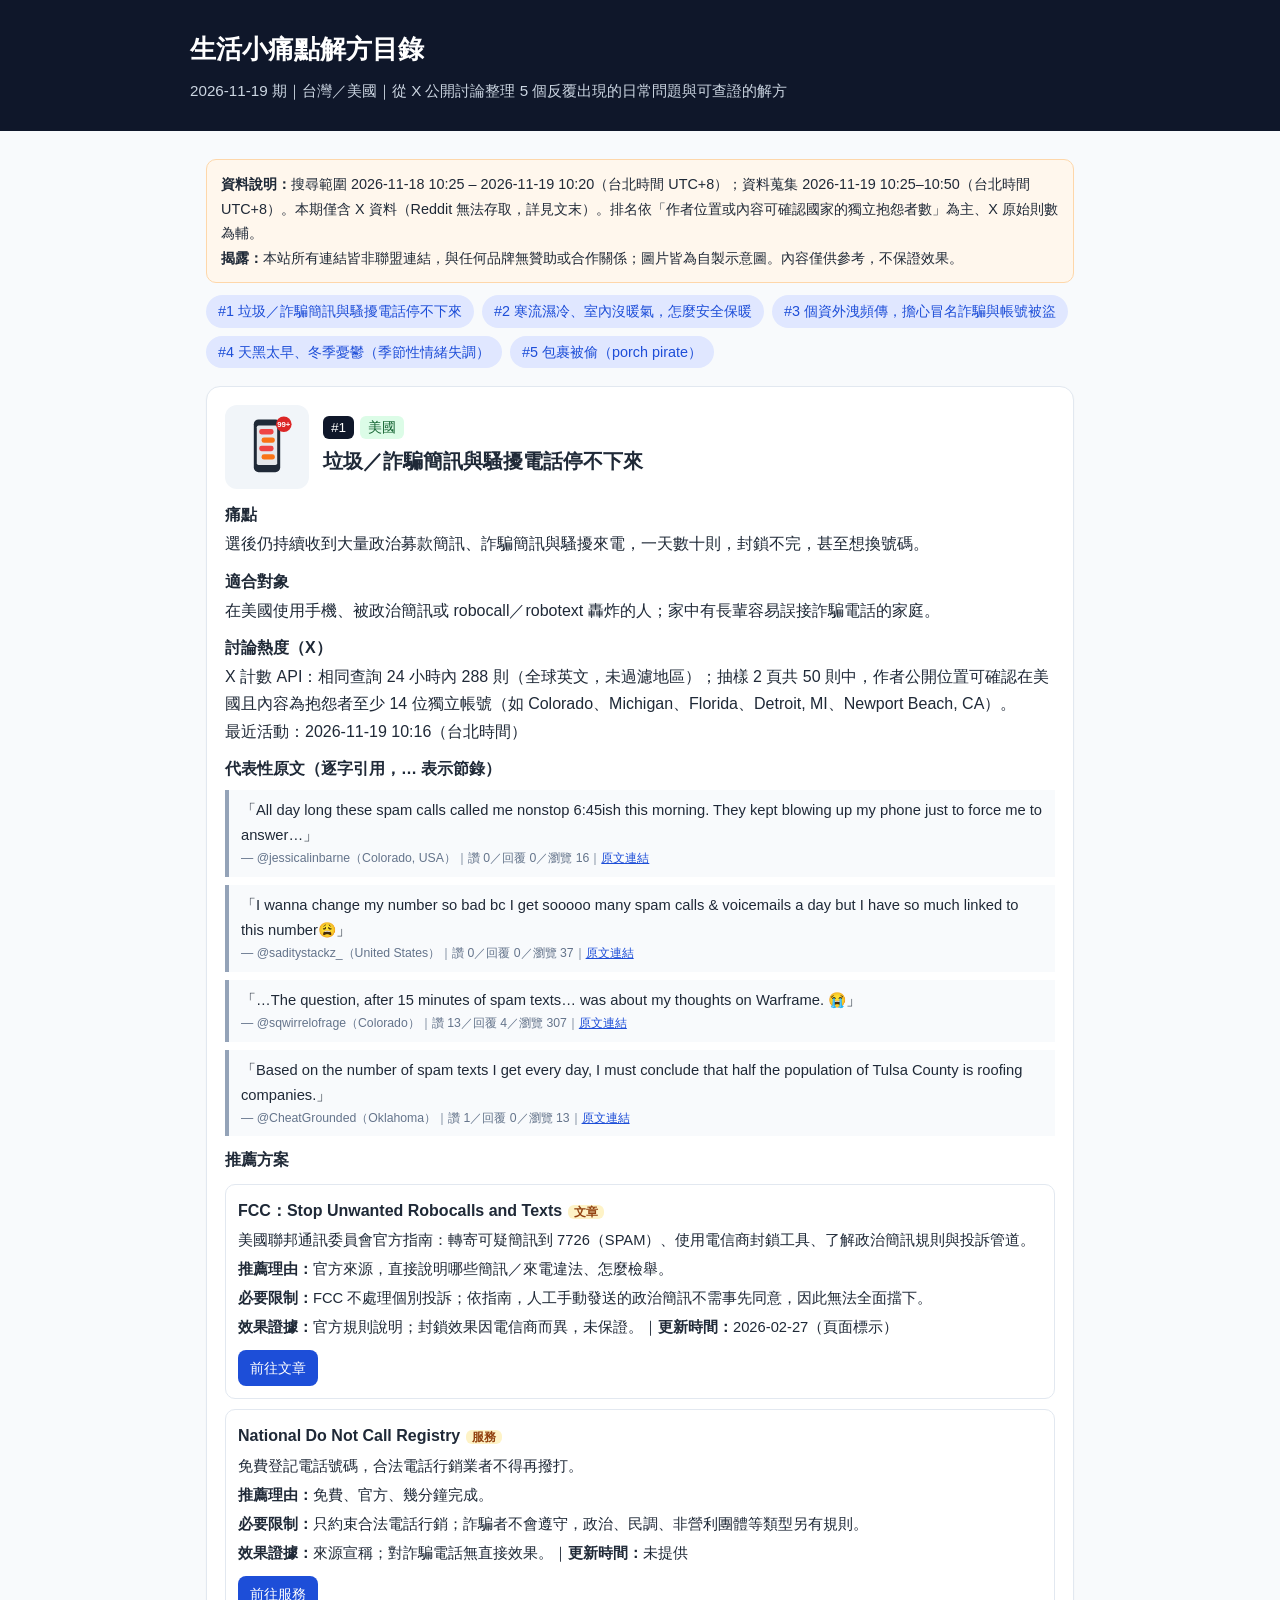
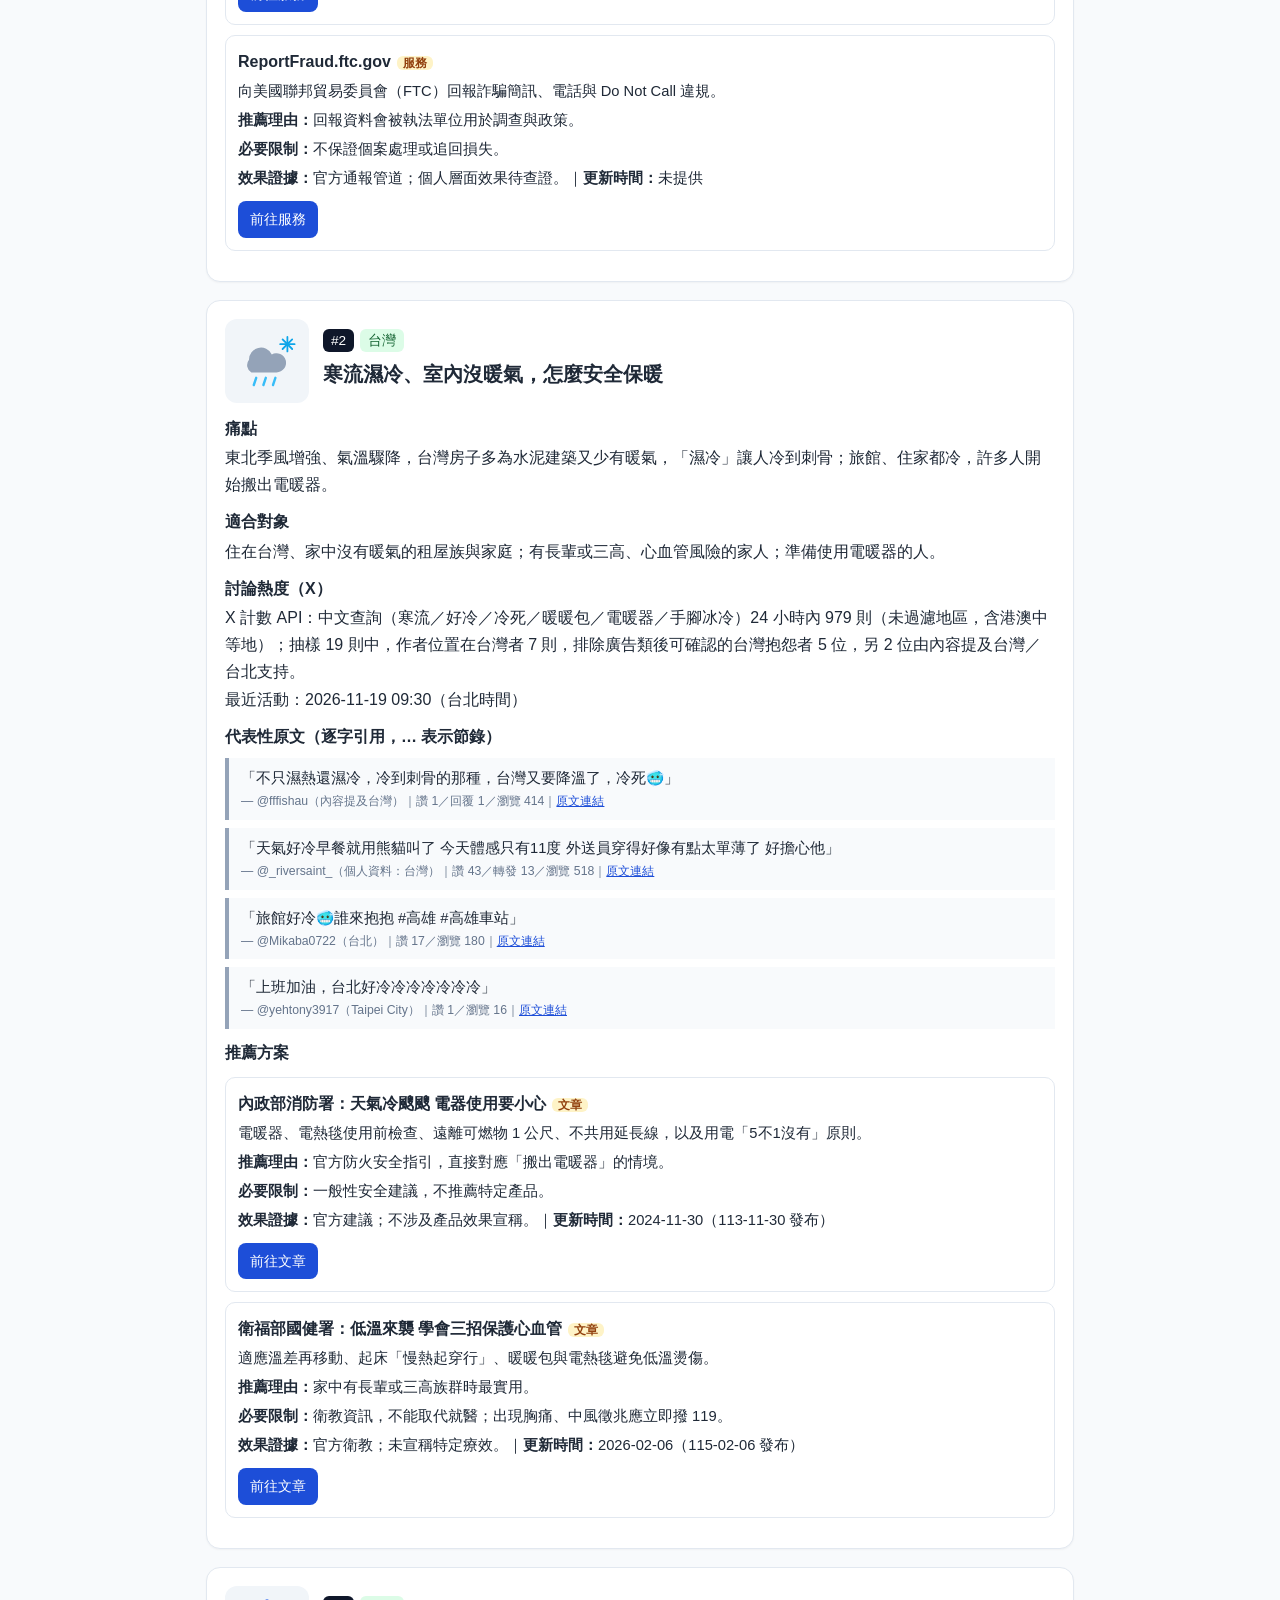
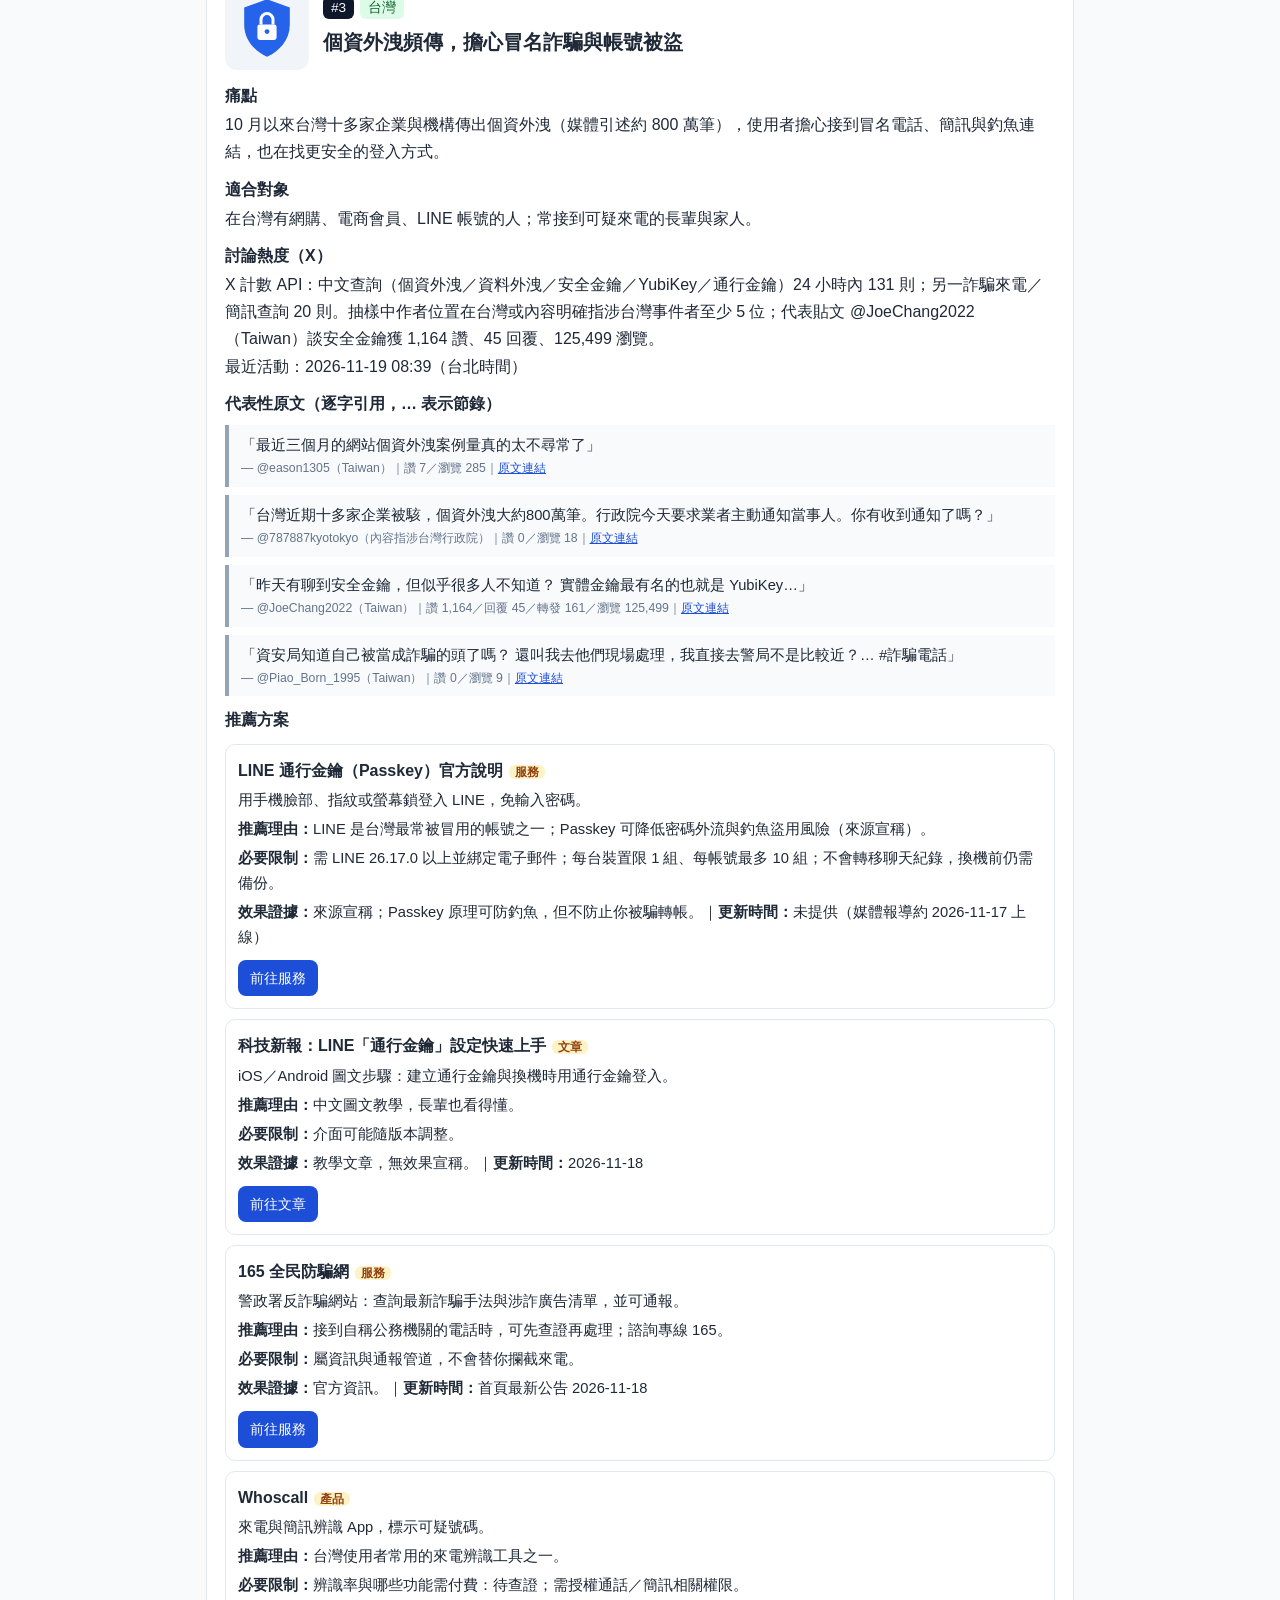
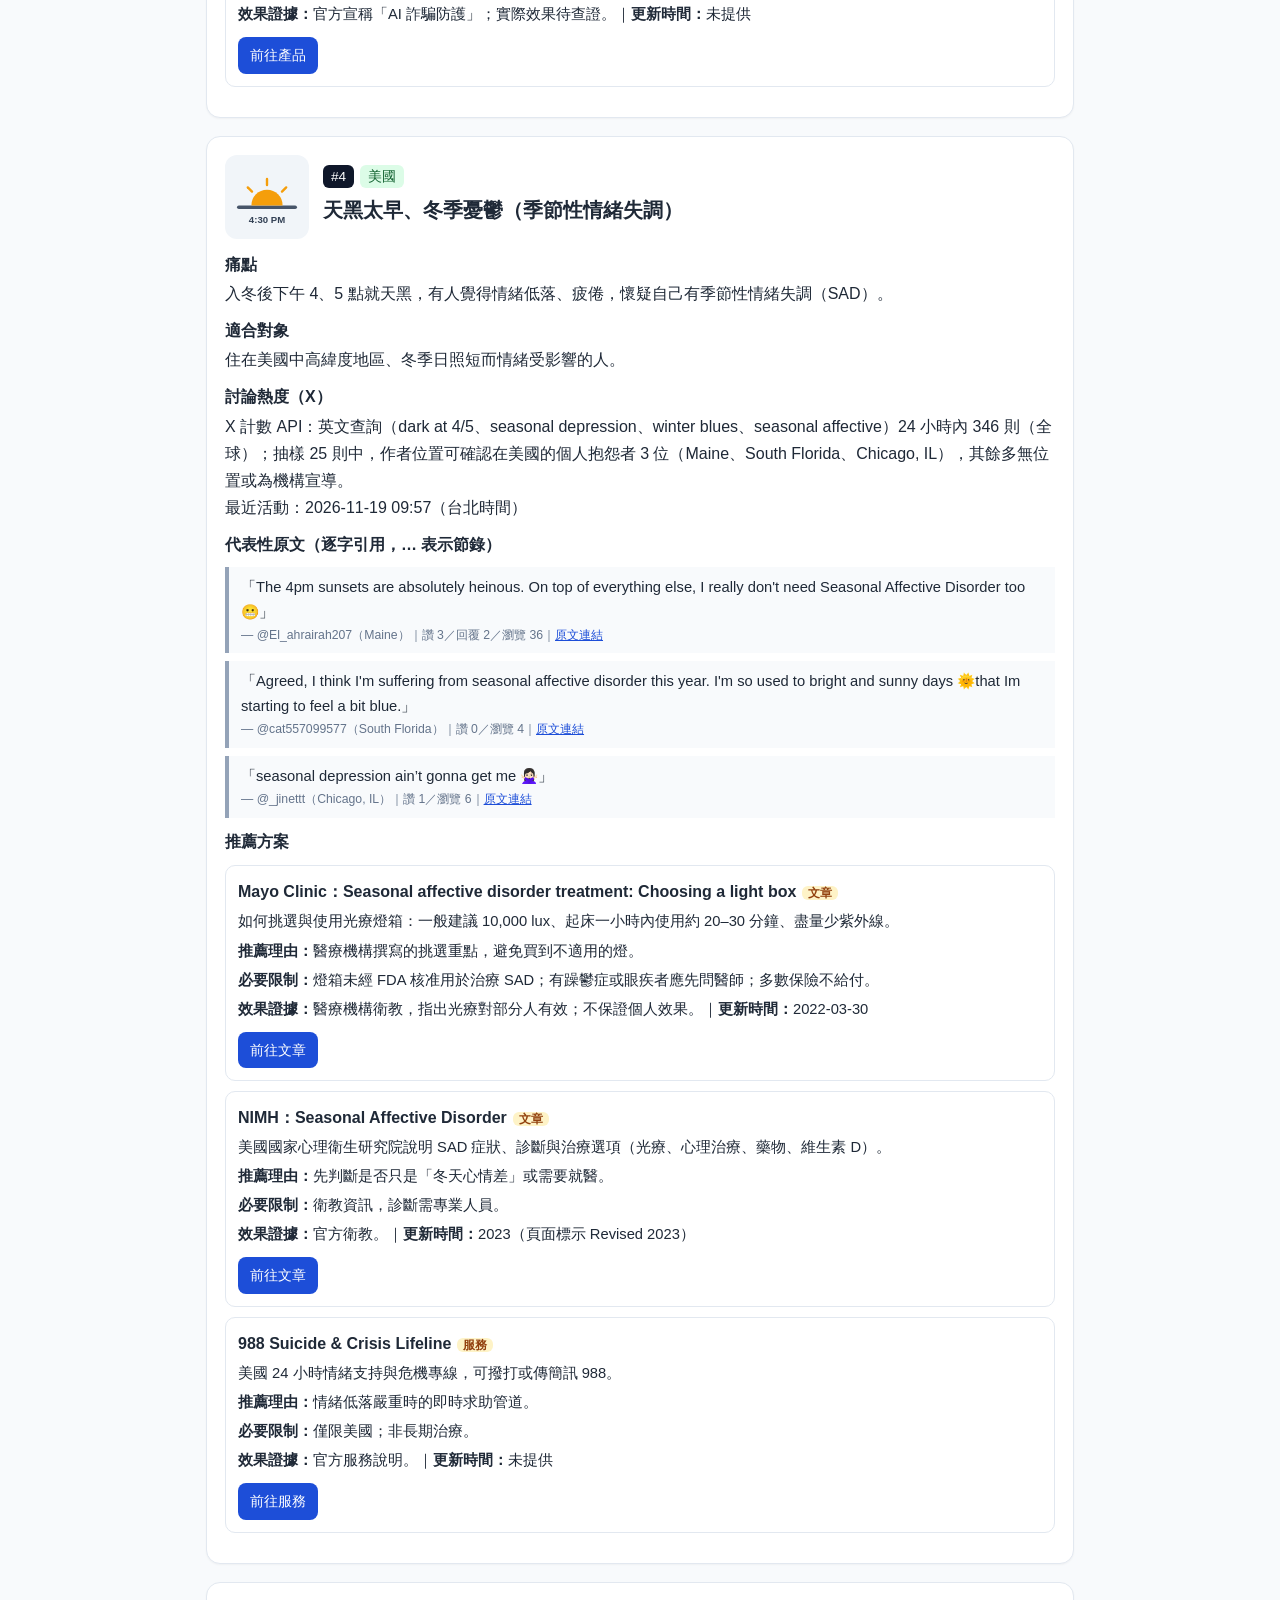
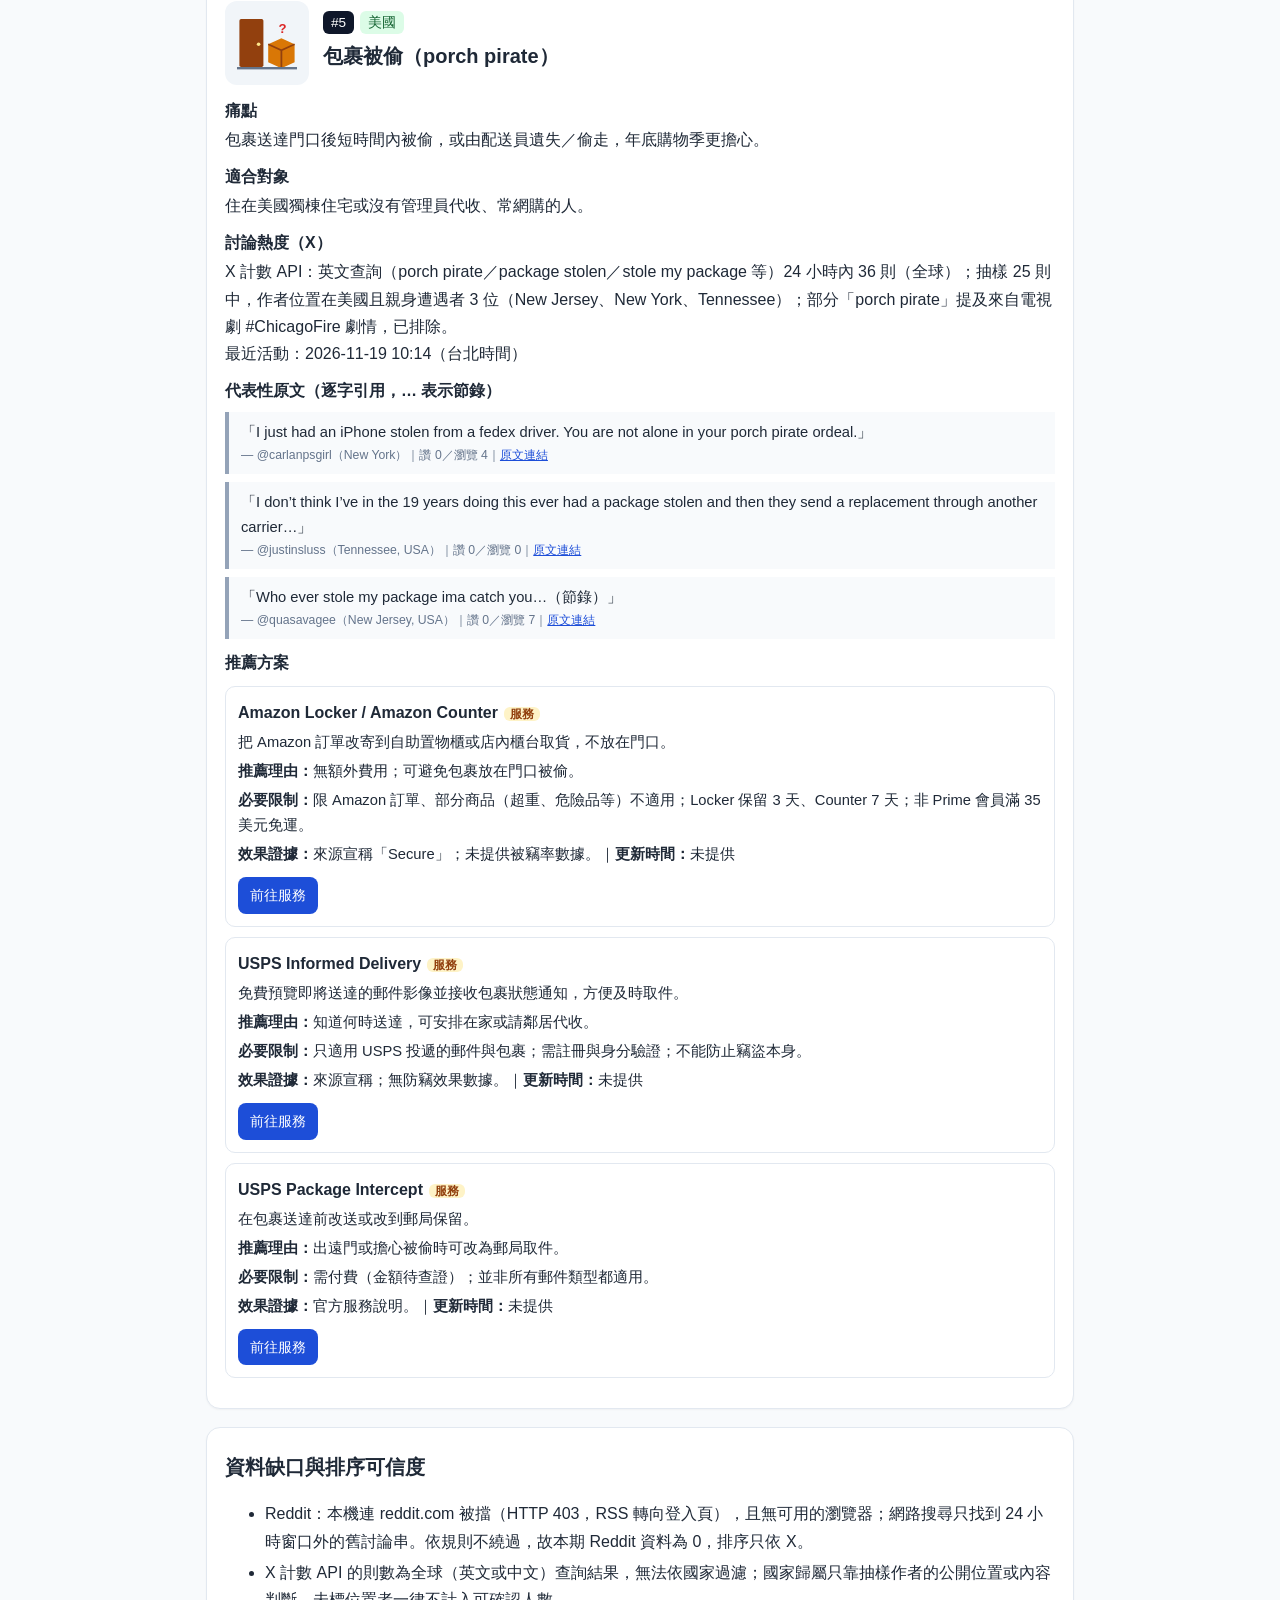
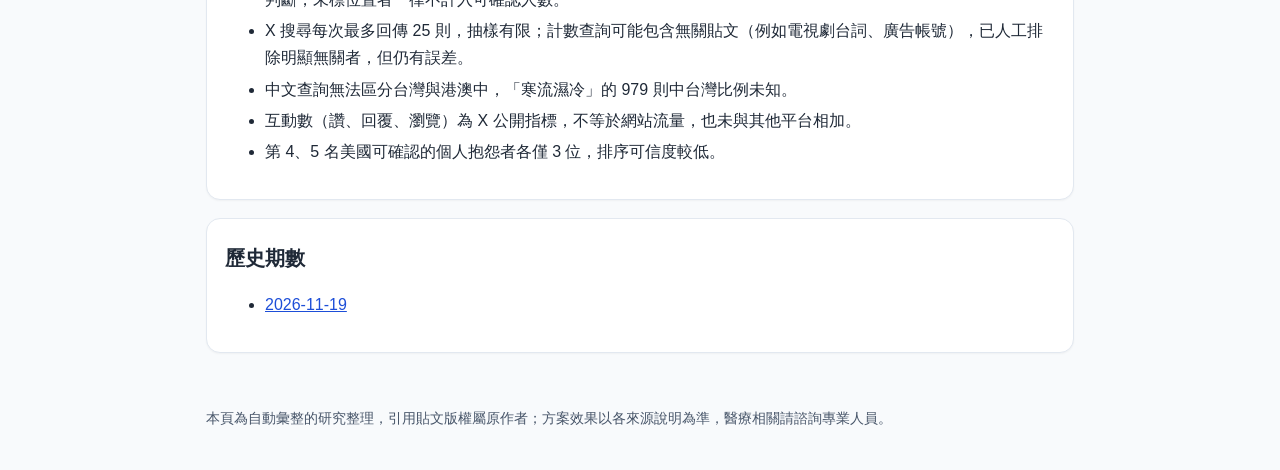
==== index.html @ 542825aa "Issue 2026-11-19" ====
<!doctype html><html lang="zh-Hant-TW"><head><meta charset="utf-8"><meta name="viewport" content="width=device-width,initial-scale=1"><title>生活小痛點解方目錄｜2026-11-19</title><meta name="description" content="從 X 討論整理台灣、美國使用者反覆抱怨的生活問題與可查證的解決方案。"><link rel="stylesheet" href="assets/style.css"></head><body>
<header><div class="w"><h1>生活小痛點解方目錄</h1><p>2026-11-19 期｜台灣／美國｜從 X 公開討論整理 5 個反覆出現的日常問題與可查證的解方</p></div></header><main>
<div class="note"><b>資料說明：</b>搜尋範圍 2026-11-18 10:25 – 2026-11-19 10:20（台北時間 UTC+8）；資料蒐集 2026-11-19 10:25–10:50（台北時間 UTC+8）。本期僅含 X 資料（Reddit 無法存取，詳見文末）。排名依「作者位置或內容可確認國家的獨立抱怨者數」為主、X 原始則數為輔。<br><b>揭露：</b>本站所有連結皆非聯盟連結，與任何品牌無贊助或合作關係；圖片皆為自製示意圖。內容僅供參考，不保證效果。</div>
<nav class="toc"><a href="#spam">#1 垃圾／詐騙簡訊與騷擾電話停不下來</a><a href="#cold">#2 寒流濕冷、室內沒暖氣，怎麼安全保暖</a><a href="#privacy">#3 個資外洩頻傳，擔心冒名詐騙與帳號被盜</a><a href="#sad">#4 天黑太早、冬季憂鬱（季節性情緒失調）</a><a href="#package">#5 包裹被偷（porch pirate）</a></nav>
<section class="card" id="spam"><div class="head"><svg viewBox="0 0 120 120" role="img" aria-label="手機收到大量簡訊示意圖"><rect x="38" y="14" width="44" height="88" rx="8" fill="#1f2937"/><rect x="43" y="24" width="34" height="66" rx="3" fill="#e5e7eb"/><rect x="47" y="30" width="24" height="9" rx="4" fill="#ef4444"/><rect x="51" y="44" width="22" height="9" rx="4" fill="#f97316"/><rect x="47" y="58" width="24" height="9" rx="4" fill="#ef4444"/><rect x="51" y="72" width="22" height="9" rx="4" fill="#f97316"/><circle cx="88" cy="22" r="13" fill="#dc2626"/><text x="88" y="27" font-size="13" text-anchor="middle" fill="#fff" font-family="sans-serif" font-weight="700">99+</text></svg><div><span class="rank">#1</span><span class="tag">美國</span><h2>垃圾／詐騙簡訊與騷擾電話停不下來</h2></div></div><dl>
<dt>痛點</dt><dd>選後仍持續收到大量政治募款簡訊、詐騙簡訊與騷擾來電，一天數十則，封鎖不完，甚至想換號碼。</dd><dt>適合對象</dt><dd>在美國使用手機、被政治簡訊或 robocall／robotext 轟炸的人；家中有長輩容易誤接詐騙電話的家庭。</dd><dt>討論熱度（X）</dt><dd>X 計數 API：相同查詢 24 小時內 288 則（全球英文，未過濾地區）；抽樣 2 頁共 50 則中，作者公開位置可確認在美國且內容為抱怨者至少 14 位獨立帳號（如 Colorado、Michigan、Florida、Detroit, MI、Newport Beach, CA）。<br>最近活動：2026-11-19 10:16（台北時間）</dd><dt>代表性原文（逐字引用，… 表示節錄）</dt><dd>
<blockquote>「All day long these spam calls called me nonstop 6:45ish this morning. They kept blowing up my phone just to force me to answer…」<small>— @jessicalinbarne（Colorado, USA）｜讚 0／回覆 0／瀏覽 16｜<a href="https://x.com/jessicalinbarne/status/2123214141590749269" target="_blank" rel="noopener">原文連結</a></small></blockquote>
<blockquote>「I wanna change my number so bad bc I get sooooo many spam calls &amp; voicemails a day but I have so much linked to this number😩」<small>— @saditystackz_（United States）｜讚 0／回覆 0／瀏覽 37｜<a href="https://x.com/saditystackz_/status/2123210190380253307" target="_blank" rel="noopener">原文連結</a></small></blockquote>
<blockquote>「…The question, after 15 minutes of spam texts… was about my thoughts on Warframe. 😭」<small>— @sqwirrelofrage（Colorado）｜讚 13／回覆 4／瀏覽 307｜<a href="https://x.com/sqwirrelofrage/status/2123141064047632665" target="_blank" rel="noopener">原文連結</a></small></blockquote>
<blockquote>「Based on the number of spam texts I get every day, I must conclude that half the population of Tulsa County is roofing companies.」<small>— @CheatGrounded（Oklahoma）｜讚 1／回覆 0／瀏覽 13｜<a href="https://x.com/CheatGrounded/status/2123092868168335576" target="_blank" rel="noopener">原文連結</a></small></blockquote>
</dd><dt>推薦方案</dt><dd>
<div class="sol"><h4>FCC：Stop Unwanted Robocalls and Texts<span class="cat">文章</span></h4><p>美國聯邦通訊委員會官方指南：轉寄可疑簡訊到 7726（SPAM）、使用電信商封鎖工具、了解政治簡訊規則與投訴管道。</p><p><b>推薦理由：</b>官方來源，直接說明哪些簡訊／來電違法、怎麼檢舉。</p><p><b>必要限制：</b>FCC 不處理個別投訴；依指南，人工手動發送的政治簡訊不需事先同意，因此無法全面擋下。</p><p><b>效果證據：</b>官方規則說明；封鎖效果因電信商而異，未保證。｜<b>更新時間：</b>2026-02-27（頁面標示）</p><a class="btn" href="https://www.fcc.gov/consumers/guides/stop-unwanted-robocalls-and-texts" target="_blank" rel="noopener">前往文章</a></div>
<div class="sol"><h4>National Do Not Call Registry<span class="cat">服務</span></h4><p>免費登記電話號碼，合法電話行銷業者不得再撥打。</p><p><b>推薦理由：</b>免費、官方、幾分鐘完成。</p><p><b>必要限制：</b>只約束合法電話行銷；詐騙者不會遵守，政治、民調、非營利團體等類型另有規則。</p><p><b>效果證據：</b>來源宣稱；對詐騙電話無直接效果。｜<b>更新時間：</b>未提供</p><a class="btn" href="https://www.donotcall.gov/" target="_blank" rel="noopener">前往服務</a></div>
<div class="sol"><h4>ReportFraud.ftc.gov<span class="cat">服務</span></h4><p>向美國聯邦貿易委員會（FTC）回報詐騙簡訊、電話與 Do Not Call 違規。</p><p><b>推薦理由：</b>回報資料會被執法單位用於調查與政策。</p><p><b>必要限制：</b>不保證個案處理或追回損失。</p><p><b>效果證據：</b>官方通報管道；個人層面效果待查證。｜<b>更新時間：</b>未提供</p><a class="btn" href="https://reportfraud.ftc.gov/" target="_blank" rel="noopener">前往服務</a></div>
</dd></dl></section>
<section class="card" id="cold"><div class="head"><svg viewBox="0 0 120 120" role="img" aria-label="濕冷天氣示意圖"><path d="M30 58a20 20 0 0 1 38-9 16 16 0 1 1 8 30H34a14 14 0 0 1-4-21z" fill="#94a3b8"/><g stroke="#38bdf8" stroke-width="4" stroke-linecap="round"><line x1="42" y1="88" x2="38" y2="100"/><line x1="58" y1="88" x2="54" y2="100"/><line x1="74" y1="88" x2="70" y2="100"/></g><g stroke="#0ea5e9" stroke-width="3" stroke-linecap="round"><line x1="94" y1="20" x2="94" y2="44"/><line x1="82" y1="32" x2="106" y2="32"/><line x1="86" y1="24" x2="102" y2="40"/><line x1="102" y1="24" x2="86" y2="40"/></g></svg><div><span class="rank">#2</span><span class="tag">台灣</span><h2>寒流濕冷、室內沒暖氣，怎麼安全保暖</h2></div></div><dl>
<dt>痛點</dt><dd>東北季風增強、氣溫驟降，台灣房子多為水泥建築又少有暖氣，「濕冷」讓人冷到刺骨；旅館、住家都冷，許多人開始搬出電暖器。</dd><dt>適合對象</dt><dd>住在台灣、家中沒有暖氣的租屋族與家庭；有長輩或三高、心血管風險的家人；準備使用電暖器的人。</dd><dt>討論熱度（X）</dt><dd>X 計數 API：中文查詢（寒流／好冷／冷死／暖暖包／電暖器／手腳冰冷）24 小時內 979 則（未過濾地區，含港澳中等地）；抽樣 19 則中，作者位置在台灣者 7 則，排除廣告類後可確認的台灣抱怨者 5 位，另 2 位由內容提及台灣／台北支持。<br>最近活動：2026-11-19 09:30（台北時間）</dd><dt>代表性原文（逐字引用，… 表示節錄）</dt><dd>
<blockquote>「不只濕熱還濕冷，冷到刺骨的那種，台灣又要降溫了，冷死🥶」<small>— @fffishau（內容提及台灣）｜讚 1／回覆 1／瀏覽 414｜<a href="https://x.com/fffishau/status/2122987041529160060" target="_blank" rel="noopener">原文連結</a></small></blockquote>
<blockquote>「天氣好冷早餐就用熊貓叫了 今天體感只有11度 外送員穿得好像有點太單薄了 好擔心他」<small>— @_riversaint_（個人資料：台灣）｜讚 43／轉發 13／瀏覽 518｜<a href="https://x.com/_riversaint_/status/2123227304361177098" target="_blank" rel="noopener">原文連結</a></small></blockquote>
<blockquote>「旅館好冷🥶誰來抱抱 #高雄 #高雄車站」<small>— @Mikaba0722（台北）｜讚 17／瀏覽 180｜<a href="https://x.com/Mikaba0722/status/2123029471771148718" target="_blank" rel="noopener">原文連結</a></small></blockquote>
<blockquote>「上班加油，台北好冷冷冷冷冷冷冷」<small>— @yehtony3917（Taipei City）｜讚 1／瀏覽 16｜<a href="https://x.com/yehtony3917/status/2123225672529346776" target="_blank" rel="noopener">原文連結</a></small></blockquote>
</dd><dt>推薦方案</dt><dd>
<div class="sol"><h4>內政部消防署：天氣冷颼颼 電器使用要小心<span class="cat">文章</span></h4><p>電暖器、電熱毯使用前檢查、遠離可燃物 1 公尺、不共用延長線，以及用電「5不1沒有」原則。</p><p><b>推薦理由：</b>官方防火安全指引，直接對應「搬出電暖器」的情境。</p><p><b>必要限制：</b>一般性安全建議，不推薦特定產品。</p><p><b>效果證據：</b>官方建議；不涉及產品效果宣稱。｜<b>更新時間：</b>2024-11-30（113-11-30 發布）</p><a class="btn" href="https://www.moi.gov.tw/News_Content.aspx?n=2&s=323523" target="_blank" rel="noopener">前往文章</a></div>
<div class="sol"><h4>衛福部國健署：低溫來襲 學會三招保護心血管<span class="cat">文章</span></h4><p>適應溫差再移動、起床「慢熱起穿行」、暖暖包與電熱毯避免低溫燙傷。</p><p><b>推薦理由：</b>家中有長輩或三高族群時最實用。</p><p><b>必要限制：</b>衛教資訊，不能取代就醫；出現胸痛、中風徵兆應立即撥 119。</p><p><b>效果證據：</b>官方衛教；未宣稱特定療效。｜<b>更新時間：</b>2026-02-06（115-02-06 發布）</p><a class="btn" href="https://www.mohw.gov.tw/cp-7396-85368-1.html" target="_blank" rel="noopener">前往文章</a></div>
</dd></dl></section>
<section class="card" id="privacy"><div class="head"><svg viewBox="0 0 120 120" role="img" aria-label="帳號安全示意圖"><path d="M60 12l38 14v28c0 26-17 44-38 54C39 98 22 80 22 54V26z" fill="#2563eb"/><rect x="44" y="54" width="32" height="26" rx="4" fill="#fff"/><path d="M50 54v-8a10 10 0 0 1 20 0v8" fill="none" stroke="#fff" stroke-width="5"/><circle cx="60" cy="66" r="4" fill="#2563eb"/></svg><div><span class="rank">#3</span><span class="tag">台灣</span><h2>個資外洩頻傳，擔心冒名詐騙與帳號被盜</h2></div></div><dl>
<dt>痛點</dt><dd>10 月以來台灣十多家企業與機構傳出個資外洩（媒體引述約 800 萬筆），使用者擔心接到冒名電話、簡訊與釣魚連結，也在找更安全的登入方式。</dd><dt>適合對象</dt><dd>在台灣有網購、電商會員、LINE 帳號的人；常接到可疑來電的長輩與家人。</dd><dt>討論熱度（X）</dt><dd>X 計數 API：中文查詢（個資外洩／資料外洩／安全金鑰／YubiKey／通行金鑰）24 小時內 131 則；另一詐騙來電／簡訊查詢 20 則。抽樣中作者位置在台灣或內容明確指涉台灣事件者至少 5 位；代表貼文 @JoeChang2022（Taiwan）談安全金鑰獲 1,164 讚、45 回覆、125,499 瀏覽。<br>最近活動：2026-11-19 08:39（台北時間）</dd><dt>代表性原文（逐字引用，… 表示節錄）</dt><dd>
<blockquote>「最近三個月的網站個資外洩案例量真的太不尋常了」<small>— @eason1305（Taiwan）｜讚 7／瀏覽 285｜<a href="https://x.com/eason1305/status/2123008826328985823" target="_blank" rel="noopener">原文連結</a></small></blockquote>
<blockquote>「台灣近期十多家企業被駭，個資外洩大約800萬筆。行政院今天要求業者主動通知當事人。你有收到通知了嗎？」<small>— @787887kyotokyo（內容指涉台灣行政院）｜讚 0／瀏覽 18｜<a href="https://x.com/787887kyotokyo/status/2123123494473064543" target="_blank" rel="noopener">原文連結</a></small></blockquote>
<blockquote>「昨天有聊到安全金鑰，但似乎很多人不知道？ 實體金鑰最有名的也就是 YubiKey…」<small>— @JoeChang2022（Taiwan）｜讚 1,164／回覆 45／轉發 161／瀏覽 125,499｜<a href="https://x.com/JoeChang2022/status/2122949650072129883" target="_blank" rel="noopener">原文連結</a></small></blockquote>
<blockquote>「資安局知道自己被當成詐騙的頭了嗎？ 還叫我去他們現場處理，我直接去警局不是比較近？… #詐騙電話」<small>— @Piao_Born_1995（Taiwan）｜讚 0／瀏覽 9｜<a href="https://x.com/Piao_Born_1995/status/2122882151716909269" target="_blank" rel="noopener">原文連結</a></small></blockquote>
</dd><dt>推薦方案</dt><dd>
<div class="sol"><h4>LINE 通行金鑰（Passkey）官方說明<span class="cat">服務</span></h4><p>用手機臉部、指紋或螢幕鎖登入 LINE，免輸入密碼。</p><p><b>推薦理由：</b>LINE 是台灣最常被冒用的帳號之一；Passkey 可降低密碼外流與釣魚盜用風險（來源宣稱）。</p><p><b>必要限制：</b>需 LINE 26.17.0 以上並綁定電子郵件；每台裝置限 1 組、每帳號最多 10 組；不會轉移聊天紀錄，換機前仍需備份。</p><p><b>效果證據：</b>來源宣稱；Passkey 原理可防釣魚，但不防止你被騙轉帳。｜<b>更新時間：</b>未提供（媒體報導約 2026-11-17 上線）</p><a class="btn" href="https://help.line.me/line/smartphone/sp?contentId=200002149&lang=zh-Hant" target="_blank" rel="noopener">前往服務</a></div>
<div class="sol"><h4>科技新報：LINE「通行金鑰」設定快速上手<span class="cat">文章</span></h4><p>iOS／Android 圖文步驟：建立通行金鑰與換機時用通行金鑰登入。</p><p><b>推薦理由：</b>中文圖文教學，長輩也看得懂。</p><p><b>必要限制：</b>介面可能隨版本調整。</p><p><b>效果證據：</b>教學文章，無效果宣稱。｜<b>更新時間：</b>2026-11-18</p><a class="btn" href="https://infosecu.technews.tw/2026/11/18/how-to-register-a-passkey-in-the-line-app/" target="_blank" rel="noopener">前往文章</a></div>
<div class="sol"><h4>165 全民防騙網<span class="cat">服務</span></h4><p>警政署反詐騙網站：查詢最新詐騙手法與涉詐廣告清單，並可通報。</p><p><b>推薦理由：</b>接到自稱公務機關的電話時，可先查證再處理；諮詢專線 165。</p><p><b>必要限制：</b>屬資訊與通報管道，不會替你攔截來電。</p><p><b>效果證據：</b>官方資訊。｜<b>更新時間：</b>首頁最新公告 2026-11-18</p><a class="btn" href="https://165.npa.gov.tw/" target="_blank" rel="noopener">前往服務</a></div>
<div class="sol"><h4>Whoscall<span class="cat">產品</span></h4><p>來電與簡訊辨識 App，標示可疑號碼。</p><p><b>推薦理由：</b>台灣使用者常用的來電辨識工具之一。</p><p><b>必要限制：</b>辨識率與哪些功能需付費：待查證；需授權通話／簡訊相關權限。</p><p><b>效果證據：</b>官方宣稱「AI 詐騙防護」；實際效果待查證。｜<b>更新時間：</b>未提供</p><a class="btn" href="https://whoscall.com/zh-hant" target="_blank" rel="noopener">前往產品</a></div>
</dd></dl></section>
<section class="card" id="sad"><div class="head"><svg viewBox="0 0 120 120" role="img" aria-label="冬季提早日落示意圖"><rect x="10" y="74" width="100" height="6" rx="3" fill="#475569"/><path d="M34 74a26 26 0 0 1 52 0z" fill="#f59e0b"/><g stroke="#f59e0b" stroke-width="4" stroke-linecap="round"><line x1="60" y1="30" x2="60" y2="40"/><line x1="28" y1="44" x2="35" y2="51"/><line x1="92" y1="44" x2="85" y2="51"/></g><text x="60" y="104" font-size="16" text-anchor="middle" fill="#334155" font-family="sans-serif" font-weight="700">4:30 PM</text></svg><div><span class="rank">#4</span><span class="tag">美國</span><h2>天黑太早、冬季憂鬱（季節性情緒失調）</h2></div></div><dl>
<dt>痛點</dt><dd>入冬後下午 4、5 點就天黑，有人覺得情緒低落、疲倦，懷疑自己有季節性情緒失調（SAD）。</dd><dt>適合對象</dt><dd>住在美國中高緯度地區、冬季日照短而情緒受影響的人。</dd><dt>討論熱度（X）</dt><dd>X 計數 API：英文查詢（dark at 4/5、seasonal depression、winter blues、seasonal affective）24 小時內 346 則（全球）；抽樣 25 則中，作者位置可確認在美國的個人抱怨者 3 位（Maine、South Florida、Chicago, IL），其餘多無位置或為機構宣導。<br>最近活動：2026-11-19 09:57（台北時間）</dd><dt>代表性原文（逐字引用，… 表示節錄）</dt><dd>
<blockquote>「The 4pm sunsets are absolutely heinous. On top of everything else, I really don&#x27;t need Seasonal Affective Disorder too 😬」<small>— @El_ahrairah207（Maine）｜讚 3／回覆 2／瀏覽 36｜<a href="https://x.com/El_ahrairah207/status/2123092920446173206" target="_blank" rel="noopener">原文連結</a></small></blockquote>
<blockquote>「Agreed, I think I&#x27;m suffering from seasonal affective disorder this year. I&#x27;m so used to bright and sunny days 🌞that Im starting to feel a bit blue.」<small>— @cat557099577（South Florida）｜讚 0／瀏覽 4｜<a href="https://x.com/cat557099577/status/2123182772403462326" target="_blank" rel="noopener">原文連結</a></small></blockquote>
<blockquote>「seasonal depression ain’t gonna get me 🙅🏻‍♀️」<small>— @_jinettt（Chicago, IL）｜讚 1／瀏覽 6｜<a href="https://x.com/_jinettt/status/2123234280365035751" target="_blank" rel="noopener">原文連結</a></small></blockquote>
</dd><dt>推薦方案</dt><dd>
<div class="sol"><h4>Mayo Clinic：Seasonal affective disorder treatment: Choosing a light box<span class="cat">文章</span></h4><p>如何挑選與使用光療燈箱：一般建議 10,000 lux、起床一小時內使用約 20–30 分鐘、盡量少紫外線。</p><p><b>推薦理由：</b>醫療機構撰寫的挑選重點，避免買到不適用的燈。</p><p><b>必要限制：</b>燈箱未經 FDA 核准用於治療 SAD；有躁鬱症或眼疾者應先問醫師；多數保險不給付。</p><p><b>效果證據：</b>醫療機構衛教，指出光療對部分人有效；不保證個人效果。｜<b>更新時間：</b>2022-03-30</p><a class="btn" href="https://www.mayoclinic.org/diseases-conditions/seasonal-affective-disorder/in-depth/seasonal-affective-disorder-treatment/art-20048298" target="_blank" rel="noopener">前往文章</a></div>
<div class="sol"><h4>NIMH：Seasonal Affective Disorder<span class="cat">文章</span></h4><p>美國國家心理衛生研究院說明 SAD 症狀、診斷與治療選項（光療、心理治療、藥物、維生素 D）。</p><p><b>推薦理由：</b>先判斷是否只是「冬天心情差」或需要就醫。</p><p><b>必要限制：</b>衛教資訊，診斷需專業人員。</p><p><b>效果證據：</b>官方衛教。｜<b>更新時間：</b>2023（頁面標示 Revised 2023）</p><a class="btn" href="https://www.nimh.nih.gov/health/publications/seasonal-affective-disorder" target="_blank" rel="noopener">前往文章</a></div>
<div class="sol"><h4>988 Suicide &amp; Crisis Lifeline<span class="cat">服務</span></h4><p>美國 24 小時情緒支持與危機專線，可撥打或傳簡訊 988。</p><p><b>推薦理由：</b>情緒低落嚴重時的即時求助管道。</p><p><b>必要限制：</b>僅限美國；非長期治療。</p><p><b>效果證據：</b>官方服務說明。｜<b>更新時間：</b>未提供</p><a class="btn" href="https://988lifeline.org/" target="_blank" rel="noopener">前往服務</a></div>
</dd></dl></section>
<section class="card" id="package"><div class="head"><svg viewBox="0 0 120 120" role="img" aria-label="門口包裹示意圖"><rect x="14" y="20" width="40" height="80" rx="3" fill="#92400e"/><circle cx="46" cy="62" r="3" fill="#fde68a"/><path d="M62 62l22-10 22 10v30l-22 10-22-10z" fill="#d97706"/><path d="M62 62l22 10 22-10M84 72v30" fill="none" stroke="#92400e" stroke-width="3"/><text x="86" y="44" font-size="22" text-anchor="middle" fill="#dc2626" font-family="sans-serif" font-weight="700">?</text><rect x="10" y="100" width="100" height="4" fill="#64748b"/></svg><div><span class="rank">#5</span><span class="tag">美國</span><h2>包裹被偷（porch pirate）</h2></div></div><dl>
<dt>痛點</dt><dd>包裹送達門口後短時間內被偷，或由配送員遺失／偷走，年底購物季更擔心。</dd><dt>適合對象</dt><dd>住在美國獨棟住宅或沒有管理員代收、常網購的人。</dd><dt>討論熱度（X）</dt><dd>X 計數 API：英文查詢（porch pirate／package stolen／stole my package 等）24 小時內 36 則（全球）；抽樣 25 則中，作者位置在美國且親身遭遇者 3 位（New Jersey、New York、Tennessee）；部分「porch pirate」提及來自電視劇 #ChicagoFire 劇情，已排除。<br>最近活動：2026-11-19 10:14（台北時間）</dd><dt>代表性原文（逐字引用，… 表示節錄）</dt><dd>
<blockquote>「I just had an iPhone stolen from a fedex driver. You are not alone in your porch pirate ordeal.」<small>— @carlanpsgirl（New York）｜讚 0／瀏覽 4｜<a href="https://x.com/carlanpsgirl/status/2123236913557405898" target="_blank" rel="noopener">原文連結</a></small></blockquote>
<blockquote>「I don’t think I’ve in the 19 years doing this ever had a package stolen and then they send a replacement through another carrier…」<small>— @justinsluss（Tennessee, USA）｜讚 0／瀏覽 0｜<a href="https://x.com/justinsluss/status/2123238490125033931" target="_blank" rel="noopener">原文連結</a></small></blockquote>
<blockquote>「Who ever stole my package ima catch you…（節錄）」<small>— @quasavagee（New Jersey, USA）｜讚 0／瀏覽 7｜<a href="https://x.com/quasavagee/status/2123199547321246158" target="_blank" rel="noopener">原文連結</a></small></blockquote>
</dd><dt>推薦方案</dt><dd>
<div class="sol"><h4>Amazon Locker / Amazon Counter<span class="cat">服務</span></h4><p>把 Amazon 訂單改寄到自助置物櫃或店內櫃台取貨，不放在門口。</p><p><b>推薦理由：</b>無額外費用；可避免包裹放在門口被偷。</p><p><b>必要限制：</b>限 Amazon 訂單、部分商品（超重、危險品等）不適用；Locker 保留 3 天、Counter 7 天；非 Prime 會員滿 35 美元免運。</p><p><b>效果證據：</b>來源宣稱「Secure」；未提供被竊率數據。｜<b>更新時間：</b>未提供</p><a class="btn" href="https://www.amazon.com/b?node=6442600011" target="_blank" rel="noopener">前往服務</a></div>
<div class="sol"><h4>USPS Informed Delivery<span class="cat">服務</span></h4><p>免費預覽即將送達的郵件影像並接收包裹狀態通知，方便及時取件。</p><p><b>推薦理由：</b>知道何時送達，可安排在家或請鄰居代收。</p><p><b>必要限制：</b>只適用 USPS 投遞的郵件與包裹；需註冊與身分驗證；不能防止竊盜本身。</p><p><b>效果證據：</b>來源宣稱；無防竊效果數據。｜<b>更新時間：</b>未提供</p><a class="btn" href="https://www.usps.com/manage/informed-delivery.htm" target="_blank" rel="noopener">前往服務</a></div>
<div class="sol"><h4>USPS Package Intercept<span class="cat">服務</span></h4><p>在包裹送達前改送或改到郵局保留。</p><p><b>推薦理由：</b>出遠門或擔心被偷時可改為郵局取件。</p><p><b>必要限制：</b>需付費（金額待查證）；並非所有郵件類型都適用。</p><p><b>效果證據：</b>官方服務說明。｜<b>更新時間：</b>未提供</p><a class="btn" href="https://www.usps.com/manage/package-intercept.htm" target="_blank" rel="noopener">前往服務</a></div>
</dd></dl></section>
<section class="card"><h2>資料缺口與排序可信度</h2><ul class="gaps"><li>Reddit：本機連 reddit.com 被擋（HTTP 403，RSS 轉向登入頁），且無可用的瀏覽器；網路搜尋只找到 24 小時窗口外的舊討論串。依規則不繞過，故本期 Reddit 資料為 0，排序只依 X。</li><li>X 計數 API 的則數為全球（英文或中文）查詢結果，無法依國家過濾；國家歸屬只靠抽樣作者的公開位置或內容判斷，未標位置者一律不計入可確認人數。</li><li>X 搜尋每次最多回傳 25 則，抽樣有限；計數查詢可能包含無關貼文（例如電視劇台詞、廣告帳號），已人工排除明顯無關者，但仍有誤差。</li><li>中文查詢無法區分台灣與港澳中，「寒流濕冷」的 979 則中台灣比例未知。</li><li>互動數（讚、回覆、瀏覽）為 X 公開指標，不等於網站流量，也未與其他平台相加。</li><li>第 4、5 名美國可確認的個人抱怨者各僅 3 位，排序可信度較低。</li></ul></section>
<section class="card"><h2>歷史期數</h2><ul><li><a href="issues/2026-11-19.html">2026-11-19</a></li></ul></section>
</main><footer>本頁為自動彙整的研究整理，引用貼文版權屬原作者；方案效果以各來源說明為準，醫療相關請諮詢專業人員。</footer></body></html>
---- assets/style.css ----
*{box-sizing:border-box}body{margin:0;font-family:-apple-system,"Noto Sans TC","PingFang TC","Microsoft JhengHei",sans-serif;color:#1f2937;background:#f8fafc;line-height:1.7}
a{color:#1d4ed8;word-break:break-word}header{background:#0f172a;color:#fff;padding:28px 16px}header .w,main,footer{max-width:900px;margin:0 auto}
header h1{margin:0 0 6px;font-size:1.6rem}header p{margin:0;color:#cbd5e1;font-size:.95rem}main{padding:16px}
.note{background:#fff7ed;border:1px solid #fed7aa;border-radius:10px;padding:12px 14px;font-size:.9rem;margin:12px 0}
.toc{display:flex;flex-wrap:wrap;gap:8px;margin:12px 0}.toc a{background:#e0e7ff;border-radius:999px;padding:4px 12px;text-decoration:none;font-size:.9rem}
.card{background:#fff;border:1px solid #e2e8f0;border-radius:14px;padding:18px;margin:18px 0;box-shadow:0 1px 2px rgba(0,0,0,.04)}
.head{display:flex;gap:14px;align-items:center}.head svg{width:84px;height:84px;flex:none;background:#f1f5f9;border-radius:12px;padding:6px}
.rank{display:inline-block;background:#0f172a;color:#fff;border-radius:6px;padding:0 8px;font-size:.85rem;margin-right:6px}.tag{display:inline-block;background:#dcfce7;color:#166534;border-radius:6px;padding:0 8px;font-size:.85rem}
.card h2{margin:4px 0;font-size:1.25rem}dl{margin:12px 0}dt{font-weight:700;margin-top:10px}dd{margin:2px 0 0}
blockquote{margin:8px 0;padding:8px 12px;border-left:4px solid #94a3b8;background:#f8fafc;font-size:.92rem}blockquote small{display:block;color:#64748b}
.sol{border:1px solid #e2e8f0;border-radius:10px;padding:12px;margin:10px 0}.sol h4{margin:0 0 4px;font-size:1rem}.cat{font-size:.78rem;background:#fef3c7;color:#92400e;border-radius:6px;padding:0 6px;margin-left:6px}
.sol p{margin:4px 0;font-size:.92rem}.btn{display:inline-block;margin-top:6px;background:#1d4ed8;color:#fff;text-decoration:none;border-radius:8px;padding:6px 12px;font-size:.9rem}
footer{padding:20px 16px 40px;font-size:.85rem;color:#475569}ul.gaps li{margin:4px 0}
@media(max-width:560px){header h1{font-size:1.3rem}.head svg{width:64px;height:64px}.card{padding:14px}}
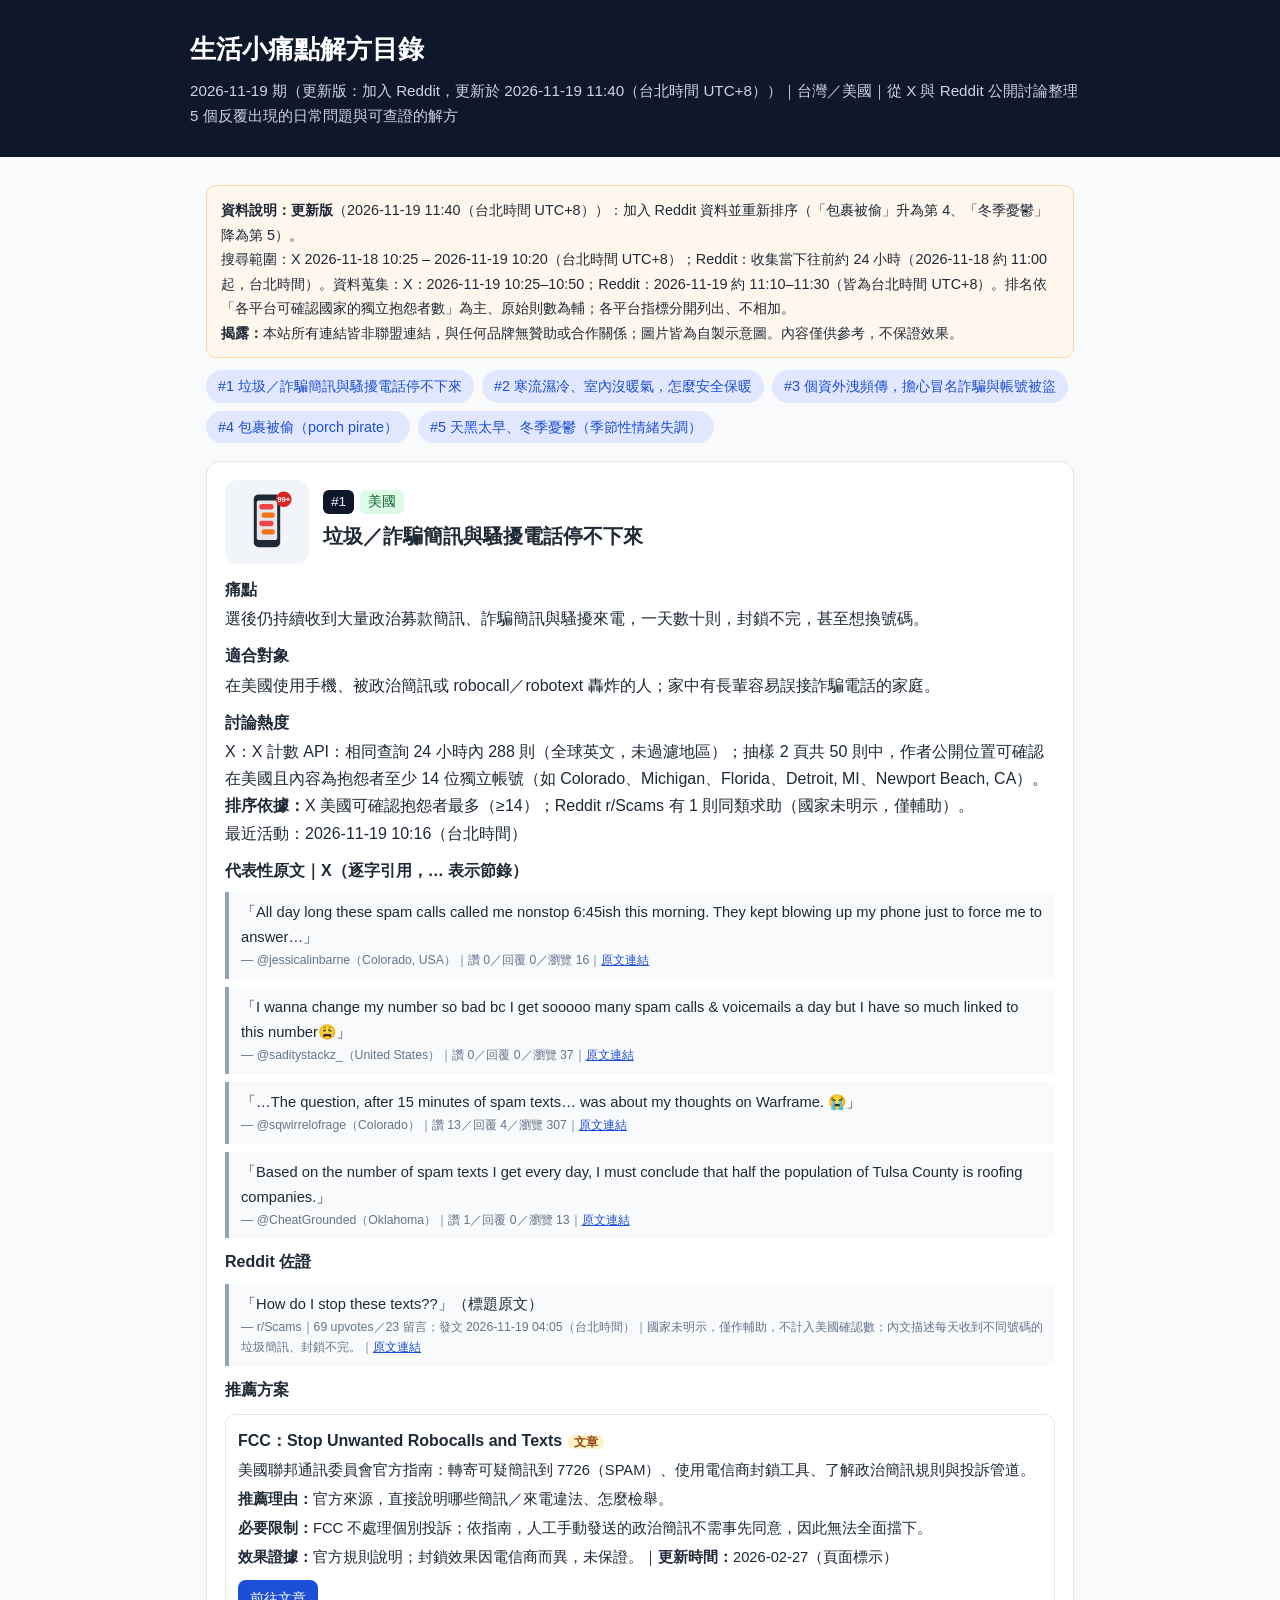
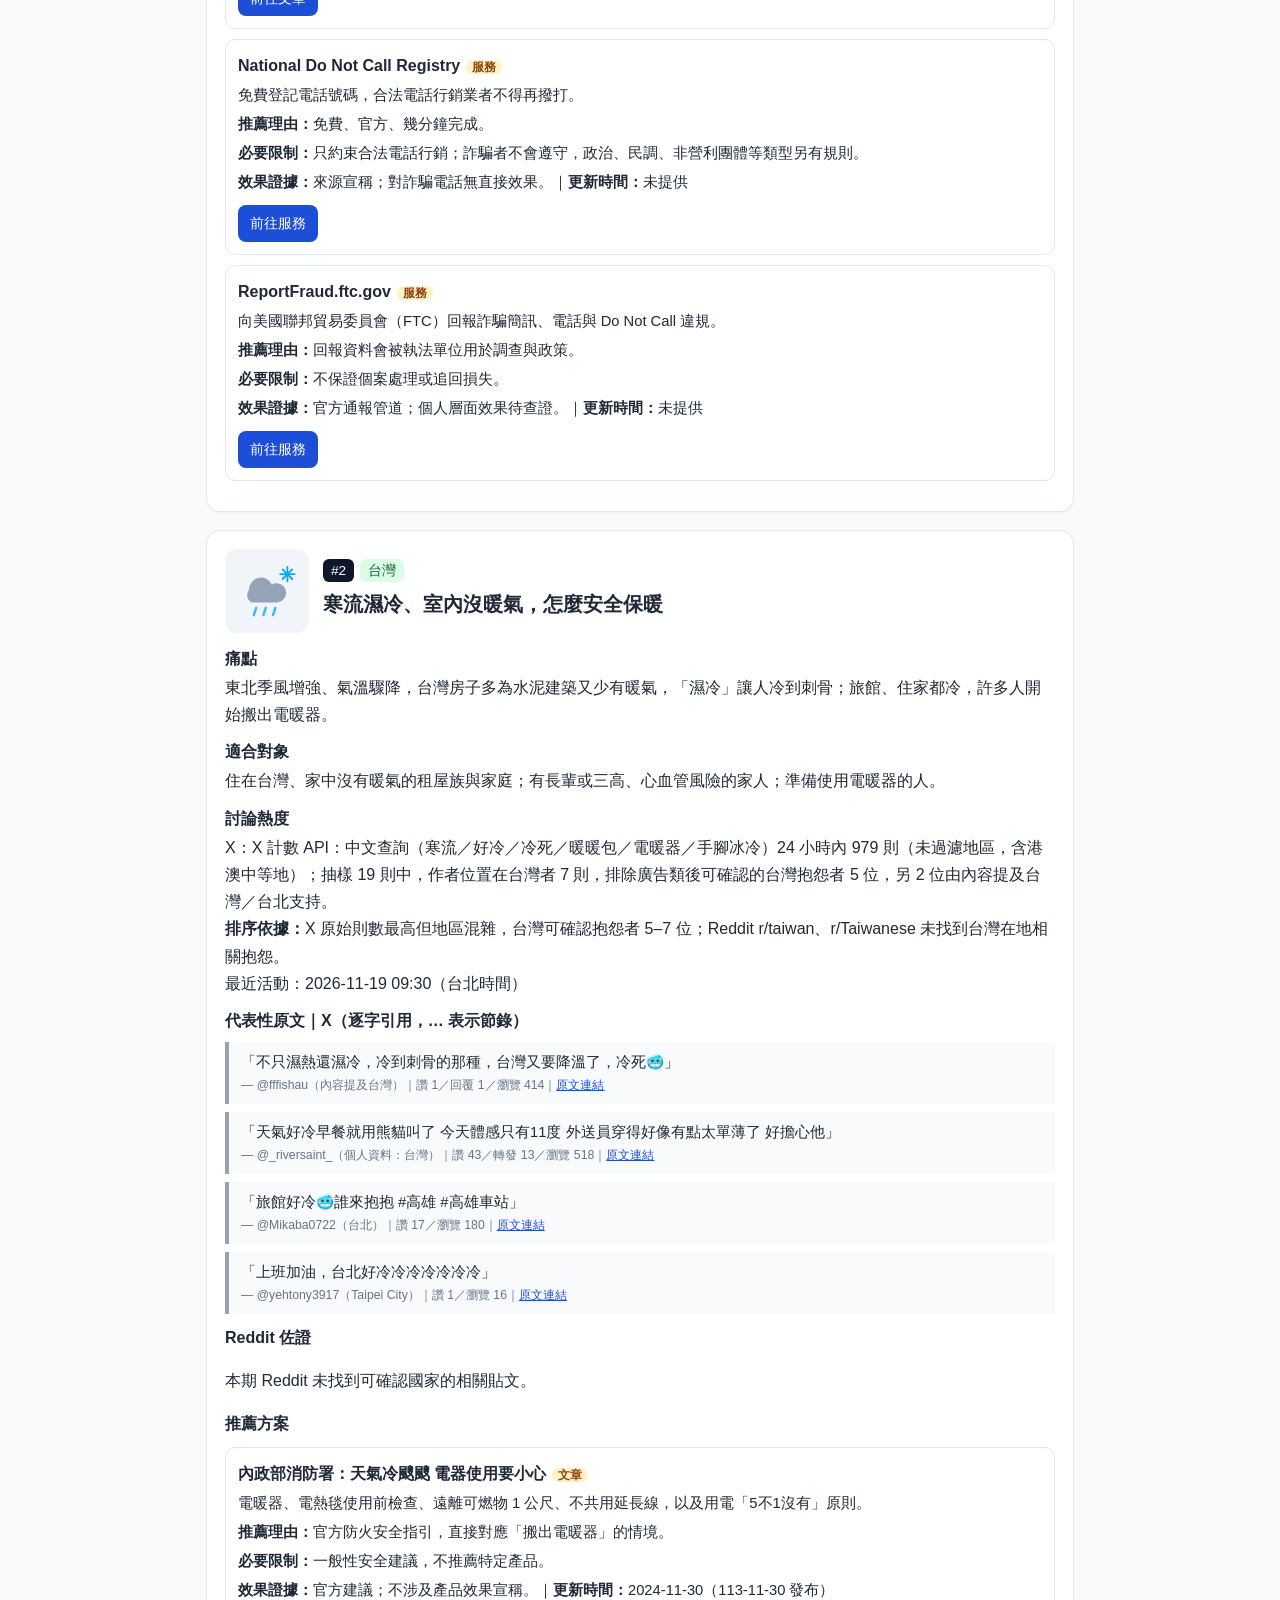
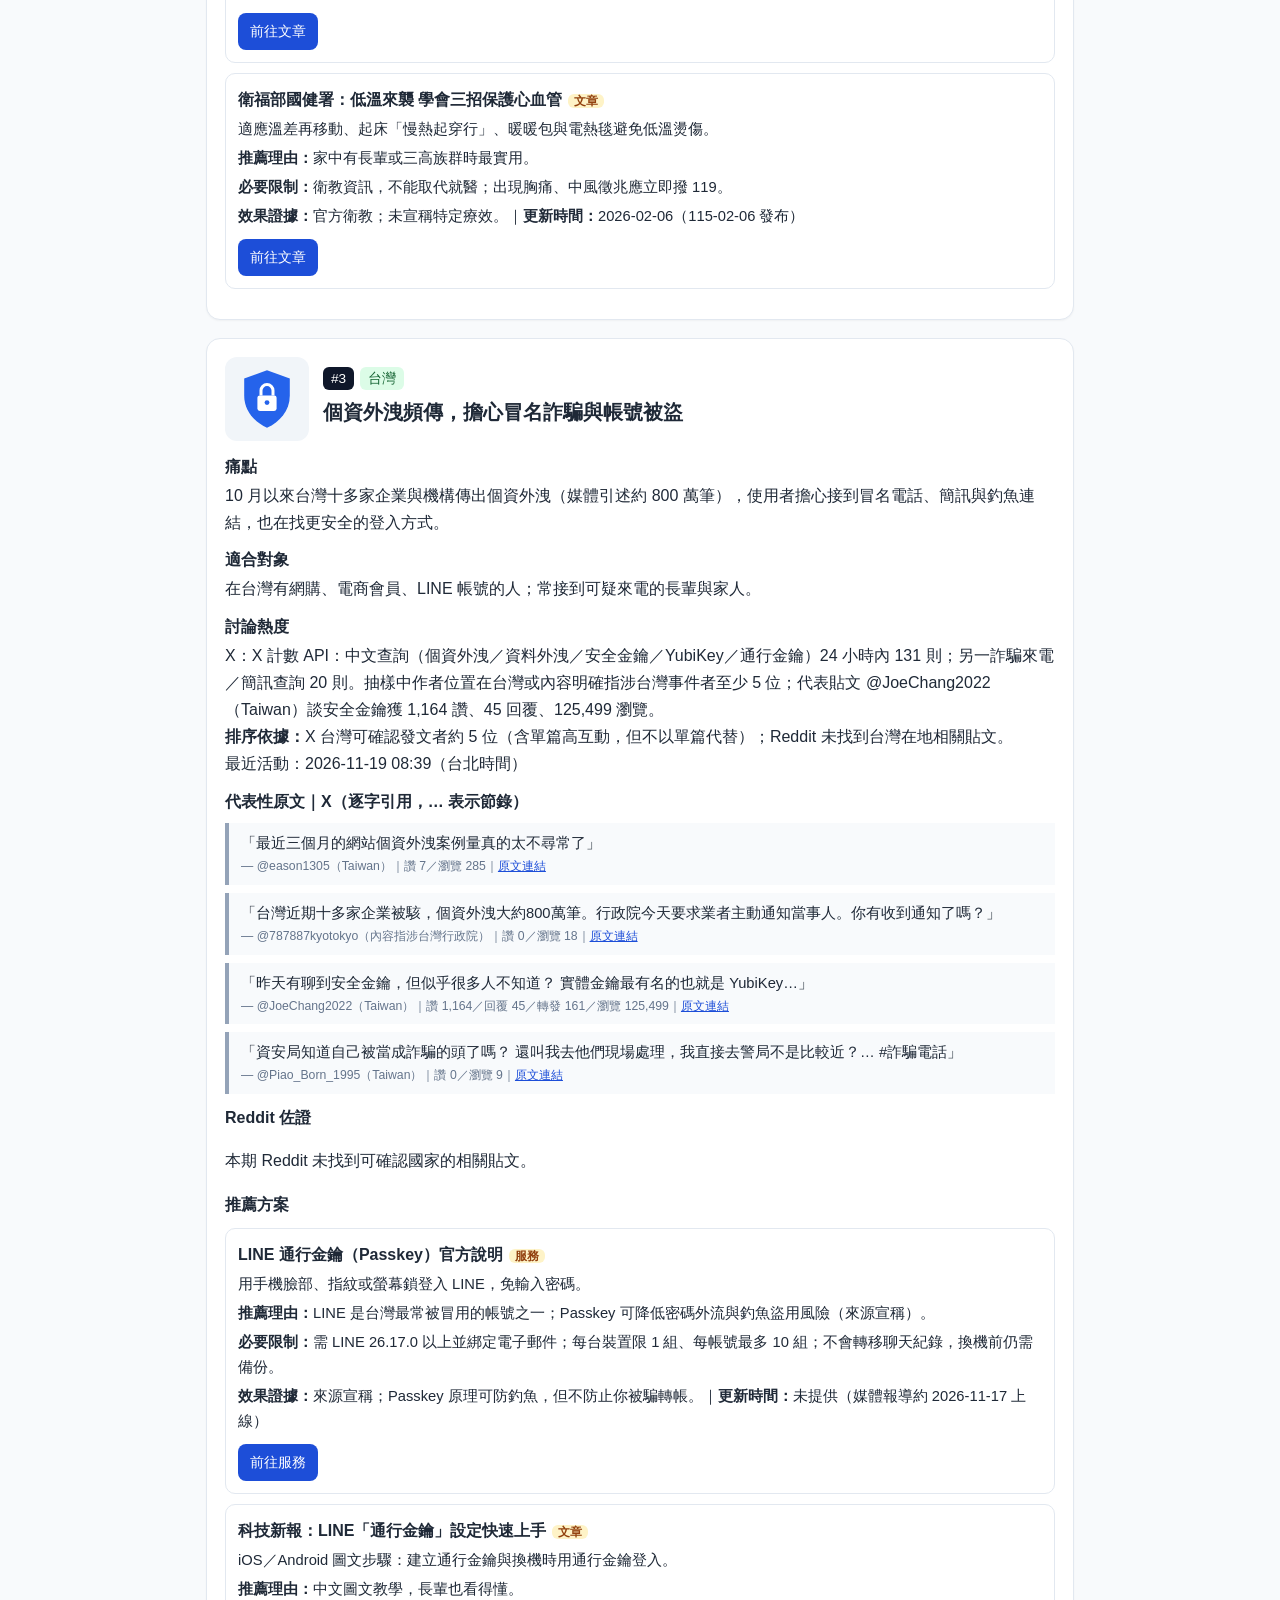
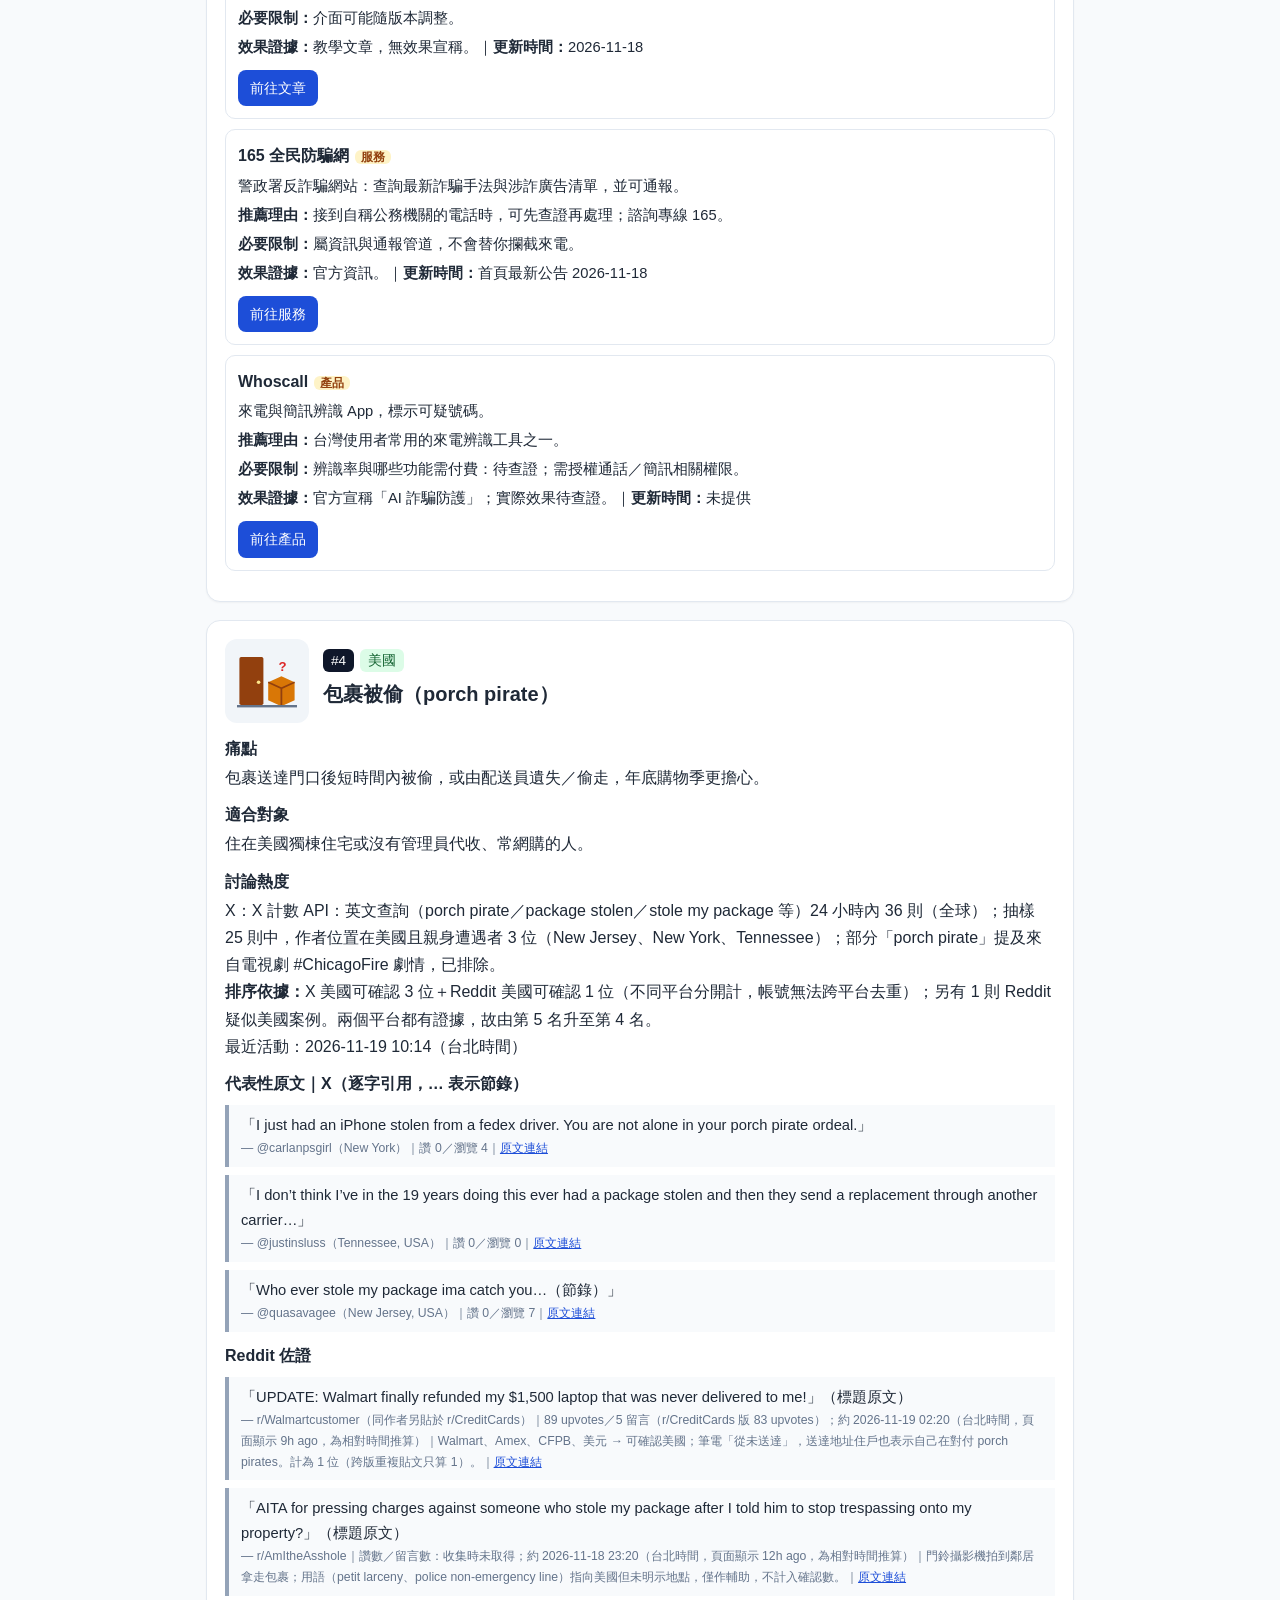
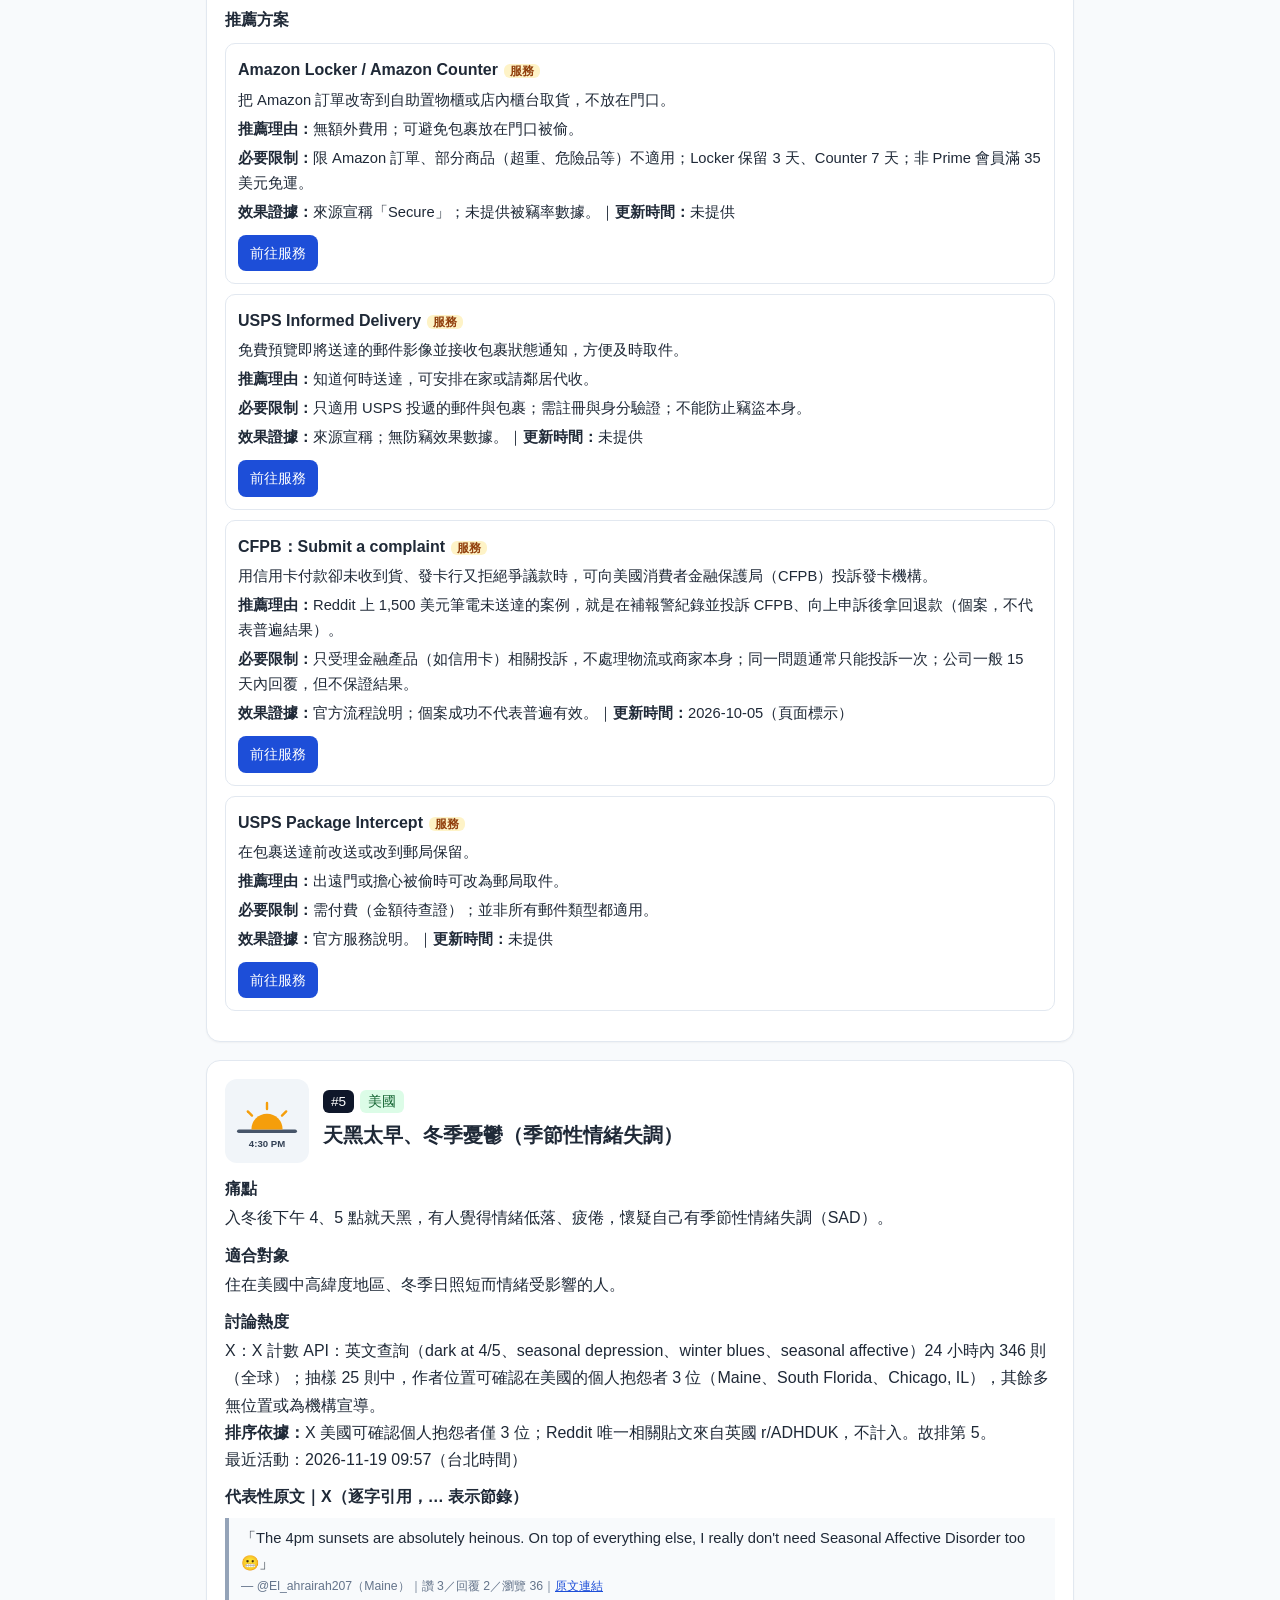
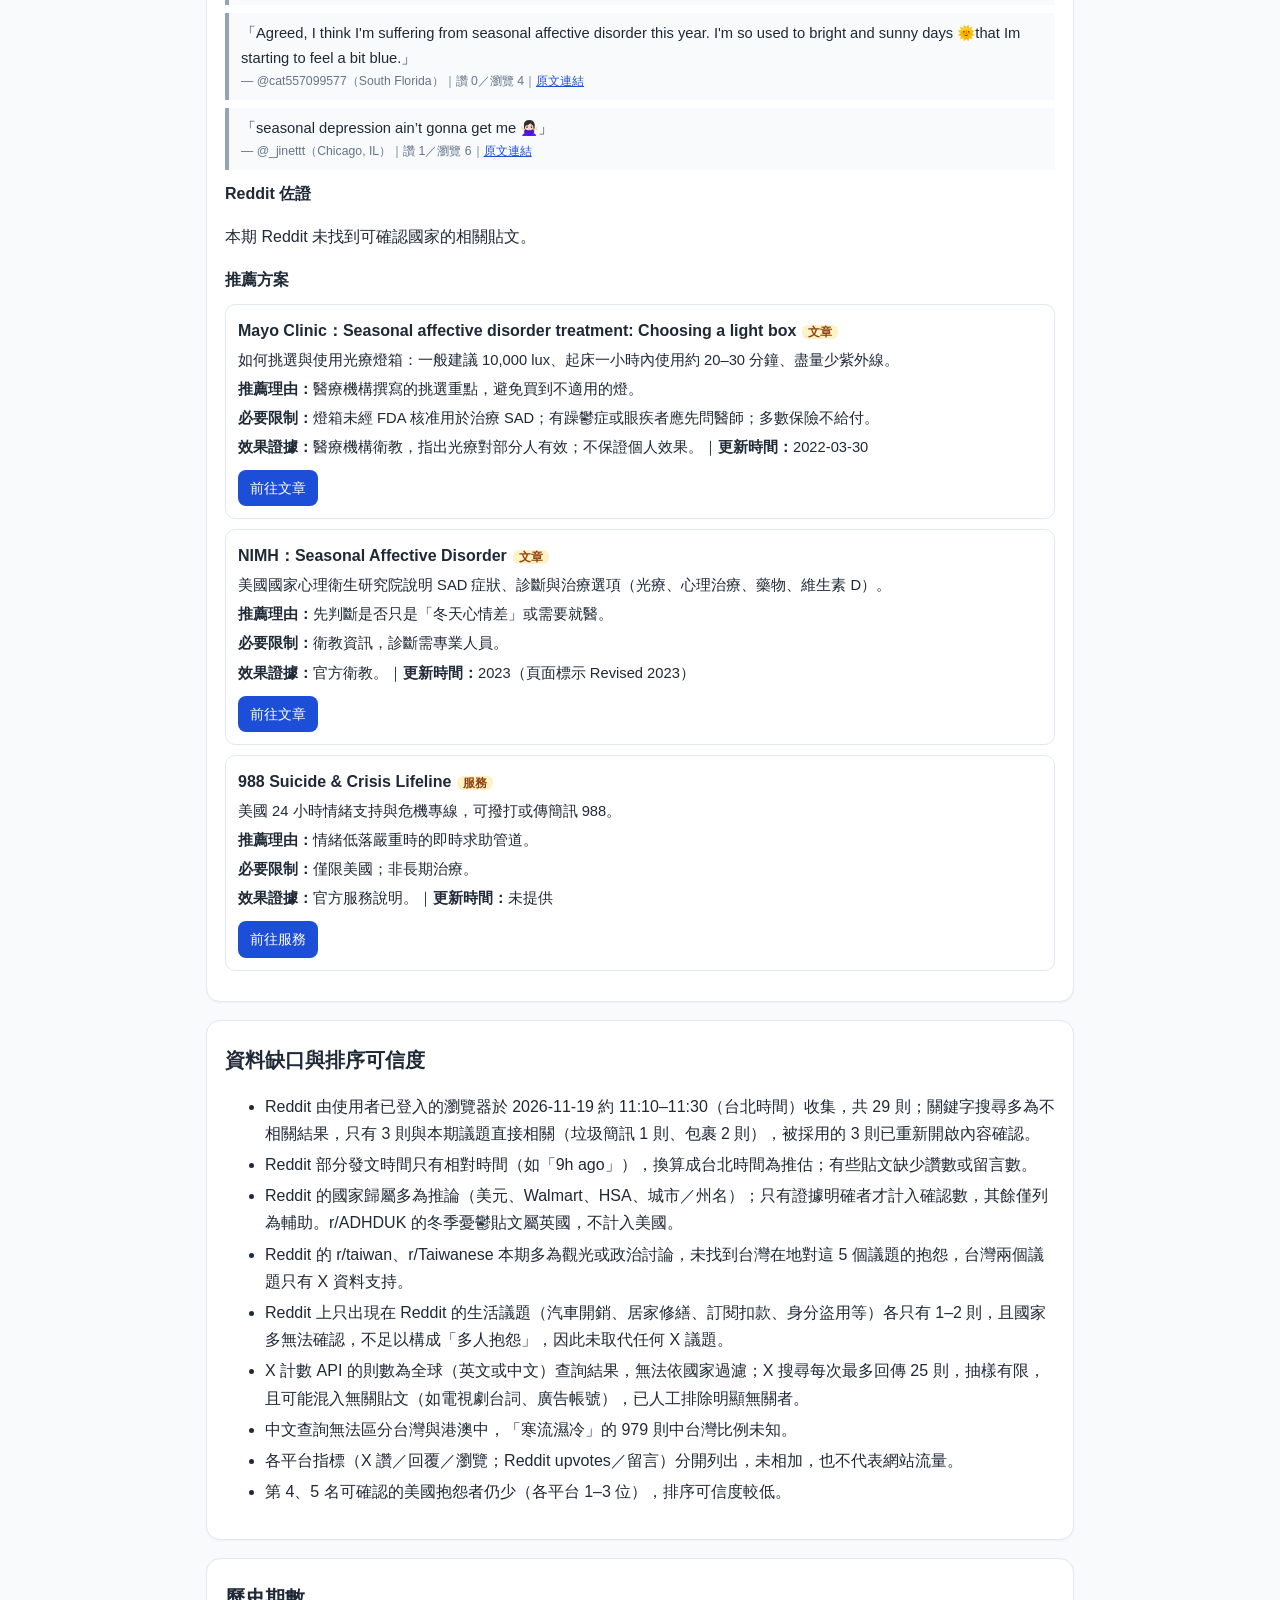
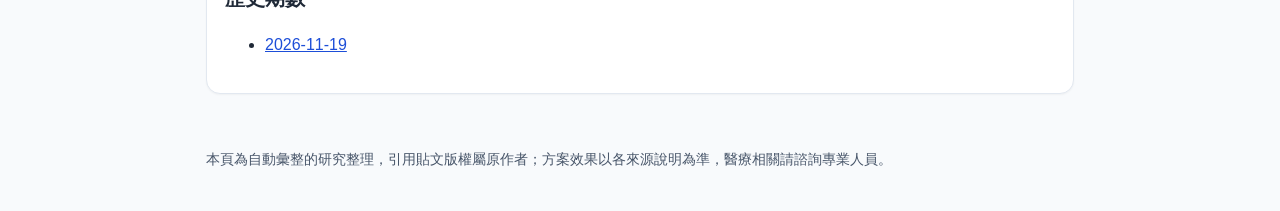
==== commit bc277034: "Issue 2026-11-19 update: add Reddit evidence" ====
--- a/index.html
+++ b/index.html
@@ -1,60 +1,72 @@
 <!doctype html><html lang="zh-Hant-TW"><head><meta charset="utf-8"><meta name="viewport" content="width=device-width,initial-scale=1"><title>生活小痛點解方目錄｜2026-11-19</title><meta name="description" content="從 X 討論整理台灣、美國使用者反覆抱怨的生活問題與可查證的解決方案。"><link rel="stylesheet" href="assets/style.css"></head><body>
-<header><div class="w"><h1>生活小痛點解方目錄</h1><p>2026-11-19 期｜台灣／美國｜從 X 公開討論整理 5 個反覆出現的日常問題與可查證的解方</p></div></header><main>
-<div class="note"><b>資料說明：</b>搜尋範圍 2026-11-18 10:25 – 2026-11-19 10:20（台北時間 UTC+8）；資料蒐集 2026-11-19 10:25–10:50（台北時間 UTC+8）。本期僅含 X 資料（Reddit 無法存取，詳見文末）。排名依「作者位置或內容可確認國家的獨立抱怨者數」為主、X 原始則數為輔。<br><b>揭露：</b>本站所有連結皆非聯盟連結，與任何品牌無贊助或合作關係；圖片皆為自製示意圖。內容僅供參考，不保證效果。</div>
-<nav class="toc"><a href="#spam">#1 垃圾／詐騙簡訊與騷擾電話停不下來</a><a href="#cold">#2 寒流濕冷、室內沒暖氣，怎麼安全保暖</a><a href="#privacy">#3 個資外洩頻傳，擔心冒名詐騙與帳號被盜</a><a href="#sad">#4 天黑太早、冬季憂鬱（季節性情緒失調）</a><a href="#package">#5 包裹被偷（porch pirate）</a></nav>
+<header><div class="w"><h1>生活小痛點解方目錄</h1><p>2026-11-19 期（更新版：加入 Reddit，更新於 2026-11-19 11:40（台北時間 UTC+8））｜台灣／美國｜從 X 與 Reddit 公開討論整理 5 個反覆出現的日常問題與可查證的解方</p></div></header><main>
+<div class="note"><b>資料說明：</b><b>更新版</b>（2026-11-19 11:40（台北時間 UTC+8））：加入 Reddit 資料並重新排序（「包裹被偷」升為第 4、「冬季憂鬱」降為第 5）。<br>搜尋範圍：X 2026-11-18 10:25 – 2026-11-19 10:20（台北時間 UTC+8）；Reddit：收集當下往前約 24 小時（2026-11-18 約 11:00 起，台北時間）。資料蒐集：X：2026-11-19 10:25–10:50；Reddit：2026-11-19 約 11:10–11:30（皆為台北時間 UTC+8）。排名依「各平台可確認國家的獨立抱怨者數」為主、原始則數為輔；各平台指標分開列出、不相加。<br><b>揭露：</b>本站所有連結皆非聯盟連結，與任何品牌無贊助或合作關係；圖片皆為自製示意圖。內容僅供參考，不保證效果。</div>
+<nav class="toc"><a href="#spam">#1 垃圾／詐騙簡訊與騷擾電話停不下來</a><a href="#cold">#2 寒流濕冷、室內沒暖氣，怎麼安全保暖</a><a href="#privacy">#3 個資外洩頻傳，擔心冒名詐騙與帳號被盜</a><a href="#package">#4 包裹被偷（porch pirate）</a><a href="#sad">#5 天黑太早、冬季憂鬱（季節性情緒失調）</a></nav>
 <section class="card" id="spam"><div class="head"><svg viewBox="0 0 120 120" role="img" aria-label="手機收到大量簡訊示意圖"><rect x="38" y="14" width="44" height="88" rx="8" fill="#1f2937"/><rect x="43" y="24" width="34" height="66" rx="3" fill="#e5e7eb"/><rect x="47" y="30" width="24" height="9" rx="4" fill="#ef4444"/><rect x="51" y="44" width="22" height="9" rx="4" fill="#f97316"/><rect x="47" y="58" width="24" height="9" rx="4" fill="#ef4444"/><rect x="51" y="72" width="22" height="9" rx="4" fill="#f97316"/><circle cx="88" cy="22" r="13" fill="#dc2626"/><text x="88" y="27" font-size="13" text-anchor="middle" fill="#fff" font-family="sans-serif" font-weight="700">99+</text></svg><div><span class="rank">#1</span><span class="tag">美國</span><h2>垃圾／詐騙簡訊與騷擾電話停不下來</h2></div></div><dl>
-<dt>痛點</dt><dd>選後仍持續收到大量政治募款簡訊、詐騙簡訊與騷擾來電，一天數十則，封鎖不完，甚至想換號碼。</dd><dt>適合對象</dt><dd>在美國使用手機、被政治簡訊或 robocall／robotext 轟炸的人；家中有長輩容易誤接詐騙電話的家庭。</dd><dt>討論熱度（X）</dt><dd>X 計數 API：相同查詢 24 小時內 288 則（全球英文，未過濾地區）；抽樣 2 頁共 50 則中，作者公開位置可確認在美國且內容為抱怨者至少 14 位獨立帳號（如 Colorado、Michigan、Florida、Detroit, MI、Newport Beach, CA）。<br>最近活動：2026-11-19 10:16（台北時間）</dd><dt>代表性原文（逐字引用，… 表示節錄）</dt><dd>
+<dt>痛點</dt><dd>選後仍持續收到大量政治募款簡訊、詐騙簡訊與騷擾來電，一天數十則，封鎖不完，甚至想換號碼。</dd><dt>適合對象</dt><dd>在美國使用手機、被政治簡訊或 robocall／robotext 轟炸的人；家中有長輩容易誤接詐騙電話的家庭。</dd><dt>討論熱度</dt><dd>X：X 計數 API：相同查詢 24 小時內 288 則（全球英文，未過濾地區）；抽樣 2 頁共 50 則中，作者公開位置可確認在美國且內容為抱怨者至少 14 位獨立帳號（如 Colorado、Michigan、Florida、Detroit, MI、Newport Beach, CA）。<br><b>排序依據：</b>X 美國可確認抱怨者最多（≥14）；Reddit r/Scams 有 1 則同類求助（國家未明示，僅輔助）。<br>最近活動：2026-11-19 10:16（台北時間）</dd><dt>代表性原文｜X（逐字引用，… 表示節錄）</dt><dd>
 <blockquote>「All day long these spam calls called me nonstop 6:45ish this morning. They kept blowing up my phone just to force me to answer…」<small>— @jessicalinbarne（Colorado, USA）｜讚 0／回覆 0／瀏覽 16｜<a href="https://x.com/jessicalinbarne/status/2123214141590749269" target="_blank" rel="noopener">原文連結</a></small></blockquote>
 <blockquote>「I wanna change my number so bad bc I get sooooo many spam calls &amp; voicemails a day but I have so much linked to this number😩」<small>— @saditystackz_（United States）｜讚 0／回覆 0／瀏覽 37｜<a href="https://x.com/saditystackz_/status/2123210190380253307" target="_blank" rel="noopener">原文連結</a></small></blockquote>
 <blockquote>「…The question, after 15 minutes of spam texts… was about my thoughts on Warframe. 😭」<small>— @sqwirrelofrage（Colorado）｜讚 13／回覆 4／瀏覽 307｜<a href="https://x.com/sqwirrelofrage/status/2123141064047632665" target="_blank" rel="noopener">原文連結</a></small></blockquote>
 <blockquote>「Based on the number of spam texts I get every day, I must conclude that half the population of Tulsa County is roofing companies.」<small>— @CheatGrounded（Oklahoma）｜讚 1／回覆 0／瀏覽 13｜<a href="https://x.com/CheatGrounded/status/2123092868168335576" target="_blank" rel="noopener">原文連結</a></small></blockquote>
+</dd><dt>Reddit 佐證</dt><dd>
+<blockquote>「How do I stop these texts??」（標題原文）<small>— r/Scams｜69 upvotes／23 留言；發文 2026-11-19 04:05（台北時間）｜國家未明示，僅作輔助，不計入美國確認數；內文描述每天收到不同號碼的垃圾簡訊、封鎖不完。｜<a href="https://www.reddit.com/r/Scams/comments/1xzpbbs/how_do_i_stop_these_texts/" target="_blank" rel="noopener">原文連結</a></small></blockquote>
 </dd><dt>推薦方案</dt><dd>
 <div class="sol"><h4>FCC：Stop Unwanted Robocalls and Texts<span class="cat">文章</span></h4><p>美國聯邦通訊委員會官方指南：轉寄可疑簡訊到 7726（SPAM）、使用電信商封鎖工具、了解政治簡訊規則與投訴管道。</p><p><b>推薦理由：</b>官方來源，直接說明哪些簡訊／來電違法、怎麼檢舉。</p><p><b>必要限制：</b>FCC 不處理個別投訴；依指南，人工手動發送的政治簡訊不需事先同意，因此無法全面擋下。</p><p><b>效果證據：</b>官方規則說明；封鎖效果因電信商而異，未保證。｜<b>更新時間：</b>2026-02-27（頁面標示）</p><a class="btn" href="https://www.fcc.gov/consumers/guides/stop-unwanted-robocalls-and-texts" target="_blank" rel="noopener">前往文章</a></div>
 <div class="sol"><h4>National Do Not Call Registry<span class="cat">服務</span></h4><p>免費登記電話號碼，合法電話行銷業者不得再撥打。</p><p><b>推薦理由：</b>免費、官方、幾分鐘完成。</p><p><b>必要限制：</b>只約束合法電話行銷；詐騙者不會遵守，政治、民調、非營利團體等類型另有規則。</p><p><b>效果證據：</b>來源宣稱；對詐騙電話無直接效果。｜<b>更新時間：</b>未提供</p><a class="btn" href="https://www.donotcall.gov/" target="_blank" rel="noopener">前往服務</a></div>
 <div class="sol"><h4>ReportFraud.ftc.gov<span class="cat">服務</span></h4><p>向美國聯邦貿易委員會（FTC）回報詐騙簡訊、電話與 Do Not Call 違規。</p><p><b>推薦理由：</b>回報資料會被執法單位用於調查與政策。</p><p><b>必要限制：</b>不保證個案處理或追回損失。</p><p><b>效果證據：</b>官方通報管道；個人層面效果待查證。｜<b>更新時間：</b>未提供</p><a class="btn" href="https://reportfraud.ftc.gov/" target="_blank" rel="noopener">前往服務</a></div>
 </dd></dl></section>
 <section class="card" id="cold"><div class="head"><svg viewBox="0 0 120 120" role="img" aria-label="濕冷天氣示意圖"><path d="M30 58a20 20 0 0 1 38-9 16 16 0 1 1 8 30H34a14 14 0 0 1-4-21z" fill="#94a3b8"/><g stroke="#38bdf8" stroke-width="4" stroke-linecap="round"><line x1="42" y1="88" x2="38" y2="100"/><line x1="58" y1="88" x2="54" y2="100"/><line x1="74" y1="88" x2="70" y2="100"/></g><g stroke="#0ea5e9" stroke-width="3" stroke-linecap="round"><line x1="94" y1="20" x2="94" y2="44"/><line x1="82" y1="32" x2="106" y2="32"/><line x1="86" y1="24" x2="102" y2="40"/><line x1="102" y1="24" x2="86" y2="40"/></g></svg><div><span class="rank">#2</span><span class="tag">台灣</span><h2>寒流濕冷、室內沒暖氣，怎麼安全保暖</h2></div></div><dl>
-<dt>痛點</dt><dd>東北季風增強、氣溫驟降，台灣房子多為水泥建築又少有暖氣，「濕冷」讓人冷到刺骨；旅館、住家都冷，許多人開始搬出電暖器。</dd><dt>適合對象</dt><dd>住在台灣、家中沒有暖氣的租屋族與家庭；有長輩或三高、心血管風險的家人；準備使用電暖器的人。</dd><dt>討論熱度（X）</dt><dd>X 計數 API：中文查詢（寒流／好冷／冷死／暖暖包／電暖器／手腳冰冷）24 小時內 979 則（未過濾地區，含港澳中等地）；抽樣 19 則中，作者位置在台灣者 7 則，排除廣告類後可確認的台灣抱怨者 5 位，另 2 位由內容提及台灣／台北支持。<br>最近活動：2026-11-19 09:30（台北時間）</dd><dt>代表性原文（逐字引用，… 表示節錄）</dt><dd>
+<dt>痛點</dt><dd>東北季風增強、氣溫驟降，台灣房子多為水泥建築又少有暖氣，「濕冷」讓人冷到刺骨；旅館、住家都冷，許多人開始搬出電暖器。</dd><dt>適合對象</dt><dd>住在台灣、家中沒有暖氣的租屋族與家庭；有長輩或三高、心血管風險的家人；準備使用電暖器的人。</dd><dt>討論熱度</dt><dd>X：X 計數 API：中文查詢（寒流／好冷／冷死／暖暖包／電暖器／手腳冰冷）24 小時內 979 則（未過濾地區，含港澳中等地）；抽樣 19 則中，作者位置在台灣者 7 則，排除廣告類後可確認的台灣抱怨者 5 位，另 2 位由內容提及台灣／台北支持。<br><b>排序依據：</b>X 原始則數最高但地區混雜，台灣可確認抱怨者 5–7 位；Reddit r/taiwan、r/Taiwanese 未找到台灣在地相關抱怨。<br>最近活動：2026-11-19 09:30（台北時間）</dd><dt>代表性原文｜X（逐字引用，… 表示節錄）</dt><dd>
 <blockquote>「不只濕熱還濕冷，冷到刺骨的那種，台灣又要降溫了，冷死🥶」<small>— @fffishau（內容提及台灣）｜讚 1／回覆 1／瀏覽 414｜<a href="https://x.com/fffishau/status/2122987041529160060" target="_blank" rel="noopener">原文連結</a></small></blockquote>
 <blockquote>「天氣好冷早餐就用熊貓叫了 今天體感只有11度 外送員穿得好像有點太單薄了 好擔心他」<small>— @_riversaint_（個人資料：台灣）｜讚 43／轉發 13／瀏覽 518｜<a href="https://x.com/_riversaint_/status/2123227304361177098" target="_blank" rel="noopener">原文連結</a></small></blockquote>
 <blockquote>「旅館好冷🥶誰來抱抱 #高雄 #高雄車站」<small>— @Mikaba0722（台北）｜讚 17／瀏覽 180｜<a href="https://x.com/Mikaba0722/status/2123029471771148718" target="_blank" rel="noopener">原文連結</a></small></blockquote>
 <blockquote>「上班加油，台北好冷冷冷冷冷冷冷」<small>— @yehtony3917（Taipei City）｜讚 1／瀏覽 16｜<a href="https://x.com/yehtony3917/status/2123225672529346776" target="_blank" rel="noopener">原文連結</a></small></blockquote>
+</dd><dt>Reddit 佐證</dt><dd>
+<p>本期 Reddit 未找到可確認國家的相關貼文。</p>
 </dd><dt>推薦方案</dt><dd>
 <div class="sol"><h4>內政部消防署：天氣冷颼颼 電器使用要小心<span class="cat">文章</span></h4><p>電暖器、電熱毯使用前檢查、遠離可燃物 1 公尺、不共用延長線，以及用電「5不1沒有」原則。</p><p><b>推薦理由：</b>官方防火安全指引，直接對應「搬出電暖器」的情境。</p><p><b>必要限制：</b>一般性安全建議，不推薦特定產品。</p><p><b>效果證據：</b>官方建議；不涉及產品效果宣稱。｜<b>更新時間：</b>2024-11-30（113-11-30 發布）</p><a class="btn" href="https://www.moi.gov.tw/News_Content.aspx?n=2&s=323523" target="_blank" rel="noopener">前往文章</a></div>
 <div class="sol"><h4>衛福部國健署：低溫來襲 學會三招保護心血管<span class="cat">文章</span></h4><p>適應溫差再移動、起床「慢熱起穿行」、暖暖包與電熱毯避免低溫燙傷。</p><p><b>推薦理由：</b>家中有長輩或三高族群時最實用。</p><p><b>必要限制：</b>衛教資訊，不能取代就醫；出現胸痛、中風徵兆應立即撥 119。</p><p><b>效果證據：</b>官方衛教；未宣稱特定療效。｜<b>更新時間：</b>2026-02-06（115-02-06 發布）</p><a class="btn" href="https://www.mohw.gov.tw/cp-7396-85368-1.html" target="_blank" rel="noopener">前往文章</a></div>
 </dd></dl></section>
 <section class="card" id="privacy"><div class="head"><svg viewBox="0 0 120 120" role="img" aria-label="帳號安全示意圖"><path d="M60 12l38 14v28c0 26-17 44-38 54C39 98 22 80 22 54V26z" fill="#2563eb"/><rect x="44" y="54" width="32" height="26" rx="4" fill="#fff"/><path d="M50 54v-8a10 10 0 0 1 20 0v8" fill="none" stroke="#fff" stroke-width="5"/><circle cx="60" cy="66" r="4" fill="#2563eb"/></svg><div><span class="rank">#3</span><span class="tag">台灣</span><h2>個資外洩頻傳，擔心冒名詐騙與帳號被盜</h2></div></div><dl>
-<dt>痛點</dt><dd>10 月以來台灣十多家企業與機構傳出個資外洩（媒體引述約 800 萬筆），使用者擔心接到冒名電話、簡訊與釣魚連結，也在找更安全的登入方式。</dd><dt>適合對象</dt><dd>在台灣有網購、電商會員、LINE 帳號的人；常接到可疑來電的長輩與家人。</dd><dt>討論熱度（X）</dt><dd>X 計數 API：中文查詢（個資外洩／資料外洩／安全金鑰／YubiKey／通行金鑰）24 小時內 131 則；另一詐騙來電／簡訊查詢 20 則。抽樣中作者位置在台灣或內容明確指涉台灣事件者至少 5 位；代表貼文 @JoeChang2022（Taiwan）談安全金鑰獲 1,164 讚、45 回覆、125,499 瀏覽。<br>最近活動：2026-11-19 08:39（台北時間）</dd><dt>代表性原文（逐字引用，… 表示節錄）</dt><dd>
+<dt>痛點</dt><dd>10 月以來台灣十多家企業與機構傳出個資外洩（媒體引述約 800 萬筆），使用者擔心接到冒名電話、簡訊與釣魚連結，也在找更安全的登入方式。</dd><dt>適合對象</dt><dd>在台灣有網購、電商會員、LINE 帳號的人；常接到可疑來電的長輩與家人。</dd><dt>討論熱度</dt><dd>X：X 計數 API：中文查詢（個資外洩／資料外洩／安全金鑰／YubiKey／通行金鑰）24 小時內 131 則；另一詐騙來電／簡訊查詢 20 則。抽樣中作者位置在台灣或內容明確指涉台灣事件者至少 5 位；代表貼文 @JoeChang2022（Taiwan）談安全金鑰獲 1,164 讚、45 回覆、125,499 瀏覽。<br><b>排序依據：</b>X 台灣可確認發文者約 5 位（含單篇高互動，但不以單篇代替）；Reddit 未找到台灣在地相關貼文。<br>最近活動：2026-11-19 08:39（台北時間）</dd><dt>代表性原文｜X（逐字引用，… 表示節錄）</dt><dd>
 <blockquote>「最近三個月的網站個資外洩案例量真的太不尋常了」<small>— @eason1305（Taiwan）｜讚 7／瀏覽 285｜<a href="https://x.com/eason1305/status/2123008826328985823" target="_blank" rel="noopener">原文連結</a></small></blockquote>
 <blockquote>「台灣近期十多家企業被駭，個資外洩大約800萬筆。行政院今天要求業者主動通知當事人。你有收到通知了嗎？」<small>— @787887kyotokyo（內容指涉台灣行政院）｜讚 0／瀏覽 18｜<a href="https://x.com/787887kyotokyo/status/2123123494473064543" target="_blank" rel="noopener">原文連結</a></small></blockquote>
 <blockquote>「昨天有聊到安全金鑰，但似乎很多人不知道？ 實體金鑰最有名的也就是 YubiKey…」<small>— @JoeChang2022（Taiwan）｜讚 1,164／回覆 45／轉發 161／瀏覽 125,499｜<a href="https://x.com/JoeChang2022/status/2122949650072129883" target="_blank" rel="noopener">原文連結</a></small></blockquote>
 <blockquote>「資安局知道自己被當成詐騙的頭了嗎？ 還叫我去他們現場處理，我直接去警局不是比較近？… #詐騙電話」<small>— @Piao_Born_1995（Taiwan）｜讚 0／瀏覽 9｜<a href="https://x.com/Piao_Born_1995/status/2122882151716909269" target="_blank" rel="noopener">原文連結</a></small></blockquote>
+</dd><dt>Reddit 佐證</dt><dd>
+<p>本期 Reddit 未找到可確認國家的相關貼文。</p>
 </dd><dt>推薦方案</dt><dd>
 <div class="sol"><h4>LINE 通行金鑰（Passkey）官方說明<span class="cat">服務</span></h4><p>用手機臉部、指紋或螢幕鎖登入 LINE，免輸入密碼。</p><p><b>推薦理由：</b>LINE 是台灣最常被冒用的帳號之一；Passkey 可降低密碼外流與釣魚盜用風險（來源宣稱）。</p><p><b>必要限制：</b>需 LINE 26.17.0 以上並綁定電子郵件；每台裝置限 1 組、每帳號最多 10 組；不會轉移聊天紀錄，換機前仍需備份。</p><p><b>效果證據：</b>來源宣稱；Passkey 原理可防釣魚，但不防止你被騙轉帳。｜<b>更新時間：</b>未提供（媒體報導約 2026-11-17 上線）</p><a class="btn" href="https://help.line.me/line/smartphone/sp?contentId=200002149&lang=zh-Hant" target="_blank" rel="noopener">前往服務</a></div>
 <div class="sol"><h4>科技新報：LINE「通行金鑰」設定快速上手<span class="cat">文章</span></h4><p>iOS／Android 圖文步驟：建立通行金鑰與換機時用通行金鑰登入。</p><p><b>推薦理由：</b>中文圖文教學，長輩也看得懂。</p><p><b>必要限制：</b>介面可能隨版本調整。</p><p><b>效果證據：</b>教學文章，無效果宣稱。｜<b>更新時間：</b>2026-11-18</p><a class="btn" href="https://infosecu.technews.tw/2026/11/18/how-to-register-a-passkey-in-the-line-app/" target="_blank" rel="noopener">前往文章</a></div>
 <div class="sol"><h4>165 全民防騙網<span class="cat">服務</span></h4><p>警政署反詐騙網站：查詢最新詐騙手法與涉詐廣告清單，並可通報。</p><p><b>推薦理由：</b>接到自稱公務機關的電話時，可先查證再處理；諮詢專線 165。</p><p><b>必要限制：</b>屬資訊與通報管道，不會替你攔截來電。</p><p><b>效果證據：</b>官方資訊。｜<b>更新時間：</b>首頁最新公告 2026-11-18</p><a class="btn" href="https://165.npa.gov.tw/" target="_blank" rel="noopener">前往服務</a></div>
 <div class="sol"><h4>Whoscall<span class="cat">產品</span></h4><p>來電與簡訊辨識 App，標示可疑號碼。</p><p><b>推薦理由：</b>台灣使用者常用的來電辨識工具之一。</p><p><b>必要限制：</b>辨識率與哪些功能需付費：待查證；需授權通話／簡訊相關權限。</p><p><b>效果證據：</b>官方宣稱「AI 詐騙防護」；實際效果待查證。｜<b>更新時間：</b>未提供</p><a class="btn" href="https://whoscall.com/zh-hant" target="_blank" rel="noopener">前往產品</a></div>
 </dd></dl></section>
-<section class="card" id="sad"><div class="head"><svg viewBox="0 0 120 120" role="img" aria-label="冬季提早日落示意圖"><rect x="10" y="74" width="100" height="6" rx="3" fill="#475569"/><path d="M34 74a26 26 0 0 1 52 0z" fill="#f59e0b"/><g stroke="#f59e0b" stroke-width="4" stroke-linecap="round"><line x1="60" y1="30" x2="60" y2="40"/><line x1="28" y1="44" x2="35" y2="51"/><line x1="92" y1="44" x2="85" y2="51"/></g><text x="60" y="104" font-size="16" text-anchor="middle" fill="#334155" font-family="sans-serif" font-weight="700">4:30 PM</text></svg><div><span class="rank">#4</span><span class="tag">美國</span><h2>天黑太早、冬季憂鬱（季節性情緒失調）</h2></div></div><dl>
-<dt>痛點</dt><dd>入冬後下午 4、5 點就天黑，有人覺得情緒低落、疲倦，懷疑自己有季節性情緒失調（SAD）。</dd><dt>適合對象</dt><dd>住在美國中高緯度地區、冬季日照短而情緒受影響的人。</dd><dt>討論熱度（X）</dt><dd>X 計數 API：英文查詢（dark at 4/5、seasonal depression、winter blues、seasonal affective）24 小時內 346 則（全球）；抽樣 25 則中，作者位置可確認在美國的個人抱怨者 3 位（Maine、South Florida、Chicago, IL），其餘多無位置或為機構宣導。<br>最近活動：2026-11-19 09:57（台北時間）</dd><dt>代表性原文（逐字引用，… 表示節錄）</dt><dd>
+<section class="card" id="package"><div class="head"><svg viewBox="0 0 120 120" role="img" aria-label="門口包裹示意圖"><rect x="14" y="20" width="40" height="80" rx="3" fill="#92400e"/><circle cx="46" cy="62" r="3" fill="#fde68a"/><path d="M62 62l22-10 22 10v30l-22 10-22-10z" fill="#d97706"/><path d="M62 62l22 10 22-10M84 72v30" fill="none" stroke="#92400e" stroke-width="3"/><text x="86" y="44" font-size="22" text-anchor="middle" fill="#dc2626" font-family="sans-serif" font-weight="700">?</text><rect x="10" y="100" width="100" height="4" fill="#64748b"/></svg><div><span class="rank">#4</span><span class="tag">美國</span><h2>包裹被偷（porch pirate）</h2></div></div><dl>
+<dt>痛點</dt><dd>包裹送達門口後短時間內被偷，或由配送員遺失／偷走，年底購物季更擔心。</dd><dt>適合對象</dt><dd>住在美國獨棟住宅或沒有管理員代收、常網購的人。</dd><dt>討論熱度</dt><dd>X：X 計數 API：英文查詢（porch pirate／package stolen／stole my package 等）24 小時內 36 則（全球）；抽樣 25 則中，作者位置在美國且親身遭遇者 3 位（New Jersey、New York、Tennessee）；部分「porch pirate」提及來自電視劇 #ChicagoFire 劇情，已排除。<br><b>排序依據：</b>X 美國可確認 3 位＋Reddit 美國可確認 1 位（不同平台分開計，帳號無法跨平台去重）；另有 1 則 Reddit 疑似美國案例。兩個平台都有證據，故由第 5 名升至第 4 名。<br>最近活動：2026-11-19 10:14（台北時間）</dd><dt>代表性原文｜X（逐字引用，… 表示節錄）</dt><dd>
+<blockquote>「I just had an iPhone stolen from a fedex driver. You are not alone in your porch pirate ordeal.」<small>— @carlanpsgirl（New York）｜讚 0／瀏覽 4｜<a href="https://x.com/carlanpsgirl/status/2123236913557405898" target="_blank" rel="noopener">原文連結</a></small></blockquote>
+<blockquote>「I don’t think I’ve in the 19 years doing this ever had a package stolen and then they send a replacement through another carrier…」<small>— @justinsluss（Tennessee, USA）｜讚 0／瀏覽 0｜<a href="https://x.com/justinsluss/status/2123238490125033931" target="_blank" rel="noopener">原文連結</a></small></blockquote>
+<blockquote>「Who ever stole my package ima catch you…（節錄）」<small>— @quasavagee（New Jersey, USA）｜讚 0／瀏覽 7｜<a href="https://x.com/quasavagee/status/2123199547321246158" target="_blank" rel="noopener">原文連結</a></small></blockquote>
+</dd><dt>Reddit 佐證</dt><dd>
+<blockquote>「UPDATE: Walmart finally refunded my $1,500 laptop that was never delivered to me!」（標題原文）<small>— r/Walmartcustomer（同作者另貼於 r/CreditCards）｜89 upvotes／5 留言（r/CreditCards 版 83 upvotes）；約 2026-11-19 02:20（台北時間，頁面顯示 9h ago，為相對時間推算）｜Walmart、Amex、CFPB、美元 → 可確認美國；筆電「從未送達」，送達地址住戶也表示自己在對付 porch pirates。計為 1 位（跨版重複貼文只算 1）。｜<a href="https://www.reddit.com/r/Walmartcustomer/comments/1xzlvs6/update_walmart_finally_refunded_my_1500_laptop/" target="_blank" rel="noopener">原文連結</a></small></blockquote>
+<blockquote>「AITA for pressing charges against someone who stole my package after I told him to stop trespassing onto my property?」（標題原文）<small>— r/AmItheAsshole｜讚數／留言數：收集時未取得；約 2026-11-18 23:20（台北時間，頁面顯示 12h ago，為相對時間推算）｜門鈴攝影機拍到鄰居拿走包裹；用語（petit larceny、police non-emergency line）指向美國但未明示地點，僅作輔助，不計入確認數。｜<a href="https://www.reddit.com/r/AmItheAsshole/comments/1xzhrj9/aita_for_pressing_charges_against_someone_who/" target="_blank" rel="noopener">原文連結</a></small></blockquote>
+</dd><dt>推薦方案</dt><dd>
+<div class="sol"><h4>Amazon Locker / Amazon Counter<span class="cat">服務</span></h4><p>把 Amazon 訂單改寄到自助置物櫃或店內櫃台取貨，不放在門口。</p><p><b>推薦理由：</b>無額外費用；可避免包裹放在門口被偷。</p><p><b>必要限制：</b>限 Amazon 訂單、部分商品（超重、危險品等）不適用；Locker 保留 3 天、Counter 7 天；非 Prime 會員滿 35 美元免運。</p><p><b>效果證據：</b>來源宣稱「Secure」；未提供被竊率數據。｜<b>更新時間：</b>未提供</p><a class="btn" href="https://www.amazon.com/b?node=6442600011" target="_blank" rel="noopener">前往服務</a></div>
+<div class="sol"><h4>USPS Informed Delivery<span class="cat">服務</span></h4><p>免費預覽即將送達的郵件影像並接收包裹狀態通知，方便及時取件。</p><p><b>推薦理由：</b>知道何時送達，可安排在家或請鄰居代收。</p><p><b>必要限制：</b>只適用 USPS 投遞的郵件與包裹；需註冊與身分驗證；不能防止竊盜本身。</p><p><b>效果證據：</b>來源宣稱；無防竊效果數據。｜<b>更新時間：</b>未提供</p><a class="btn" href="https://www.usps.com/manage/informed-delivery.htm" target="_blank" rel="noopener">前往服務</a></div>
+<div class="sol"><h4>CFPB：Submit a complaint<span class="cat">服務</span></h4><p>用信用卡付款卻未收到貨、發卡行又拒絕爭議款時，可向美國消費者金融保護局（CFPB）投訴發卡機構。</p><p><b>推薦理由：</b>Reddit 上 1,500 美元筆電未送達的案例，就是在補報警紀錄並投訴 CFPB、向上申訴後拿回退款（個案，不代表普遍結果）。</p><p><b>必要限制：</b>只受理金融產品（如信用卡）相關投訴，不處理物流或商家本身；同一問題通常只能投訴一次；公司一般 15 天內回覆，但不保證結果。</p><p><b>效果證據：</b>官方流程說明；個案成功不代表普遍有效。｜<b>更新時間：</b>2026-10-05（頁面標示）</p><a class="btn" href="https://www.consumerfinance.gov/complaint/" target="_blank" rel="noopener">前往服務</a></div>
+<div class="sol"><h4>USPS Package Intercept<span class="cat">服務</span></h4><p>在包裹送達前改送或改到郵局保留。</p><p><b>推薦理由：</b>出遠門或擔心被偷時可改為郵局取件。</p><p><b>必要限制：</b>需付費（金額待查證）；並非所有郵件類型都適用。</p><p><b>效果證據：</b>官方服務說明。｜<b>更新時間：</b>未提供</p><a class="btn" href="https://www.usps.com/manage/package-intercept.htm" target="_blank" rel="noopener">前往服務</a></div>
+</dd></dl></section>
+<section class="card" id="sad"><div class="head"><svg viewBox="0 0 120 120" role="img" aria-label="冬季提早日落示意圖"><rect x="10" y="74" width="100" height="6" rx="3" fill="#475569"/><path d="M34 74a26 26 0 0 1 52 0z" fill="#f59e0b"/><g stroke="#f59e0b" stroke-width="4" stroke-linecap="round"><line x1="60" y1="30" x2="60" y2="40"/><line x1="28" y1="44" x2="35" y2="51"/><line x1="92" y1="44" x2="85" y2="51"/></g><text x="60" y="104" font-size="16" text-anchor="middle" fill="#334155" font-family="sans-serif" font-weight="700">4:30 PM</text></svg><div><span class="rank">#5</span><span class="tag">美國</span><h2>天黑太早、冬季憂鬱（季節性情緒失調）</h2></div></div><dl>
+<dt>痛點</dt><dd>入冬後下午 4、5 點就天黑，有人覺得情緒低落、疲倦，懷疑自己有季節性情緒失調（SAD）。</dd><dt>適合對象</dt><dd>住在美國中高緯度地區、冬季日照短而情緒受影響的人。</dd><dt>討論熱度</dt><dd>X：X 計數 API：英文查詢（dark at 4/5、seasonal depression、winter blues、seasonal affective）24 小時內 346 則（全球）；抽樣 25 則中，作者位置可確認在美國的個人抱怨者 3 位（Maine、South Florida、Chicago, IL），其餘多無位置或為機構宣導。<br><b>排序依據：</b>X 美國可確認個人抱怨者僅 3 位；Reddit 唯一相關貼文來自英國 r/ADHDUK，不計入。故排第 5。<br>最近活動：2026-11-19 09:57（台北時間）</dd><dt>代表性原文｜X（逐字引用，… 表示節錄）</dt><dd>
 <blockquote>「The 4pm sunsets are absolutely heinous. On top of everything else, I really don&#x27;t need Seasonal Affective Disorder too 😬」<small>— @El_ahrairah207（Maine）｜讚 3／回覆 2／瀏覽 36｜<a href="https://x.com/El_ahrairah207/status/2123092920446173206" target="_blank" rel="noopener">原文連結</a></small></blockquote>
 <blockquote>「Agreed, I think I&#x27;m suffering from seasonal affective disorder this year. I&#x27;m so used to bright and sunny days 🌞that Im starting to feel a bit blue.」<small>— @cat557099577（South Florida）｜讚 0／瀏覽 4｜<a href="https://x.com/cat557099577/status/2123182772403462326" target="_blank" rel="noopener">原文連結</a></small></blockquote>
 <blockquote>「seasonal depression ain’t gonna get me 🙅🏻‍♀️」<small>— @_jinettt（Chicago, IL）｜讚 1／瀏覽 6｜<a href="https://x.com/_jinettt/status/2123234280365035751" target="_blank" rel="noopener">原文連結</a></small></blockquote>
+</dd><dt>Reddit 佐證</dt><dd>
+<p>本期 Reddit 未找到可確認國家的相關貼文。</p>
 </dd><dt>推薦方案</dt><dd>
 <div class="sol"><h4>Mayo Clinic：Seasonal affective disorder treatment: Choosing a light box<span class="cat">文章</span></h4><p>如何挑選與使用光療燈箱：一般建議 10,000 lux、起床一小時內使用約 20–30 分鐘、盡量少紫外線。</p><p><b>推薦理由：</b>醫療機構撰寫的挑選重點，避免買到不適用的燈。</p><p><b>必要限制：</b>燈箱未經 FDA 核准用於治療 SAD；有躁鬱症或眼疾者應先問醫師；多數保險不給付。</p><p><b>效果證據：</b>醫療機構衛教，指出光療對部分人有效；不保證個人效果。｜<b>更新時間：</b>2022-03-30</p><a class="btn" href="https://www.mayoclinic.org/diseases-conditions/seasonal-affective-disorder/in-depth/seasonal-affective-disorder-treatment/art-20048298" target="_blank" rel="noopener">前往文章</a></div>
 <div class="sol"><h4>NIMH：Seasonal Affective Disorder<span class="cat">文章</span></h4><p>美國國家心理衛生研究院說明 SAD 症狀、診斷與治療選項（光療、心理治療、藥物、維生素 D）。</p><p><b>推薦理由：</b>先判斷是否只是「冬天心情差」或需要就醫。</p><p><b>必要限制：</b>衛教資訊，診斷需專業人員。</p><p><b>效果證據：</b>官方衛教。｜<b>更新時間：</b>2023（頁面標示 Revised 2023）</p><a class="btn" href="https://www.nimh.nih.gov/health/publications/seasonal-affective-disorder" target="_blank" rel="noopener">前往文章</a></div>
 <div class="sol"><h4>988 Suicide &amp; Crisis Lifeline<span class="cat">服務</span></h4><p>美國 24 小時情緒支持與危機專線，可撥打或傳簡訊 988。</p><p><b>推薦理由：</b>情緒低落嚴重時的即時求助管道。</p><p><b>必要限制：</b>僅限美國；非長期治療。</p><p><b>效果證據：</b>官方服務說明。｜<b>更新時間：</b>未提供</p><a class="btn" href="https://988lifeline.org/" target="_blank" rel="noopener">前往服務</a></div>
 </dd></dl></section>
-<section class="card" id="package"><div class="head"><svg viewBox="0 0 120 120" role="img" aria-label="門口包裹示意圖"><rect x="14" y="20" width="40" height="80" rx="3" fill="#92400e"/><circle cx="46" cy="62" r="3" fill="#fde68a"/><path d="M62 62l22-10 22 10v30l-22 10-22-10z" fill="#d97706"/><path d="M62 62l22 10 22-10M84 72v30" fill="none" stroke="#92400e" stroke-width="3"/><text x="86" y="44" font-size="22" text-anchor="middle" fill="#dc2626" font-family="sans-serif" font-weight="700">?</text><rect x="10" y="100" width="100" height="4" fill="#64748b"/></svg><div><span class="rank">#5</span><span class="tag">美國</span><h2>包裹被偷（porch pirate）</h2></div></div><dl>
-<dt>痛點</dt><dd>包裹送達門口後短時間內被偷，或由配送員遺失／偷走，年底購物季更擔心。</dd><dt>適合對象</dt><dd>住在美國獨棟住宅或沒有管理員代收、常網購的人。</dd><dt>討論熱度（X）</dt><dd>X 計數 API：英文查詢（porch pirate／package stolen／stole my package 等）24 小時內 36 則（全球）；抽樣 25 則中，作者位置在美國且親身遭遇者 3 位（New Jersey、New York、Tennessee）；部分「porch pirate」提及來自電視劇 #ChicagoFire 劇情，已排除。<br>最近活動：2026-11-19 10:14（台北時間）</dd><dt>代表性原文（逐字引用，… 表示節錄）</dt><dd>
-<blockquote>「I just had an iPhone stolen from a fedex driver. You are not alone in your porch pirate ordeal.」<small>— @carlanpsgirl（New York）｜讚 0／瀏覽 4｜<a href="https://x.com/carlanpsgirl/status/2123236913557405898" target="_blank" rel="noopener">原文連結</a></small></blockquote>
-<blockquote>「I don’t think I’ve in the 19 years doing this ever had a package stolen and then they send a replacement through another carrier…」<small>— @justinsluss（Tennessee, USA）｜讚 0／瀏覽 0｜<a href="https://x.com/justinsluss/status/2123238490125033931" target="_blank" rel="noopener">原文連結</a></small></blockquote>
-<blockquote>「Who ever stole my package ima catch you…（節錄）」<small>— @quasavagee（New Jersey, USA）｜讚 0／瀏覽 7｜<a href="https://x.com/quasavagee/status/2123199547321246158" target="_blank" rel="noopener">原文連結</a></small></blockquote>
-</dd><dt>推薦方案</dt><dd>
-<div class="sol"><h4>Amazon Locker / Amazon Counter<span class="cat">服務</span></h4><p>把 Amazon 訂單改寄到自助置物櫃或店內櫃台取貨，不放在門口。</p><p><b>推薦理由：</b>無額外費用；可避免包裹放在門口被偷。</p><p><b>必要限制：</b>限 Amazon 訂單、部分商品（超重、危險品等）不適用；Locker 保留 3 天、Counter 7 天；非 Prime 會員滿 35 美元免運。</p><p><b>效果證據：</b>來源宣稱「Secure」；未提供被竊率數據。｜<b>更新時間：</b>未提供</p><a class="btn" href="https://www.amazon.com/b?node=6442600011" target="_blank" rel="noopener">前往服務</a></div>
-<div class="sol"><h4>USPS Informed Delivery<span class="cat">服務</span></h4><p>免費預覽即將送達的郵件影像並接收包裹狀態通知，方便及時取件。</p><p><b>推薦理由：</b>知道何時送達，可安排在家或請鄰居代收。</p><p><b>必要限制：</b>只適用 USPS 投遞的郵件與包裹；需註冊與身分驗證；不能防止竊盜本身。</p><p><b>效果證據：</b>來源宣稱；無防竊效果數據。｜<b>更新時間：</b>未提供</p><a class="btn" href="https://www.usps.com/manage/informed-delivery.htm" target="_blank" rel="noopener">前往服務</a></div>
-<div class="sol"><h4>USPS Package Intercept<span class="cat">服務</span></h4><p>在包裹送達前改送或改到郵局保留。</p><p><b>推薦理由：</b>出遠門或擔心被偷時可改為郵局取件。</p><p><b>必要限制：</b>需付費（金額待查證）；並非所有郵件類型都適用。</p><p><b>效果證據：</b>官方服務說明。｜<b>更新時間：</b>未提供</p><a class="btn" href="https://www.usps.com/manage/package-intercept.htm" target="_blank" rel="noopener">前往服務</a></div>
-</dd></dl></section>
-<section class="card"><h2>資料缺口與排序可信度</h2><ul class="gaps"><li>Reddit：本機連 reddit.com 被擋（HTTP 403，RSS 轉向登入頁），且無可用的瀏覽器；網路搜尋只找到 24 小時窗口外的舊討論串。依規則不繞過，故本期 Reddit 資料為 0，排序只依 X。</li><li>X 計數 API 的則數為全球（英文或中文）查詢結果，無法依國家過濾；國家歸屬只靠抽樣作者的公開位置或內容判斷，未標位置者一律不計入可確認人數。</li><li>X 搜尋每次最多回傳 25 則，抽樣有限；計數查詢可能包含無關貼文（例如電視劇台詞、廣告帳號），已人工排除明顯無關者，但仍有誤差。</li><li>中文查詢無法區分台灣與港澳中，「寒流濕冷」的 979 則中台灣比例未知。</li><li>互動數（讚、回覆、瀏覽）為 X 公開指標，不等於網站流量，也未與其他平台相加。</li><li>第 4、5 名美國可確認的個人抱怨者各僅 3 位，排序可信度較低。</li></ul></section>
+<section class="card"><h2>資料缺口與排序可信度</h2><ul class="gaps"><li>Reddit 由使用者已登入的瀏覽器於 2026-11-19 約 11:10–11:30（台北時間）收集，共 29 則；關鍵字搜尋多為不相關結果，只有 3 則與本期議題直接相關（垃圾簡訊 1 則、包裹 2 則），被採用的 3 則已重新開啟內容確認。</li><li>Reddit 部分發文時間只有相對時間（如「9h ago」），換算成台北時間為推估；有些貼文缺少讚數或留言數。</li><li>Reddit 的國家歸屬多為推論（美元、Walmart、HSA、城市／州名）；只有證據明確者才計入確認數，其餘僅列為輔助。r/ADHDUK 的冬季憂鬱貼文屬英國，不計入美國。</li><li>Reddit 的 r/taiwan、r/Taiwanese 本期多為觀光或政治討論，未找到台灣在地對這 5 個議題的抱怨，台灣兩個議題只有 X 資料支持。</li><li>Reddit 上只出現在 Reddit 的生活議題（汽車開銷、居家修繕、訂閱扣款、身分盜用等）各只有 1–2 則，且國家多無法確認，不足以構成「多人抱怨」，因此未取代任何 X 議題。</li><li>X 計數 API 的則數為全球（英文或中文）查詢結果，無法依國家過濾；X 搜尋每次最多回傳 25 則，抽樣有限，且可能混入無關貼文（如電視劇台詞、廣告帳號），已人工排除明顯無關者。</li><li>中文查詢無法區分台灣與港澳中，「寒流濕冷」的 979 則中台灣比例未知。</li><li>各平台指標（X 讚／回覆／瀏覽；Reddit upvotes／留言）分開列出，未相加，也不代表網站流量。</li><li>第 4、5 名可確認的美國抱怨者仍少（各平台 1–3 位），排序可信度較低。</li></ul></section>
 <section class="card"><h2>歷史期數</h2><ul><li><a href="issues/2026-11-19.html">2026-11-19</a></li></ul></section>
 </main><footer>本頁為自動彙整的研究整理，引用貼文版權屬原作者；方案效果以各來源說明為準，醫療相關請諮詢專業人員。</footer></body></html>
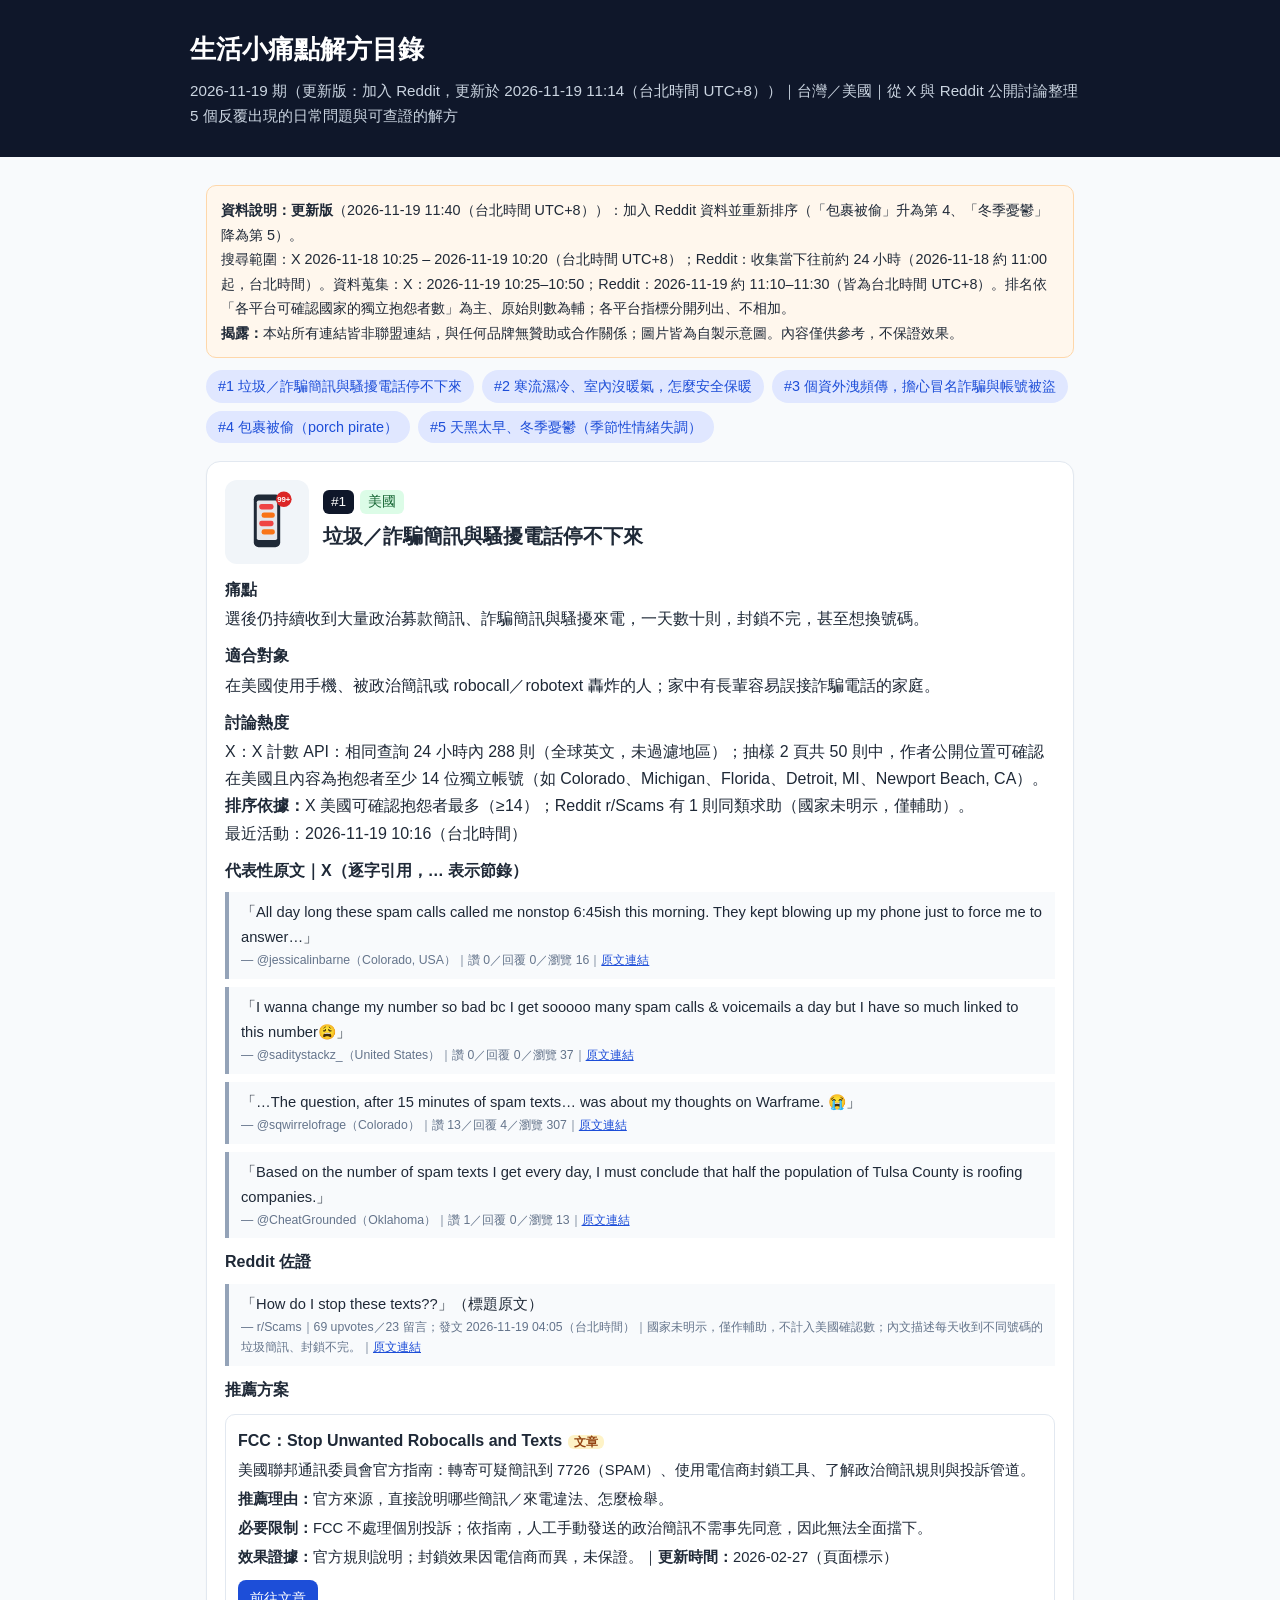
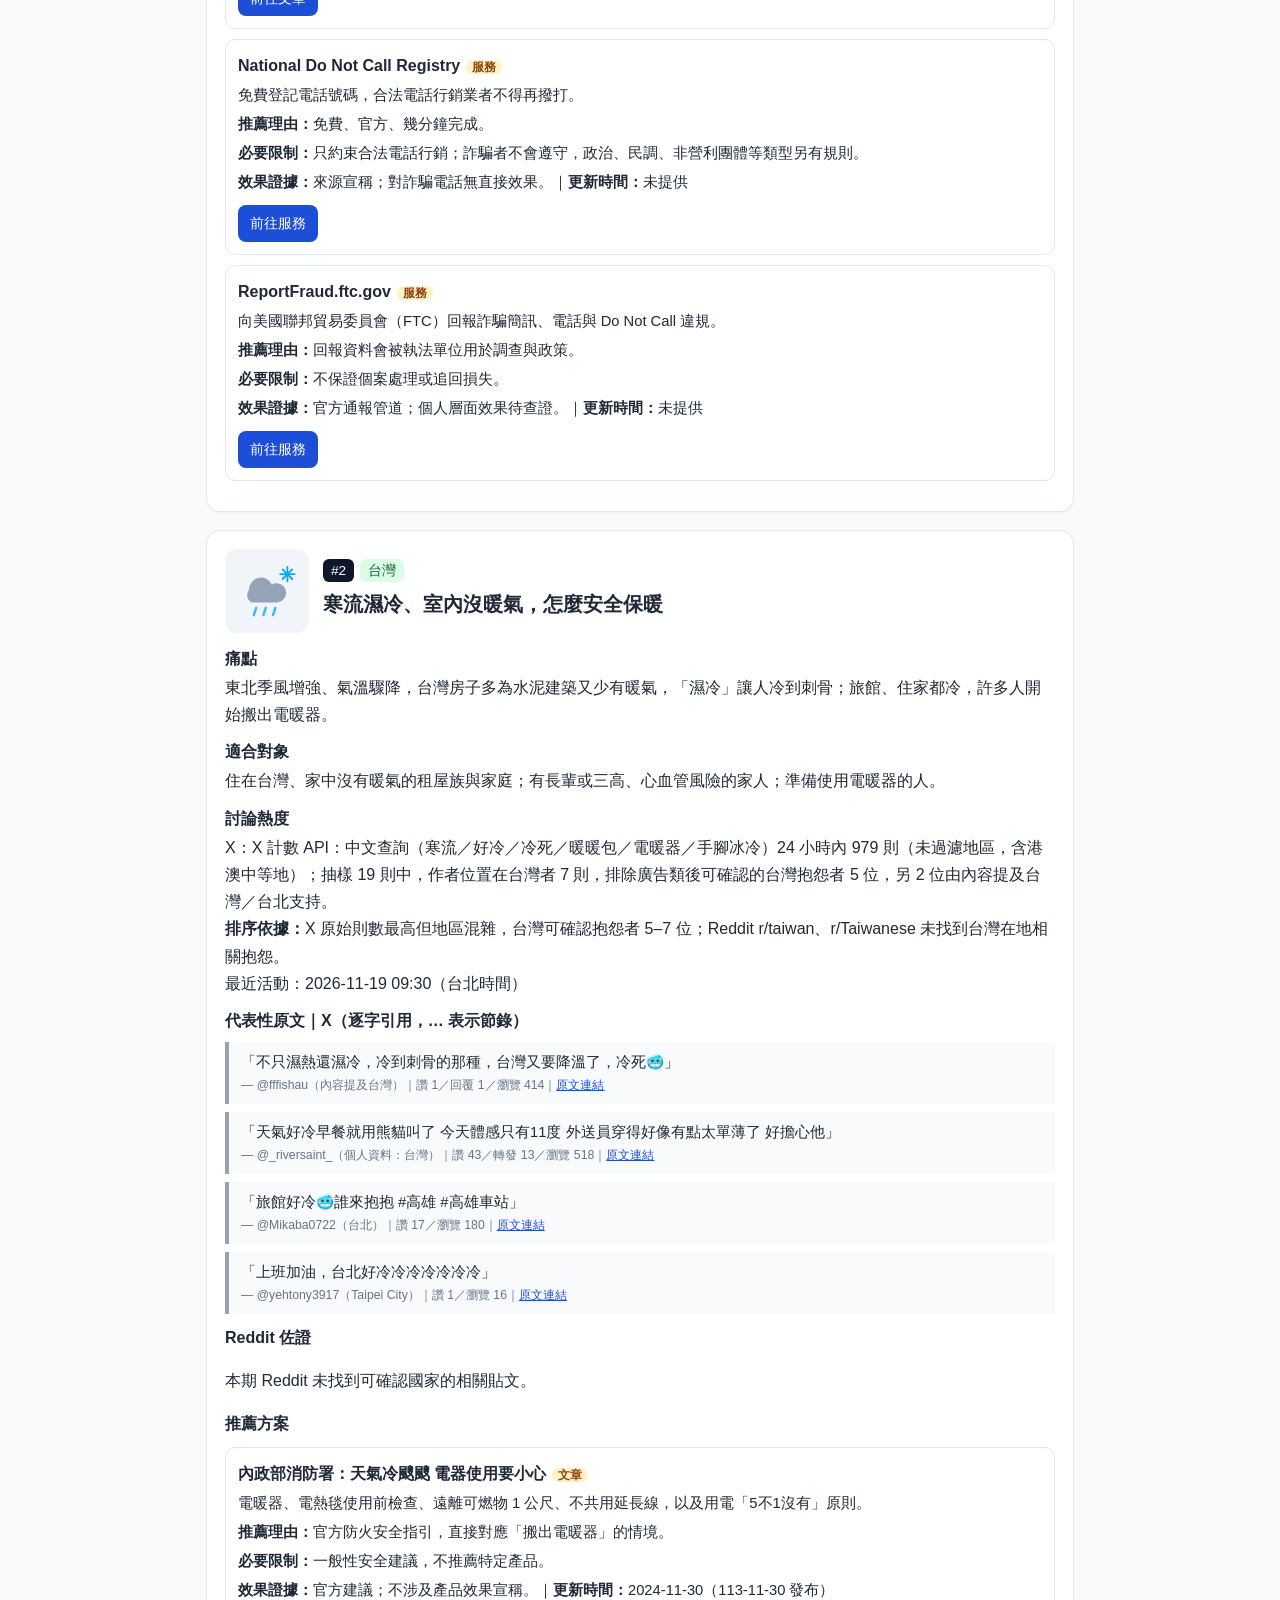
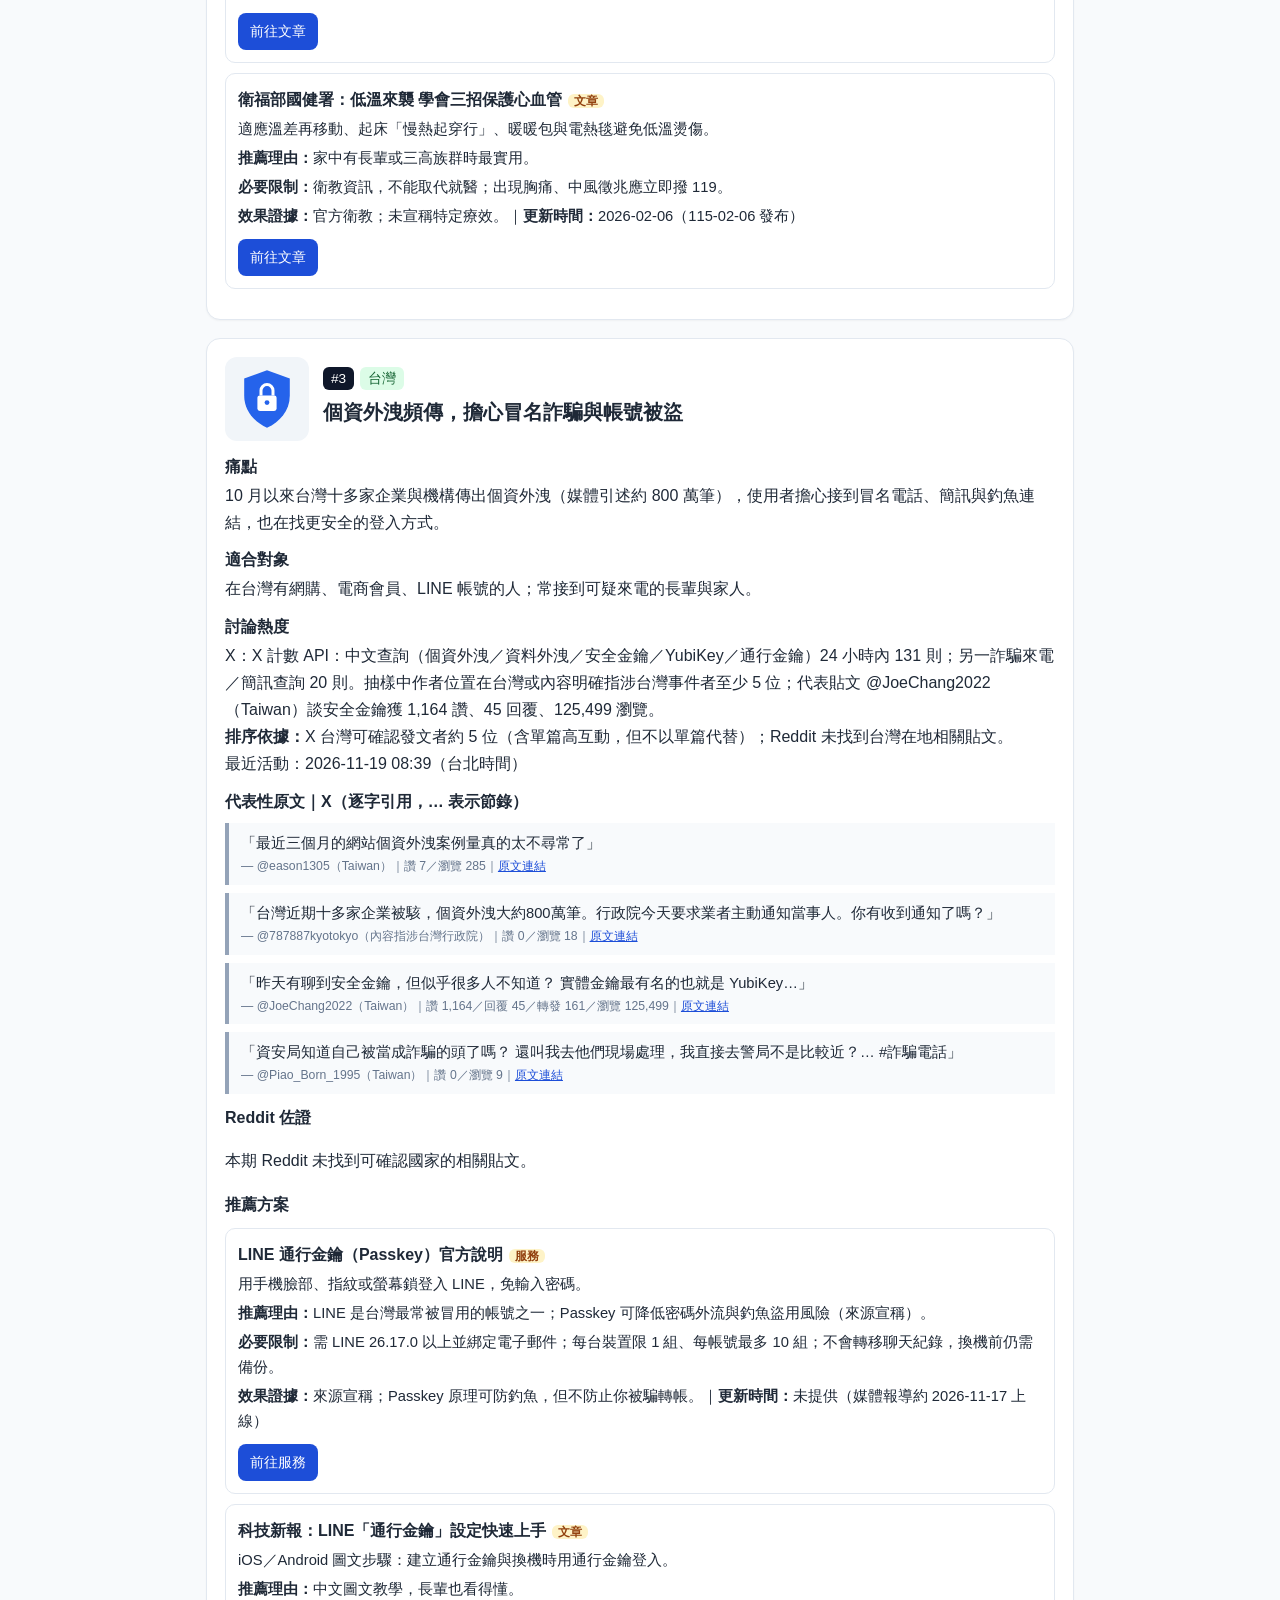
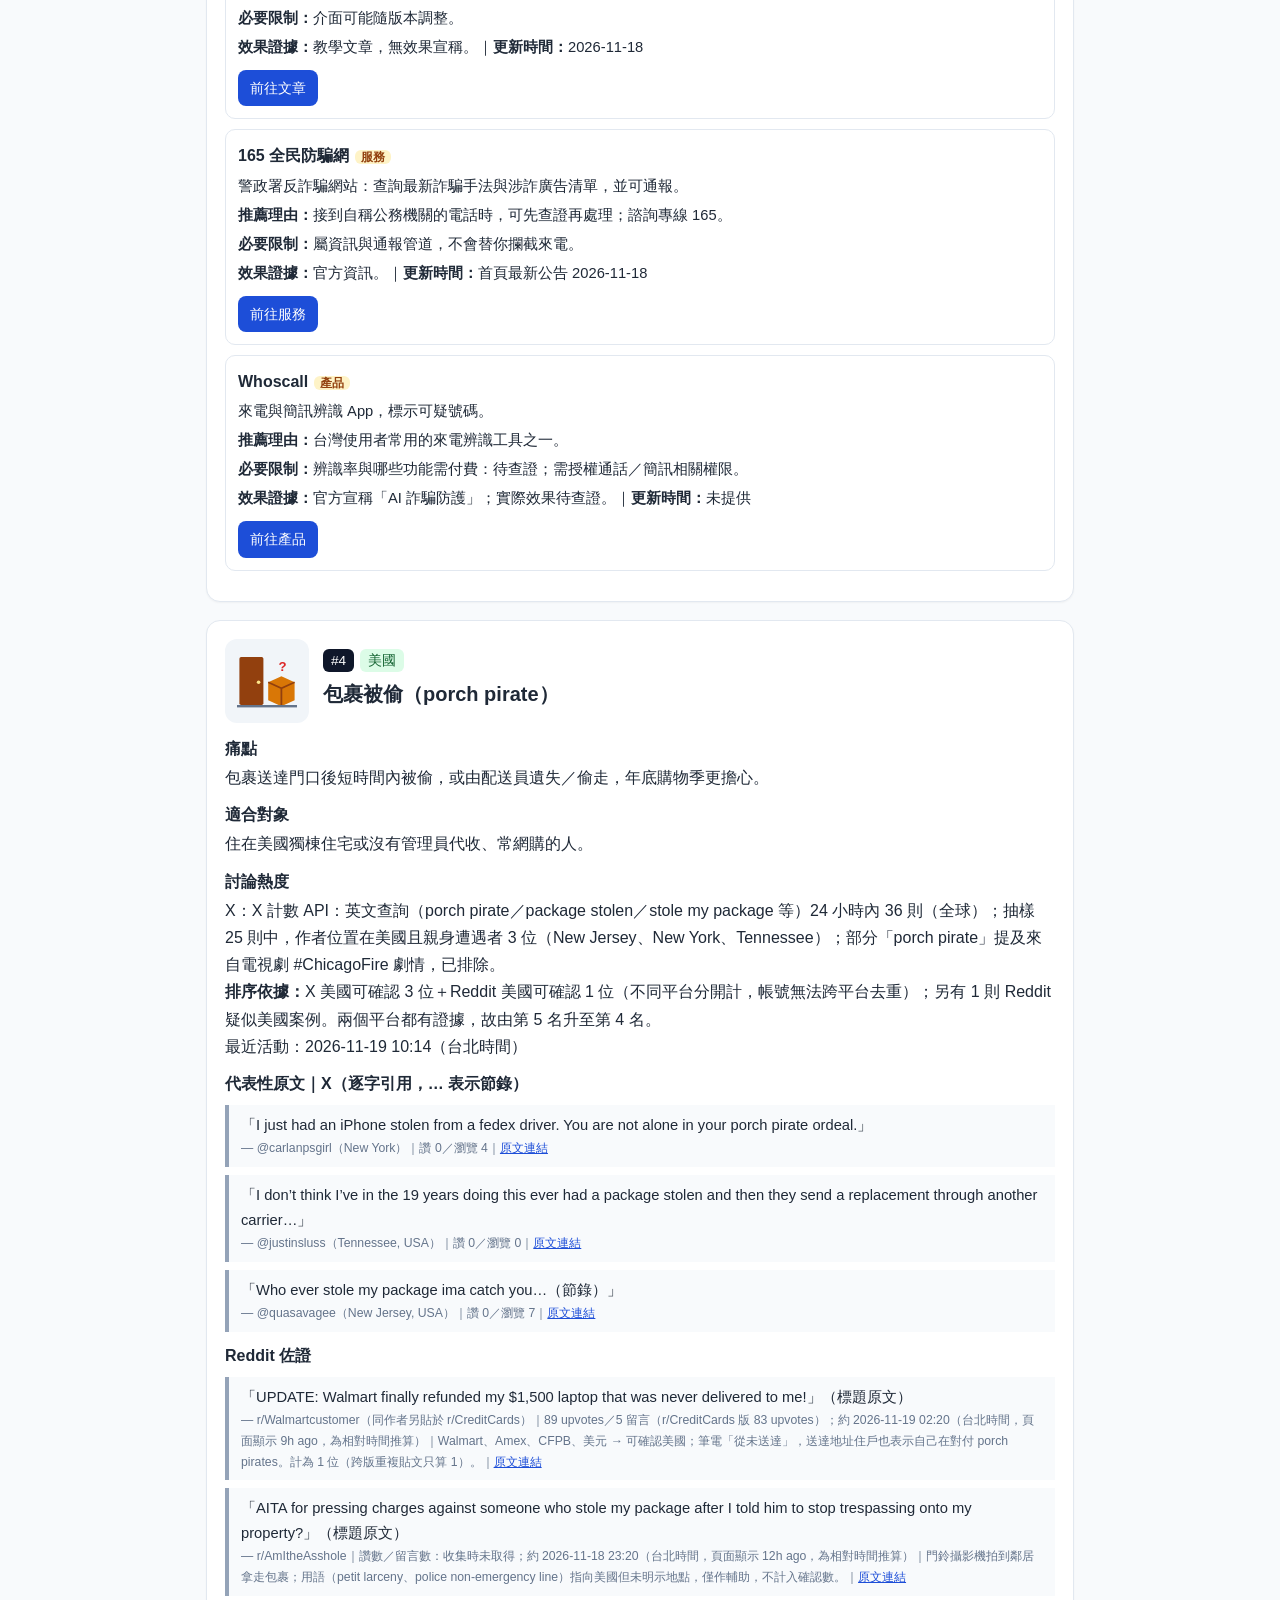
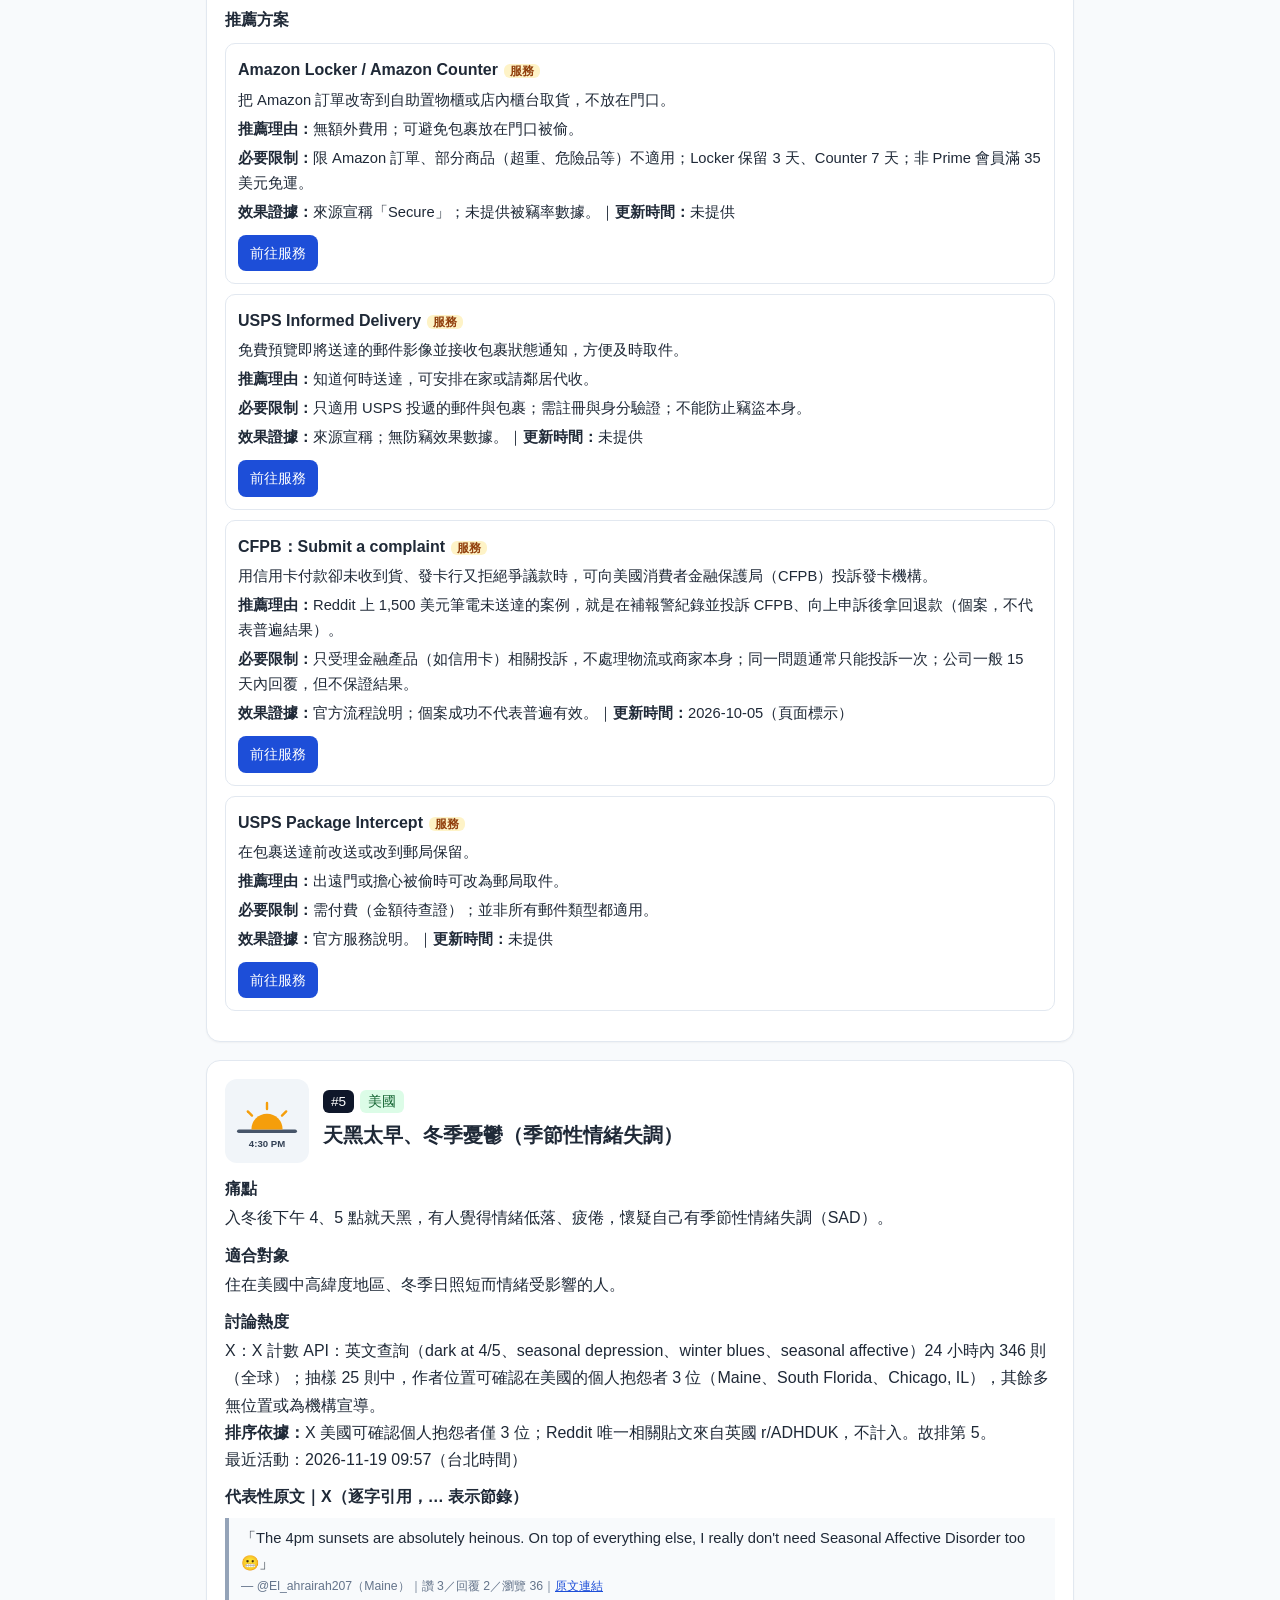
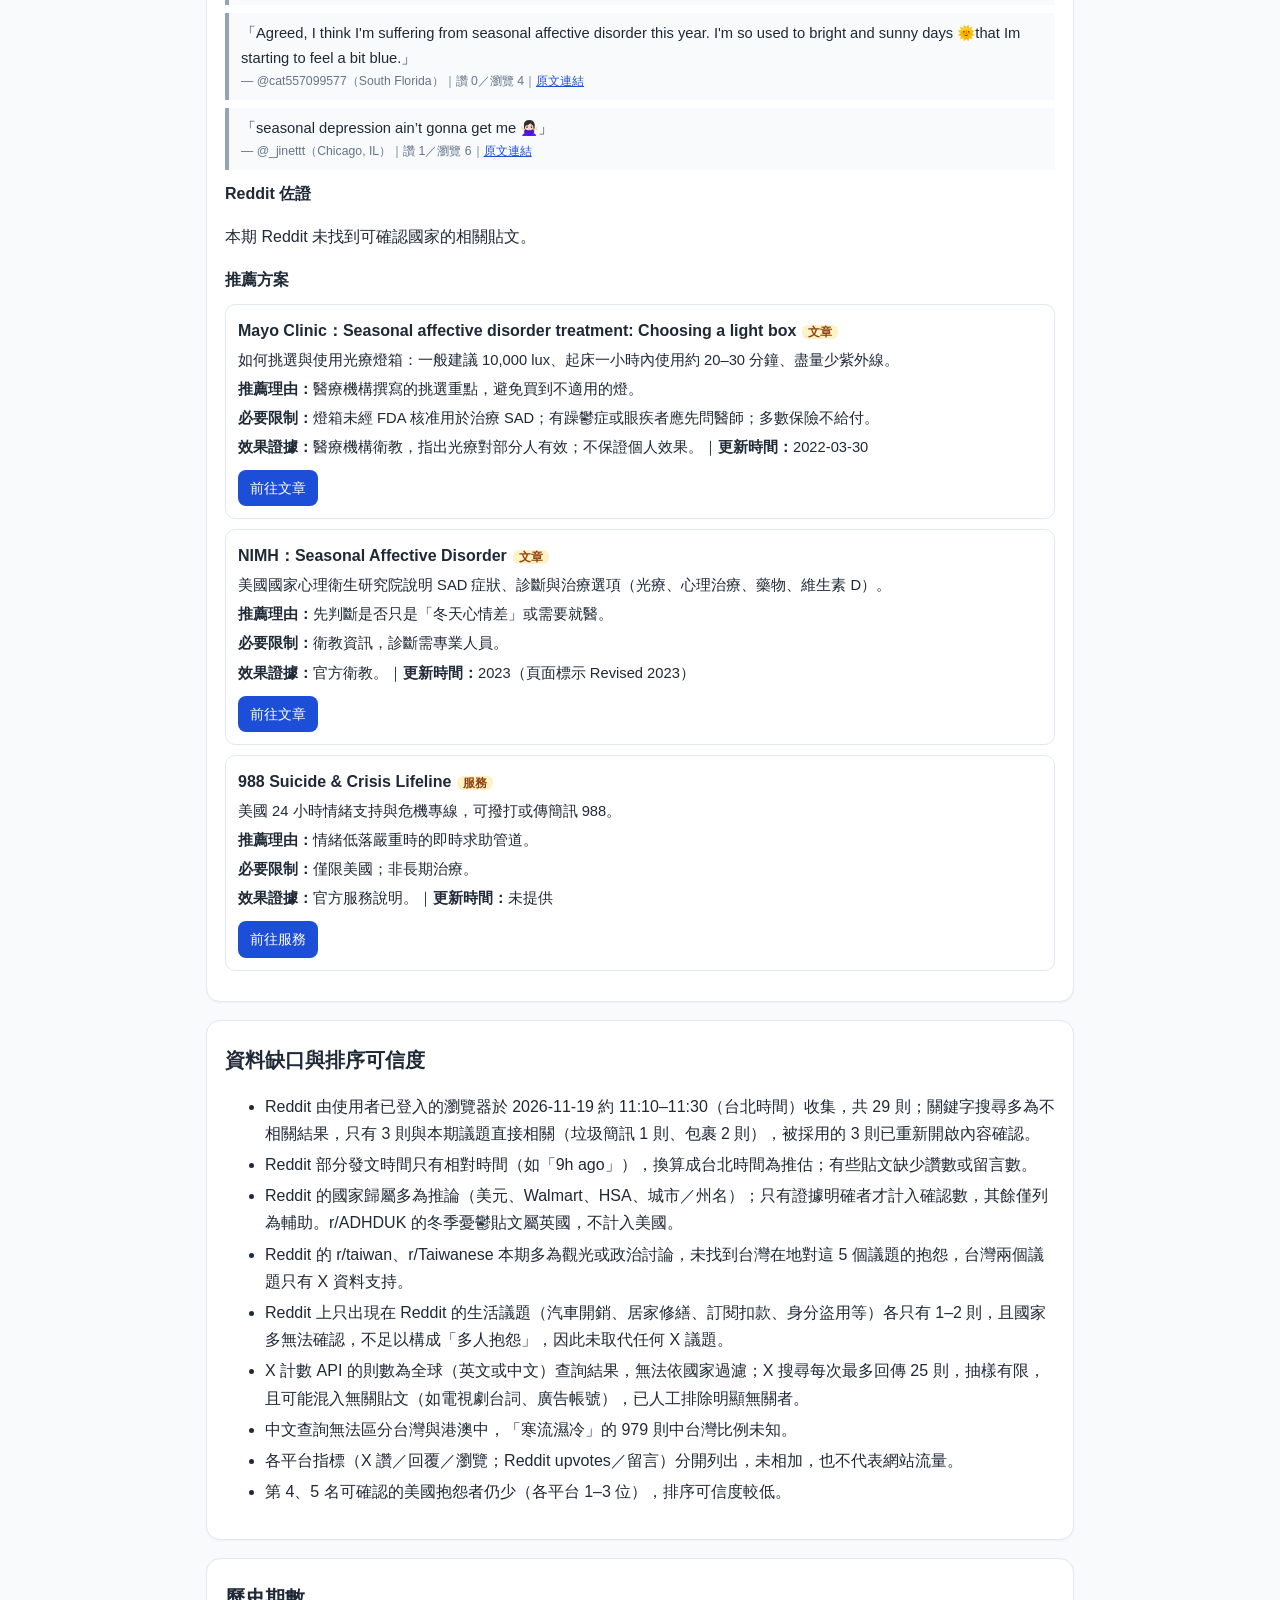
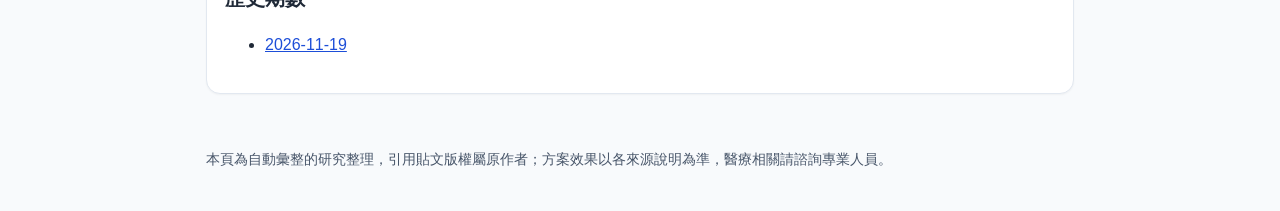
==== commit ed54dc2b: "Fix update timestamp" ====
--- a/index.html
+++ b/index.html
@@ -1,5 +1,5 @@
 <!doctype html><html lang="zh-Hant-TW"><head><meta charset="utf-8"><meta name="viewport" content="width=device-width,initial-scale=1"><title>生活小痛點解方目錄｜2026-11-19</title><meta name="description" content="從 X 討論整理台灣、美國使用者反覆抱怨的生活問題與可查證的解決方案。"><link rel="stylesheet" href="assets/style.css"></head><body>
-<header><div class="w"><h1>生活小痛點解方目錄</h1><p>2026-11-19 期（更新版：加入 Reddit，更新於 2026-11-19 11:40（台北時間 UTC+8））｜台灣／美國｜從 X 與 Reddit 公開討論整理 5 個反覆出現的日常問題與可查證的解方</p></div></header><main>
+<header><div class="w"><h1>生活小痛點解方目錄</h1><p>2026-11-19 期（更新版：加入 Reddit，更新於 2026-11-19 11:14（台北時間 UTC+8））｜台灣／美國｜從 X 與 Reddit 公開討論整理 5 個反覆出現的日常問題與可查證的解方</p></div></header><main>
 <div class="note"><b>資料說明：</b><b>更新版</b>（2026-11-19 11:40（台北時間 UTC+8））：加入 Reddit 資料並重新排序（「包裹被偷」升為第 4、「冬季憂鬱」降為第 5）。<br>搜尋範圍：X 2026-11-18 10:25 – 2026-11-19 10:20（台北時間 UTC+8）；Reddit：收集當下往前約 24 小時（2026-11-18 約 11:00 起，台北時間）。資料蒐集：X：2026-11-19 10:25–10:50；Reddit：2026-11-19 約 11:10–11:30（皆為台北時間 UTC+8）。排名依「各平台可確認國家的獨立抱怨者數」為主、原始則數為輔；各平台指標分開列出、不相加。<br><b>揭露：</b>本站所有連結皆非聯盟連結，與任何品牌無贊助或合作關係；圖片皆為自製示意圖。內容僅供參考，不保證效果。</div>
 <nav class="toc"><a href="#spam">#1 垃圾／詐騙簡訊與騷擾電話停不下來</a><a href="#cold">#2 寒流濕冷、室內沒暖氣，怎麼安全保暖</a><a href="#privacy">#3 個資外洩頻傳，擔心冒名詐騙與帳號被盜</a><a href="#package">#4 包裹被偷（porch pirate）</a><a href="#sad">#5 天黑太早、冬季憂鬱（季節性情緒失調）</a></nav>
 <section class="card" id="spam"><div class="head"><svg viewBox="0 0 120 120" role="img" aria-label="手機收到大量簡訊示意圖"><rect x="38" y="14" width="44" height="88" rx="8" fill="#1f2937"/><rect x="43" y="24" width="34" height="66" rx="3" fill="#e5e7eb"/><rect x="47" y="30" width="24" height="9" rx="4" fill="#ef4444"/><rect x="51" y="44" width="22" height="9" rx="4" fill="#f97316"/><rect x="47" y="58" width="24" height="9" rx="4" fill="#ef4444"/><rect x="51" y="72" width="22" height="9" rx="4" fill="#f97316"/><circle cx="88" cy="22" r="13" fill="#dc2626"/><text x="88" y="27" font-size="13" text-anchor="middle" fill="#fff" font-family="sans-serif" font-weight="700">99+</text></svg><div><span class="rank">#1</span><span class="tag">美國</span><h2>垃圾／詐騙簡訊與騷擾電話停不下來</h2></div></div><dl>
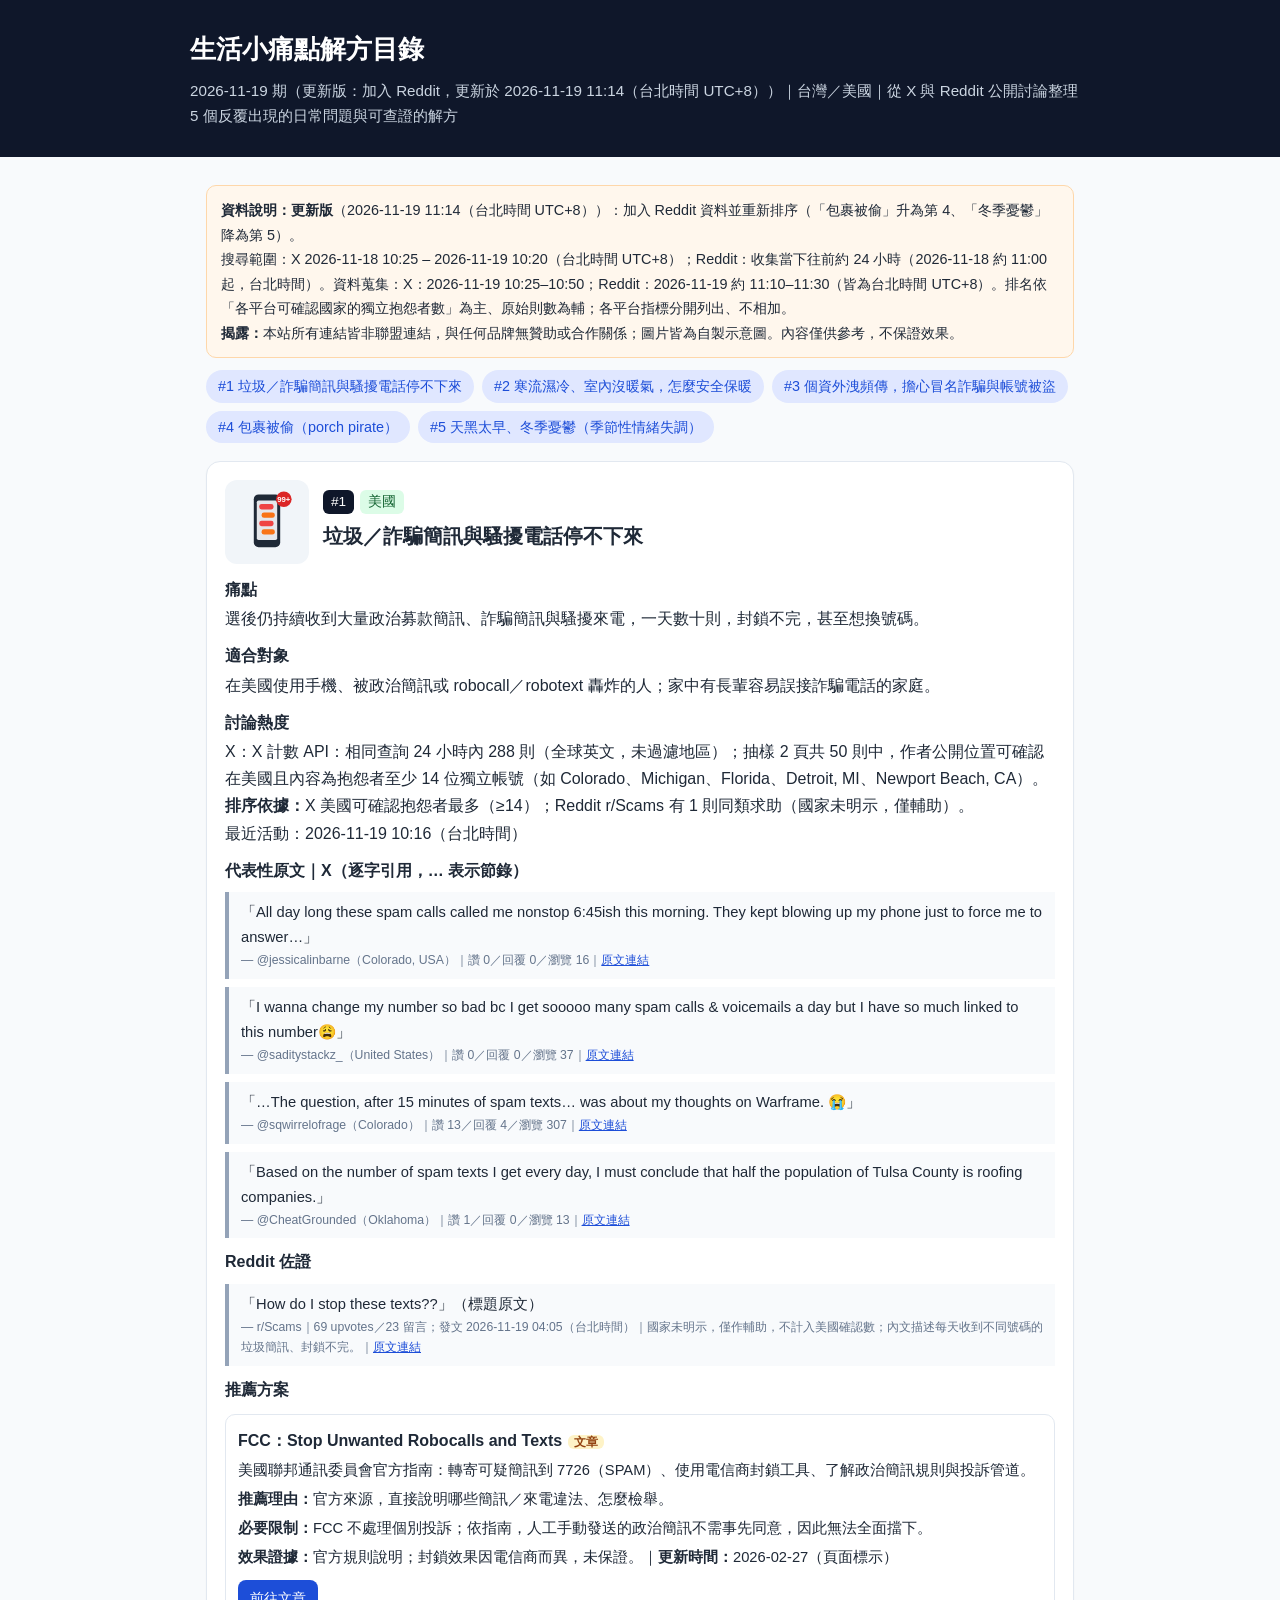
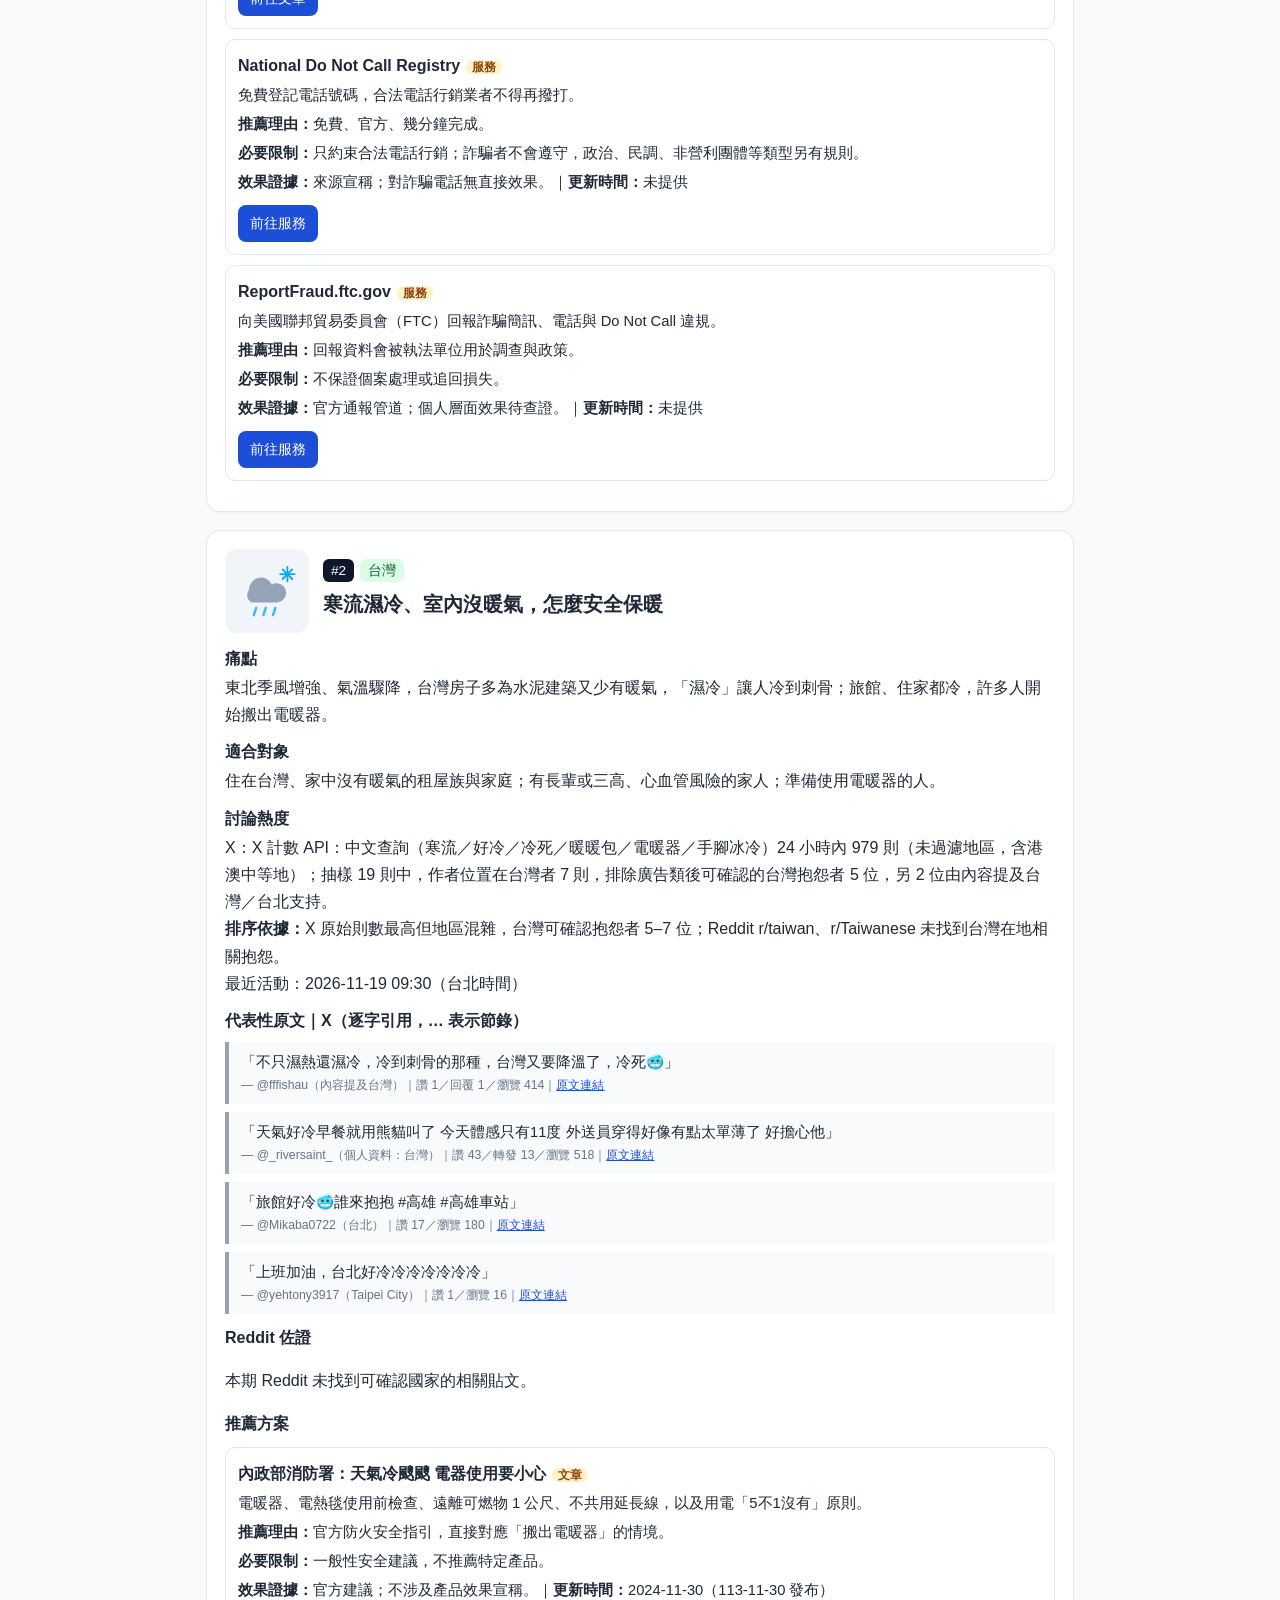
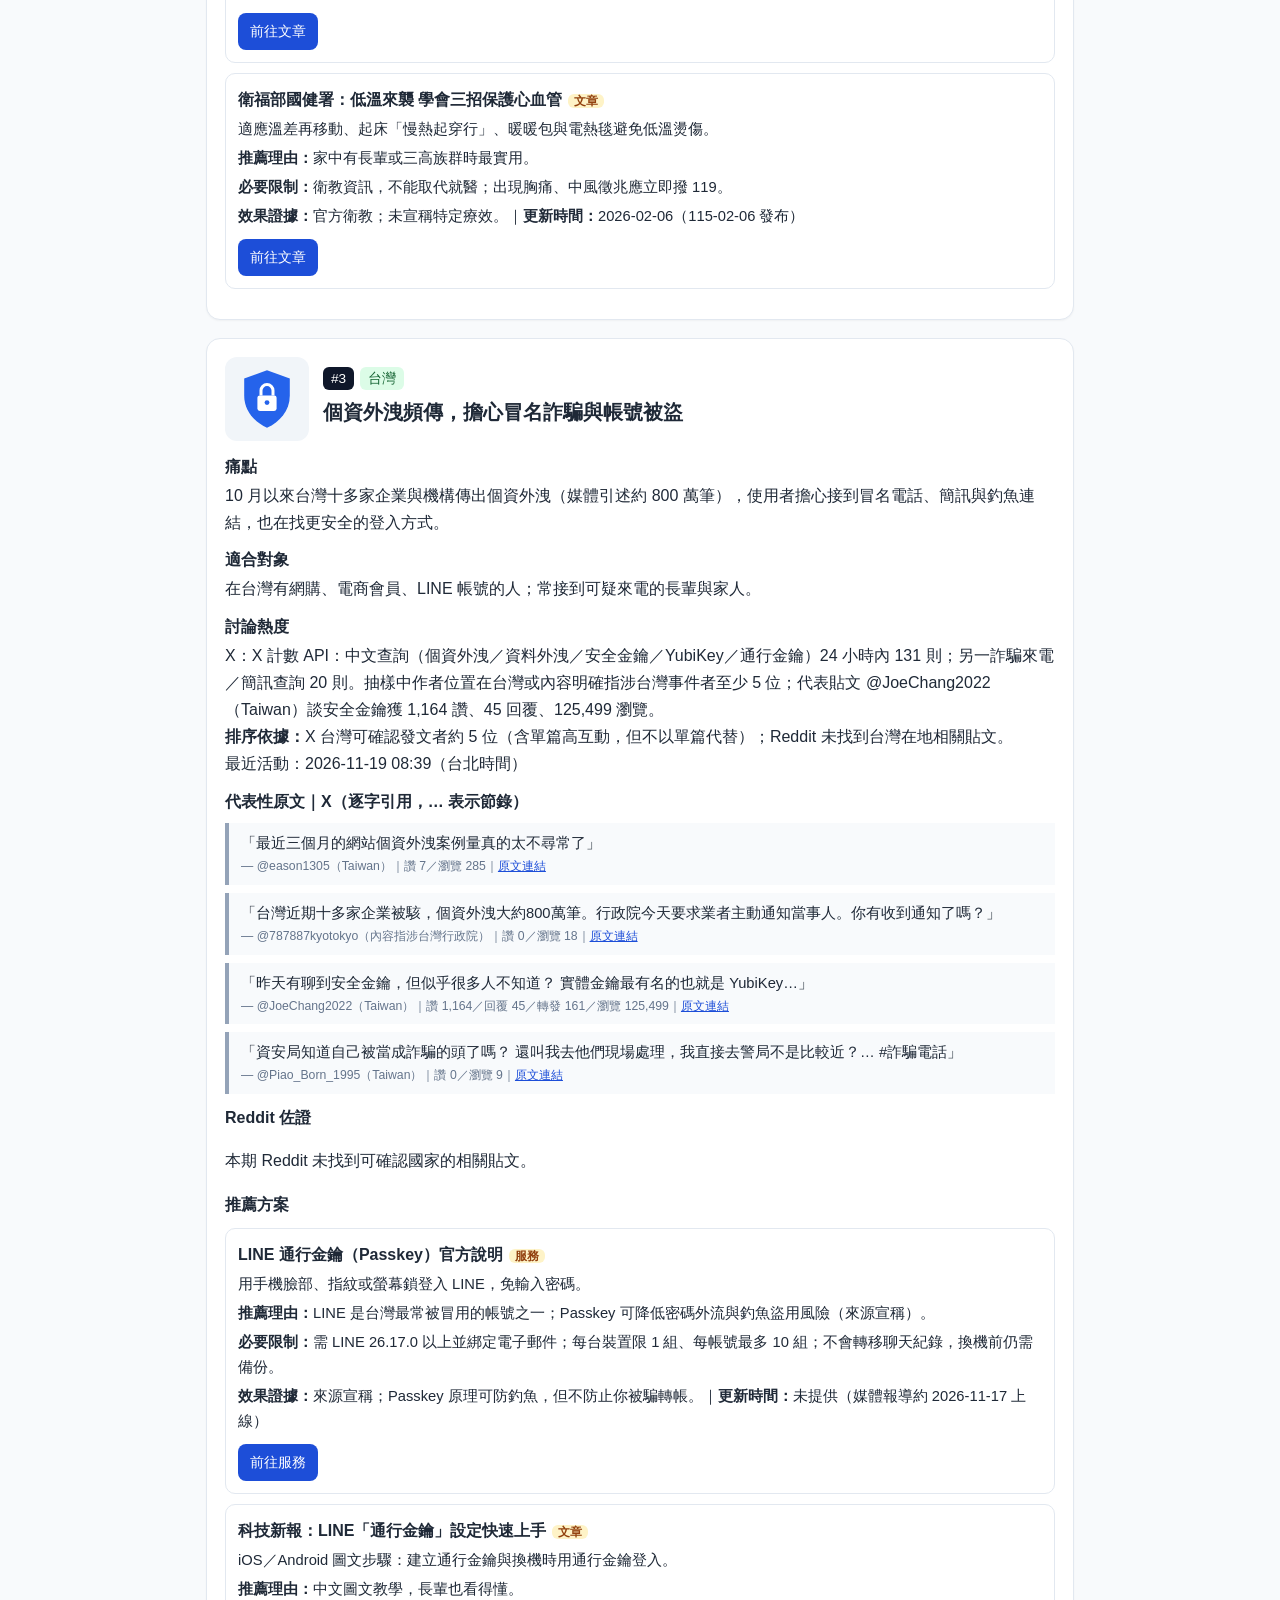
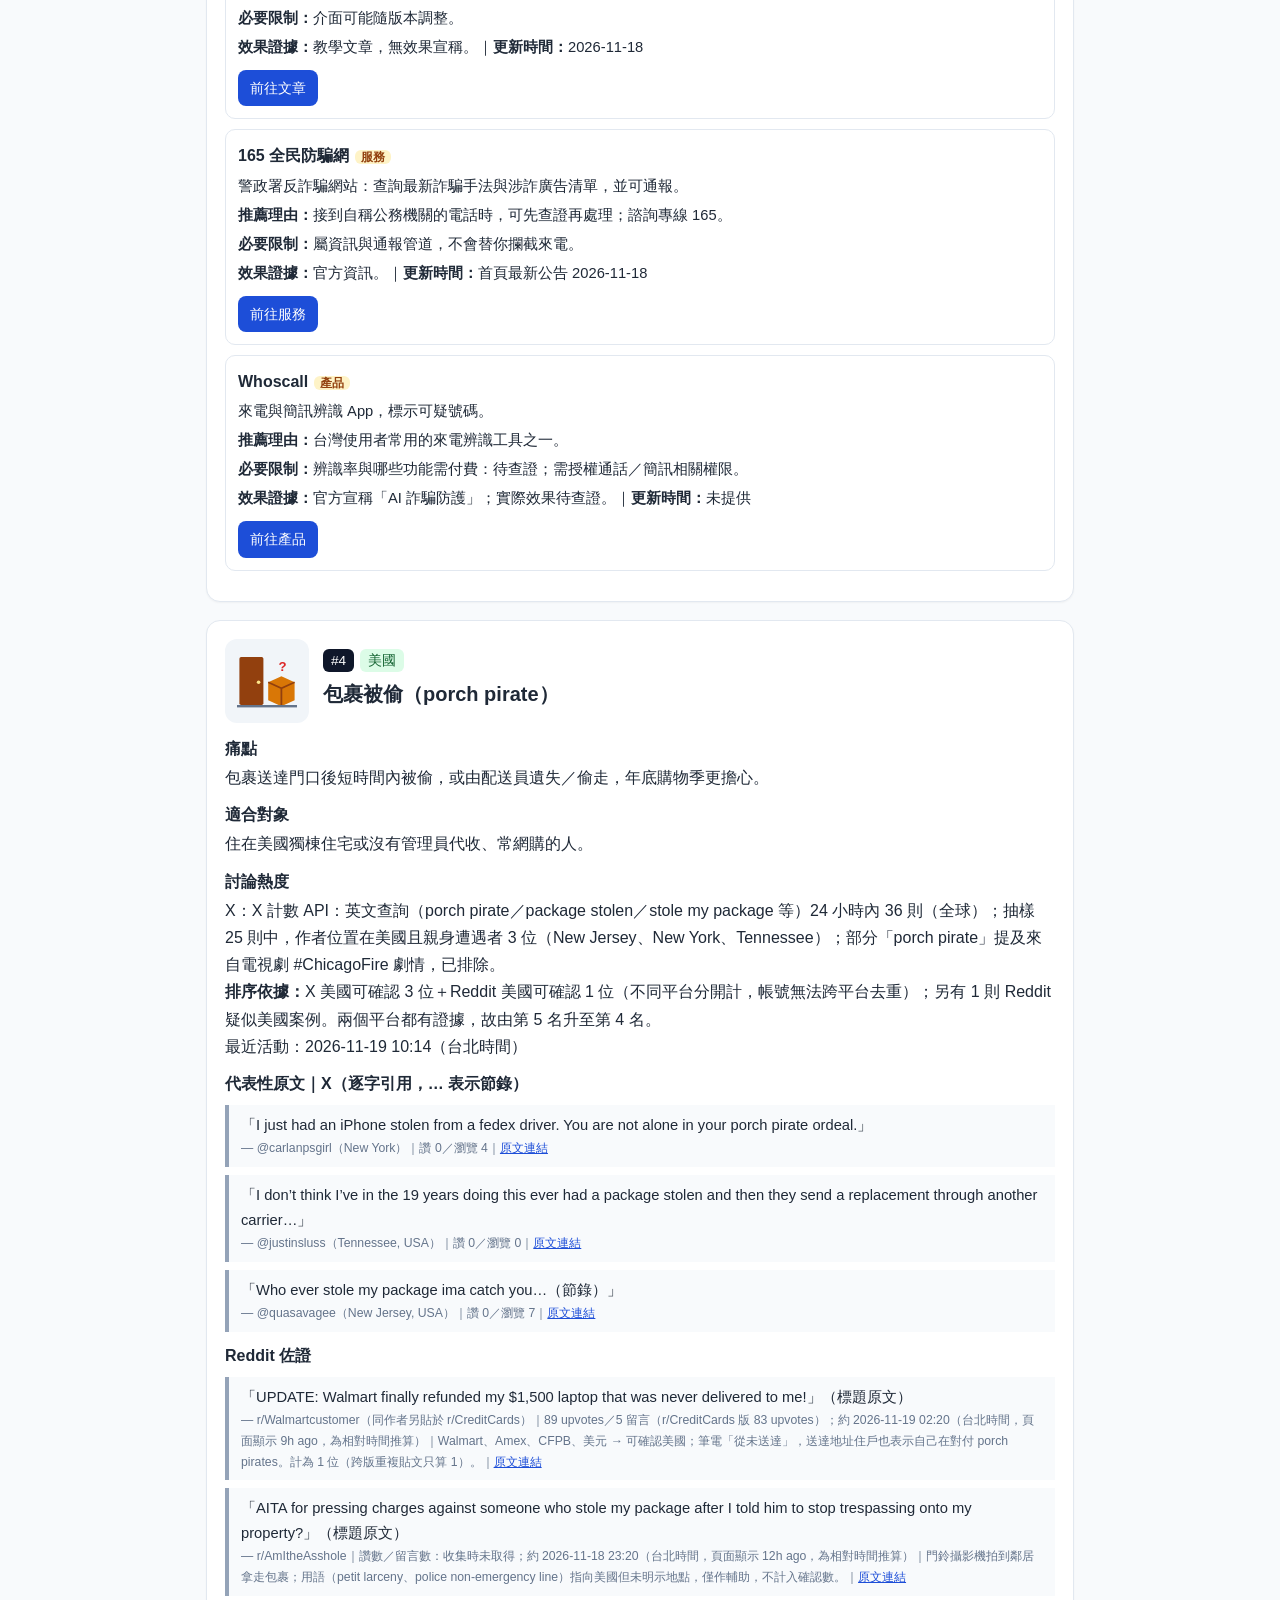
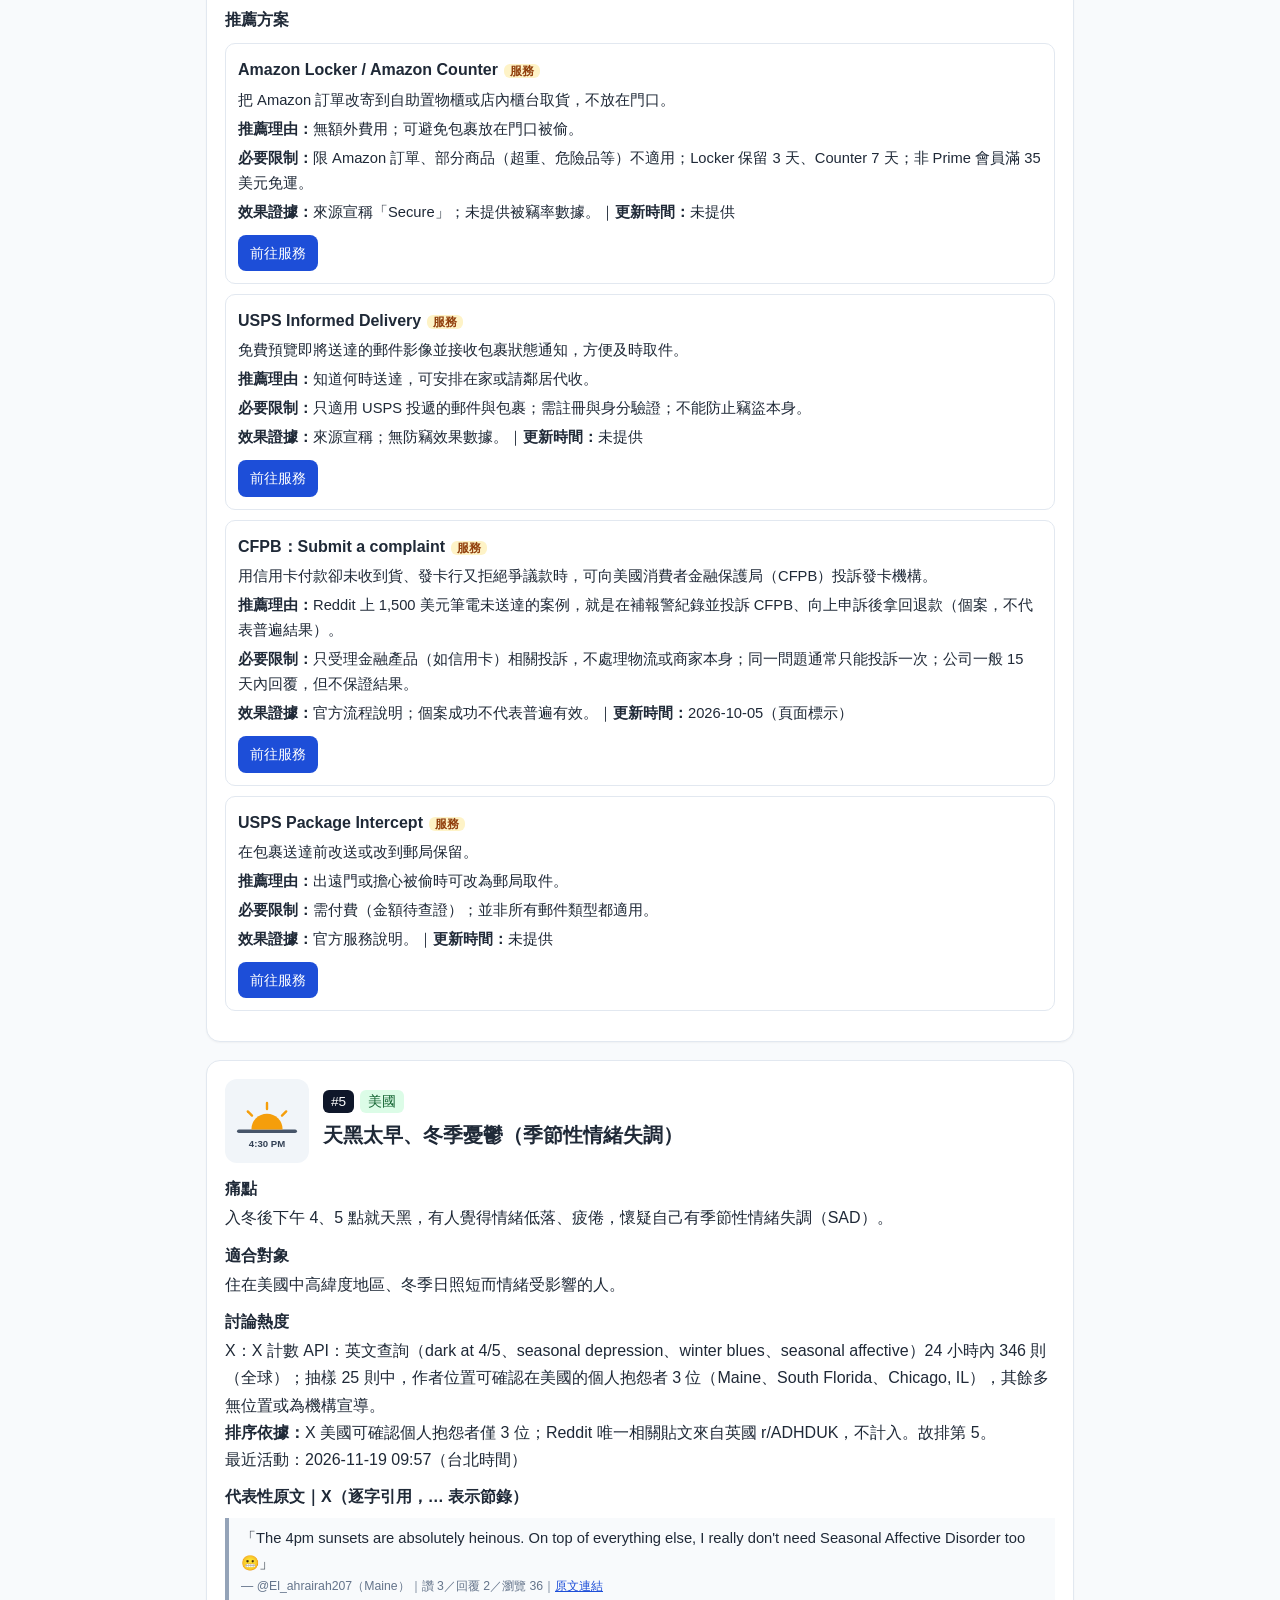
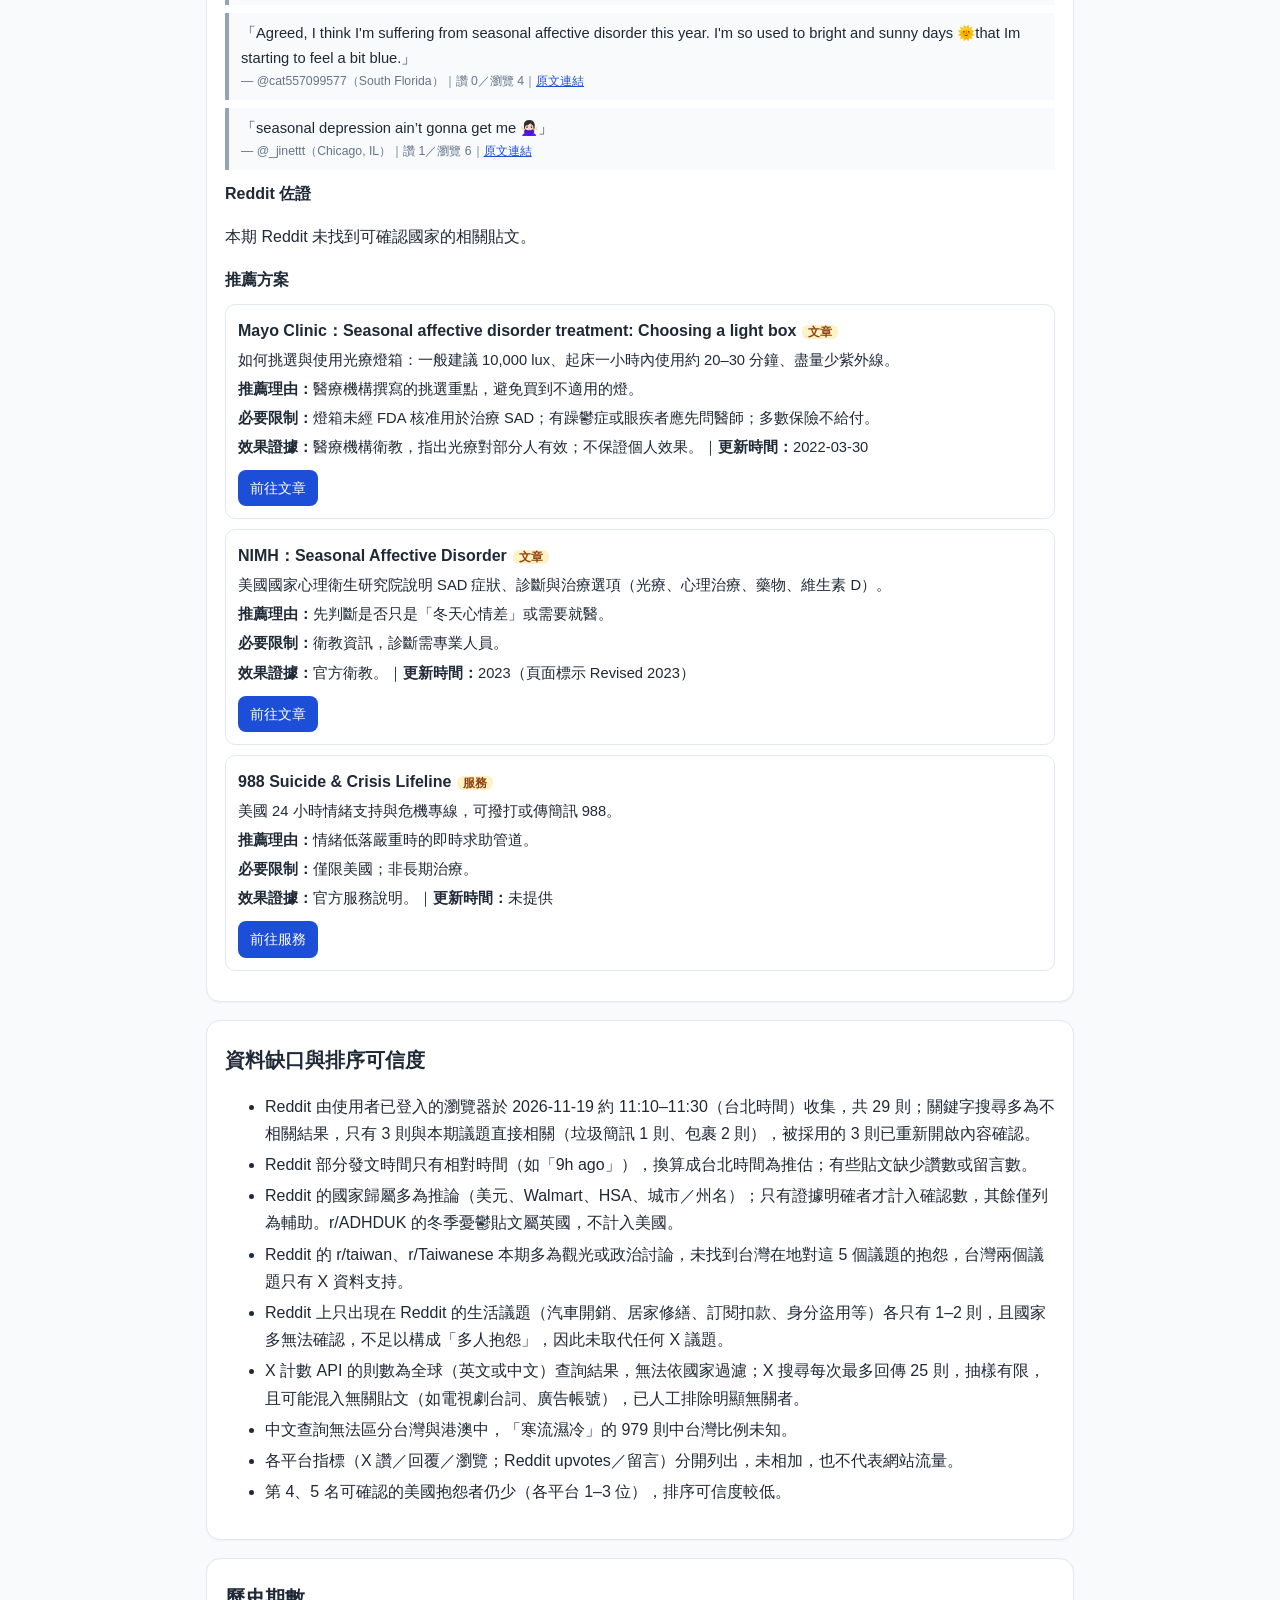
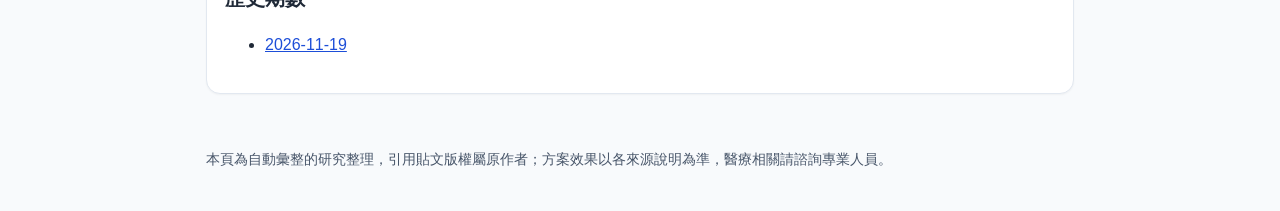
==== commit 96f40989: "Fix remaining timestamp" ====
--- a/index.html
+++ b/index.html
@@ -1,6 +1,6 @@
 <!doctype html><html lang="zh-Hant-TW"><head><meta charset="utf-8"><meta name="viewport" content="width=device-width,initial-scale=1"><title>生活小痛點解方目錄｜2026-11-19</title><meta name="description" content="從 X 討論整理台灣、美國使用者反覆抱怨的生活問題與可查證的解決方案。"><link rel="stylesheet" href="assets/style.css"></head><body>
 <header><div class="w"><h1>生活小痛點解方目錄</h1><p>2026-11-19 期（更新版：加入 Reddit，更新於 2026-11-19 11:14（台北時間 UTC+8））｜台灣／美國｜從 X 與 Reddit 公開討論整理 5 個反覆出現的日常問題與可查證的解方</p></div></header><main>
-<div class="note"><b>資料說明：</b><b>更新版</b>（2026-11-19 11:40（台北時間 UTC+8））：加入 Reddit 資料並重新排序（「包裹被偷」升為第 4、「冬季憂鬱」降為第 5）。<br>搜尋範圍：X 2026-11-18 10:25 – 2026-11-19 10:20（台北時間 UTC+8）；Reddit：收集當下往前約 24 小時（2026-11-18 約 11:00 起，台北時間）。資料蒐集：X：2026-11-19 10:25–10:50；Reddit：2026-11-19 約 11:10–11:30（皆為台北時間 UTC+8）。排名依「各平台可確認國家的獨立抱怨者數」為主、原始則數為輔；各平台指標分開列出、不相加。<br><b>揭露：</b>本站所有連結皆非聯盟連結，與任何品牌無贊助或合作關係；圖片皆為自製示意圖。內容僅供參考，不保證效果。</div>
+<div class="note"><b>資料說明：</b><b>更新版</b>（2026-11-19 11:14（台北時間 UTC+8））：加入 Reddit 資料並重新排序（「包裹被偷」升為第 4、「冬季憂鬱」降為第 5）。<br>搜尋範圍：X 2026-11-18 10:25 – 2026-11-19 10:20（台北時間 UTC+8）；Reddit：收集當下往前約 24 小時（2026-11-18 約 11:00 起，台北時間）。資料蒐集：X：2026-11-19 10:25–10:50；Reddit：2026-11-19 約 11:10–11:30（皆為台北時間 UTC+8）。排名依「各平台可確認國家的獨立抱怨者數」為主、原始則數為輔；各平台指標分開列出、不相加。<br><b>揭露：</b>本站所有連結皆非聯盟連結，與任何品牌無贊助或合作關係；圖片皆為自製示意圖。內容僅供參考，不保證效果。</div>
 <nav class="toc"><a href="#spam">#1 垃圾／詐騙簡訊與騷擾電話停不下來</a><a href="#cold">#2 寒流濕冷、室內沒暖氣，怎麼安全保暖</a><a href="#privacy">#3 個資外洩頻傳，擔心冒名詐騙與帳號被盜</a><a href="#package">#4 包裹被偷（porch pirate）</a><a href="#sad">#5 天黑太早、冬季憂鬱（季節性情緒失調）</a></nav>
 <section class="card" id="spam"><div class="head"><svg viewBox="0 0 120 120" role="img" aria-label="手機收到大量簡訊示意圖"><rect x="38" y="14" width="44" height="88" rx="8" fill="#1f2937"/><rect x="43" y="24" width="34" height="66" rx="3" fill="#e5e7eb"/><rect x="47" y="30" width="24" height="9" rx="4" fill="#ef4444"/><rect x="51" y="44" width="22" height="9" rx="4" fill="#f97316"/><rect x="47" y="58" width="24" height="9" rx="4" fill="#ef4444"/><rect x="51" y="72" width="22" height="9" rx="4" fill="#f97316"/><circle cx="88" cy="22" r="13" fill="#dc2626"/><text x="88" y="27" font-size="13" text-anchor="middle" fill="#fff" font-family="sans-serif" font-weight="700">99+</text></svg><div><span class="rank">#1</span><span class="tag">美國</span><h2>垃圾／詐騙簡訊與騷擾電話停不下來</h2></div></div><dl>
 <dt>痛點</dt><dd>選後仍持續收到大量政治募款簡訊、詐騙簡訊與騷擾來電，一天數十則，封鎖不完，甚至想換號碼。</dd><dt>適合對象</dt><dd>在美國使用手機、被政治簡訊或 robocall／robotext 轟炸的人；家中有長輩容易誤接詐騙電話的家庭。</dd><dt>討論熱度</dt><dd>X：X 計數 API：相同查詢 24 小時內 288 則（全球英文，未過濾地區）；抽樣 2 頁共 50 則中，作者公開位置可確認在美國且內容為抱怨者至少 14 位獨立帳號（如 Colorado、Michigan、Florida、Detroit, MI、Newport Beach, CA）。<br><b>排序依據：</b>X 美國可確認抱怨者最多（≥14）；Reddit r/Scams 有 1 則同類求助（國家未明示，僅輔助）。<br>最近活動：2026-11-19 10:16（台北時間）</dd><dt>代表性原文｜X（逐字引用，… 表示節錄）</dt><dd>
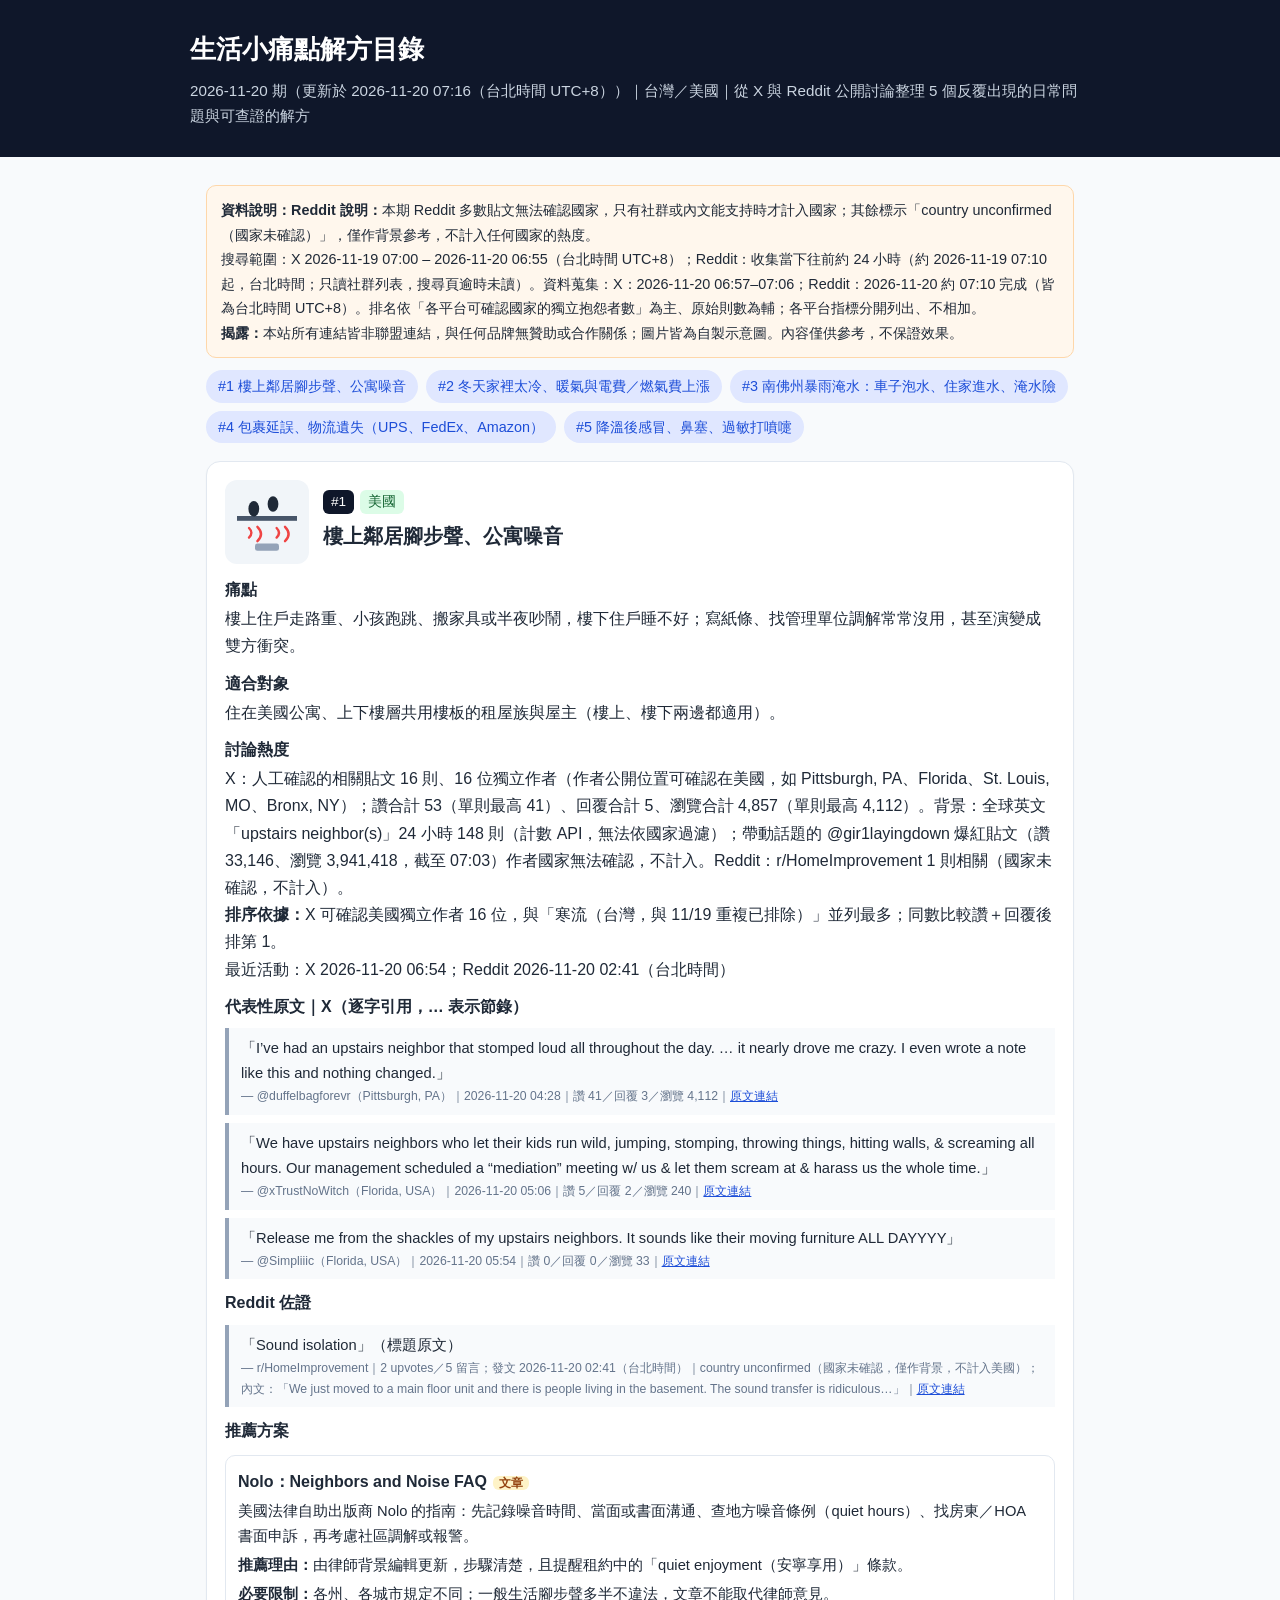
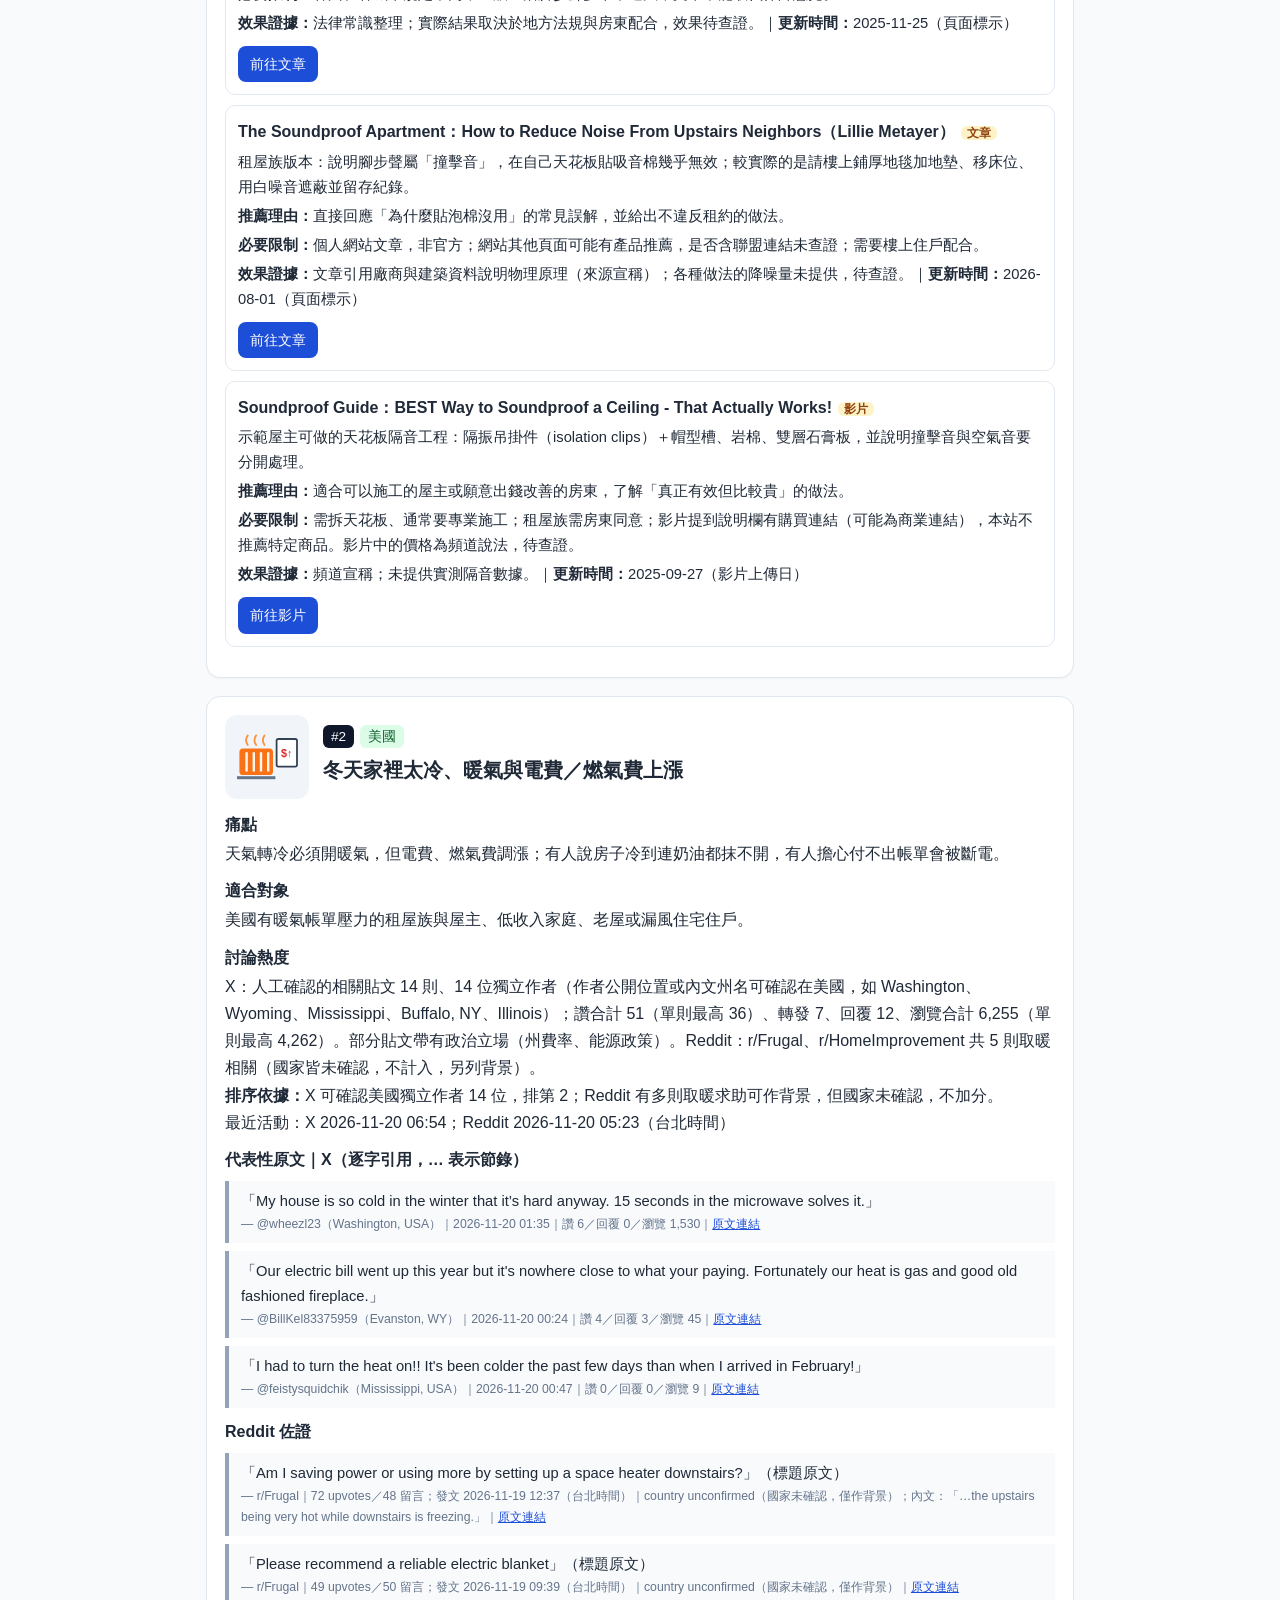
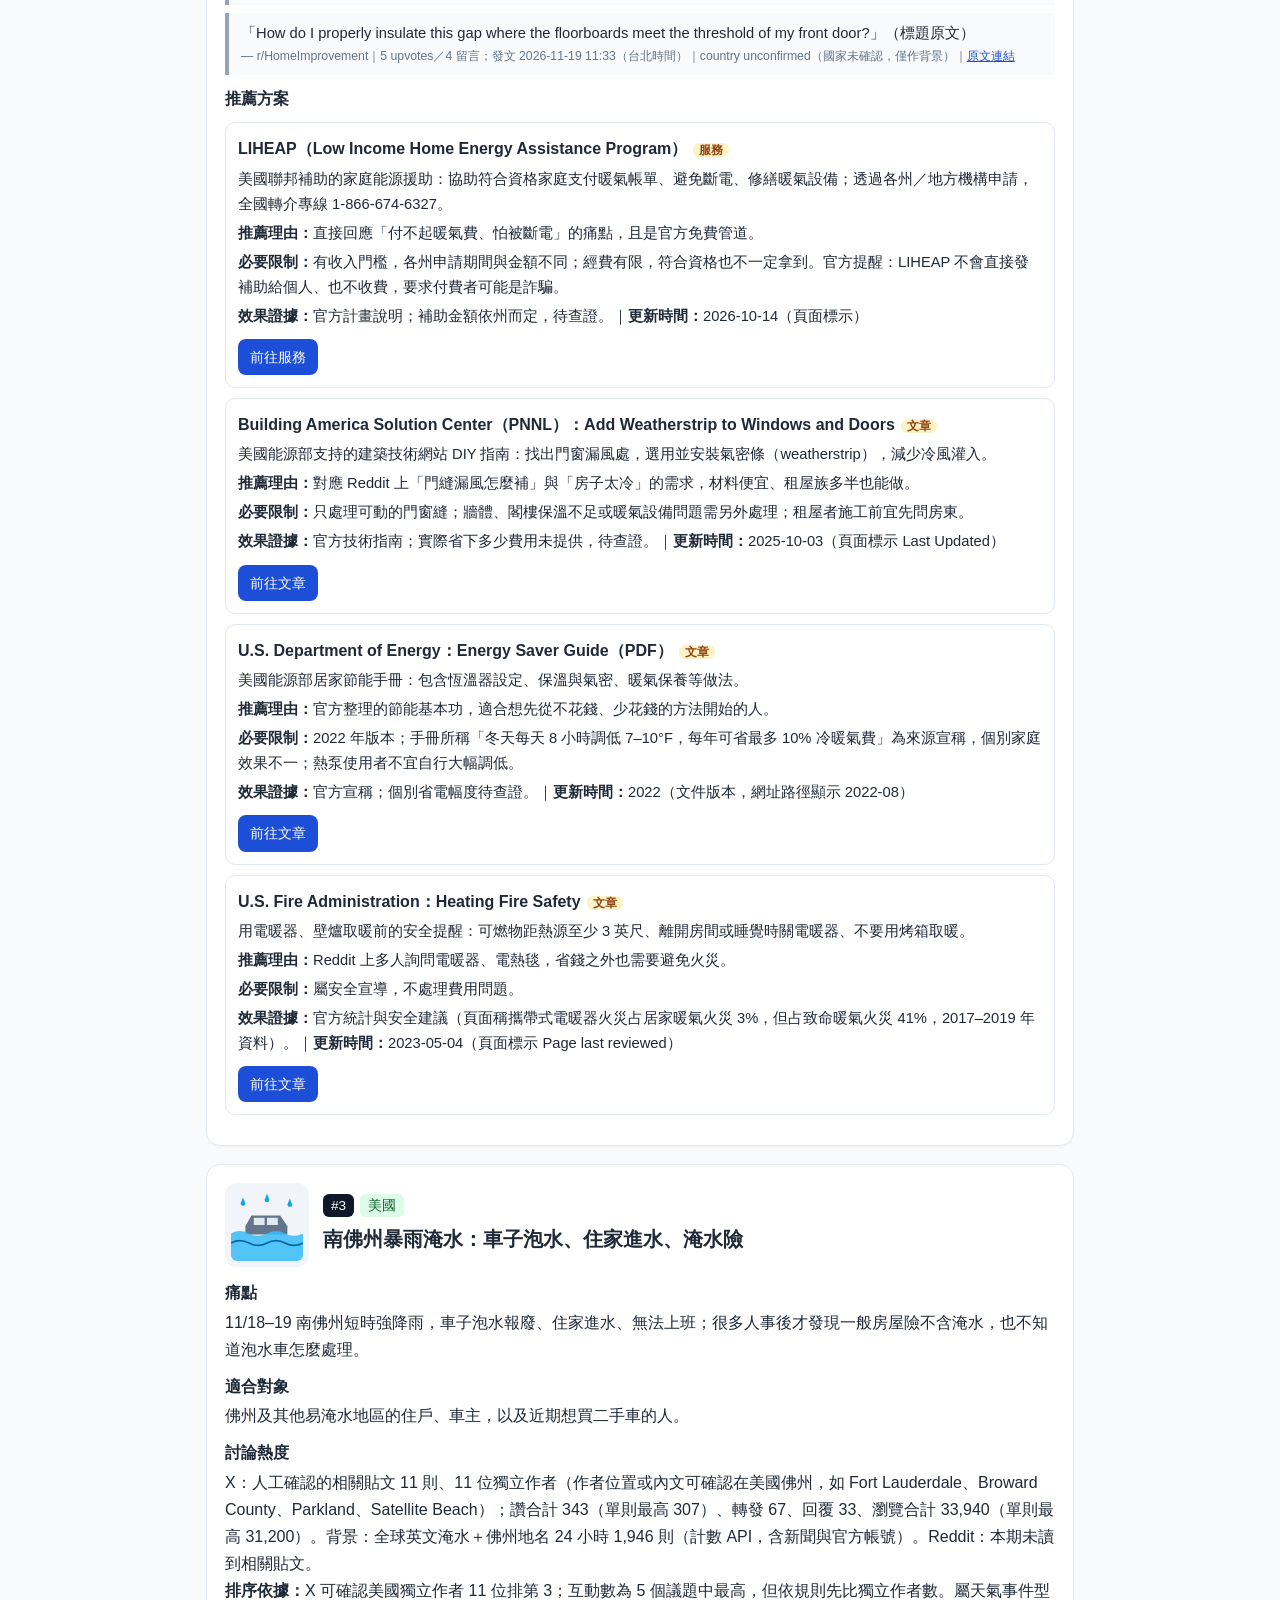
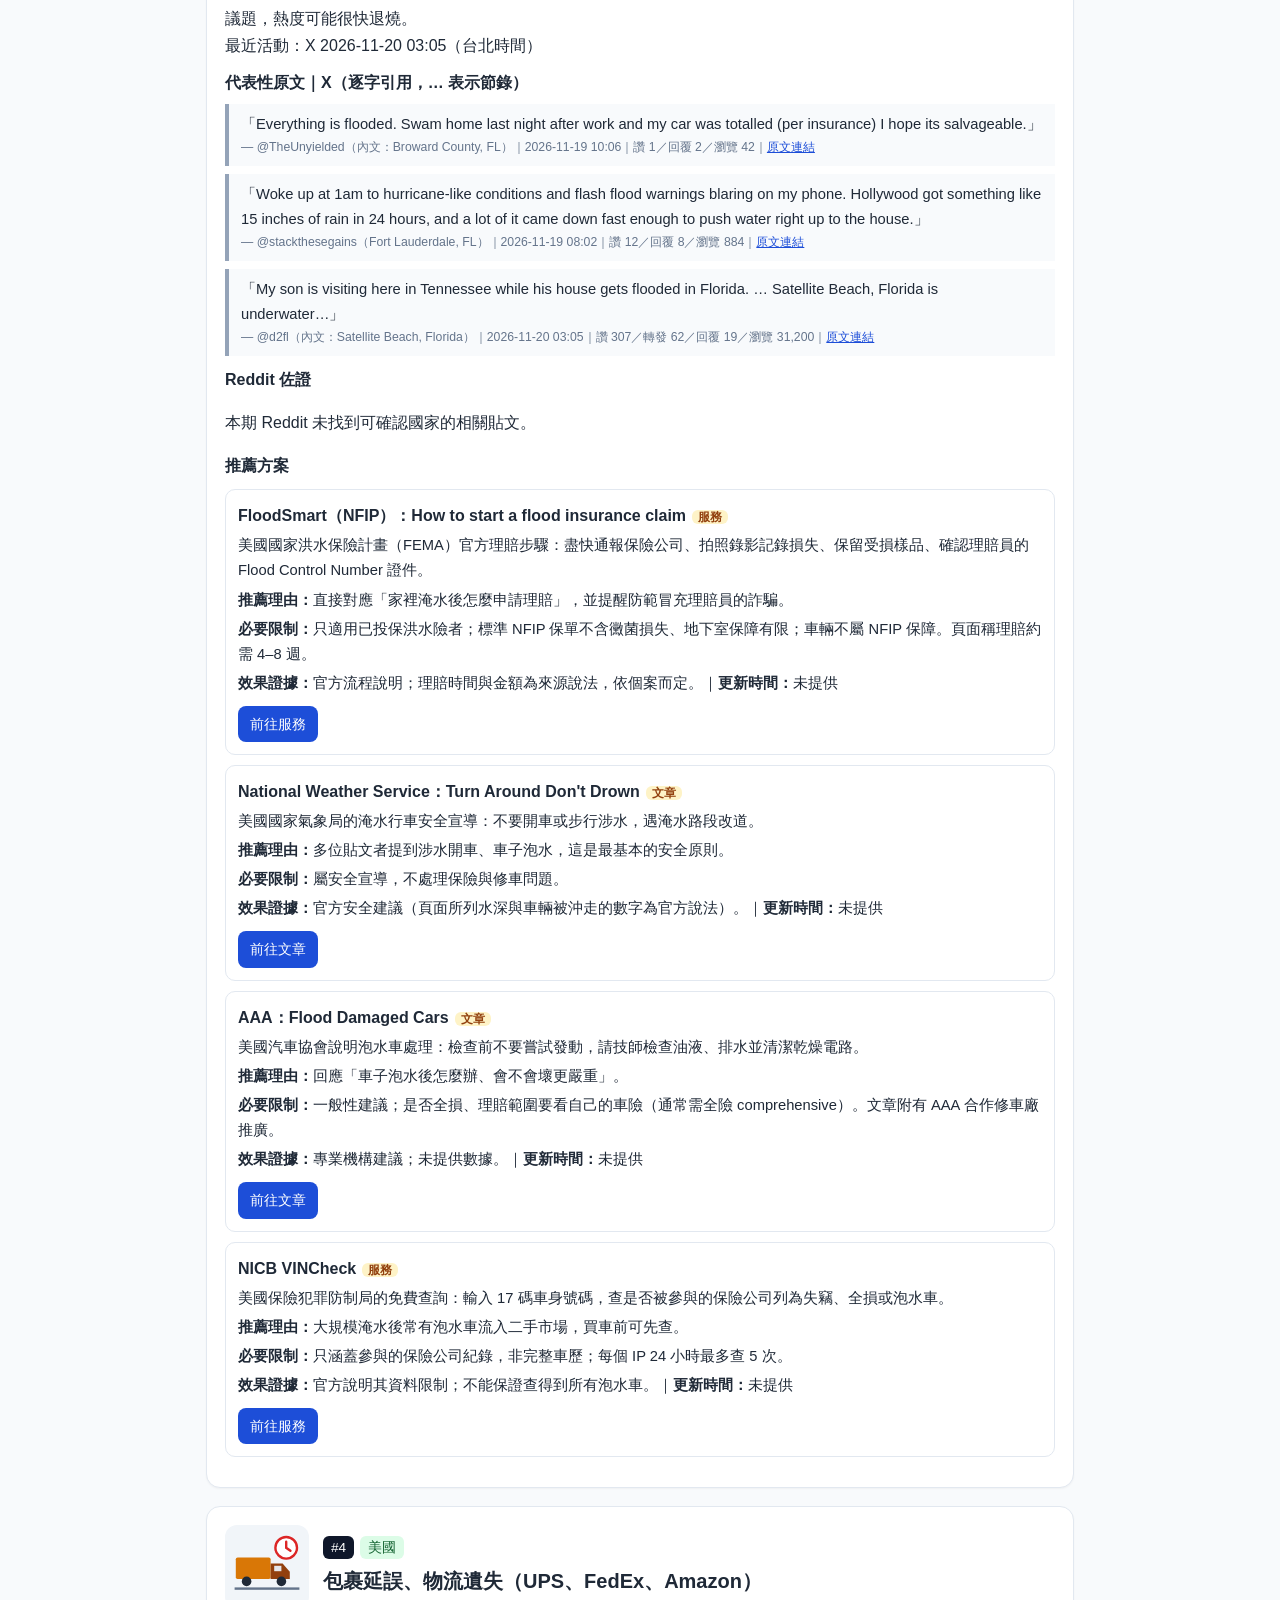
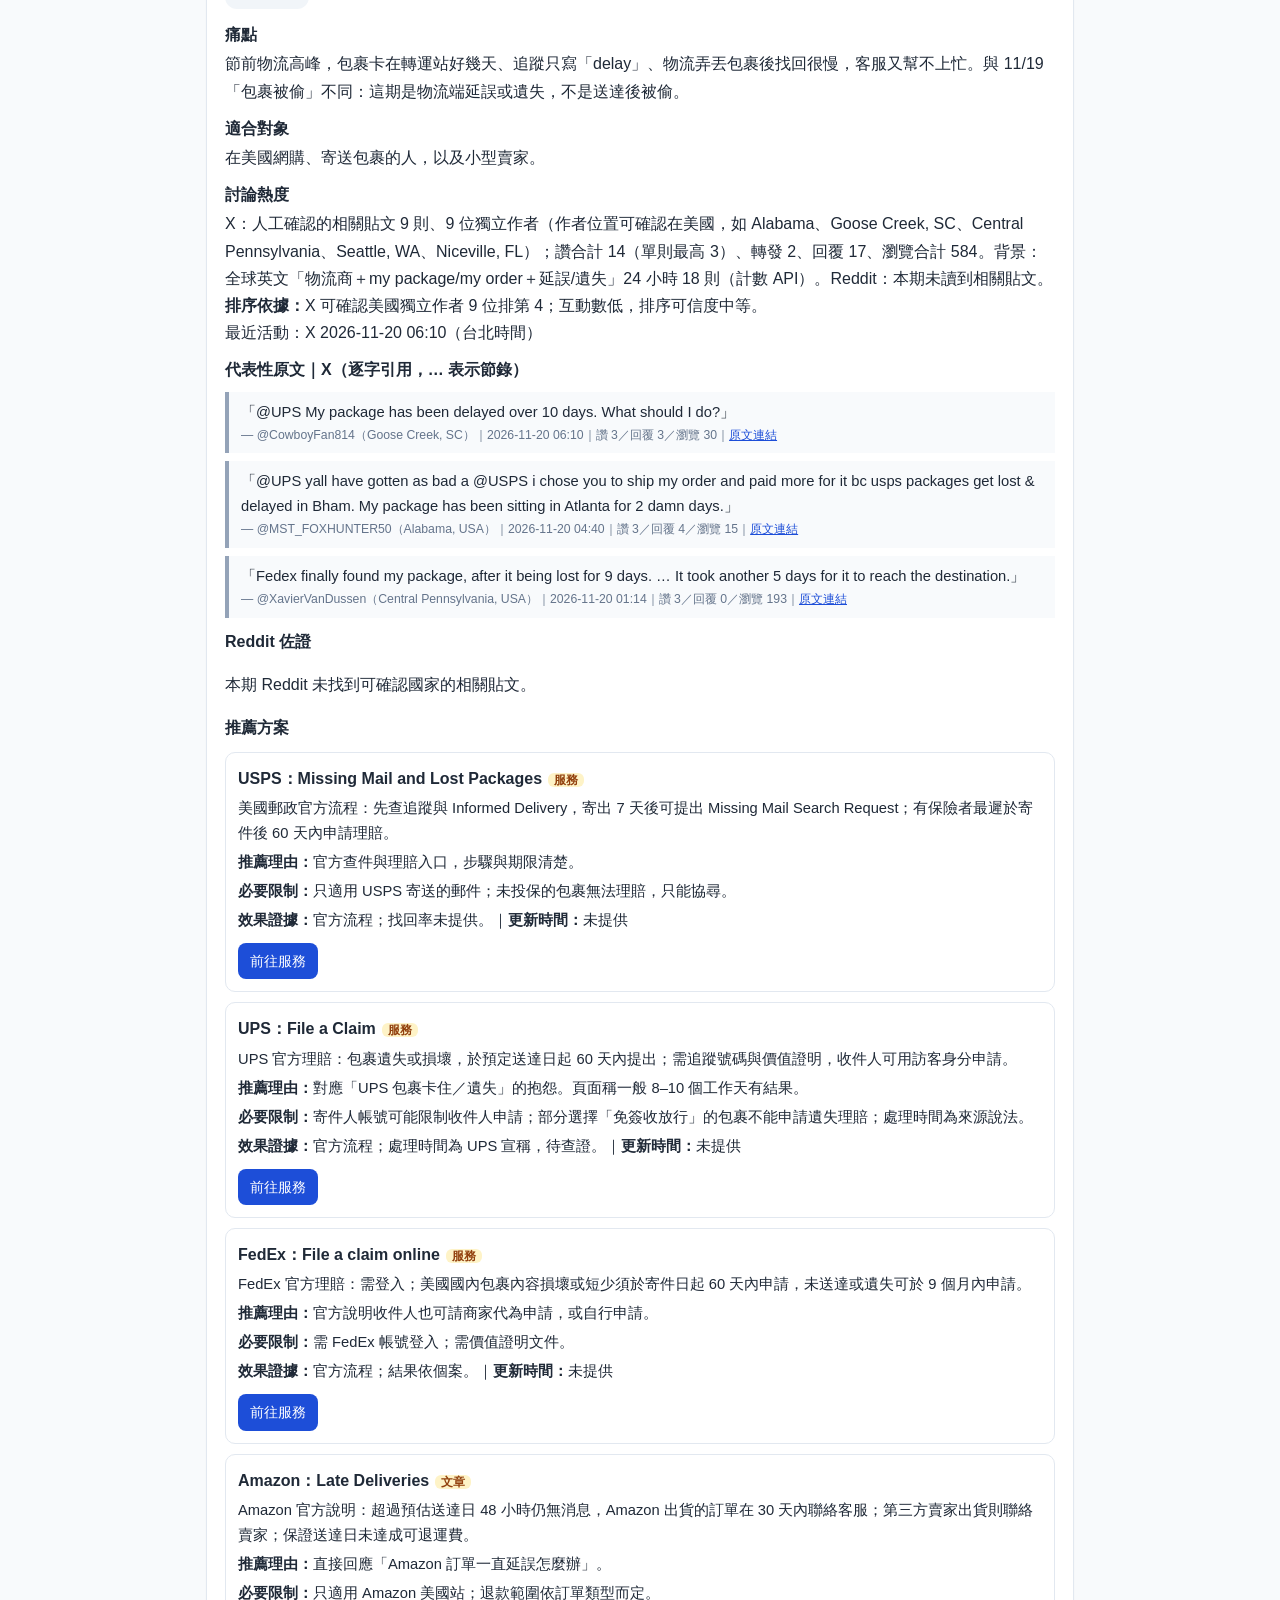
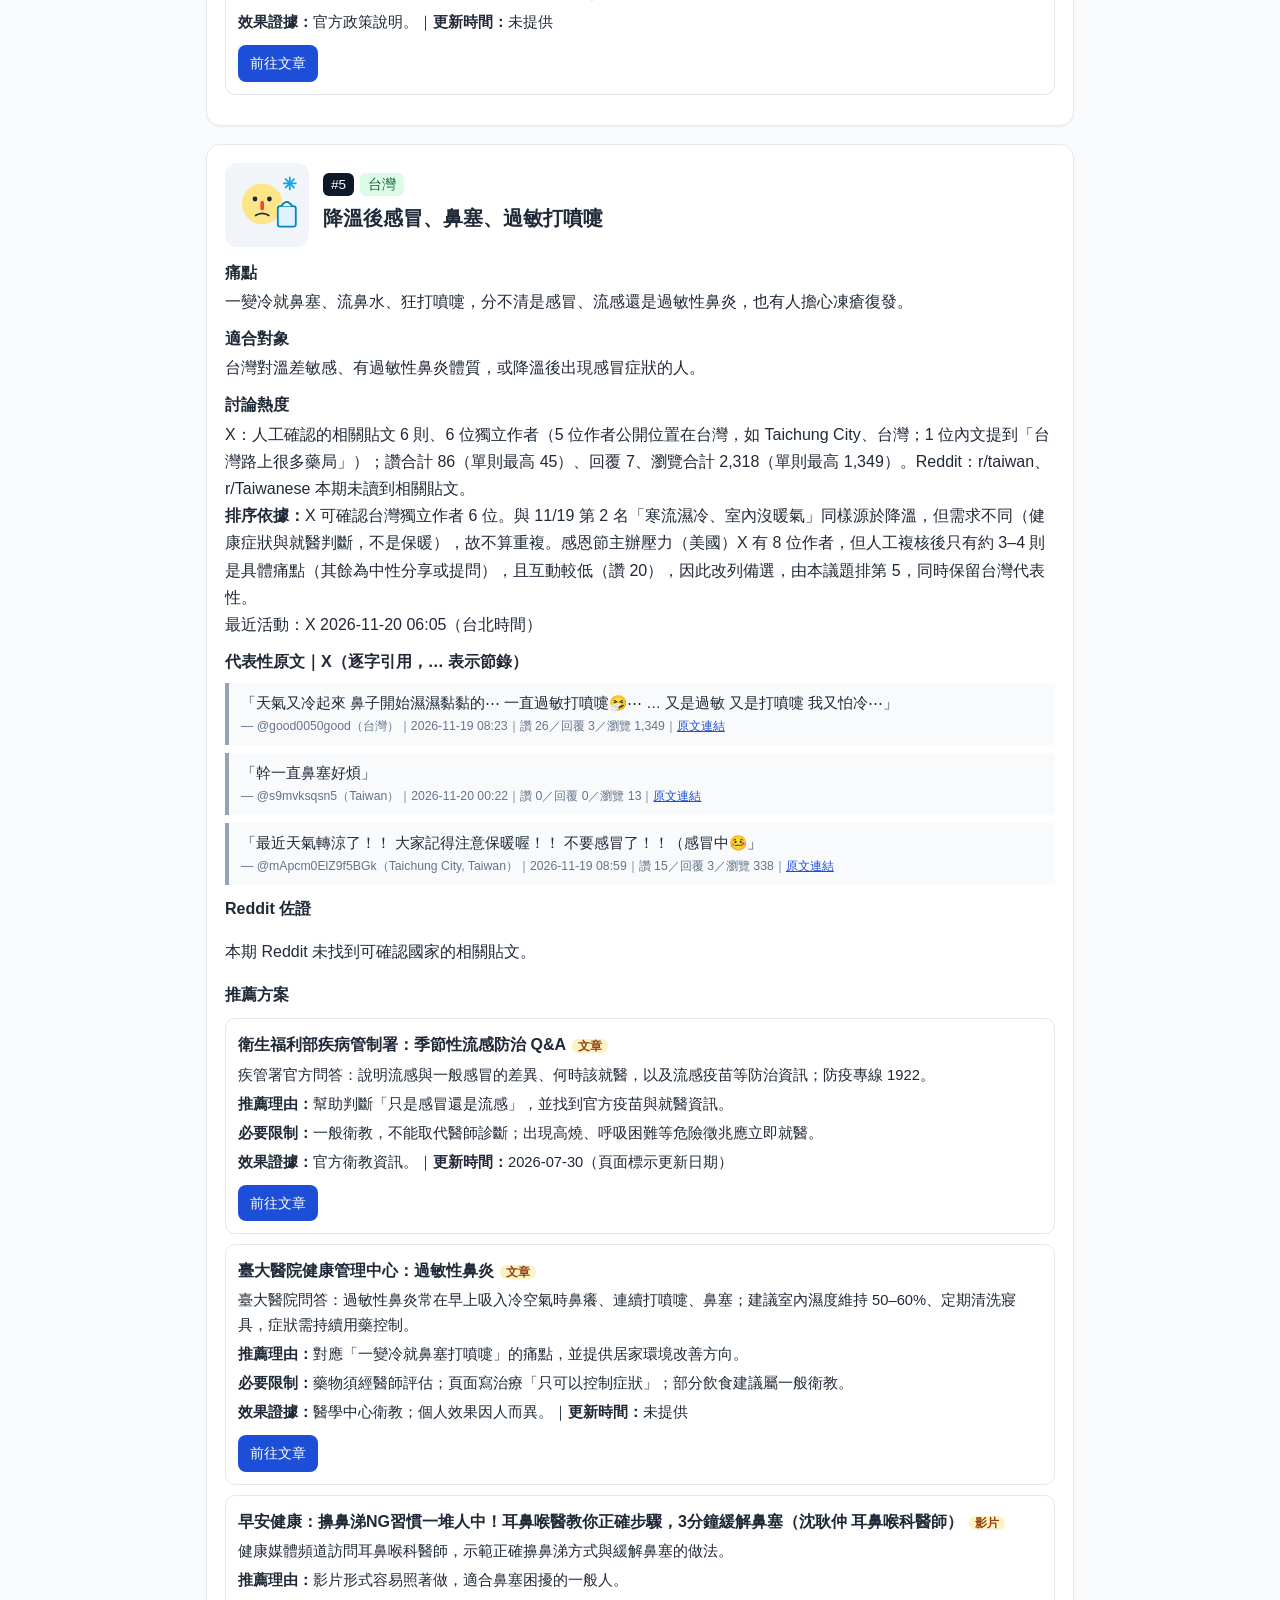
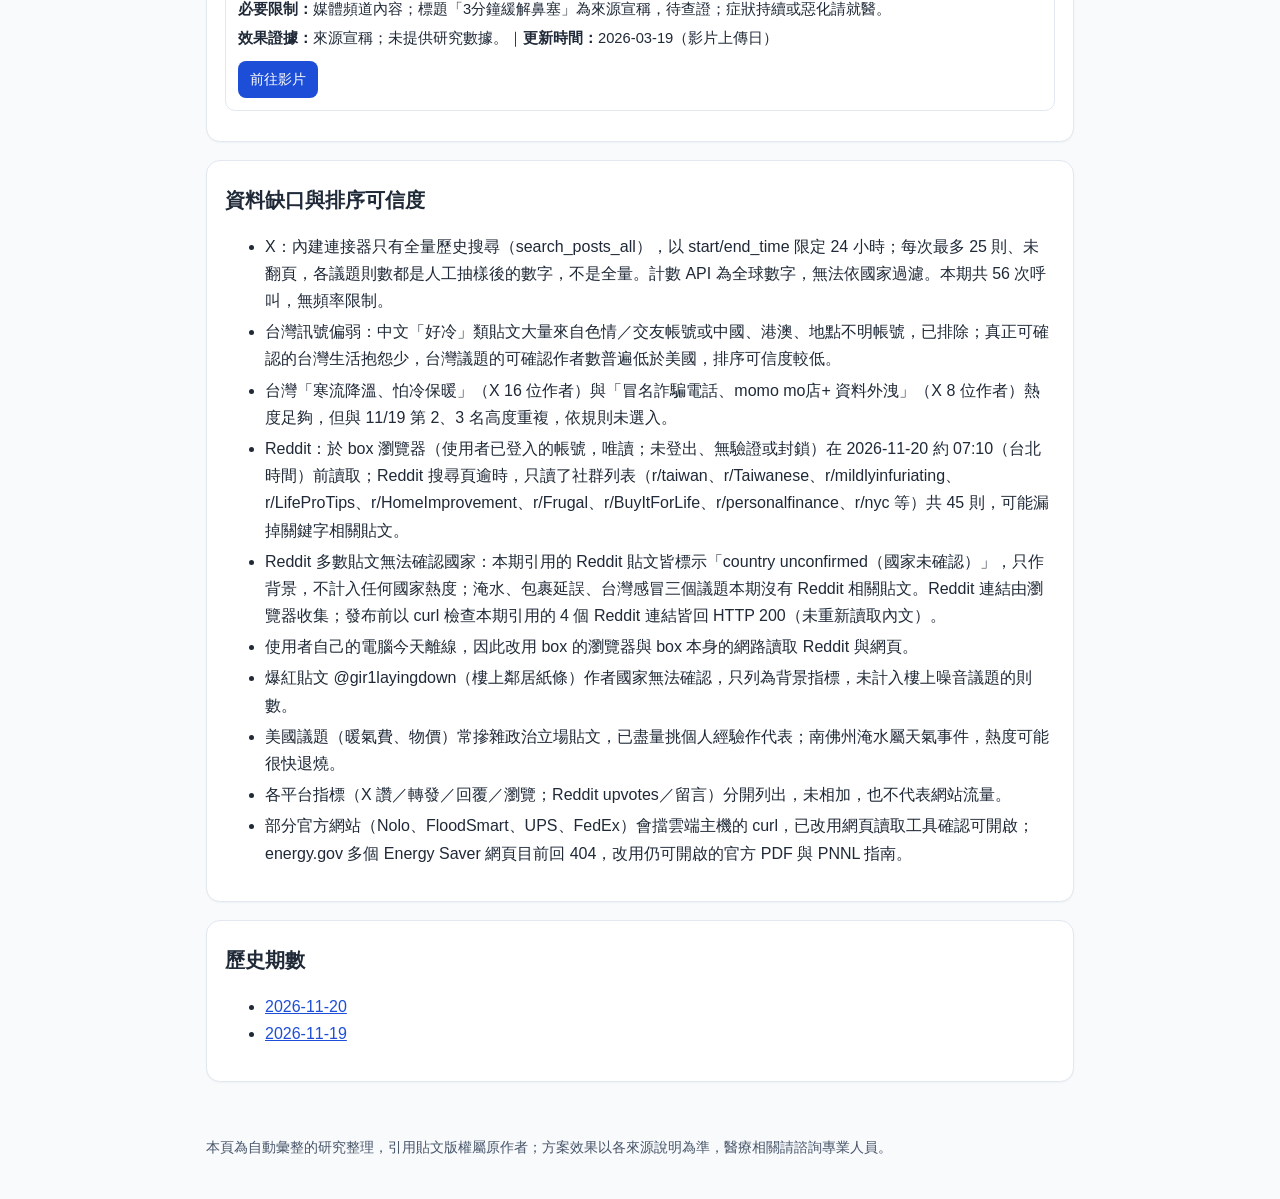
==== commit edcbd7b4: "Sync site from affiliates_bot@92f5fc6" ====
--- a/index.html
+++ b/index.html
@@ -1,72 +1,72 @@
-<!doctype html><html lang="zh-Hant-TW"><head><meta charset="utf-8"><meta name="viewport" content="width=device-width,initial-scale=1"><title>生活小痛點解方目錄｜2026-11-19</title><meta name="description" content="從 X 討論整理台灣、美國使用者反覆抱怨的生活問題與可查證的解決方案。"><link rel="stylesheet" href="assets/style.css"></head><body>
-<header><div class="w"><h1>生活小痛點解方目錄</h1><p>2026-11-19 期（更新版：加入 Reddit，更新於 2026-11-19 11:14（台北時間 UTC+8））｜台灣／美國｜從 X 與 Reddit 公開討論整理 5 個反覆出現的日常問題與可查證的解方</p></div></header><main>
-<div class="note"><b>資料說明：</b><b>更新版</b>（2026-11-19 11:14（台北時間 UTC+8））：加入 Reddit 資料並重新排序（「包裹被偷」升為第 4、「冬季憂鬱」降為第 5）。<br>搜尋範圍：X 2026-11-18 10:25 – 2026-11-19 10:20（台北時間 UTC+8）；Reddit：收集當下往前約 24 小時（2026-11-18 約 11:00 起，台北時間）。資料蒐集：X：2026-11-19 10:25–10:50；Reddit：2026-11-19 約 11:10–11:30（皆為台北時間 UTC+8）。排名依「各平台可確認國家的獨立抱怨者數」為主、原始則數為輔；各平台指標分開列出、不相加。<br><b>揭露：</b>本站所有連結皆非聯盟連結，與任何品牌無贊助或合作關係；圖片皆為自製示意圖。內容僅供參考，不保證效果。</div>
-<nav class="toc"><a href="#spam">#1 垃圾／詐騙簡訊與騷擾電話停不下來</a><a href="#cold">#2 寒流濕冷、室內沒暖氣，怎麼安全保暖</a><a href="#privacy">#3 個資外洩頻傳，擔心冒名詐騙與帳號被盜</a><a href="#package">#4 包裹被偷（porch pirate）</a><a href="#sad">#5 天黑太早、冬季憂鬱（季節性情緒失調）</a></nav>
-<section class="card" id="spam"><div class="head"><svg viewBox="0 0 120 120" role="img" aria-label="手機收到大量簡訊示意圖"><rect x="38" y="14" width="44" height="88" rx="8" fill="#1f2937"/><rect x="43" y="24" width="34" height="66" rx="3" fill="#e5e7eb"/><rect x="47" y="30" width="24" height="9" rx="4" fill="#ef4444"/><rect x="51" y="44" width="22" height="9" rx="4" fill="#f97316"/><rect x="47" y="58" width="24" height="9" rx="4" fill="#ef4444"/><rect x="51" y="72" width="22" height="9" rx="4" fill="#f97316"/><circle cx="88" cy="22" r="13" fill="#dc2626"/><text x="88" y="27" font-size="13" text-anchor="middle" fill="#fff" font-family="sans-serif" font-weight="700">99+</text></svg><div><span class="rank">#1</span><span class="tag">美國</span><h2>垃圾／詐騙簡訊與騷擾電話停不下來</h2></div></div><dl>
-<dt>痛點</dt><dd>選後仍持續收到大量政治募款簡訊、詐騙簡訊與騷擾來電，一天數十則，封鎖不完，甚至想換號碼。</dd><dt>適合對象</dt><dd>在美國使用手機、被政治簡訊或 robocall／robotext 轟炸的人；家中有長輩容易誤接詐騙電話的家庭。</dd><dt>討論熱度</dt><dd>X：X 計數 API：相同查詢 24 小時內 288 則（全球英文，未過濾地區）；抽樣 2 頁共 50 則中，作者公開位置可確認在美國且內容為抱怨者至少 14 位獨立帳號（如 Colorado、Michigan、Florida、Detroit, MI、Newport Beach, CA）。<br><b>排序依據：</b>X 美國可確認抱怨者最多（≥14）；Reddit r/Scams 有 1 則同類求助（國家未明示，僅輔助）。<br>最近活動：2026-11-19 10:16（台北時間）</dd><dt>代表性原文｜X（逐字引用，… 表示節錄）</dt><dd>
-<blockquote>「All day long these spam calls called me nonstop 6:45ish this morning. They kept blowing up my phone just to force me to answer…」<small>— @jessicalinbarne（Colorado, USA）｜讚 0／回覆 0／瀏覽 16｜<a href="https://x.com/jessicalinbarne/status/2123214141590749269" target="_blank" rel="noopener">原文連結</a></small></blockquote>
-<blockquote>「I wanna change my number so bad bc I get sooooo many spam calls &amp; voicemails a day but I have so much linked to this number😩」<small>— @saditystackz_（United States）｜讚 0／回覆 0／瀏覽 37｜<a href="https://x.com/saditystackz_/status/2123210190380253307" target="_blank" rel="noopener">原文連結</a></small></blockquote>
-<blockquote>「…The question, after 15 minutes of spam texts… was about my thoughts on Warframe. 😭」<small>— @sqwirrelofrage（Colorado）｜讚 13／回覆 4／瀏覽 307｜<a href="https://x.com/sqwirrelofrage/status/2123141064047632665" target="_blank" rel="noopener">原文連結</a></small></blockquote>
-<blockquote>「Based on the number of spam texts I get every day, I must conclude that half the population of Tulsa County is roofing companies.」<small>— @CheatGrounded（Oklahoma）｜讚 1／回覆 0／瀏覽 13｜<a href="https://x.com/CheatGrounded/status/2123092868168335576" target="_blank" rel="noopener">原文連結</a></small></blockquote>
+<!doctype html><html lang="zh-Hant-TW"><head><meta charset="utf-8"><meta name="viewport" content="width=device-width,initial-scale=1"><title>生活小痛點解方目錄｜2026-11-20</title><meta name="description" content="從 X 討論整理台灣、美國使用者反覆抱怨的生活問題與可查證的解決方案。"><link rel="stylesheet" href="assets/style.css"></head><body>
+<header><div class="w"><h1>生活小痛點解方目錄</h1><p>2026-11-20 期（更新於 2026-11-20 07:16（台北時間 UTC+8））｜台灣／美國｜從 X 與 Reddit 公開討論整理 5 個反覆出現的日常問題與可查證的解方</p></div></header><main>
+<div class="note"><b>資料說明：</b><b>Reddit 說明：</b>本期 Reddit 多數貼文無法確認國家，只有社群或內文能支持時才計入國家；其餘標示「country unconfirmed（國家未確認）」，僅作背景參考，不計入任何國家的熱度。<br>搜尋範圍：X 2026-11-19 07:00 – 2026-11-20 06:55（台北時間 UTC+8）；Reddit：收集當下往前約 24 小時（約 2026-11-19 07:10 起，台北時間；只讀社群列表，搜尋頁逾時未讀）。資料蒐集：X：2026-11-20 06:57–07:06；Reddit：2026-11-20 約 07:10 完成（皆為台北時間 UTC+8）。排名依「各平台可確認國家的獨立抱怨者數」為主、原始則數為輔；各平台指標分開列出、不相加。<br><b>揭露：</b>本站所有連結皆非聯盟連結，與任何品牌無贊助或合作關係；圖片皆為自製示意圖。內容僅供參考，不保證效果。</div>
+<nav class="toc"><a href="#upstairs-noise">#1 樓上鄰居腳步聲、公寓噪音</a><a href="#winter-heating">#2 冬天家裡太冷、暖氣與電費／燃氣費上漲</a><a href="#south-florida-flood">#3 南佛州暴雨淹水：車子泡水、住家進水、淹水險</a><a href="#package-delayed-lost">#4 包裹延誤、物流遺失（UPS、FedEx、Amazon）</a><a href="#tw-cold-nasal-allergy">#5 降溫後感冒、鼻塞、過敏打噴嚏</a></nav>
+<section class="card" id="upstairs-noise"><div class="head"><svg viewBox="0 0 120 120" role="img" aria-label="樓上腳步聲示意圖"><rect x="10" y="50" width="100" height="8" fill="#475569"/><ellipse cx="38" cy="38" rx="9" ry="13" fill="#1f2937"/><ellipse cx="70" cy="30" rx="9" ry="13" fill="#1f2937"/><g stroke="#ef4444" stroke-width="4" stroke-linecap="round" fill="none"><path d="M30 70q8 8 0 16"/><path d="M44 68q12 12 0 24"/><path d="M76 70q8 8 0 16"/><path d="M90 68q12 12 0 24"/></g><rect x="40" y="96" width="40" height="12" rx="4" fill="#94a3b8"/></svg><div><span class="rank">#1</span><span class="tag">美國</span><h2>樓上鄰居腳步聲、公寓噪音</h2></div></div><dl>
+<dt>痛點</dt><dd>樓上住戶走路重、小孩跑跳、搬家具或半夜吵鬧，樓下住戶睡不好；寫紙條、找管理單位調解常常沒用，甚至演變成雙方衝突。</dd><dt>適合對象</dt><dd>住在美國公寓、上下樓層共用樓板的租屋族與屋主（樓上、樓下兩邊都適用）。</dd><dt>討論熱度</dt><dd>X：人工確認的相關貼文 16 則、16 位獨立作者（作者公開位置可確認在美國，如 Pittsburgh, PA、Florida、St. Louis, MO、Bronx, NY）；讚合計 53（單則最高 41）、回覆合計 5、瀏覽合計 4,857（單則最高 4,112）。背景：全球英文「upstairs neighbor(s)」24 小時 148 則（計數 API，無法依國家過濾）；帶動話題的 @gir1layingdown 爆紅貼文（讚 33,146、瀏覽 3,941,418，截至 07:03）作者國家無法確認，不計入。Reddit：r/HomeImprovement 1 則相關（國家未確認，不計入）。<br><b>排序依據：</b>X 可確認美國獨立作者 16 位，與「寒流（台灣，與 11/19 重複已排除）」並列最多；同數比較讚＋回覆後排第 1。<br>最近活動：X 2026-11-20 06:54；Reddit 2026-11-20 02:41（台北時間）</dd><dt>代表性原文｜X（逐字引用，… 表示節錄）</dt><dd>
+<blockquote>「I’ve had an upstairs neighbor that stomped loud all throughout the day. … it nearly drove me crazy. I even wrote a note like this and nothing changed.」<small>— @duffelbagforevr（Pittsburgh, PA）｜2026-11-20 04:28｜讚 41／回覆 3／瀏覽 4,112｜<a href="https://x.com/duffelbagforevr/status/2123513866785071129" target="_blank" rel="noopener">原文連結</a></small></blockquote>
+<blockquote>「We have upstairs neighbors who let their kids run wild, jumping, stomping, throwing things, hitting walls, &amp; screaming all hours. Our management scheduled a “mediation” meeting w/ us &amp; let them scream at &amp; harass us the whole time.」<small>— @xTrustNoWitch（Florida, USA）｜2026-11-20 05:06｜讚 5／回覆 2／瀏覽 240｜<a href="https://x.com/xTrustNoWitch/status/2123523212592226375" target="_blank" rel="noopener">原文連結</a></small></blockquote>
+<blockquote>「Release me from the shackles of my upstairs neighbors. It sounds like their moving furniture ALL DAYYYY」<small>— @Simpliiic（Florida, USA）｜2026-11-20 05:54｜讚 0／回覆 0／瀏覽 33｜<a href="https://x.com/Simpliiic/status/2123535433451925576" target="_blank" rel="noopener">原文連結</a></small></blockquote>
 </dd><dt>Reddit 佐證</dt><dd>
-<blockquote>「How do I stop these texts??」（標題原文）<small>— r/Scams｜69 upvotes／23 留言；發文 2026-11-19 04:05（台北時間）｜國家未明示，僅作輔助，不計入美國確認數；內文描述每天收到不同號碼的垃圾簡訊、封鎖不完。｜<a href="https://www.reddit.com/r/Scams/comments/1xzpbbs/how_do_i_stop_these_texts/" target="_blank" rel="noopener">原文連結</a></small></blockquote>
+<blockquote>「Sound isolation」（標題原文）<small>— r/HomeImprovement｜2 upvotes／5 留言；發文 2026-11-20 02:41（台北時間）｜country unconfirmed（國家未確認，僅作背景，不計入美國）；內文：「We just moved to a main floor unit and there is people living in the basement. The sound transfer is ridiculous…」｜<a href="https://www.reddit.com/r/HomeImprovement/comments/1y0h818/" target="_blank" rel="noopener">原文連結</a></small></blockquote>
 </dd><dt>推薦方案</dt><dd>
-<div class="sol"><h4>FCC：Stop Unwanted Robocalls and Texts<span class="cat">文章</span></h4><p>美國聯邦通訊委員會官方指南：轉寄可疑簡訊到 7726（SPAM）、使用電信商封鎖工具、了解政治簡訊規則與投訴管道。</p><p><b>推薦理由：</b>官方來源，直接說明哪些簡訊／來電違法、怎麼檢舉。</p><p><b>必要限制：</b>FCC 不處理個別投訴；依指南，人工手動發送的政治簡訊不需事先同意，因此無法全面擋下。</p><p><b>效果證據：</b>官方規則說明；封鎖效果因電信商而異，未保證。｜<b>更新時間：</b>2026-02-27（頁面標示）</p><a class="btn" href="https://www.fcc.gov/consumers/guides/stop-unwanted-robocalls-and-texts" target="_blank" rel="noopener">前往文章</a></div>
-<div class="sol"><h4>National Do Not Call Registry<span class="cat">服務</span></h4><p>免費登記電話號碼，合法電話行銷業者不得再撥打。</p><p><b>推薦理由：</b>免費、官方、幾分鐘完成。</p><p><b>必要限制：</b>只約束合法電話行銷；詐騙者不會遵守，政治、民調、非營利團體等類型另有規則。</p><p><b>效果證據：</b>來源宣稱；對詐騙電話無直接效果。｜<b>更新時間：</b>未提供</p><a class="btn" href="https://www.donotcall.gov/" target="_blank" rel="noopener">前往服務</a></div>
-<div class="sol"><h4>ReportFraud.ftc.gov<span class="cat">服務</span></h4><p>向美國聯邦貿易委員會（FTC）回報詐騙簡訊、電話與 Do Not Call 違規。</p><p><b>推薦理由：</b>回報資料會被執法單位用於調查與政策。</p><p><b>必要限制：</b>不保證個案處理或追回損失。</p><p><b>效果證據：</b>官方通報管道；個人層面效果待查證。｜<b>更新時間：</b>未提供</p><a class="btn" href="https://reportfraud.ftc.gov/" target="_blank" rel="noopener">前往服務</a></div>
+<div class="sol"><h4>Nolo：Neighbors and Noise FAQ<span class="cat">文章</span></h4><p>美國法律自助出版商 Nolo 的指南：先記錄噪音時間、當面或書面溝通、查地方噪音條例（quiet hours）、找房東／HOA 書面申訴，再考慮社區調解或報警。</p><p><b>推薦理由：</b>由律師背景編輯更新，步驟清楚，且提醒租約中的「quiet enjoyment（安寧享用）」條款。</p><p><b>必要限制：</b>各州、各城市規定不同；一般生活腳步聲多半不違法，文章不能取代律師意見。</p><p><b>效果證據：</b>法律常識整理；實際結果取決於地方法規與房東配合，效果待查證。｜<b>更新時間：</b>2025-11-25（頁面標示）</p><a class="btn" href="https://www.nolo.com/legal-encyclopedia/neighbors-noise-faq.html" target="_blank" rel="noopener">前往文章</a></div>
+<div class="sol"><h4>The Soundproof Apartment：How to Reduce Noise From Upstairs Neighbors（Lillie Metayer）<span class="cat">文章</span></h4><p>租屋族版本：說明腳步聲屬「撞擊音」，在自己天花板貼吸音棉幾乎無效；較實際的是請樓上鋪厚地毯加地墊、移床位、用白噪音遮蔽並留存紀錄。</p><p><b>推薦理由：</b>直接回應「為什麼貼泡棉沒用」的常見誤解，並給出不違反租約的做法。</p><p><b>必要限制：</b>個人網站文章，非官方；網站其他頁面可能有產品推薦，是否含聯盟連結未查證；需要樓上住戶配合。</p><p><b>效果證據：</b>文章引用廠商與建築資料說明物理原理（來源宣稱）；各種做法的降噪量未提供，待查證。｜<b>更新時間：</b>2026-08-01（頁面標示）</p><a class="btn" href="https://thesoundproofapartment.com/posts/how-to-reduce-noise-from-upstairs-neighbors" target="_blank" rel="noopener">前往文章</a></div>
+<div class="sol"><h4>Soundproof Guide：BEST Way to Soundproof a Ceiling - That Actually Works!<span class="cat">影片</span></h4><p>示範屋主可做的天花板隔音工程：隔振吊掛件（isolation clips）＋帽型槽、岩棉、雙層石膏板，並說明撞擊音與空氣音要分開處理。</p><p><b>推薦理由：</b>適合可以施工的屋主或願意出錢改善的房東，了解「真正有效但比較貴」的做法。</p><p><b>必要限制：</b>需拆天花板、通常要專業施工；租屋族需房東同意；影片提到說明欄有購買連結（可能為商業連結），本站不推薦特定商品。影片中的價格為頻道說法，待查證。</p><p><b>效果證據：</b>頻道宣稱；未提供實測隔音數據。｜<b>更新時間：</b>2025-09-27（影片上傳日）</p><a class="btn" href="https://www.youtube.com/watch?v=Ebv-Vudmye4" target="_blank" rel="noopener">前往影片</a></div>
 </dd></dl></section>
-<section class="card" id="cold"><div class="head"><svg viewBox="0 0 120 120" role="img" aria-label="濕冷天氣示意圖"><path d="M30 58a20 20 0 0 1 38-9 16 16 0 1 1 8 30H34a14 14 0 0 1-4-21z" fill="#94a3b8"/><g stroke="#38bdf8" stroke-width="4" stroke-linecap="round"><line x1="42" y1="88" x2="38" y2="100"/><line x1="58" y1="88" x2="54" y2="100"/><line x1="74" y1="88" x2="70" y2="100"/></g><g stroke="#0ea5e9" stroke-width="3" stroke-linecap="round"><line x1="94" y1="20" x2="94" y2="44"/><line x1="82" y1="32" x2="106" y2="32"/><line x1="86" y1="24" x2="102" y2="40"/><line x1="102" y1="24" x2="86" y2="40"/></g></svg><div><span class="rank">#2</span><span class="tag">台灣</span><h2>寒流濕冷、室內沒暖氣，怎麼安全保暖</h2></div></div><dl>
-<dt>痛點</dt><dd>東北季風增強、氣溫驟降，台灣房子多為水泥建築又少有暖氣，「濕冷」讓人冷到刺骨；旅館、住家都冷，許多人開始搬出電暖器。</dd><dt>適合對象</dt><dd>住在台灣、家中沒有暖氣的租屋族與家庭；有長輩或三高、心血管風險的家人；準備使用電暖器的人。</dd><dt>討論熱度</dt><dd>X：X 計數 API：中文查詢（寒流／好冷／冷死／暖暖包／電暖器／手腳冰冷）24 小時內 979 則（未過濾地區，含港澳中等地）；抽樣 19 則中，作者位置在台灣者 7 則，排除廣告類後可確認的台灣抱怨者 5 位，另 2 位由內容提及台灣／台北支持。<br><b>排序依據：</b>X 原始則數最高但地區混雜，台灣可確認抱怨者 5–7 位；Reddit r/taiwan、r/Taiwanese 未找到台灣在地相關抱怨。<br>最近活動：2026-11-19 09:30（台北時間）</dd><dt>代表性原文｜X（逐字引用，… 表示節錄）</dt><dd>
-<blockquote>「不只濕熱還濕冷，冷到刺骨的那種，台灣又要降溫了，冷死🥶」<small>— @fffishau（內容提及台灣）｜讚 1／回覆 1／瀏覽 414｜<a href="https://x.com/fffishau/status/2122987041529160060" target="_blank" rel="noopener">原文連結</a></small></blockquote>
-<blockquote>「天氣好冷早餐就用熊貓叫了 今天體感只有11度 外送員穿得好像有點太單薄了 好擔心他」<small>— @_riversaint_（個人資料：台灣）｜讚 43／轉發 13／瀏覽 518｜<a href="https://x.com/_riversaint_/status/2123227304361177098" target="_blank" rel="noopener">原文連結</a></small></blockquote>
-<blockquote>「旅館好冷🥶誰來抱抱 #高雄 #高雄車站」<small>— @Mikaba0722（台北）｜讚 17／瀏覽 180｜<a href="https://x.com/Mikaba0722/status/2123029471771148718" target="_blank" rel="noopener">原文連結</a></small></blockquote>
-<blockquote>「上班加油，台北好冷冷冷冷冷冷冷」<small>— @yehtony3917（Taipei City）｜讚 1／瀏覽 16｜<a href="https://x.com/yehtony3917/status/2123225672529346776" target="_blank" rel="noopener">原文連結</a></small></blockquote>
+<section class="card" id="winter-heating"><div class="head"><svg viewBox="0 0 120 120" role="img" aria-label="暖氣與帳單示意圖"><rect x="14" y="46" width="56" height="44" rx="6" fill="#f97316"/><g stroke="#fff7ed" stroke-width="4"><line x1="26" y1="52" x2="26" y2="84"/><line x1="38" y1="52" x2="38" y2="84"/><line x1="50" y1="52" x2="50" y2="84"/><line x1="62" y1="52" x2="62" y2="84"/></g><g stroke="#fb923c" stroke-width="3" fill="none" stroke-linecap="round"><path d="M28 40q-6-8 0-16"/><path d="M42 40q-6-8 0-16"/><path d="M56 40q-6-8 0-16"/></g><rect x="76" y="30" width="34" height="46" rx="3" fill="#fff" stroke="#334155" stroke-width="3"/><text x="93" y="60" font-size="18" text-anchor="middle" fill="#dc2626" font-family="sans-serif" font-weight="700">$↑</text><rect x="10" y="92" width="64" height="5" fill="#64748b"/></svg><div><span class="rank">#2</span><span class="tag">美國</span><h2>冬天家裡太冷、暖氣與電費／燃氣費上漲</h2></div></div><dl>
+<dt>痛點</dt><dd>天氣轉冷必須開暖氣，但電費、燃氣費調漲；有人說房子冷到連奶油都抹不開，有人擔心付不出帳單會被斷電。</dd><dt>適合對象</dt><dd>美國有暖氣帳單壓力的租屋族與屋主、低收入家庭、老屋或漏風住宅住戶。</dd><dt>討論熱度</dt><dd>X：人工確認的相關貼文 14 則、14 位獨立作者（作者公開位置或內文州名可確認在美國，如 Washington、Wyoming、Mississippi、Buffalo, NY、Illinois）；讚合計 51（單則最高 36）、轉發 7、回覆 12、瀏覽合計 6,255（單則最高 4,262）。部分貼文帶有政治立場（州費率、能源政策）。Reddit：r/Frugal、r/HomeImprovement 共 5 則取暖相關（國家皆未確認，不計入，另列背景）。<br><b>排序依據：</b>X 可確認美國獨立作者 14 位，排第 2；Reddit 有多則取暖求助可作背景，但國家未確認，不加分。<br>最近活動：X 2026-11-20 06:54；Reddit 2026-11-20 05:23（台北時間）</dd><dt>代表性原文｜X（逐字引用，… 表示節錄）</dt><dd>
+<blockquote>「My house is so cold in the winter that it’s hard anyway. 15 seconds in the microwave solves it.」<small>— @wheezl23（Washington, USA）｜2026-11-20 01:35｜讚 6／回覆 0／瀏覽 1,530｜<a href="https://x.com/wheezl23/status/2123470325803561199" target="_blank" rel="noopener">原文連結</a></small></blockquote>
+<blockquote>「Our electric bill went up this year but it&#x27;s nowhere close to what your paying. Fortunately our heat is gas and good old fashioned fireplace.」<small>— @BillKel83375959（Evanston, WY）｜2026-11-20 00:24｜讚 4／回覆 3／瀏覽 45｜<a href="https://x.com/BillKel83375959/status/2123452430021280117" target="_blank" rel="noopener">原文連結</a></small></blockquote>
+<blockquote>「I had to turn the heat on!! It&#x27;s been colder the past few days than when I arrived in February!」<small>— @feistysquidchik（Mississippi, USA）｜2026-11-20 00:47｜讚 0／回覆 0／瀏覽 9｜<a href="https://x.com/feistysquidchik/status/2123458159708721646" target="_blank" rel="noopener">原文連結</a></small></blockquote>
+</dd><dt>Reddit 佐證</dt><dd>
+<blockquote>「Am I saving power or using more by setting up a space heater downstairs?」（標題原文）<small>— r/Frugal｜72 upvotes／48 留言；發文 2026-11-19 12:37（台北時間）｜country unconfirmed（國家未確認，僅作背景）；內文：「…the upstairs being very hot while downstairs is freezing.」｜<a href="https://www.reddit.com/r/Frugal/comments/1y00k7f/" target="_blank" rel="noopener">原文連結</a></small></blockquote>
+<blockquote>「Please recommend a reliable electric blanket」（標題原文）<small>— r/Frugal｜49 upvotes／50 留言；發文 2026-11-19 09:39（台北時間）｜country unconfirmed（國家未確認，僅作背景）｜<a href="https://www.reddit.com/r/Frugal/comments/1xzx1o7/" target="_blank" rel="noopener">原文連結</a></small></blockquote>
+<blockquote>「How do I properly insulate this gap where the floorboards meet the threshold of my front door?」（標題原文）<small>— r/HomeImprovement｜5 upvotes／4 留言；發文 2026-11-19 11:33（台北時間）｜country unconfirmed（國家未確認，僅作背景）｜<a href="https://www.reddit.com/r/HomeImprovement/comments/1xzzcmi/" target="_blank" rel="noopener">原文連結</a></small></blockquote>
+</dd><dt>推薦方案</dt><dd>
+<div class="sol"><h4>LIHEAP（Low Income Home Energy Assistance Program）<span class="cat">服務</span></h4><p>美國聯邦補助的家庭能源援助：協助符合資格家庭支付暖氣帳單、避免斷電、修繕暖氣設備；透過各州／地方機構申請，全國轉介專線 1-866-674-6327。</p><p><b>推薦理由：</b>直接回應「付不起暖氣費、怕被斷電」的痛點，且是官方免費管道。</p><p><b>必要限制：</b>有收入門檻，各州申請期間與金額不同；經費有限，符合資格也不一定拿到。官方提醒：LIHEAP 不會直接發補助給個人、也不收費，要求付費者可能是詐騙。</p><p><b>效果證據：</b>官方計畫說明；補助金額依州而定，待查證。｜<b>更新時間：</b>2026-10-14（頁面標示）</p><a class="btn" href="https://acf.gov/ocs/programs-services/liheap" target="_blank" rel="noopener">前往服務</a></div>
+<div class="sol"><h4>Building America Solution Center（PNNL）：Add Weatherstrip to Windows and Doors<span class="cat">文章</span></h4><p>美國能源部支持的建築技術網站 DIY 指南：找出門窗漏風處，選用並安裝氣密條（weatherstrip），減少冷風灌入。</p><p><b>推薦理由：</b>對應 Reddit 上「門縫漏風怎麼補」與「房子太冷」的需求，材料便宜、租屋族多半也能做。</p><p><b>必要限制：</b>只處理可動的門窗縫；牆體、閣樓保溫不足或暖氣設備問題需另外處理；租屋者施工前宜先問房東。</p><p><b>效果證據：</b>官方技術指南；實際省下多少費用未提供，待查證。｜<b>更新時間：</b>2025-10-03（頁面標示 Last Updated）</p><a class="btn" href="https://basc.pnnl.gov/diy-guides/add-weatherstrip-windows-and-doors" target="_blank" rel="noopener">前往文章</a></div>
+<div class="sol"><h4>U.S. Department of Energy：Energy Saver Guide（PDF）<span class="cat">文章</span></h4><p>美國能源部居家節能手冊：包含恆溫器設定、保溫與氣密、暖氣保養等做法。</p><p><b>推薦理由：</b>官方整理的節能基本功，適合想先從不花錢、少花錢的方法開始的人。</p><p><b>必要限制：</b>2022 年版本；手冊所稱「冬天每天 8 小時調低 7–10°F，每年可省最多 10% 冷暖氣費」為來源宣稱，個別家庭效果不一；熱泵使用者不宜自行大幅調低。</p><p><b>效果證據：</b>官方宣稱；個別省電幅度待查證。｜<b>更新時間：</b>2022（文件版本，網址路徑顯示 2022-08）</p><a class="btn" href="https://www.energy.gov/sites/default/files/2022-08/energy-saver-guide-2022.pdf" target="_blank" rel="noopener">前往文章</a></div>
+<div class="sol"><h4>U.S. Fire Administration：Heating Fire Safety<span class="cat">文章</span></h4><p>用電暖器、壁爐取暖前的安全提醒：可燃物距熱源至少 3 英尺、離開房間或睡覺時關電暖器、不要用烤箱取暖。</p><p><b>推薦理由：</b>Reddit 上多人詢問電暖器、電熱毯，省錢之外也需要避免火災。</p><p><b>必要限制：</b>屬安全宣導，不處理費用問題。</p><p><b>效果證據：</b>官方統計與安全建議（頁面稱攜帶式電暖器火災占居家暖氣火災 3%，但占致命暖氣火災 41%，2017–2019 年資料）。｜<b>更新時間：</b>2023-05-04（頁面標示 Page last reviewed）</p><a class="btn" href="https://www.usfa.fema.gov/prevention/home-fires/prevent-fires/heating/" target="_blank" rel="noopener">前往文章</a></div>
+</dd></dl></section>
+<section class="card" id="south-florida-flood"><div class="head"><svg viewBox="0 0 120 120" role="img" aria-label="車輛泡水示意圖"><path d="M24 62l10-18h48l12 18v14H24z" fill="#64748b"/><rect x="38" y="48" width="18" height="12" fill="#e2e8f0"/><rect x="60" y="48" width="18" height="12" fill="#e2e8f0"/><path d="M0 74q15-8 30 0t30 0 30 0 30 0v46H0z" fill="#38bdf8" opacity=".85"/><path d="M0 90q15-8 30 0t30 0 30 0 30 0" fill="none" stroke="#0369a1" stroke-width="3"/><g fill="#0ea5e9"><path d="M20 14l4 10a4 4 0 1 1-8 0z"/><path d="M60 8l4 10a4 4 0 1 1-8 0z"/><path d="M98 16l4 10a4 4 0 1 1-8 0z"/></g></svg><div><span class="rank">#3</span><span class="tag">美國</span><h2>南佛州暴雨淹水：車子泡水、住家進水、淹水險</h2></div></div><dl>
+<dt>痛點</dt><dd>11/18–19 南佛州短時強降雨，車子泡水報廢、住家進水、無法上班；很多人事後才發現一般房屋險不含淹水，也不知道泡水車怎麼處理。</dd><dt>適合對象</dt><dd>佛州及其他易淹水地區的住戶、車主，以及近期想買二手車的人。</dd><dt>討論熱度</dt><dd>X：人工確認的相關貼文 11 則、11 位獨立作者（作者位置或內文可確認在美國佛州，如 Fort Lauderdale、Broward County、Parkland、Satellite Beach）；讚合計 343（單則最高 307）、轉發 67、回覆 33、瀏覽合計 33,940（單則最高 31,200）。背景：全球英文淹水＋佛州地名 24 小時 1,946 則（計數 API，含新聞與官方帳號）。Reddit：本期未讀到相關貼文。<br><b>排序依據：</b>X 可確認美國獨立作者 11 位排第 3；互動數為 5 個議題中最高，但依規則先比獨立作者數。屬天氣事件型議題，熱度可能很快退燒。<br>最近活動：X 2026-11-20 03:05（台北時間）</dd><dt>代表性原文｜X（逐字引用，… 表示節錄）</dt><dd>
+<blockquote>「Everything is flooded. Swam home last night after work and my car was totalled (per insurance) I hope its salvageable.」<small>— @TheUnyielded（內文：Broward County, FL）｜2026-11-19 10:06｜讚 1／回覆 2／瀏覽 42｜<a href="https://x.com/TheUnyielded/status/2123236509717233928" target="_blank" rel="noopener">原文連結</a></small></blockquote>
+<blockquote>「Woke up at 1am to hurricane-like conditions and flash flood warnings blaring on my phone. Hollywood got something like 15 inches of rain in 24 hours, and a lot of it came down fast enough to push water right up to the house.」<small>— @stackthesegains（Fort Lauderdale, FL）｜2026-11-19 08:02｜讚 12／回覆 8／瀏覽 884｜<a href="https://x.com/stackthesegains/status/2123205135979495468" target="_blank" rel="noopener">原文連結</a></small></blockquote>
+<blockquote>「My son is visiting here in Tennessee while his house gets flooded in Florida. … Satellite Beach, Florida is underwater…」<small>— @d2fl（內文：Satellite Beach, Florida）｜2026-11-20 03:05｜讚 307／轉發 62／回覆 19／瀏覽 31,200｜<a href="https://x.com/d2fl/status/2123492756165214530" target="_blank" rel="noopener">原文連結</a></small></blockquote>
 </dd><dt>Reddit 佐證</dt><dd>
 <p>本期 Reddit 未找到可確認國家的相關貼文。</p>
 </dd><dt>推薦方案</dt><dd>
-<div class="sol"><h4>內政部消防署：天氣冷颼颼 電器使用要小心<span class="cat">文章</span></h4><p>電暖器、電熱毯使用前檢查、遠離可燃物 1 公尺、不共用延長線，以及用電「5不1沒有」原則。</p><p><b>推薦理由：</b>官方防火安全指引，直接對應「搬出電暖器」的情境。</p><p><b>必要限制：</b>一般性安全建議，不推薦特定產品。</p><p><b>效果證據：</b>官方建議；不涉及產品效果宣稱。｜<b>更新時間：</b>2024-11-30（113-11-30 發布）</p><a class="btn" href="https://www.moi.gov.tw/News_Content.aspx?n=2&s=323523" target="_blank" rel="noopener">前往文章</a></div>
-<div class="sol"><h4>衛福部國健署：低溫來襲 學會三招保護心血管<span class="cat">文章</span></h4><p>適應溫差再移動、起床「慢熱起穿行」、暖暖包與電熱毯避免低溫燙傷。</p><p><b>推薦理由：</b>家中有長輩或三高族群時最實用。</p><p><b>必要限制：</b>衛教資訊，不能取代就醫；出現胸痛、中風徵兆應立即撥 119。</p><p><b>效果證據：</b>官方衛教；未宣稱特定療效。｜<b>更新時間：</b>2026-02-06（115-02-06 發布）</p><a class="btn" href="https://www.mohw.gov.tw/cp-7396-85368-1.html" target="_blank" rel="noopener">前往文章</a></div>
+<div class="sol"><h4>FloodSmart（NFIP）：How to start a flood insurance claim<span class="cat">服務</span></h4><p>美國國家洪水保險計畫（FEMA）官方理賠步驟：盡快通報保險公司、拍照錄影記錄損失、保留受損樣品、確認理賠員的 Flood Control Number 證件。</p><p><b>推薦理由：</b>直接對應「家裡淹水後怎麼申請理賠」，並提醒防範冒充理賠員的詐騙。</p><p><b>必要限制：</b>只適用已投保洪水險者；標準 NFIP 保單不含黴菌損失、地下室保障有限；車輛不屬 NFIP 保障。頁面稱理賠約需 4–8 週。</p><p><b>效果證據：</b>官方流程說明；理賠時間與金額為來源說法，依個案而定。｜<b>更新時間：</b>未提供</p><a class="btn" href="https://www.floodsmart.gov/recover/start-a-claim" target="_blank" rel="noopener">前往服務</a></div>
+<div class="sol"><h4>National Weather Service：Turn Around Don&#x27;t Drown<span class="cat">文章</span></h4><p>美國國家氣象局的淹水行車安全宣導：不要開車或步行涉水，遇淹水路段改道。</p><p><b>推薦理由：</b>多位貼文者提到涉水開車、車子泡水，這是最基本的安全原則。</p><p><b>必要限制：</b>屬安全宣導，不處理保險與修車問題。</p><p><b>效果證據：</b>官方安全建議（頁面所列水深與車輛被沖走的數字為官方說法）。｜<b>更新時間：</b>未提供</p><a class="btn" href="https://www.weather.gov/safety/flood-turn-around-dont-drown" target="_blank" rel="noopener">前往文章</a></div>
+<div class="sol"><h4>AAA：Flood Damaged Cars<span class="cat">文章</span></h4><p>美國汽車協會說明泡水車處理：檢查前不要嘗試發動，請技師檢查油液、排水並清潔乾燥電路。</p><p><b>推薦理由：</b>回應「車子泡水後怎麼辦、會不會壞更嚴重」。</p><p><b>必要限制：</b>一般性建議；是否全損、理賠範圍要看自己的車險（通常需全險 comprehensive）。文章附有 AAA 合作修車廠推廣。</p><p><b>效果證據：</b>專業機構建議；未提供數據。｜<b>更新時間：</b>未提供</p><a class="btn" href="https://www.aaa.com/autorepair/articles/flood-damaged-cars" target="_blank" rel="noopener">前往文章</a></div>
+<div class="sol"><h4>NICB VINCheck<span class="cat">服務</span></h4><p>美國保險犯罪防制局的免費查詢：輸入 17 碼車身號碼，查是否被參與的保險公司列為失竊、全損或泡水車。</p><p><b>推薦理由：</b>大規模淹水後常有泡水車流入二手市場，買車前可先查。</p><p><b>必要限制：</b>只涵蓋參與的保險公司紀錄，非完整車歷；每個 IP 24 小時最多查 5 次。</p><p><b>效果證據：</b>官方說明其資料限制；不能保證查得到所有泡水車。｜<b>更新時間：</b>未提供</p><a class="btn" href="https://www.nicb.org/vincheck" target="_blank" rel="noopener">前往服務</a></div>
 </dd></dl></section>
-<section class="card" id="privacy"><div class="head"><svg viewBox="0 0 120 120" role="img" aria-label="帳號安全示意圖"><path d="M60 12l38 14v28c0 26-17 44-38 54C39 98 22 80 22 54V26z" fill="#2563eb"/><rect x="44" y="54" width="32" height="26" rx="4" fill="#fff"/><path d="M50 54v-8a10 10 0 0 1 20 0v8" fill="none" stroke="#fff" stroke-width="5"/><circle cx="60" cy="66" r="4" fill="#2563eb"/></svg><div><span class="rank">#3</span><span class="tag">台灣</span><h2>個資外洩頻傳，擔心冒名詐騙與帳號被盜</h2></div></div><dl>
-<dt>痛點</dt><dd>10 月以來台灣十多家企業與機構傳出個資外洩（媒體引述約 800 萬筆），使用者擔心接到冒名電話、簡訊與釣魚連結，也在找更安全的登入方式。</dd><dt>適合對象</dt><dd>在台灣有網購、電商會員、LINE 帳號的人；常接到可疑來電的長輩與家人。</dd><dt>討論熱度</dt><dd>X：X 計數 API：中文查詢（個資外洩／資料外洩／安全金鑰／YubiKey／通行金鑰）24 小時內 131 則；另一詐騙來電／簡訊查詢 20 則。抽樣中作者位置在台灣或內容明確指涉台灣事件者至少 5 位；代表貼文 @JoeChang2022（Taiwan）談安全金鑰獲 1,164 讚、45 回覆、125,499 瀏覽。<br><b>排序依據：</b>X 台灣可確認發文者約 5 位（含單篇高互動，但不以單篇代替）；Reddit 未找到台灣在地相關貼文。<br>最近活動：2026-11-19 08:39（台北時間）</dd><dt>代表性原文｜X（逐字引用，… 表示節錄）</dt><dd>
-<blockquote>「最近三個月的網站個資外洩案例量真的太不尋常了」<small>— @eason1305（Taiwan）｜讚 7／瀏覽 285｜<a href="https://x.com/eason1305/status/2123008826328985823" target="_blank" rel="noopener">原文連結</a></small></blockquote>
-<blockquote>「台灣近期十多家企業被駭，個資外洩大約800萬筆。行政院今天要求業者主動通知當事人。你有收到通知了嗎？」<small>— @787887kyotokyo（內容指涉台灣行政院）｜讚 0／瀏覽 18｜<a href="https://x.com/787887kyotokyo/status/2123123494473064543" target="_blank" rel="noopener">原文連結</a></small></blockquote>
-<blockquote>「昨天有聊到安全金鑰，但似乎很多人不知道？ 實體金鑰最有名的也就是 YubiKey…」<small>— @JoeChang2022（Taiwan）｜讚 1,164／回覆 45／轉發 161／瀏覽 125,499｜<a href="https://x.com/JoeChang2022/status/2122949650072129883" target="_blank" rel="noopener">原文連結</a></small></blockquote>
-<blockquote>「資安局知道自己被當成詐騙的頭了嗎？ 還叫我去他們現場處理，我直接去警局不是比較近？… #詐騙電話」<small>— @Piao_Born_1995（Taiwan）｜讚 0／瀏覽 9｜<a href="https://x.com/Piao_Born_1995/status/2122882151716909269" target="_blank" rel="noopener">原文連結</a></small></blockquote>
+<section class="card" id="package-delayed-lost"><div class="head"><svg viewBox="0 0 120 120" role="img" aria-label="包裹運送延誤示意圖"><rect x="8" y="44" width="58" height="36" rx="3" fill="#d97706"/><path d="M66 54h20l12 14v12H66z" fill="#92400e"/><rect x="72" y="58" width="12" height="9" fill="#e5e7eb"/><circle cx="26" cy="84" r="8" fill="#1f2937"/><circle cx="84" cy="84" r="8" fill="#1f2937"/><circle cx="92" cy="28" r="18" fill="#fff" stroke="#dc2626" stroke-width="4"/><path d="M92 18v10l7 5" stroke="#dc2626" stroke-width="4" fill="none" stroke-linecap="round"/><rect x="6" y="94" width="108" height="4" fill="#64748b"/></svg><div><span class="rank">#4</span><span class="tag">美國</span><h2>包裹延誤、物流遺失（UPS、FedEx、Amazon）</h2></div></div><dl>
+<dt>痛點</dt><dd>節前物流高峰，包裹卡在轉運站好幾天、追蹤只寫「delay」、物流弄丟包裹後找回很慢，客服又幫不上忙。與 11/19「包裹被偷」不同：這期是物流端延誤或遺失，不是送達後被偷。</dd><dt>適合對象</dt><dd>在美國網購、寄送包裹的人，以及小型賣家。</dd><dt>討論熱度</dt><dd>X：人工確認的相關貼文 9 則、9 位獨立作者（作者位置可確認在美國，如 Alabama、Goose Creek, SC、Central Pennsylvania、Seattle, WA、Niceville, FL）；讚合計 14（單則最高 3）、轉發 2、回覆 17、瀏覽合計 584。背景：全球英文「物流商＋my package/my order＋延誤/遺失」24 小時 18 則（計數 API）。Reddit：本期未讀到相關貼文。<br><b>排序依據：</b>X 可確認美國獨立作者 9 位排第 4；互動數低，排序可信度中等。<br>最近活動：X 2026-11-20 06:10（台北時間）</dd><dt>代表性原文｜X（逐字引用，… 表示節錄）</dt><dd>
+<blockquote>「@UPS My package has been delayed over 10 days. What should I do?」<small>— @CowboyFan814（Goose Creek, SC）｜2026-11-20 06:10｜讚 3／回覆 3／瀏覽 30｜<a href="https://x.com/CowboyFan814/status/2123539459006451734" target="_blank" rel="noopener">原文連結</a></small></blockquote>
+<blockquote>「@UPS yall have gotten as bad a @USPS i chose you to ship my order and paid more for it bc usps packages get lost &amp; delayed in Bham. My package has been sitting in Atlanta for 2 damn days.」<small>— @MST_FOXHUNTER50（Alabama, USA）｜2026-11-20 04:40｜讚 3／回覆 4／瀏覽 15｜<a href="https://x.com/MST_FOXHUNTER50/status/2123516834800611785" target="_blank" rel="noopener">原文連結</a></small></blockquote>
+<blockquote>「Fedex finally found my package, after it being lost for 9 days. … It took another 5 days for it to reach the destination.」<small>— @XavierVanDussen（Central Pennsylvania, USA）｜2026-11-20 01:14｜讚 3／回覆 0／瀏覽 193｜<a href="https://x.com/XavierVanDussen/status/2123465059196178776" target="_blank" rel="noopener">原文連結</a></small></blockquote>
 </dd><dt>Reddit 佐證</dt><dd>
 <p>本期 Reddit 未找到可確認國家的相關貼文。</p>
 </dd><dt>推薦方案</dt><dd>
-<div class="sol"><h4>LINE 通行金鑰（Passkey）官方說明<span class="cat">服務</span></h4><p>用手機臉部、指紋或螢幕鎖登入 LINE，免輸入密碼。</p><p><b>推薦理由：</b>LINE 是台灣最常被冒用的帳號之一；Passkey 可降低密碼外流與釣魚盜用風險（來源宣稱）。</p><p><b>必要限制：</b>需 LINE 26.17.0 以上並綁定電子郵件；每台裝置限 1 組、每帳號最多 10 組；不會轉移聊天紀錄，換機前仍需備份。</p><p><b>效果證據：</b>來源宣稱；Passkey 原理可防釣魚，但不防止你被騙轉帳。｜<b>更新時間：</b>未提供（媒體報導約 2026-11-17 上線）</p><a class="btn" href="https://help.line.me/line/smartphone/sp?contentId=200002149&lang=zh-Hant" target="_blank" rel="noopener">前往服務</a></div>
-<div class="sol"><h4>科技新報：LINE「通行金鑰」設定快速上手<span class="cat">文章</span></h4><p>iOS／Android 圖文步驟：建立通行金鑰與換機時用通行金鑰登入。</p><p><b>推薦理由：</b>中文圖文教學，長輩也看得懂。</p><p><b>必要限制：</b>介面可能隨版本調整。</p><p><b>效果證據：</b>教學文章，無效果宣稱。｜<b>更新時間：</b>2026-11-18</p><a class="btn" href="https://infosecu.technews.tw/2026/11/18/how-to-register-a-passkey-in-the-line-app/" target="_blank" rel="noopener">前往文章</a></div>
-<div class="sol"><h4>165 全民防騙網<span class="cat">服務</span></h4><p>警政署反詐騙網站：查詢最新詐騙手法與涉詐廣告清單，並可通報。</p><p><b>推薦理由：</b>接到自稱公務機關的電話時，可先查證再處理；諮詢專線 165。</p><p><b>必要限制：</b>屬資訊與通報管道，不會替你攔截來電。</p><p><b>效果證據：</b>官方資訊。｜<b>更新時間：</b>首頁最新公告 2026-11-18</p><a class="btn" href="https://165.npa.gov.tw/" target="_blank" rel="noopener">前往服務</a></div>
-<div class="sol"><h4>Whoscall<span class="cat">產品</span></h4><p>來電與簡訊辨識 App，標示可疑號碼。</p><p><b>推薦理由：</b>台灣使用者常用的來電辨識工具之一。</p><p><b>必要限制：</b>辨識率與哪些功能需付費：待查證；需授權通話／簡訊相關權限。</p><p><b>效果證據：</b>官方宣稱「AI 詐騙防護」；實際效果待查證。｜<b>更新時間：</b>未提供</p><a class="btn" href="https://whoscall.com/zh-hant" target="_blank" rel="noopener">前往產品</a></div>
+<div class="sol"><h4>USPS：Missing Mail and Lost Packages<span class="cat">服務</span></h4><p>美國郵政官方流程：先查追蹤與 Informed Delivery，寄出 7 天後可提出 Missing Mail Search Request；有保險者最遲於寄件後 60 天內申請理賠。</p><p><b>推薦理由：</b>官方查件與理賠入口，步驟與期限清楚。</p><p><b>必要限制：</b>只適用 USPS 寄送的郵件；未投保的包裹無法理賠，只能協尋。</p><p><b>效果證據：</b>官方流程；找回率未提供。｜<b>更新時間：</b>未提供</p><a class="btn" href="https://www.usps.com/help/missing-mail.htm" target="_blank" rel="noopener">前往服務</a></div>
+<div class="sol"><h4>UPS：File a Claim<span class="cat">服務</span></h4><p>UPS 官方理賠：包裹遺失或損壞，於預定送達日起 60 天內提出；需追蹤號碼與價值證明，收件人可用訪客身分申請。</p><p><b>推薦理由：</b>對應「UPS 包裹卡住／遺失」的抱怨。頁面稱一般 8–10 個工作天有結果。</p><p><b>必要限制：</b>寄件人帳號可能限制收件人申請；部分選擇「免簽收放行」的包裹不能申請遺失理賠；處理時間為來源說法。</p><p><b>效果證據：</b>官方流程；處理時間為 UPS 宣稱，待查證。｜<b>更新時間：</b>未提供</p><a class="btn" href="https://www.ups.com/us/en/support/file-a-claim" target="_blank" rel="noopener">前往服務</a></div>
+<div class="sol"><h4>FedEx：File a claim online<span class="cat">服務</span></h4><p>FedEx 官方理賠：需登入；美國國內包裹內容損壞或短少須於寄件日起 60 天內申請，未送達或遺失可於 9 個月內申請。</p><p><b>推薦理由：</b>官方說明收件人也可請商家代為申請，或自行申請。</p><p><b>必要限制：</b>需 FedEx 帳號登入；需價值證明文件。</p><p><b>效果證據：</b>官方流程；結果依個案。｜<b>更新時間：</b>未提供</p><a class="btn" href="https://www.fedex.com/en-us/customer-support/claims.html" target="_blank" rel="noopener">前往服務</a></div>
+<div class="sol"><h4>Amazon：Late Deliveries<span class="cat">文章</span></h4><p>Amazon 官方說明：超過預估送達日 48 小時仍無消息，Amazon 出貨的訂單在 30 天內聯絡客服；第三方賣家出貨則聯絡賣家；保證送達日未達成可退運費。</p><p><b>推薦理由：</b>直接回應「Amazon 訂單一直延誤怎麼辦」。</p><p><b>必要限制：</b>只適用 Amazon 美國站；退款範圍依訂單類型而定。</p><p><b>效果證據：</b>官方政策說明。｜<b>更新時間：</b>未提供</p><a class="btn" href="https://www.amazon.com/gp/help/customer/display.html?nodeId=GL669SSDXFCJ2ZA6" target="_blank" rel="noopener">前往文章</a></div>
 </dd></dl></section>
-<section class="card" id="package"><div class="head"><svg viewBox="0 0 120 120" role="img" aria-label="門口包裹示意圖"><rect x="14" y="20" width="40" height="80" rx="3" fill="#92400e"/><circle cx="46" cy="62" r="3" fill="#fde68a"/><path d="M62 62l22-10 22 10v30l-22 10-22-10z" fill="#d97706"/><path d="M62 62l22 10 22-10M84 72v30" fill="none" stroke="#92400e" stroke-width="3"/><text x="86" y="44" font-size="22" text-anchor="middle" fill="#dc2626" font-family="sans-serif" font-weight="700">?</text><rect x="10" y="100" width="100" height="4" fill="#64748b"/></svg><div><span class="rank">#4</span><span class="tag">美國</span><h2>包裹被偷（porch pirate）</h2></div></div><dl>
-<dt>痛點</dt><dd>包裹送達門口後短時間內被偷，或由配送員遺失／偷走，年底購物季更擔心。</dd><dt>適合對象</dt><dd>住在美國獨棟住宅或沒有管理員代收、常網購的人。</dd><dt>討論熱度</dt><dd>X：X 計數 API：英文查詢（porch pirate／package stolen／stole my package 等）24 小時內 36 則（全球）；抽樣 25 則中，作者位置在美國且親身遭遇者 3 位（New Jersey、New York、Tennessee）；部分「porch pirate」提及來自電視劇 #ChicagoFire 劇情，已排除。<br><b>排序依據：</b>X 美國可確認 3 位＋Reddit 美國可確認 1 位（不同平台分開計，帳號無法跨平台去重）；另有 1 則 Reddit 疑似美國案例。兩個平台都有證據，故由第 5 名升至第 4 名。<br>最近活動：2026-11-19 10:14（台北時間）</dd><dt>代表性原文｜X（逐字引用，… 表示節錄）</dt><dd>
-<blockquote>「I just had an iPhone stolen from a fedex driver. You are not alone in your porch pirate ordeal.」<small>— @carlanpsgirl（New York）｜讚 0／瀏覽 4｜<a href="https://x.com/carlanpsgirl/status/2123236913557405898" target="_blank" rel="noopener">原文連結</a></small></blockquote>
-<blockquote>「I don’t think I’ve in the 19 years doing this ever had a package stolen and then they send a replacement through another carrier…」<small>— @justinsluss（Tennessee, USA）｜讚 0／瀏覽 0｜<a href="https://x.com/justinsluss/status/2123238490125033931" target="_blank" rel="noopener">原文連結</a></small></blockquote>
-<blockquote>「Who ever stole my package ima catch you…（節錄）」<small>— @quasavagee（New Jersey, USA）｜讚 0／瀏覽 7｜<a href="https://x.com/quasavagee/status/2123199547321246158" target="_blank" rel="noopener">原文連結</a></small></blockquote>
-</dd><dt>Reddit 佐證</dt><dd>
-<blockquote>「UPDATE: Walmart finally refunded my $1,500 laptop that was never delivered to me!」（標題原文）<small>— r/Walmartcustomer（同作者另貼於 r/CreditCards）｜89 upvotes／5 留言（r/CreditCards 版 83 upvotes）；約 2026-11-19 02:20（台北時間，頁面顯示 9h ago，為相對時間推算）｜Walmart、Amex、CFPB、美元 → 可確認美國；筆電「從未送達」，送達地址住戶也表示自己在對付 porch pirates。計為 1 位（跨版重複貼文只算 1）。｜<a href="https://www.reddit.com/r/Walmartcustomer/comments/1xzlvs6/update_walmart_finally_refunded_my_1500_laptop/" target="_blank" rel="noopener">原文連結</a></small></blockquote>
-<blockquote>「AITA for pressing charges against someone who stole my package after I told him to stop trespassing onto my property?」（標題原文）<small>— r/AmItheAsshole｜讚數／留言數：收集時未取得；約 2026-11-18 23:20（台北時間，頁面顯示 12h ago，為相對時間推算）｜門鈴攝影機拍到鄰居拿走包裹；用語（petit larceny、police non-emergency line）指向美國但未明示地點，僅作輔助，不計入確認數。｜<a href="https://www.reddit.com/r/AmItheAsshole/comments/1xzhrj9/aita_for_pressing_charges_against_someone_who/" target="_blank" rel="noopener">原文連結</a></small></blockquote>
-</dd><dt>推薦方案</dt><dd>
-<div class="sol"><h4>Amazon Locker / Amazon Counter<span class="cat">服務</span></h4><p>把 Amazon 訂單改寄到自助置物櫃或店內櫃台取貨，不放在門口。</p><p><b>推薦理由：</b>無額外費用；可避免包裹放在門口被偷。</p><p><b>必要限制：</b>限 Amazon 訂單、部分商品（超重、危險品等）不適用；Locker 保留 3 天、Counter 7 天；非 Prime 會員滿 35 美元免運。</p><p><b>效果證據：</b>來源宣稱「Secure」；未提供被竊率數據。｜<b>更新時間：</b>未提供</p><a class="btn" href="https://www.amazon.com/b?node=6442600011" target="_blank" rel="noopener">前往服務</a></div>
-<div class="sol"><h4>USPS Informed Delivery<span class="cat">服務</span></h4><p>免費預覽即將送達的郵件影像並接收包裹狀態通知，方便及時取件。</p><p><b>推薦理由：</b>知道何時送達，可安排在家或請鄰居代收。</p><p><b>必要限制：</b>只適用 USPS 投遞的郵件與包裹；需註冊與身分驗證；不能防止竊盜本身。</p><p><b>效果證據：</b>來源宣稱；無防竊效果數據。｜<b>更新時間：</b>未提供</p><a class="btn" href="https://www.usps.com/manage/informed-delivery.htm" target="_blank" rel="noopener">前往服務</a></div>
-<div class="sol"><h4>CFPB：Submit a complaint<span class="cat">服務</span></h4><p>用信用卡付款卻未收到貨、發卡行又拒絕爭議款時，可向美國消費者金融保護局（CFPB）投訴發卡機構。</p><p><b>推薦理由：</b>Reddit 上 1,500 美元筆電未送達的案例，就是在補報警紀錄並投訴 CFPB、向上申訴後拿回退款（個案，不代表普遍結果）。</p><p><b>必要限制：</b>只受理金融產品（如信用卡）相關投訴，不處理物流或商家本身；同一問題通常只能投訴一次；公司一般 15 天內回覆，但不保證結果。</p><p><b>效果證據：</b>官方流程說明；個案成功不代表普遍有效。｜<b>更新時間：</b>2026-10-05（頁面標示）</p><a class="btn" href="https://www.consumerfinance.gov/complaint/" target="_blank" rel="noopener">前往服務</a></div>
-<div class="sol"><h4>USPS Package Intercept<span class="cat">服務</span></h4><p>在包裹送達前改送或改到郵局保留。</p><p><b>推薦理由：</b>出遠門或擔心被偷時可改為郵局取件。</p><p><b>必要限制：</b>需付費（金額待查證）；並非所有郵件類型都適用。</p><p><b>效果證據：</b>官方服務說明。｜<b>更新時間：</b>未提供</p><a class="btn" href="https://www.usps.com/manage/package-intercept.htm" target="_blank" rel="noopener">前往服務</a></div>
-</dd></dl></section>
-<section class="card" id="sad"><div class="head"><svg viewBox="0 0 120 120" role="img" aria-label="冬季提早日落示意圖"><rect x="10" y="74" width="100" height="6" rx="3" fill="#475569"/><path d="M34 74a26 26 0 0 1 52 0z" fill="#f59e0b"/><g stroke="#f59e0b" stroke-width="4" stroke-linecap="round"><line x1="60" y1="30" x2="60" y2="40"/><line x1="28" y1="44" x2="35" y2="51"/><line x1="92" y1="44" x2="85" y2="51"/></g><text x="60" y="104" font-size="16" text-anchor="middle" fill="#334155" font-family="sans-serif" font-weight="700">4:30 PM</text></svg><div><span class="rank">#5</span><span class="tag">美國</span><h2>天黑太早、冬季憂鬱（季節性情緒失調）</h2></div></div><dl>
-<dt>痛點</dt><dd>入冬後下午 4、5 點就天黑，有人覺得情緒低落、疲倦，懷疑自己有季節性情緒失調（SAD）。</dd><dt>適合對象</dt><dd>住在美國中高緯度地區、冬季日照短而情緒受影響的人。</dd><dt>討論熱度</dt><dd>X：X 計數 API：英文查詢（dark at 4/5、seasonal depression、winter blues、seasonal affective）24 小時內 346 則（全球）；抽樣 25 則中，作者位置可確認在美國的個人抱怨者 3 位（Maine、South Florida、Chicago, IL），其餘多無位置或為機構宣導。<br><b>排序依據：</b>X 美國可確認個人抱怨者僅 3 位；Reddit 唯一相關貼文來自英國 r/ADHDUK，不計入。故排第 5。<br>最近活動：2026-11-19 09:57（台北時間）</dd><dt>代表性原文｜X（逐字引用，… 表示節錄）</dt><dd>
-<blockquote>「The 4pm sunsets are absolutely heinous. On top of everything else, I really don&#x27;t need Seasonal Affective Disorder too 😬」<small>— @El_ahrairah207（Maine）｜讚 3／回覆 2／瀏覽 36｜<a href="https://x.com/El_ahrairah207/status/2123092920446173206" target="_blank" rel="noopener">原文連結</a></small></blockquote>
-<blockquote>「Agreed, I think I&#x27;m suffering from seasonal affective disorder this year. I&#x27;m so used to bright and sunny days 🌞that Im starting to feel a bit blue.」<small>— @cat557099577（South Florida）｜讚 0／瀏覽 4｜<a href="https://x.com/cat557099577/status/2123182772403462326" target="_blank" rel="noopener">原文連結</a></small></blockquote>
-<blockquote>「seasonal depression ain’t gonna get me 🙅🏻‍♀️」<small>— @_jinettt（Chicago, IL）｜讚 1／瀏覽 6｜<a href="https://x.com/_jinettt/status/2123234280365035751" target="_blank" rel="noopener">原文連結</a></small></blockquote>
+<section class="card" id="tw-cold-nasal-allergy"><div class="head"><svg viewBox="0 0 120 120" role="img" aria-label="鼻塞與感冒示意圖"><circle cx="52" cy="58" r="34" fill="#fde68a"/><circle cx="40" cy="50" r="4" fill="#1f2937"/><circle cx="64" cy="50" r="4" fill="#1f2937"/><path d="M52 56v10" stroke="#ef4444" stroke-width="6" stroke-linecap="round"/><path d="M40 78q12-8 24 0" stroke="#1f2937" stroke-width="3" fill="none"/><rect x="78" y="62" width="30" height="34" rx="4" fill="#e0f2fe" stroke="#0284c7" stroke-width="3"/><path d="M84 62q9-14 18 0" fill="#fff" stroke="#0284c7" stroke-width="3"/><g stroke="#0ea5e9" stroke-width="3" stroke-linecap="round"><line x1="98" y1="14" x2="98" y2="34"/><line x1="88" y1="24" x2="108" y2="24"/><line x1="91" y1="17" x2="105" y2="31"/><line x1="105" y1="17" x2="91" y2="31"/></g></svg><div><span class="rank">#5</span><span class="tag">台灣</span><h2>降溫後感冒、鼻塞、過敏打噴嚏</h2></div></div><dl>
+<dt>痛點</dt><dd>一變冷就鼻塞、流鼻水、狂打噴嚏，分不清是感冒、流感還是過敏性鼻炎，也有人擔心凍瘡復發。</dd><dt>適合對象</dt><dd>台灣對溫差敏感、有過敏性鼻炎體質，或降溫後出現感冒症狀的人。</dd><dt>討論熱度</dt><dd>X：人工確認的相關貼文 6 則、6 位獨立作者（5 位作者公開位置在台灣，如 Taichung City、台灣；1 位內文提到「台灣路上很多藥局」）；讚合計 86（單則最高 45）、回覆 7、瀏覽合計 2,318（單則最高 1,349）。Reddit：r/taiwan、r/Taiwanese 本期未讀到相關貼文。<br><b>排序依據：</b>X 可確認台灣獨立作者 6 位。與 11/19 第 2 名「寒流濕冷、室內沒暖氣」同樣源於降溫，但需求不同（健康症狀與就醫判斷，不是保暖），故不算重複。感恩節主辦壓力（美國）X 有 8 位作者，但人工複核後只有約 3–4 則是具體痛點（其餘為中性分享或提問），且互動較低（讚 20），因此改列備選，由本議題排第 5，同時保留台灣代表性。<br>最近活動：X 2026-11-20 06:05（台北時間）</dd><dt>代表性原文｜X（逐字引用，… 表示節錄）</dt><dd>
+<blockquote>「天氣又冷起來 鼻子開始濕濕黏黏的⋯ 一直過敏打噴嚏🤧⋯ … 又是過敏 又是打噴嚏 我又怕冷⋯」<small>— @good0050good（台灣）｜2026-11-19 08:23｜讚 26／回覆 3／瀏覽 1,349｜<a href="https://x.com/good0050good/status/2123210501148856762" target="_blank" rel="noopener">原文連結</a></small></blockquote>
+<blockquote>「幹一直鼻塞好煩」<small>— @s9mvksqsn5（Taiwan）｜2026-11-20 00:22｜讚 0／回覆 0／瀏覽 13｜<a href="https://x.com/s9mvksqsn5/status/2123451767367307447" target="_blank" rel="noopener">原文連結</a></small></blockquote>
+<blockquote>「最近天氣轉涼了！！ 大家記得注意保暖喔！！ 不要感冒了！！（感冒中🤒」<small>— @mApcm0ElZ9f5BGk（Taichung City, Taiwan）｜2026-11-19 08:59｜讚 15／回覆 3／瀏覽 338｜<a href="https://x.com/mApcm0ElZ9f5BGk/status/2123219593145839942" target="_blank" rel="noopener">原文連結</a></small></blockquote>
 </dd><dt>Reddit 佐證</dt><dd>
 <p>本期 Reddit 未找到可確認國家的相關貼文。</p>
 </dd><dt>推薦方案</dt><dd>
-<div class="sol"><h4>Mayo Clinic：Seasonal affective disorder treatment: Choosing a light box<span class="cat">文章</span></h4><p>如何挑選與使用光療燈箱：一般建議 10,000 lux、起床一小時內使用約 20–30 分鐘、盡量少紫外線。</p><p><b>推薦理由：</b>醫療機構撰寫的挑選重點，避免買到不適用的燈。</p><p><b>必要限制：</b>燈箱未經 FDA 核准用於治療 SAD；有躁鬱症或眼疾者應先問醫師；多數保險不給付。</p><p><b>效果證據：</b>醫療機構衛教，指出光療對部分人有效；不保證個人效果。｜<b>更新時間：</b>2022-03-30</p><a class="btn" href="https://www.mayoclinic.org/diseases-conditions/seasonal-affective-disorder/in-depth/seasonal-affective-disorder-treatment/art-20048298" target="_blank" rel="noopener">前往文章</a></div>
-<div class="sol"><h4>NIMH：Seasonal Affective Disorder<span class="cat">文章</span></h4><p>美國國家心理衛生研究院說明 SAD 症狀、診斷與治療選項（光療、心理治療、藥物、維生素 D）。</p><p><b>推薦理由：</b>先判斷是否只是「冬天心情差」或需要就醫。</p><p><b>必要限制：</b>衛教資訊，診斷需專業人員。</p><p><b>效果證據：</b>官方衛教。｜<b>更新時間：</b>2023（頁面標示 Revised 2023）</p><a class="btn" href="https://www.nimh.nih.gov/health/publications/seasonal-affective-disorder" target="_blank" rel="noopener">前往文章</a></div>
-<div class="sol"><h4>988 Suicide &amp; Crisis Lifeline<span class="cat">服務</span></h4><p>美國 24 小時情緒支持與危機專線，可撥打或傳簡訊 988。</p><p><b>推薦理由：</b>情緒低落嚴重時的即時求助管道。</p><p><b>必要限制：</b>僅限美國；非長期治療。</p><p><b>效果證據：</b>官方服務說明。｜<b>更新時間：</b>未提供</p><a class="btn" href="https://988lifeline.org/" target="_blank" rel="noopener">前往服務</a></div>
+<div class="sol"><h4>衛生福利部疾病管制署：季節性流感防治 Q&amp;A<span class="cat">文章</span></h4><p>疾管署官方問答：說明流感與一般感冒的差異、何時該就醫，以及流感疫苗等防治資訊；防疫專線 1922。</p><p><b>推薦理由：</b>幫助判斷「只是感冒還是流感」，並找到官方疫苗與就醫資訊。</p><p><b>必要限制：</b>一般衛教，不能取代醫師診斷；出現高燒、呼吸困難等危險徵兆應立即就醫。</p><p><b>效果證據：</b>官方衛教資訊。｜<b>更新時間：</b>2026-07-30（頁面標示更新日期）</p><a class="btn" href="https://www.cdc.gov.tw/Category/QAPage/DQWXG19u2cXMH1jwGKXHug" target="_blank" rel="noopener">前往文章</a></div>
+<div class="sol"><h4>臺大醫院健康管理中心：過敏性鼻炎<span class="cat">文章</span></h4><p>臺大醫院問答：過敏性鼻炎常在早上吸入冷空氣時鼻癢、連續打噴嚏、鼻塞；建議室內濕度維持 50–60%、定期清洗寢具，症狀需持續用藥控制。</p><p><b>推薦理由：</b>對應「一變冷就鼻塞打噴嚏」的痛點，並提供居家環境改善方向。</p><p><b>必要限制：</b>藥物須經醫師評估；頁面寫治療「只可以控制症狀」；部分飲食建議屬一般衛教。</p><p><b>效果證據：</b>醫學中心衛教；個人效果因人而異。｜<b>更新時間：</b>未提供</p><a class="btn" href="https://hmc.ntuh.gov.tw/disease-symptoms/0m154798746442626214" target="_blank" rel="noopener">前往文章</a></div>
+<div class="sol"><h4>早安健康：擤鼻涕NG習慣一堆人中！耳鼻喉醫教你正確步驟，3分鐘緩解鼻塞（沈耿仲 耳鼻喉科醫師）<span class="cat">影片</span></h4><p>健康媒體頻道訪問耳鼻喉科醫師，示範正確擤鼻涕方式與緩解鼻塞的做法。</p><p><b>推薦理由：</b>影片形式容易照著做，適合鼻塞困擾的一般人。</p><p><b>必要限制：</b>媒體頻道內容；標題「3分鐘緩解鼻塞」為來源宣稱，待查證；症狀持續或惡化請就醫。</p><p><b>效果證據：</b>來源宣稱；未提供研究數據。｜<b>更新時間：</b>2026-03-19（影片上傳日）</p><a class="btn" href="https://www.youtube.com/watch?v=sIsj9Z6fotQ" target="_blank" rel="noopener">前往影片</a></div>
 </dd></dl></section>
-<section class="card"><h2>資料缺口與排序可信度</h2><ul class="gaps"><li>Reddit 由使用者已登入的瀏覽器於 2026-11-19 約 11:10–11:30（台北時間）收集，共 29 則；關鍵字搜尋多為不相關結果，只有 3 則與本期議題直接相關（垃圾簡訊 1 則、包裹 2 則），被採用的 3 則已重新開啟內容確認。</li><li>Reddit 部分發文時間只有相對時間（如「9h ago」），換算成台北時間為推估；有些貼文缺少讚數或留言數。</li><li>Reddit 的國家歸屬多為推論（美元、Walmart、HSA、城市／州名）；只有證據明確者才計入確認數，其餘僅列為輔助。r/ADHDUK 的冬季憂鬱貼文屬英國，不計入美國。</li><li>Reddit 的 r/taiwan、r/Taiwanese 本期多為觀光或政治討論，未找到台灣在地對這 5 個議題的抱怨，台灣兩個議題只有 X 資料支持。</li><li>Reddit 上只出現在 Reddit 的生活議題（汽車開銷、居家修繕、訂閱扣款、身分盜用等）各只有 1–2 則，且國家多無法確認，不足以構成「多人抱怨」，因此未取代任何 X 議題。</li><li>X 計數 API 的則數為全球（英文或中文）查詢結果，無法依國家過濾；X 搜尋每次最多回傳 25 則，抽樣有限，且可能混入無關貼文（如電視劇台詞、廣告帳號），已人工排除明顯無關者。</li><li>中文查詢無法區分台灣與港澳中，「寒流濕冷」的 979 則中台灣比例未知。</li><li>各平台指標（X 讚／回覆／瀏覽；Reddit upvotes／留言）分開列出，未相加，也不代表網站流量。</li><li>第 4、5 名可確認的美國抱怨者仍少（各平台 1–3 位），排序可信度較低。</li></ul></section>
-<section class="card"><h2>歷史期數</h2><ul><li><a href="issues/2026-11-19.html">2026-11-19</a></li></ul></section>
+<section class="card"><h2>資料缺口與排序可信度</h2><ul class="gaps"><li>X：內建連接器只有全量歷史搜尋（search_posts_all），以 start/end_time 限定 24 小時；每次最多 25 則、未翻頁，各議題則數都是人工抽樣後的數字，不是全量。計數 API 為全球數字，無法依國家過濾。本期共 56 次呼叫，無頻率限制。</li><li>台灣訊號偏弱：中文「好冷」類貼文大量來自色情／交友帳號或中國、港澳、地點不明帳號，已排除；真正可確認的台灣生活抱怨少，台灣議題的可確認作者數普遍低於美國，排序可信度較低。</li><li>台灣「寒流降溫、怕冷保暖」（X 16 位作者）與「冒名詐騙電話、momo mo店+ 資料外洩」（X 8 位作者）熱度足夠，但與 11/19 第 2、3 名高度重複，依規則未選入。</li><li>Reddit：於 box 瀏覽器（使用者已登入的帳號，唯讀；未登出、無驗證或封鎖）在 2026-11-20 約 07:10（台北時間）前讀取；Reddit 搜尋頁逾時，只讀了社群列表（r/taiwan、r/Taiwanese、r/mildlyinfuriating、r/LifeProTips、r/HomeImprovement、r/Frugal、r/BuyItForLife、r/personalfinance、r/nyc 等）共 45 則，可能漏掉關鍵字相關貼文。</li><li>Reddit 多數貼文無法確認國家：本期引用的 Reddit 貼文皆標示「country unconfirmed（國家未確認）」，只作背景，不計入任何國家熱度；淹水、包裹延誤、台灣感冒三個議題本期沒有 Reddit 相關貼文。Reddit 連結由瀏覽器收集；發布前以 curl 檢查本期引用的 4 個 Reddit 連結皆回 HTTP 200（未重新讀取內文）。</li><li>使用者自己的電腦今天離線，因此改用 box 的瀏覽器與 box 本身的網路讀取 Reddit 與網頁。</li><li>爆紅貼文 @gir1layingdown（樓上鄰居紙條）作者國家無法確認，只列為背景指標，未計入樓上噪音議題的則數。</li><li>美國議題（暖氣費、物價）常摻雜政治立場貼文，已盡量挑個人經驗作代表；南佛州淹水屬天氣事件，熱度可能很快退燒。</li><li>各平台指標（X 讚／轉發／回覆／瀏覽；Reddit upvotes／留言）分開列出，未相加，也不代表網站流量。</li><li>部分官方網站（Nolo、FloodSmart、UPS、FedEx）會擋雲端主機的 curl，已改用網頁讀取工具確認可開啟；energy.gov 多個 Energy Saver 網頁目前回 404，改用仍可開啟的官方 PDF 與 PNNL 指南。</li></ul></section>
+<section class="card"><h2>歷史期數</h2><ul><li><a href="issues/2026-11-20.html">2026-11-20</a></li><li><a href="issues/2026-11-19.html">2026-11-19</a></li></ul></section>
 </main><footer>本頁為自動彙整的研究整理，引用貼文版權屬原作者；方案效果以各來源說明為準，醫療相關請諮詢專業人員。</footer></body></html>
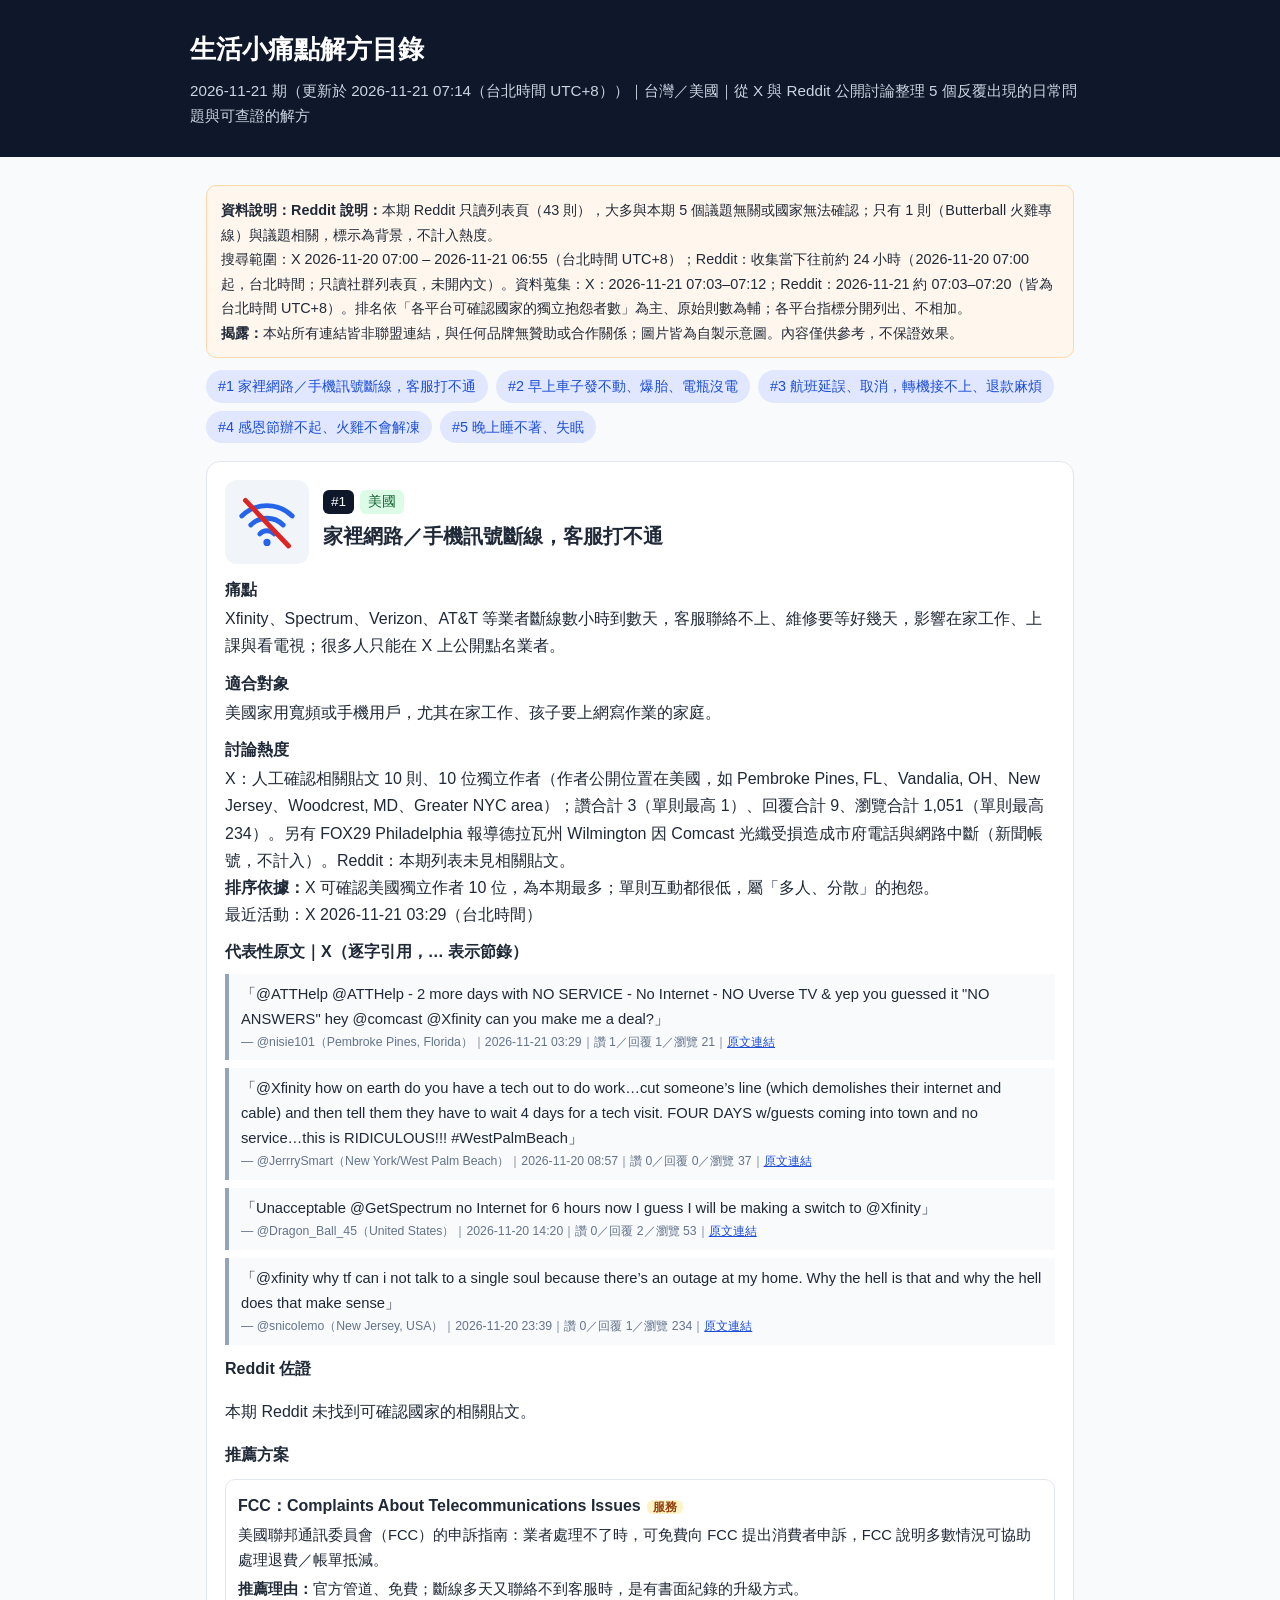
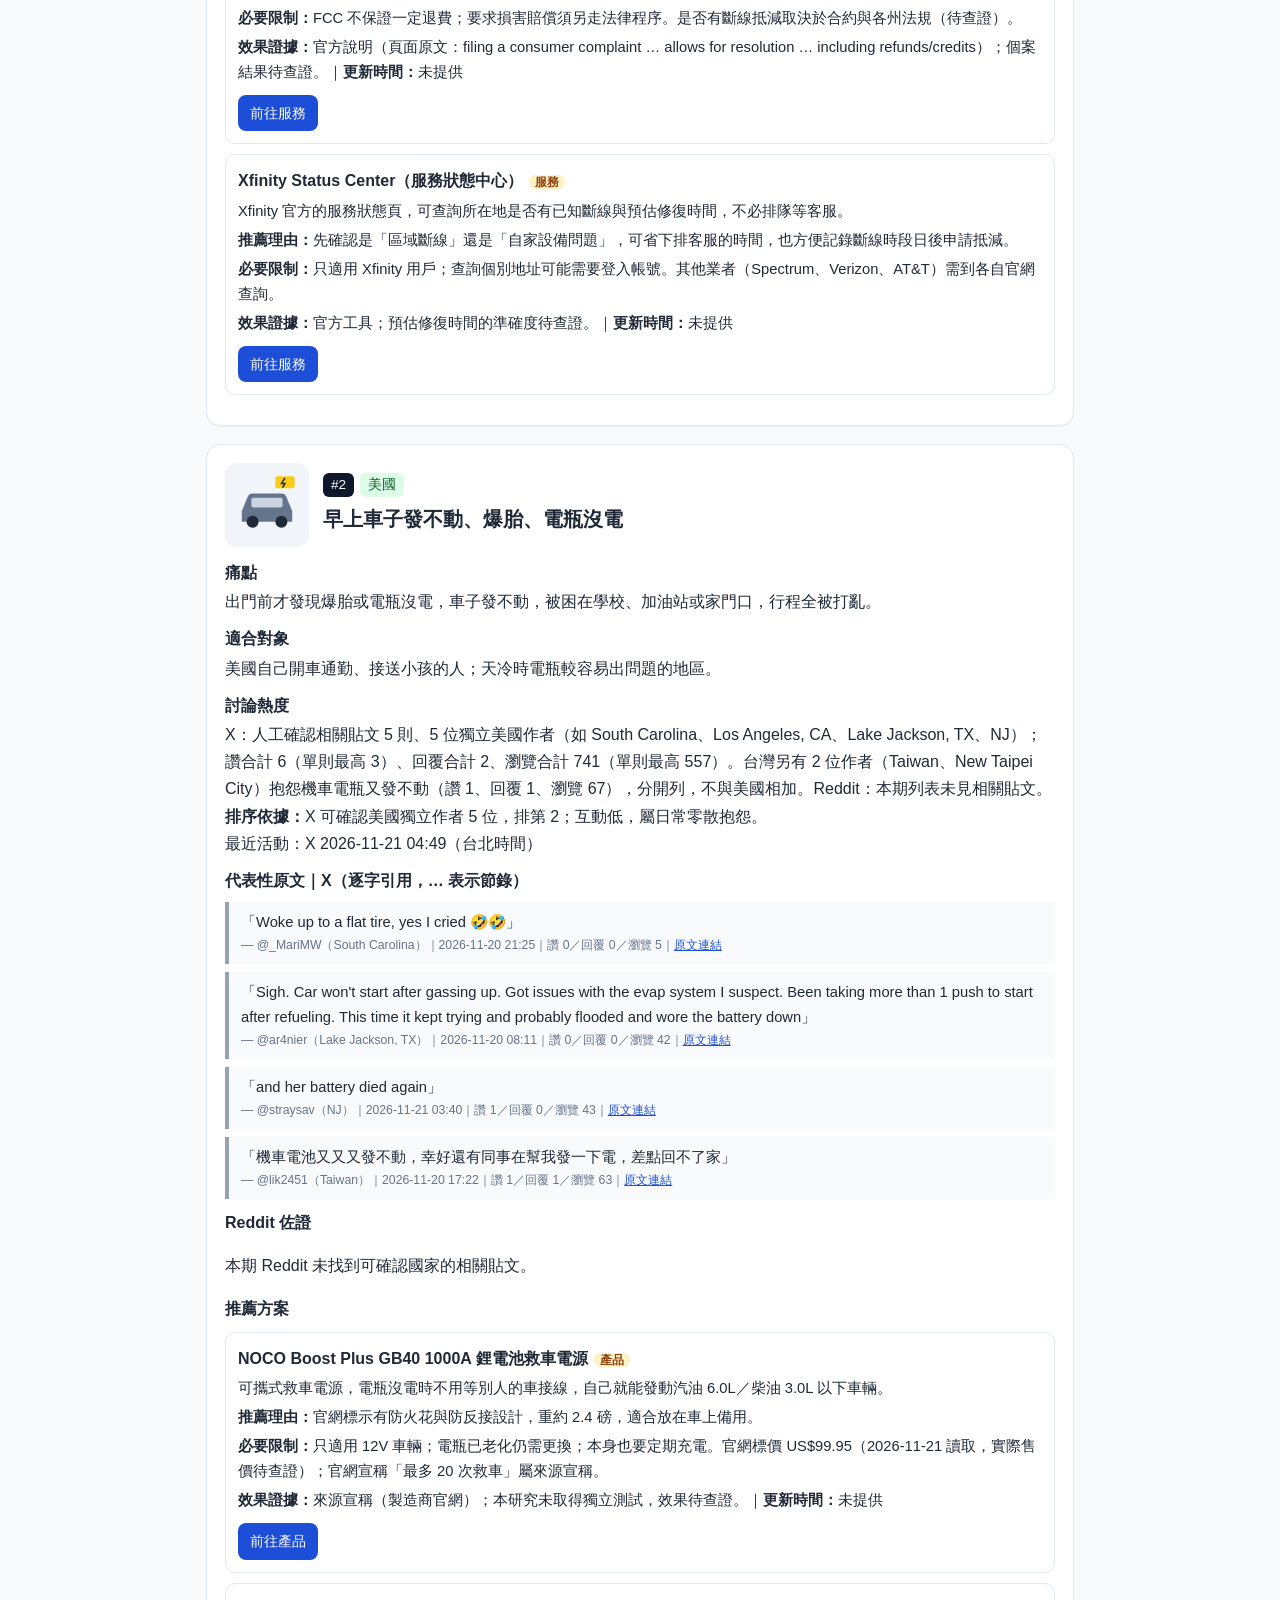
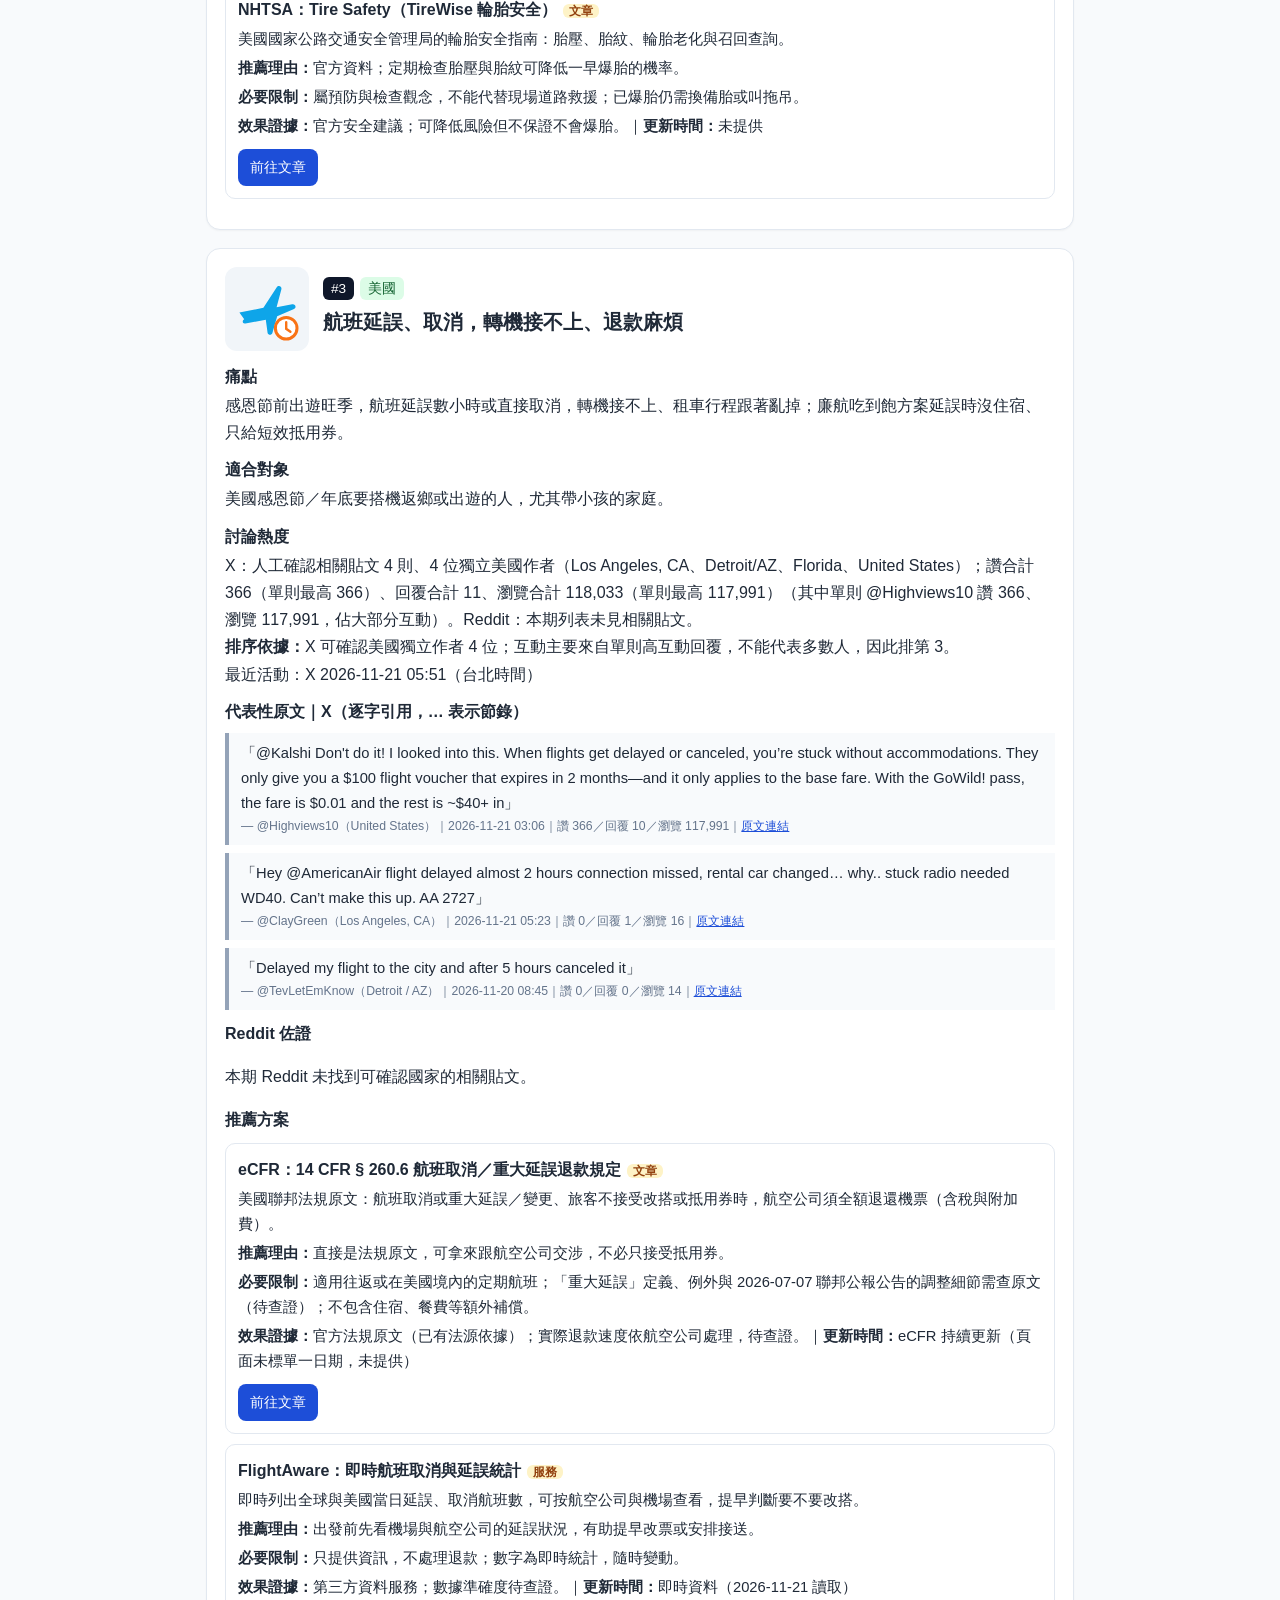
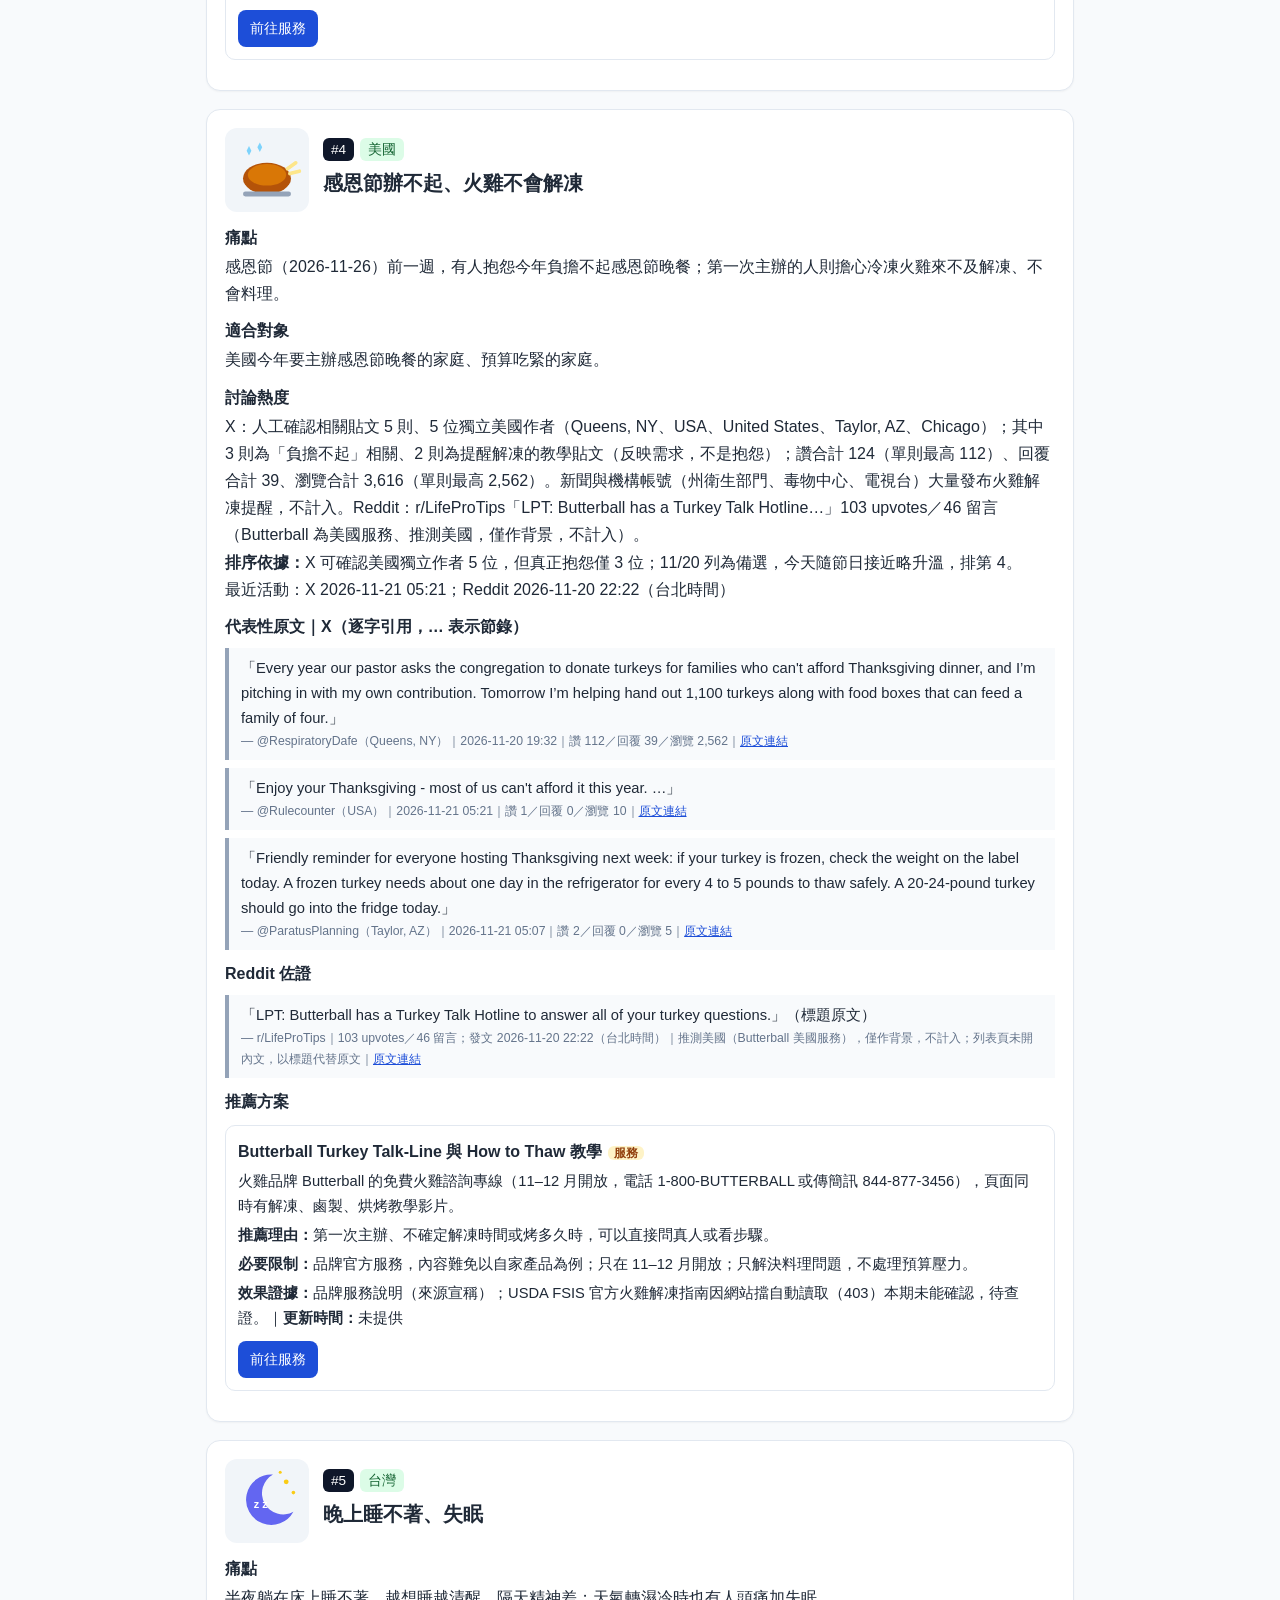
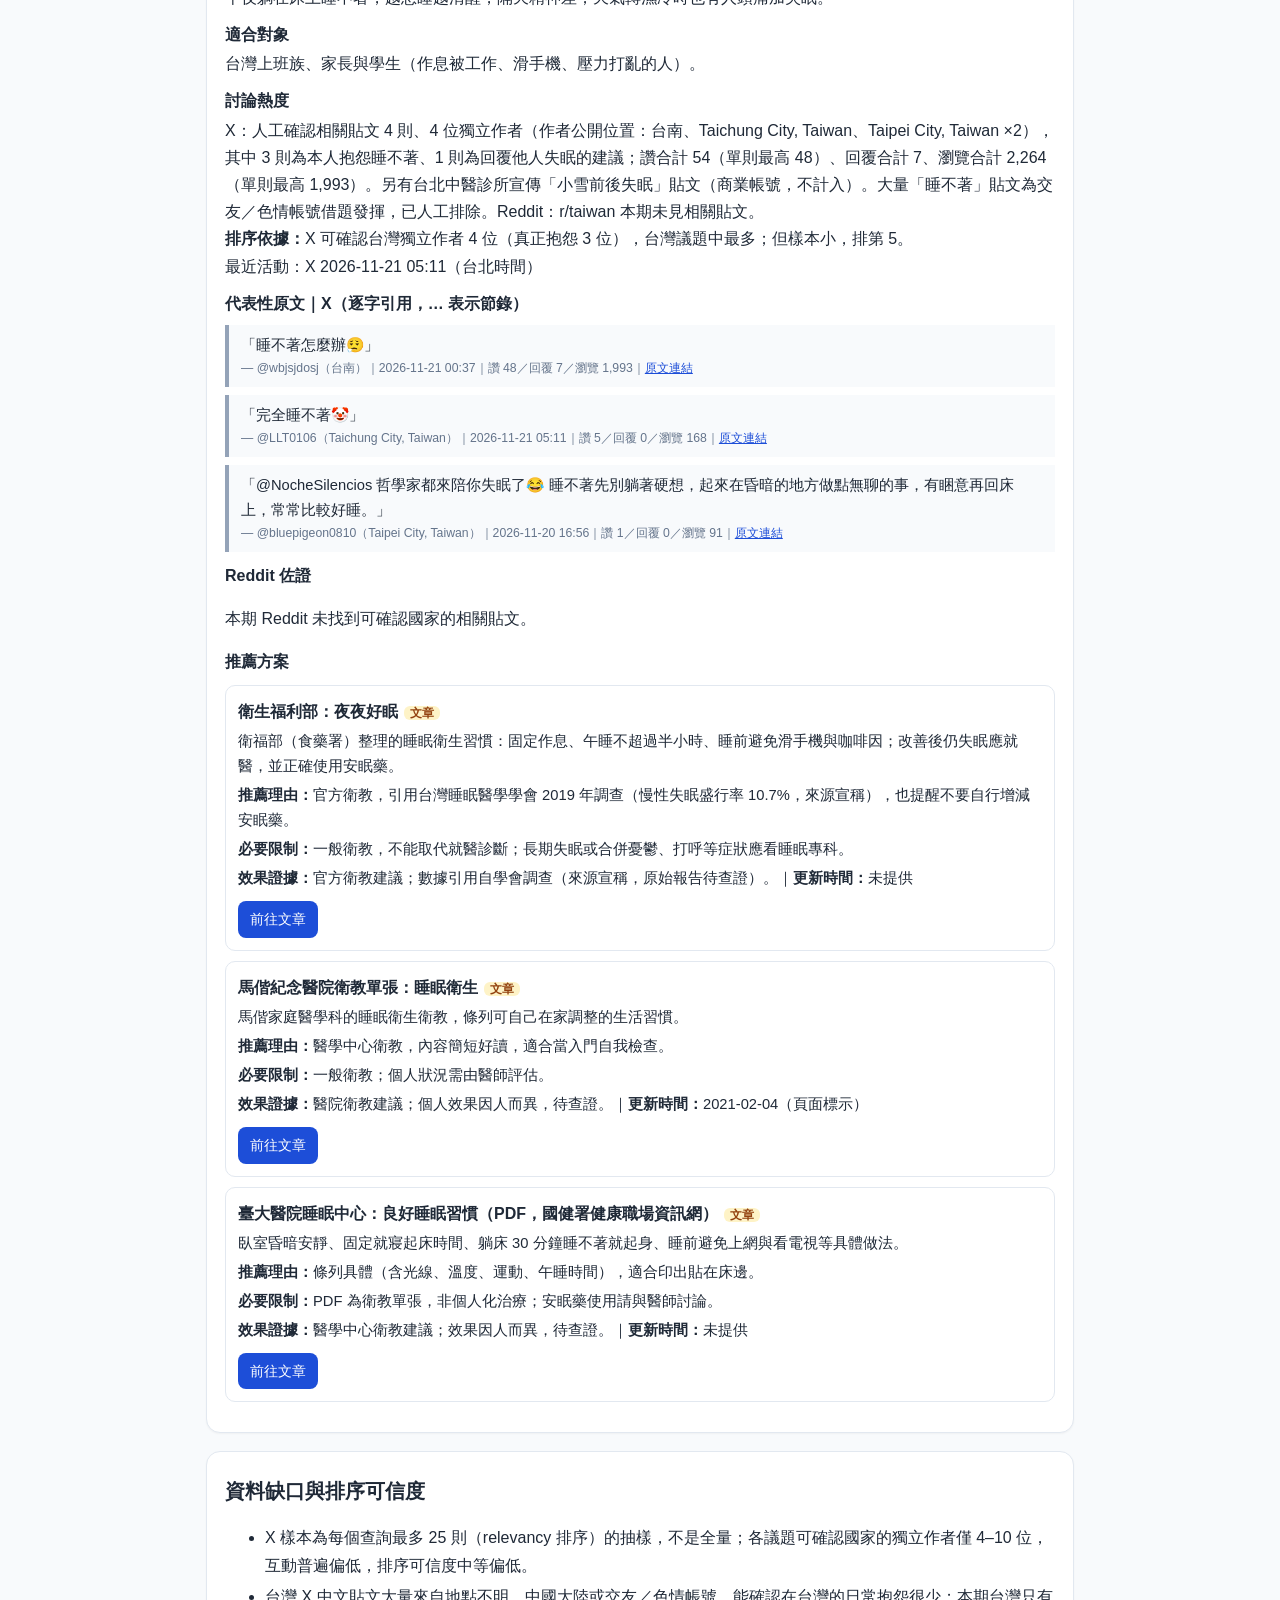
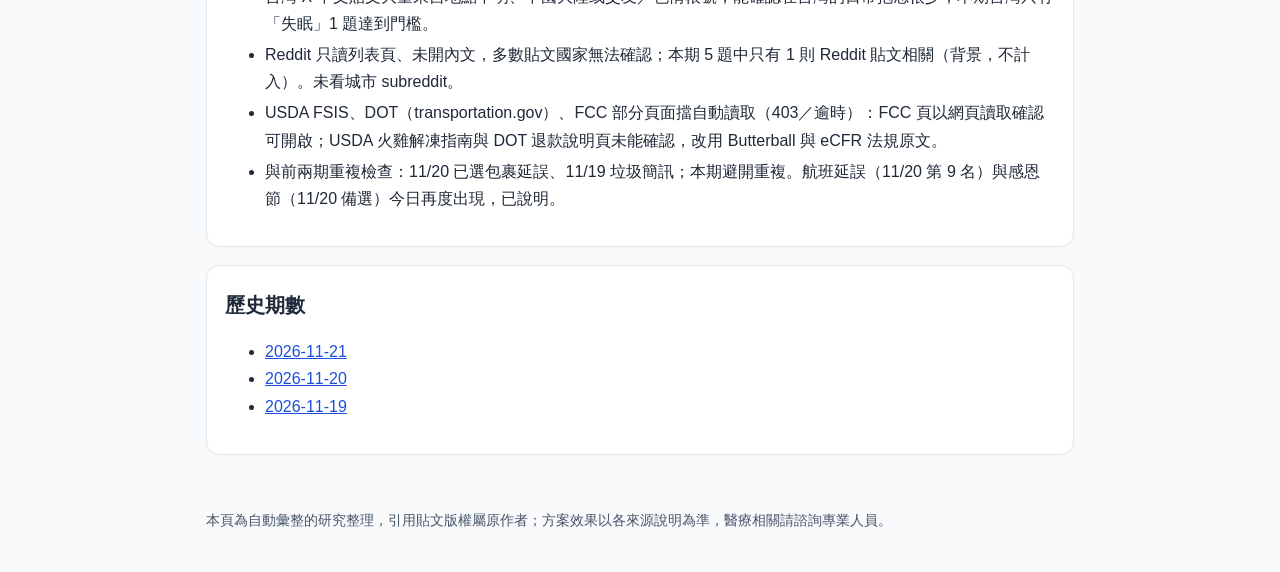
==== commit 8c356204: "Sync site from affiliates_bot@00c9258" ====
--- a/index.html
+++ b/index.html
@@ -1,72 +1,68 @@
-<!doctype html><html lang="zh-Hant-TW"><head><meta charset="utf-8"><meta name="viewport" content="width=device-width,initial-scale=1"><title>生活小痛點解方目錄｜2026-11-20</title><meta name="description" content="從 X 討論整理台灣、美國使用者反覆抱怨的生活問題與可查證的解決方案。"><link rel="stylesheet" href="assets/style.css"></head><body>
-<header><div class="w"><h1>生活小痛點解方目錄</h1><p>2026-11-20 期（更新於 2026-11-20 07:16（台北時間 UTC+8））｜台灣／美國｜從 X 與 Reddit 公開討論整理 5 個反覆出現的日常問題與可查證的解方</p></div></header><main>
-<div class="note"><b>資料說明：</b><b>Reddit 說明：</b>本期 Reddit 多數貼文無法確認國家，只有社群或內文能支持時才計入國家；其餘標示「country unconfirmed（國家未確認）」，僅作背景參考，不計入任何國家的熱度。<br>搜尋範圍：X 2026-11-19 07:00 – 2026-11-20 06:55（台北時間 UTC+8）；Reddit：收集當下往前約 24 小時（約 2026-11-19 07:10 起，台北時間；只讀社群列表，搜尋頁逾時未讀）。資料蒐集：X：2026-11-20 06:57–07:06；Reddit：2026-11-20 約 07:10 完成（皆為台北時間 UTC+8）。排名依「各平台可確認國家的獨立抱怨者數」為主、原始則數為輔；各平台指標分開列出、不相加。<br><b>揭露：</b>本站所有連結皆非聯盟連結，與任何品牌無贊助或合作關係；圖片皆為自製示意圖。內容僅供參考，不保證效果。</div>
-<nav class="toc"><a href="#upstairs-noise">#1 樓上鄰居腳步聲、公寓噪音</a><a href="#winter-heating">#2 冬天家裡太冷、暖氣與電費／燃氣費上漲</a><a href="#south-florida-flood">#3 南佛州暴雨淹水：車子泡水、住家進水、淹水險</a><a href="#package-delayed-lost">#4 包裹延誤、物流遺失（UPS、FedEx、Amazon）</a><a href="#tw-cold-nasal-allergy">#5 降溫後感冒、鼻塞、過敏打噴嚏</a></nav>
-<section class="card" id="upstairs-noise"><div class="head"><svg viewBox="0 0 120 120" role="img" aria-label="樓上腳步聲示意圖"><rect x="10" y="50" width="100" height="8" fill="#475569"/><ellipse cx="38" cy="38" rx="9" ry="13" fill="#1f2937"/><ellipse cx="70" cy="30" rx="9" ry="13" fill="#1f2937"/><g stroke="#ef4444" stroke-width="4" stroke-linecap="round" fill="none"><path d="M30 70q8 8 0 16"/><path d="M44 68q12 12 0 24"/><path d="M76 70q8 8 0 16"/><path d="M90 68q12 12 0 24"/></g><rect x="40" y="96" width="40" height="12" rx="4" fill="#94a3b8"/></svg><div><span class="rank">#1</span><span class="tag">美國</span><h2>樓上鄰居腳步聲、公寓噪音</h2></div></div><dl>
-<dt>痛點</dt><dd>樓上住戶走路重、小孩跑跳、搬家具或半夜吵鬧，樓下住戶睡不好；寫紙條、找管理單位調解常常沒用，甚至演變成雙方衝突。</dd><dt>適合對象</dt><dd>住在美國公寓、上下樓層共用樓板的租屋族與屋主（樓上、樓下兩邊都適用）。</dd><dt>討論熱度</dt><dd>X：人工確認的相關貼文 16 則、16 位獨立作者（作者公開位置可確認在美國，如 Pittsburgh, PA、Florida、St. Louis, MO、Bronx, NY）；讚合計 53（單則最高 41）、回覆合計 5、瀏覽合計 4,857（單則最高 4,112）。背景：全球英文「upstairs neighbor(s)」24 小時 148 則（計數 API，無法依國家過濾）；帶動話題的 @gir1layingdown 爆紅貼文（讚 33,146、瀏覽 3,941,418，截至 07:03）作者國家無法確認，不計入。Reddit：r/HomeImprovement 1 則相關（國家未確認，不計入）。<br><b>排序依據：</b>X 可確認美國獨立作者 16 位，與「寒流（台灣，與 11/19 重複已排除）」並列最多；同數比較讚＋回覆後排第 1。<br>最近活動：X 2026-11-20 06:54；Reddit 2026-11-20 02:41（台北時間）</dd><dt>代表性原文｜X（逐字引用，… 表示節錄）</dt><dd>
-<blockquote>「I’ve had an upstairs neighbor that stomped loud all throughout the day. … it nearly drove me crazy. I even wrote a note like this and nothing changed.」<small>— @duffelbagforevr（Pittsburgh, PA）｜2026-11-20 04:28｜讚 41／回覆 3／瀏覽 4,112｜<a href="https://x.com/duffelbagforevr/status/2123513866785071129" target="_blank" rel="noopener">原文連結</a></small></blockquote>
-<blockquote>「We have upstairs neighbors who let their kids run wild, jumping, stomping, throwing things, hitting walls, &amp; screaming all hours. Our management scheduled a “mediation” meeting w/ us &amp; let them scream at &amp; harass us the whole time.」<small>— @xTrustNoWitch（Florida, USA）｜2026-11-20 05:06｜讚 5／回覆 2／瀏覽 240｜<a href="https://x.com/xTrustNoWitch/status/2123523212592226375" target="_blank" rel="noopener">原文連結</a></small></blockquote>
-<blockquote>「Release me from the shackles of my upstairs neighbors. It sounds like their moving furniture ALL DAYYYY」<small>— @Simpliiic（Florida, USA）｜2026-11-20 05:54｜讚 0／回覆 0／瀏覽 33｜<a href="https://x.com/Simpliiic/status/2123535433451925576" target="_blank" rel="noopener">原文連結</a></small></blockquote>
-</dd><dt>Reddit 佐證</dt><dd>
-<blockquote>「Sound isolation」（標題原文）<small>— r/HomeImprovement｜2 upvotes／5 留言；發文 2026-11-20 02:41（台北時間）｜country unconfirmed（國家未確認，僅作背景，不計入美國）；內文：「We just moved to a main floor unit and there is people living in the basement. The sound transfer is ridiculous…」｜<a href="https://www.reddit.com/r/HomeImprovement/comments/1y0h818/" target="_blank" rel="noopener">原文連結</a></small></blockquote>
-</dd><dt>推薦方案</dt><dd>
-<div class="sol"><h4>Nolo：Neighbors and Noise FAQ<span class="cat">文章</span></h4><p>美國法律自助出版商 Nolo 的指南：先記錄噪音時間、當面或書面溝通、查地方噪音條例（quiet hours）、找房東／HOA 書面申訴，再考慮社區調解或報警。</p><p><b>推薦理由：</b>由律師背景編輯更新，步驟清楚，且提醒租約中的「quiet enjoyment（安寧享用）」條款。</p><p><b>必要限制：</b>各州、各城市規定不同；一般生活腳步聲多半不違法，文章不能取代律師意見。</p><p><b>效果證據：</b>法律常識整理；實際結果取決於地方法規與房東配合，效果待查證。｜<b>更新時間：</b>2025-11-25（頁面標示）</p><a class="btn" href="https://www.nolo.com/legal-encyclopedia/neighbors-noise-faq.html" target="_blank" rel="noopener">前往文章</a></div>
-<div class="sol"><h4>The Soundproof Apartment：How to Reduce Noise From Upstairs Neighbors（Lillie Metayer）<span class="cat">文章</span></h4><p>租屋族版本：說明腳步聲屬「撞擊音」，在自己天花板貼吸音棉幾乎無效；較實際的是請樓上鋪厚地毯加地墊、移床位、用白噪音遮蔽並留存紀錄。</p><p><b>推薦理由：</b>直接回應「為什麼貼泡棉沒用」的常見誤解，並給出不違反租約的做法。</p><p><b>必要限制：</b>個人網站文章，非官方；網站其他頁面可能有產品推薦，是否含聯盟連結未查證；需要樓上住戶配合。</p><p><b>效果證據：</b>文章引用廠商與建築資料說明物理原理（來源宣稱）；各種做法的降噪量未提供，待查證。｜<b>更新時間：</b>2026-08-01（頁面標示）</p><a class="btn" href="https://thesoundproofapartment.com/posts/how-to-reduce-noise-from-upstairs-neighbors" target="_blank" rel="noopener">前往文章</a></div>
-<div class="sol"><h4>Soundproof Guide：BEST Way to Soundproof a Ceiling - That Actually Works!<span class="cat">影片</span></h4><p>示範屋主可做的天花板隔音工程：隔振吊掛件（isolation clips）＋帽型槽、岩棉、雙層石膏板，並說明撞擊音與空氣音要分開處理。</p><p><b>推薦理由：</b>適合可以施工的屋主或願意出錢改善的房東，了解「真正有效但比較貴」的做法。</p><p><b>必要限制：</b>需拆天花板、通常要專業施工；租屋族需房東同意；影片提到說明欄有購買連結（可能為商業連結），本站不推薦特定商品。影片中的價格為頻道說法，待查證。</p><p><b>效果證據：</b>頻道宣稱；未提供實測隔音數據。｜<b>更新時間：</b>2025-09-27（影片上傳日）</p><a class="btn" href="https://www.youtube.com/watch?v=Ebv-Vudmye4" target="_blank" rel="noopener">前往影片</a></div>
-</dd></dl></section>
-<section class="card" id="winter-heating"><div class="head"><svg viewBox="0 0 120 120" role="img" aria-label="暖氣與帳單示意圖"><rect x="14" y="46" width="56" height="44" rx="6" fill="#f97316"/><g stroke="#fff7ed" stroke-width="4"><line x1="26" y1="52" x2="26" y2="84"/><line x1="38" y1="52" x2="38" y2="84"/><line x1="50" y1="52" x2="50" y2="84"/><line x1="62" y1="52" x2="62" y2="84"/></g><g stroke="#fb923c" stroke-width="3" fill="none" stroke-linecap="round"><path d="M28 40q-6-8 0-16"/><path d="M42 40q-6-8 0-16"/><path d="M56 40q-6-8 0-16"/></g><rect x="76" y="30" width="34" height="46" rx="3" fill="#fff" stroke="#334155" stroke-width="3"/><text x="93" y="60" font-size="18" text-anchor="middle" fill="#dc2626" font-family="sans-serif" font-weight="700">$↑</text><rect x="10" y="92" width="64" height="5" fill="#64748b"/></svg><div><span class="rank">#2</span><span class="tag">美國</span><h2>冬天家裡太冷、暖氣與電費／燃氣費上漲</h2></div></div><dl>
-<dt>痛點</dt><dd>天氣轉冷必須開暖氣，但電費、燃氣費調漲；有人說房子冷到連奶油都抹不開，有人擔心付不出帳單會被斷電。</dd><dt>適合對象</dt><dd>美國有暖氣帳單壓力的租屋族與屋主、低收入家庭、老屋或漏風住宅住戶。</dd><dt>討論熱度</dt><dd>X：人工確認的相關貼文 14 則、14 位獨立作者（作者公開位置或內文州名可確認在美國，如 Washington、Wyoming、Mississippi、Buffalo, NY、Illinois）；讚合計 51（單則最高 36）、轉發 7、回覆 12、瀏覽合計 6,255（單則最高 4,262）。部分貼文帶有政治立場（州費率、能源政策）。Reddit：r/Frugal、r/HomeImprovement 共 5 則取暖相關（國家皆未確認，不計入，另列背景）。<br><b>排序依據：</b>X 可確認美國獨立作者 14 位，排第 2；Reddit 有多則取暖求助可作背景，但國家未確認，不加分。<br>最近活動：X 2026-11-20 06:54；Reddit 2026-11-20 05:23（台北時間）</dd><dt>代表性原文｜X（逐字引用，… 表示節錄）</dt><dd>
-<blockquote>「My house is so cold in the winter that it’s hard anyway. 15 seconds in the microwave solves it.」<small>— @wheezl23（Washington, USA）｜2026-11-20 01:35｜讚 6／回覆 0／瀏覽 1,530｜<a href="https://x.com/wheezl23/status/2123470325803561199" target="_blank" rel="noopener">原文連結</a></small></blockquote>
-<blockquote>「Our electric bill went up this year but it&#x27;s nowhere close to what your paying. Fortunately our heat is gas and good old fashioned fireplace.」<small>— @BillKel83375959（Evanston, WY）｜2026-11-20 00:24｜讚 4／回覆 3／瀏覽 45｜<a href="https://x.com/BillKel83375959/status/2123452430021280117" target="_blank" rel="noopener">原文連結</a></small></blockquote>
-<blockquote>「I had to turn the heat on!! It&#x27;s been colder the past few days than when I arrived in February!」<small>— @feistysquidchik（Mississippi, USA）｜2026-11-20 00:47｜讚 0／回覆 0／瀏覽 9｜<a href="https://x.com/feistysquidchik/status/2123458159708721646" target="_blank" rel="noopener">原文連結</a></small></blockquote>
-</dd><dt>Reddit 佐證</dt><dd>
-<blockquote>「Am I saving power or using more by setting up a space heater downstairs?」（標題原文）<small>— r/Frugal｜72 upvotes／48 留言；發文 2026-11-19 12:37（台北時間）｜country unconfirmed（國家未確認，僅作背景）；內文：「…the upstairs being very hot while downstairs is freezing.」｜<a href="https://www.reddit.com/r/Frugal/comments/1y00k7f/" target="_blank" rel="noopener">原文連結</a></small></blockquote>
-<blockquote>「Please recommend a reliable electric blanket」（標題原文）<small>— r/Frugal｜49 upvotes／50 留言；發文 2026-11-19 09:39（台北時間）｜country unconfirmed（國家未確認，僅作背景）｜<a href="https://www.reddit.com/r/Frugal/comments/1xzx1o7/" target="_blank" rel="noopener">原文連結</a></small></blockquote>
-<blockquote>「How do I properly insulate this gap where the floorboards meet the threshold of my front door?」（標題原文）<small>— r/HomeImprovement｜5 upvotes／4 留言；發文 2026-11-19 11:33（台北時間）｜country unconfirmed（國家未確認，僅作背景）｜<a href="https://www.reddit.com/r/HomeImprovement/comments/1xzzcmi/" target="_blank" rel="noopener">原文連結</a></small></blockquote>
-</dd><dt>推薦方案</dt><dd>
-<div class="sol"><h4>LIHEAP（Low Income Home Energy Assistance Program）<span class="cat">服務</span></h4><p>美國聯邦補助的家庭能源援助：協助符合資格家庭支付暖氣帳單、避免斷電、修繕暖氣設備；透過各州／地方機構申請，全國轉介專線 1-866-674-6327。</p><p><b>推薦理由：</b>直接回應「付不起暖氣費、怕被斷電」的痛點，且是官方免費管道。</p><p><b>必要限制：</b>有收入門檻，各州申請期間與金額不同；經費有限，符合資格也不一定拿到。官方提醒：LIHEAP 不會直接發補助給個人、也不收費，要求付費者可能是詐騙。</p><p><b>效果證據：</b>官方計畫說明；補助金額依州而定，待查證。｜<b>更新時間：</b>2026-10-14（頁面標示）</p><a class="btn" href="https://acf.gov/ocs/programs-services/liheap" target="_blank" rel="noopener">前往服務</a></div>
-<div class="sol"><h4>Building America Solution Center（PNNL）：Add Weatherstrip to Windows and Doors<span class="cat">文章</span></h4><p>美國能源部支持的建築技術網站 DIY 指南：找出門窗漏風處，選用並安裝氣密條（weatherstrip），減少冷風灌入。</p><p><b>推薦理由：</b>對應 Reddit 上「門縫漏風怎麼補」與「房子太冷」的需求，材料便宜、租屋族多半也能做。</p><p><b>必要限制：</b>只處理可動的門窗縫；牆體、閣樓保溫不足或暖氣設備問題需另外處理；租屋者施工前宜先問房東。</p><p><b>效果證據：</b>官方技術指南；實際省下多少費用未提供，待查證。｜<b>更新時間：</b>2025-10-03（頁面標示 Last Updated）</p><a class="btn" href="https://basc.pnnl.gov/diy-guides/add-weatherstrip-windows-and-doors" target="_blank" rel="noopener">前往文章</a></div>
-<div class="sol"><h4>U.S. Department of Energy：Energy Saver Guide（PDF）<span class="cat">文章</span></h4><p>美國能源部居家節能手冊：包含恆溫器設定、保溫與氣密、暖氣保養等做法。</p><p><b>推薦理由：</b>官方整理的節能基本功，適合想先從不花錢、少花錢的方法開始的人。</p><p><b>必要限制：</b>2022 年版本；手冊所稱「冬天每天 8 小時調低 7–10°F，每年可省最多 10% 冷暖氣費」為來源宣稱，個別家庭效果不一；熱泵使用者不宜自行大幅調低。</p><p><b>效果證據：</b>官方宣稱；個別省電幅度待查證。｜<b>更新時間：</b>2022（文件版本，網址路徑顯示 2022-08）</p><a class="btn" href="https://www.energy.gov/sites/default/files/2022-08/energy-saver-guide-2022.pdf" target="_blank" rel="noopener">前往文章</a></div>
-<div class="sol"><h4>U.S. Fire Administration：Heating Fire Safety<span class="cat">文章</span></h4><p>用電暖器、壁爐取暖前的安全提醒：可燃物距熱源至少 3 英尺、離開房間或睡覺時關電暖器、不要用烤箱取暖。</p><p><b>推薦理由：</b>Reddit 上多人詢問電暖器、電熱毯，省錢之外也需要避免火災。</p><p><b>必要限制：</b>屬安全宣導，不處理費用問題。</p><p><b>效果證據：</b>官方統計與安全建議（頁面稱攜帶式電暖器火災占居家暖氣火災 3%，但占致命暖氣火災 41%，2017–2019 年資料）。｜<b>更新時間：</b>2023-05-04（頁面標示 Page last reviewed）</p><a class="btn" href="https://www.usfa.fema.gov/prevention/home-fires/prevent-fires/heating/" target="_blank" rel="noopener">前往文章</a></div>
-</dd></dl></section>
-<section class="card" id="south-florida-flood"><div class="head"><svg viewBox="0 0 120 120" role="img" aria-label="車輛泡水示意圖"><path d="M24 62l10-18h48l12 18v14H24z" fill="#64748b"/><rect x="38" y="48" width="18" height="12" fill="#e2e8f0"/><rect x="60" y="48" width="18" height="12" fill="#e2e8f0"/><path d="M0 74q15-8 30 0t30 0 30 0 30 0v46H0z" fill="#38bdf8" opacity=".85"/><path d="M0 90q15-8 30 0t30 0 30 0 30 0" fill="none" stroke="#0369a1" stroke-width="3"/><g fill="#0ea5e9"><path d="M20 14l4 10a4 4 0 1 1-8 0z"/><path d="M60 8l4 10a4 4 0 1 1-8 0z"/><path d="M98 16l4 10a4 4 0 1 1-8 0z"/></g></svg><div><span class="rank">#3</span><span class="tag">美國</span><h2>南佛州暴雨淹水：車子泡水、住家進水、淹水險</h2></div></div><dl>
-<dt>痛點</dt><dd>11/18–19 南佛州短時強降雨，車子泡水報廢、住家進水、無法上班；很多人事後才發現一般房屋險不含淹水，也不知道泡水車怎麼處理。</dd><dt>適合對象</dt><dd>佛州及其他易淹水地區的住戶、車主，以及近期想買二手車的人。</dd><dt>討論熱度</dt><dd>X：人工確認的相關貼文 11 則、11 位獨立作者（作者位置或內文可確認在美國佛州，如 Fort Lauderdale、Broward County、Parkland、Satellite Beach）；讚合計 343（單則最高 307）、轉發 67、回覆 33、瀏覽合計 33,940（單則最高 31,200）。背景：全球英文淹水＋佛州地名 24 小時 1,946 則（計數 API，含新聞與官方帳號）。Reddit：本期未讀到相關貼文。<br><b>排序依據：</b>X 可確認美國獨立作者 11 位排第 3；互動數為 5 個議題中最高，但依規則先比獨立作者數。屬天氣事件型議題，熱度可能很快退燒。<br>最近活動：X 2026-11-20 03:05（台北時間）</dd><dt>代表性原文｜X（逐字引用，… 表示節錄）</dt><dd>
-<blockquote>「Everything is flooded. Swam home last night after work and my car was totalled (per insurance) I hope its salvageable.」<small>— @TheUnyielded（內文：Broward County, FL）｜2026-11-19 10:06｜讚 1／回覆 2／瀏覽 42｜<a href="https://x.com/TheUnyielded/status/2123236509717233928" target="_blank" rel="noopener">原文連結</a></small></blockquote>
-<blockquote>「Woke up at 1am to hurricane-like conditions and flash flood warnings blaring on my phone. Hollywood got something like 15 inches of rain in 24 hours, and a lot of it came down fast enough to push water right up to the house.」<small>— @stackthesegains（Fort Lauderdale, FL）｜2026-11-19 08:02｜讚 12／回覆 8／瀏覽 884｜<a href="https://x.com/stackthesegains/status/2123205135979495468" target="_blank" rel="noopener">原文連結</a></small></blockquote>
-<blockquote>「My son is visiting here in Tennessee while his house gets flooded in Florida. … Satellite Beach, Florida is underwater…」<small>— @d2fl（內文：Satellite Beach, Florida）｜2026-11-20 03:05｜讚 307／轉發 62／回覆 19／瀏覽 31,200｜<a href="https://x.com/d2fl/status/2123492756165214530" target="_blank" rel="noopener">原文連結</a></small></blockquote>
+<!doctype html><html lang="zh-Hant-TW"><head><meta charset="utf-8"><meta name="viewport" content="width=device-width,initial-scale=1"><title>生活小痛點解方目錄｜2026-11-21</title><meta name="description" content="從 X 討論整理台灣、美國使用者反覆抱怨的生活問題與可查證的解決方案。"><link rel="stylesheet" href="assets/style.css"></head><body>
+<header><div class="w"><h1>生活小痛點解方目錄</h1><p>2026-11-21 期（更新於 2026-11-21 07:14（台北時間 UTC+8））｜台灣／美國｜從 X 與 Reddit 公開討論整理 5 個反覆出現的日常問題與可查證的解方</p></div></header><main>
+<div class="note"><b>資料說明：</b><b>Reddit 說明：</b>本期 Reddit 只讀列表頁（43 則），大多與本期 5 個議題無關或國家無法確認；只有 1 則（Butterball 火雞專線）與議題相關，標示為背景，不計入熱度。<br>搜尋範圍：X 2026-11-20 07:00 – 2026-11-21 06:55（台北時間 UTC+8）；Reddit：收集當下往前約 24 小時（2026-11-20 07:00 起，台北時間；只讀社群列表頁，未開內文）。資料蒐集：X：2026-11-21 07:03–07:12；Reddit：2026-11-21 約 07:03–07:20（皆為台北時間 UTC+8）。排名依「各平台可確認國家的獨立抱怨者數」為主、原始則數為輔；各平台指標分開列出、不相加。<br><b>揭露：</b>本站所有連結皆非聯盟連結，與任何品牌無贊助或合作關係；圖片皆為自製示意圖。內容僅供參考，不保證效果。</div>
+<nav class="toc"><a href="#isp-outage">#1 家裡網路／手機訊號斷線，客服打不通</a><a href="#car-wont-start">#2 早上車子發不動、爆胎、電瓶沒電</a><a href="#flight-delay">#3 航班延誤、取消，轉機接不上、退款麻煩</a><a href="#thanksgiving-turkey">#4 感恩節辦不起、火雞不會解凍</a><a href="#insomnia-tw">#5 晚上睡不著、失眠</a></nav>
+<section class="card" id="isp-outage"><div class="head"><svg viewBox="0 0 120 120" role="img" aria-label="網路斷線示意圖"><g fill="none" stroke="#2563eb" stroke-width="8" stroke-linecap="round"><path d="M18 50a60 60 0 0 1 84 0"/><path d="M33 65a38 38 0 0 1 54 0"/><path d="M48 80a16 16 0 0 1 24 0"/></g><circle cx="60" cy="94" r="6" fill="#2563eb"/><line x1="24" y1="24" x2="96" y2="100" stroke="#dc2626" stroke-width="8" stroke-linecap="round"/></svg><div><span class="rank">#1</span><span class="tag">美國</span><h2>家裡網路／手機訊號斷線，客服打不通</h2></div></div><dl>
+<dt>痛點</dt><dd>Xfinity、Spectrum、Verizon、AT&amp;T 等業者斷線數小時到數天，客服聯絡不上、維修要等好幾天，影響在家工作、上課與看電視；很多人只能在 X 上公開點名業者。</dd><dt>適合對象</dt><dd>美國家用寬頻或手機用戶，尤其在家工作、孩子要上網寫作業的家庭。</dd><dt>討論熱度</dt><dd>X：人工確認相關貼文 10 則、10 位獨立作者（作者公開位置在美國，如 Pembroke Pines, FL、Vandalia, OH、New Jersey、Woodcrest, MD、Greater NYC area）；讚合計 3（單則最高 1）、回覆合計 9、瀏覽合計 1,051（單則最高 234）。另有 FOX29 Philadelphia 報導德拉瓦州 Wilmington 因 Comcast 光纖受損造成市府電話與網路中斷（新聞帳號，不計入）。Reddit：本期列表未見相關貼文。<br><b>排序依據：</b>X 可確認美國獨立作者 10 位，為本期最多；單則互動都很低，屬「多人、分散」的抱怨。<br>最近活動：X 2026-11-21 03:29（台北時間）</dd><dt>代表性原文｜X（逐字引用，… 表示節錄）</dt><dd>
+<blockquote>「@ATTHelp @ATTHelp  - 2 more days with NO SERVICE - No Internet - NO Uverse TV &amp; yep you guessed it &quot;NO ANSWERS&quot; hey @comcast @Xfinity  can you make me a deal?」<small>— @nisie101（Pembroke Pines, Florida）｜2026-11-21 03:29｜讚 1／回覆 1／瀏覽 21｜<a href="https://x.com/nisie101/status/2123861427295305741" target="_blank" rel="noopener">原文連結</a></small></blockquote>
+<blockquote>「@Xfinity how on earth do you have a tech out to do work…cut someone’s line (which demolishes their internet and cable) and then tell them they have to wait 4 days for a tech visit.  FOUR DAYS w/guests coming into town and no service…this is RIDICULOUS!!! #WestPalmBeach」<small>— @JerrrySmart（New York/West Palm Beach）｜2026-11-20 08:57｜讚 0／回覆 0／瀏覽 37｜<a href="https://x.com/JerrrySmart/status/2123581357246795895" target="_blank" rel="noopener">原文連結</a></small></blockquote>
+<blockquote>「Unacceptable @GetSpectrum no Internet for 6 hours now I guess I will be making  a switch to @Xfinity」<small>— @Dragon_Ball_45（United States）｜2026-11-20 14:20｜讚 0／回覆 2／瀏覽 53｜<a href="https://x.com/Dragon_Ball_45/status/2123662632192241810" target="_blank" rel="noopener">原文連結</a></small></blockquote>
+<blockquote>「@xfinity why tf can i not talk to a single soul because there’s an outage at my home. 
+
+Why the hell is that and why the hell does that make sense」<small>— @snicolemo（New Jersey, USA）｜2026-11-20 23:39｜讚 0／回覆 1／瀏覽 234｜<a href="https://x.com/snicolemo/status/2123803445505196128" target="_blank" rel="noopener">原文連結</a></small></blockquote>
 </dd><dt>Reddit 佐證</dt><dd>
 <p>本期 Reddit 未找到可確認國家的相關貼文。</p>
 </dd><dt>推薦方案</dt><dd>
-<div class="sol"><h4>FloodSmart（NFIP）：How to start a flood insurance claim<span class="cat">服務</span></h4><p>美國國家洪水保險計畫（FEMA）官方理賠步驟：盡快通報保險公司、拍照錄影記錄損失、保留受損樣品、確認理賠員的 Flood Control Number 證件。</p><p><b>推薦理由：</b>直接對應「家裡淹水後怎麼申請理賠」，並提醒防範冒充理賠員的詐騙。</p><p><b>必要限制：</b>只適用已投保洪水險者；標準 NFIP 保單不含黴菌損失、地下室保障有限；車輛不屬 NFIP 保障。頁面稱理賠約需 4–8 週。</p><p><b>效果證據：</b>官方流程說明；理賠時間與金額為來源說法，依個案而定。｜<b>更新時間：</b>未提供</p><a class="btn" href="https://www.floodsmart.gov/recover/start-a-claim" target="_blank" rel="noopener">前往服務</a></div>
-<div class="sol"><h4>National Weather Service：Turn Around Don&#x27;t Drown<span class="cat">文章</span></h4><p>美國國家氣象局的淹水行車安全宣導：不要開車或步行涉水，遇淹水路段改道。</p><p><b>推薦理由：</b>多位貼文者提到涉水開車、車子泡水，這是最基本的安全原則。</p><p><b>必要限制：</b>屬安全宣導，不處理保險與修車問題。</p><p><b>效果證據：</b>官方安全建議（頁面所列水深與車輛被沖走的數字為官方說法）。｜<b>更新時間：</b>未提供</p><a class="btn" href="https://www.weather.gov/safety/flood-turn-around-dont-drown" target="_blank" rel="noopener">前往文章</a></div>
-<div class="sol"><h4>AAA：Flood Damaged Cars<span class="cat">文章</span></h4><p>美國汽車協會說明泡水車處理：檢查前不要嘗試發動，請技師檢查油液、排水並清潔乾燥電路。</p><p><b>推薦理由：</b>回應「車子泡水後怎麼辦、會不會壞更嚴重」。</p><p><b>必要限制：</b>一般性建議；是否全損、理賠範圍要看自己的車險（通常需全險 comprehensive）。文章附有 AAA 合作修車廠推廣。</p><p><b>效果證據：</b>專業機構建議；未提供數據。｜<b>更新時間：</b>未提供</p><a class="btn" href="https://www.aaa.com/autorepair/articles/flood-damaged-cars" target="_blank" rel="noopener">前往文章</a></div>
-<div class="sol"><h4>NICB VINCheck<span class="cat">服務</span></h4><p>美國保險犯罪防制局的免費查詢：輸入 17 碼車身號碼，查是否被參與的保險公司列為失竊、全損或泡水車。</p><p><b>推薦理由：</b>大規模淹水後常有泡水車流入二手市場，買車前可先查。</p><p><b>必要限制：</b>只涵蓋參與的保險公司紀錄，非完整車歷；每個 IP 24 小時最多查 5 次。</p><p><b>效果證據：</b>官方說明其資料限制；不能保證查得到所有泡水車。｜<b>更新時間：</b>未提供</p><a class="btn" href="https://www.nicb.org/vincheck" target="_blank" rel="noopener">前往服務</a></div>
+<div class="sol"><h4>FCC：Complaints About Telecommunications Issues<span class="cat">服務</span></h4><p>美國聯邦通訊委員會（FCC）的申訴指南：業者處理不了時，可免費向 FCC 提出消費者申訴，FCC 說明多數情況可協助處理退費／帳單抵減。</p><p><b>推薦理由：</b>官方管道、免費；斷線多天又聯絡不到客服時，是有書面紀錄的升級方式。</p><p><b>必要限制：</b>FCC 不保證一定退費；要求損害賠償須另走法律程序。是否有斷線抵減取決於合約與各州法規（待查證）。</p><p><b>效果證據：</b>官方說明（頁面原文：filing a consumer complaint … allows for resolution … including refunds/credits）；個案結果待查證。｜<b>更新時間：</b>未提供</p><a class="btn" href="https://www.fcc.gov/reports-research/guides/complaints-about-telecommunications-issues" target="_blank" rel="noopener">前往服務</a></div>
+<div class="sol"><h4>Xfinity Status Center（服務狀態中心）<span class="cat">服務</span></h4><p>Xfinity 官方的服務狀態頁，可查詢所在地是否有已知斷線與預估修復時間，不必排隊等客服。</p><p><b>推薦理由：</b>先確認是「區域斷線」還是「自家設備問題」，可省下排客服的時間，也方便記錄斷線時段日後申請抵減。</p><p><b>必要限制：</b>只適用 Xfinity 用戶；查詢個別地址可能需要登入帳號。其他業者（Spectrum、Verizon、AT&amp;T）需到各自官網查詢。</p><p><b>效果證據：</b>官方工具；預估修復時間的準確度待查證。｜<b>更新時間：</b>未提供</p><a class="btn" href="https://www.xfinity.com/support/status" target="_blank" rel="noopener">前往服務</a></div>
 </dd></dl></section>
-<section class="card" id="package-delayed-lost"><div class="head"><svg viewBox="0 0 120 120" role="img" aria-label="包裹運送延誤示意圖"><rect x="8" y="44" width="58" height="36" rx="3" fill="#d97706"/><path d="M66 54h20l12 14v12H66z" fill="#92400e"/><rect x="72" y="58" width="12" height="9" fill="#e5e7eb"/><circle cx="26" cy="84" r="8" fill="#1f2937"/><circle cx="84" cy="84" r="8" fill="#1f2937"/><circle cx="92" cy="28" r="18" fill="#fff" stroke="#dc2626" stroke-width="4"/><path d="M92 18v10l7 5" stroke="#dc2626" stroke-width="4" fill="none" stroke-linecap="round"/><rect x="6" y="94" width="108" height="4" fill="#64748b"/></svg><div><span class="rank">#4</span><span class="tag">美國</span><h2>包裹延誤、物流遺失（UPS、FedEx、Amazon）</h2></div></div><dl>
-<dt>痛點</dt><dd>節前物流高峰，包裹卡在轉運站好幾天、追蹤只寫「delay」、物流弄丟包裹後找回很慢，客服又幫不上忙。與 11/19「包裹被偷」不同：這期是物流端延誤或遺失，不是送達後被偷。</dd><dt>適合對象</dt><dd>在美國網購、寄送包裹的人，以及小型賣家。</dd><dt>討論熱度</dt><dd>X：人工確認的相關貼文 9 則、9 位獨立作者（作者位置可確認在美國，如 Alabama、Goose Creek, SC、Central Pennsylvania、Seattle, WA、Niceville, FL）；讚合計 14（單則最高 3）、轉發 2、回覆 17、瀏覽合計 584。背景：全球英文「物流商＋my package/my order＋延誤/遺失」24 小時 18 則（計數 API）。Reddit：本期未讀到相關貼文。<br><b>排序依據：</b>X 可確認美國獨立作者 9 位排第 4；互動數低，排序可信度中等。<br>最近活動：X 2026-11-20 06:10（台北時間）</dd><dt>代表性原文｜X（逐字引用，… 表示節錄）</dt><dd>
-<blockquote>「@UPS My package has been delayed over 10 days. What should I do?」<small>— @CowboyFan814（Goose Creek, SC）｜2026-11-20 06:10｜讚 3／回覆 3／瀏覽 30｜<a href="https://x.com/CowboyFan814/status/2123539459006451734" target="_blank" rel="noopener">原文連結</a></small></blockquote>
-<blockquote>「@UPS yall have gotten as bad a @USPS i chose you to ship my order and paid more for it bc usps packages get lost &amp; delayed in Bham. My package has been sitting in Atlanta for 2 damn days.」<small>— @MST_FOXHUNTER50（Alabama, USA）｜2026-11-20 04:40｜讚 3／回覆 4／瀏覽 15｜<a href="https://x.com/MST_FOXHUNTER50/status/2123516834800611785" target="_blank" rel="noopener">原文連結</a></small></blockquote>
-<blockquote>「Fedex finally found my package, after it being lost for 9 days. … It took another 5 days for it to reach the destination.」<small>— @XavierVanDussen（Central Pennsylvania, USA）｜2026-11-20 01:14｜讚 3／回覆 0／瀏覽 193｜<a href="https://x.com/XavierVanDussen/status/2123465059196178776" target="_blank" rel="noopener">原文連結</a></small></blockquote>
+<section class="card" id="car-wont-start"><div class="head"><svg viewBox="0 0 120 120" role="img" aria-label="車子發不動示意圖"><path d="M18 70l10-24a8 8 0 0 1 7-5h50a8 8 0 0 1 7 5l10 24v18H18z" fill="#64748b"/><rect x="34" y="48" width="52" height="16" rx="3" fill="#cbd5e1"/><circle cx="36" cy="88" r="10" fill="#1f2937"/><circle cx="84" cy="88" r="10" fill="#1f2937"/><rect x="74" y="12" width="32" height="20" rx="3" fill="#facc15"/><path d="M90 15l-6 9h6l-4 7" fill="none" stroke="#1f2937" stroke-width="2.5"/></svg><div><span class="rank">#2</span><span class="tag">美國</span><h2>早上車子發不動、爆胎、電瓶沒電</h2></div></div><dl>
+<dt>痛點</dt><dd>出門前才發現爆胎或電瓶沒電，車子發不動，被困在學校、加油站或家門口，行程全被打亂。</dd><dt>適合對象</dt><dd>美國自己開車通勤、接送小孩的人；天冷時電瓶較容易出問題的地區。</dd><dt>討論熱度</dt><dd>X：人工確認相關貼文 5 則、5 位獨立美國作者（如 South Carolina、Los Angeles, CA、Lake Jackson, TX、NJ）；讚合計 6（單則最高 3）、回覆合計 2、瀏覽合計 741（單則最高 557）。台灣另有 2 位作者（Taiwan、New Taipei City）抱怨機車電瓶又發不動（讚 1、回覆 1、瀏覽 67），分開列，不與美國相加。Reddit：本期列表未見相關貼文。<br><b>排序依據：</b>X 可確認美國獨立作者 5 位，排第 2；互動低，屬日常零散抱怨。<br>最近活動：X 2026-11-21 04:49（台北時間）</dd><dt>代表性原文｜X（逐字引用，… 表示節錄）</dt><dd>
+<blockquote>「Woke up to a flat tire, yes I cried 🤣🤣」<small>— @_MariMW（South Carolina）｜2026-11-20 21:25｜讚 0／回覆 0／瀏覽 5｜<a href="https://x.com/_MariMW/status/2123769802720202763" target="_blank" rel="noopener">原文連結</a></small></blockquote>
+<blockquote>「Sigh. Car won&#x27;t start after gassing up. Got issues with the evap system I suspect. Been taking more than 1 push to start after refueling. This time it kept trying and probably flooded and wore the battery down」<small>— @ar4nier（Lake Jackson, TX）｜2026-11-20 08:11｜讚 0／回覆 0／瀏覽 42｜<a href="https://x.com/ar4nier/status/2123569862991643129" target="_blank" rel="noopener">原文連結</a></small></blockquote>
+<blockquote>「and her battery died again」<small>— @straysav（NJ）｜2026-11-21 03:40｜讚 1／回覆 0／瀏覽 43｜<a href="https://x.com/straysav/status/2123864156852113475" target="_blank" rel="noopener">原文連結</a></small></blockquote>
+<blockquote>「機車電池又又又發不動，幸好還有同事在幫我發一下電，差點回不了家」<small>— @lik2451（Taiwan）｜2026-11-20 17:22｜讚 1／回覆 1／瀏覽 63｜<a href="https://x.com/lik2451/status/2123708458499449037" target="_blank" rel="noopener">原文連結</a></small></blockquote>
 </dd><dt>Reddit 佐證</dt><dd>
 <p>本期 Reddit 未找到可確認國家的相關貼文。</p>
 </dd><dt>推薦方案</dt><dd>
-<div class="sol"><h4>USPS：Missing Mail and Lost Packages<span class="cat">服務</span></h4><p>美國郵政官方流程：先查追蹤與 Informed Delivery，寄出 7 天後可提出 Missing Mail Search Request；有保險者最遲於寄件後 60 天內申請理賠。</p><p><b>推薦理由：</b>官方查件與理賠入口，步驟與期限清楚。</p><p><b>必要限制：</b>只適用 USPS 寄送的郵件；未投保的包裹無法理賠，只能協尋。</p><p><b>效果證據：</b>官方流程；找回率未提供。｜<b>更新時間：</b>未提供</p><a class="btn" href="https://www.usps.com/help/missing-mail.htm" target="_blank" rel="noopener">前往服務</a></div>
-<div class="sol"><h4>UPS：File a Claim<span class="cat">服務</span></h4><p>UPS 官方理賠：包裹遺失或損壞，於預定送達日起 60 天內提出；需追蹤號碼與價值證明，收件人可用訪客身分申請。</p><p><b>推薦理由：</b>對應「UPS 包裹卡住／遺失」的抱怨。頁面稱一般 8–10 個工作天有結果。</p><p><b>必要限制：</b>寄件人帳號可能限制收件人申請；部分選擇「免簽收放行」的包裹不能申請遺失理賠；處理時間為來源說法。</p><p><b>效果證據：</b>官方流程；處理時間為 UPS 宣稱，待查證。｜<b>更新時間：</b>未提供</p><a class="btn" href="https://www.ups.com/us/en/support/file-a-claim" target="_blank" rel="noopener">前往服務</a></div>
-<div class="sol"><h4>FedEx：File a claim online<span class="cat">服務</span></h4><p>FedEx 官方理賠：需登入；美國國內包裹內容損壞或短少須於寄件日起 60 天內申請，未送達或遺失可於 9 個月內申請。</p><p><b>推薦理由：</b>官方說明收件人也可請商家代為申請，或自行申請。</p><p><b>必要限制：</b>需 FedEx 帳號登入；需價值證明文件。</p><p><b>效果證據：</b>官方流程；結果依個案。｜<b>更新時間：</b>未提供</p><a class="btn" href="https://www.fedex.com/en-us/customer-support/claims.html" target="_blank" rel="noopener">前往服務</a></div>
-<div class="sol"><h4>Amazon：Late Deliveries<span class="cat">文章</span></h4><p>Amazon 官方說明：超過預估送達日 48 小時仍無消息，Amazon 出貨的訂單在 30 天內聯絡客服；第三方賣家出貨則聯絡賣家；保證送達日未達成可退運費。</p><p><b>推薦理由：</b>直接回應「Amazon 訂單一直延誤怎麼辦」。</p><p><b>必要限制：</b>只適用 Amazon 美國站；退款範圍依訂單類型而定。</p><p><b>效果證據：</b>官方政策說明。｜<b>更新時間：</b>未提供</p><a class="btn" href="https://www.amazon.com/gp/help/customer/display.html?nodeId=GL669SSDXFCJ2ZA6" target="_blank" rel="noopener">前往文章</a></div>
+<div class="sol"><h4>NOCO Boost Plus GB40 1000A 鋰電池救車電源<span class="cat">產品</span></h4><p>可攜式救車電源，電瓶沒電時不用等別人的車接線，自己就能發動汽油 6.0L／柴油 3.0L 以下車輛。</p><p><b>推薦理由：</b>官網標示有防火花與防反接設計，重約 2.4 磅，適合放在車上備用。</p><p><b>必要限制：</b>只適用 12V 車輛；電瓶已老化仍需更換；本身也要定期充電。官網標價 US$99.95（2026-11-21 讀取，實際售價待查證）；官網宣稱「最多 20 次救車」屬來源宣稱。</p><p><b>效果證據：</b>來源宣稱（製造商官網）；本研究未取得獨立測試，效果待查證。｜<b>更新時間：</b>未提供</p><a class="btn" href="https://no.co/gb40" target="_blank" rel="noopener">前往產品</a></div>
+<div class="sol"><h4>NHTSA：Tire Safety（TireWise 輪胎安全）<span class="cat">文章</span></h4><p>美國國家公路交通安全管理局的輪胎安全指南：胎壓、胎紋、輪胎老化與召回查詢。</p><p><b>推薦理由：</b>官方資料；定期檢查胎壓與胎紋可降低一早爆胎的機率。</p><p><b>必要限制：</b>屬預防與檢查觀念，不能代替現場道路救援；已爆胎仍需換備胎或叫拖吊。</p><p><b>效果證據：</b>官方安全建議；可降低風險但不保證不會爆胎。｜<b>更新時間：</b>未提供</p><a class="btn" href="https://www.nhtsa.gov/equipment/tires" target="_blank" rel="noopener">前往文章</a></div>
 </dd></dl></section>
-<section class="card" id="tw-cold-nasal-allergy"><div class="head"><svg viewBox="0 0 120 120" role="img" aria-label="鼻塞與感冒示意圖"><circle cx="52" cy="58" r="34" fill="#fde68a"/><circle cx="40" cy="50" r="4" fill="#1f2937"/><circle cx="64" cy="50" r="4" fill="#1f2937"/><path d="M52 56v10" stroke="#ef4444" stroke-width="6" stroke-linecap="round"/><path d="M40 78q12-8 24 0" stroke="#1f2937" stroke-width="3" fill="none"/><rect x="78" y="62" width="30" height="34" rx="4" fill="#e0f2fe" stroke="#0284c7" stroke-width="3"/><path d="M84 62q9-14 18 0" fill="#fff" stroke="#0284c7" stroke-width="3"/><g stroke="#0ea5e9" stroke-width="3" stroke-linecap="round"><line x1="98" y1="14" x2="98" y2="34"/><line x1="88" y1="24" x2="108" y2="24"/><line x1="91" y1="17" x2="105" y2="31"/><line x1="105" y1="17" x2="91" y2="31"/></g></svg><div><span class="rank">#5</span><span class="tag">台灣</span><h2>降溫後感冒、鼻塞、過敏打噴嚏</h2></div></div><dl>
-<dt>痛點</dt><dd>一變冷就鼻塞、流鼻水、狂打噴嚏，分不清是感冒、流感還是過敏性鼻炎，也有人擔心凍瘡復發。</dd><dt>適合對象</dt><dd>台灣對溫差敏感、有過敏性鼻炎體質，或降溫後出現感冒症狀的人。</dd><dt>討論熱度</dt><dd>X：人工確認的相關貼文 6 則、6 位獨立作者（5 位作者公開位置在台灣，如 Taichung City、台灣；1 位內文提到「台灣路上很多藥局」）；讚合計 86（單則最高 45）、回覆 7、瀏覽合計 2,318（單則最高 1,349）。Reddit：r/taiwan、r/Taiwanese 本期未讀到相關貼文。<br><b>排序依據：</b>X 可確認台灣獨立作者 6 位。與 11/19 第 2 名「寒流濕冷、室內沒暖氣」同樣源於降溫，但需求不同（健康症狀與就醫判斷，不是保暖），故不算重複。感恩節主辦壓力（美國）X 有 8 位作者，但人工複核後只有約 3–4 則是具體痛點（其餘為中性分享或提問），且互動較低（讚 20），因此改列備選，由本議題排第 5，同時保留台灣代表性。<br>最近活動：X 2026-11-20 06:05（台北時間）</dd><dt>代表性原文｜X（逐字引用，… 表示節錄）</dt><dd>
-<blockquote>「天氣又冷起來 鼻子開始濕濕黏黏的⋯ 一直過敏打噴嚏🤧⋯ … 又是過敏 又是打噴嚏 我又怕冷⋯」<small>— @good0050good（台灣）｜2026-11-19 08:23｜讚 26／回覆 3／瀏覽 1,349｜<a href="https://x.com/good0050good/status/2123210501148856762" target="_blank" rel="noopener">原文連結</a></small></blockquote>
-<blockquote>「幹一直鼻塞好煩」<small>— @s9mvksqsn5（Taiwan）｜2026-11-20 00:22｜讚 0／回覆 0／瀏覽 13｜<a href="https://x.com/s9mvksqsn5/status/2123451767367307447" target="_blank" rel="noopener">原文連結</a></small></blockquote>
-<blockquote>「最近天氣轉涼了！！ 大家記得注意保暖喔！！ 不要感冒了！！（感冒中🤒」<small>— @mApcm0ElZ9f5BGk（Taichung City, Taiwan）｜2026-11-19 08:59｜讚 15／回覆 3／瀏覽 338｜<a href="https://x.com/mApcm0ElZ9f5BGk/status/2123219593145839942" target="_blank" rel="noopener">原文連結</a></small></blockquote>
+<section class="card" id="flight-delay"><div class="head"><svg viewBox="0 0 120 120" role="img" aria-label="航班延誤示意圖"><path d="M14 66l40-8 22-34c3-4 9-2 8 3l-8 30 26-5c5-1 8 5 3 8l-28 12-8 28c-1 4-7 4-8 0l-3-22-34 6c-5 1-6-5-2-7z" fill="#0ea5e9"/><circle cx="92" cy="92" r="18" fill="#fff" stroke="#f97316" stroke-width="5"/><path d="M92 82v11l7 5" fill="none" stroke="#f97316" stroke-width="4" stroke-linecap="round"/></svg><div><span class="rank">#3</span><span class="tag">美國</span><h2>航班延誤、取消，轉機接不上、退款麻煩</h2></div></div><dl>
+<dt>痛點</dt><dd>感恩節前出遊旺季，航班延誤數小時或直接取消，轉機接不上、租車行程跟著亂掉；廉航吃到飽方案延誤時沒住宿、只給短效抵用券。</dd><dt>適合對象</dt><dd>美國感恩節／年底要搭機返鄉或出遊的人，尤其帶小孩的家庭。</dd><dt>討論熱度</dt><dd>X：人工確認相關貼文 4 則、4 位獨立美國作者（Los Angeles, CA、Detroit/AZ、Florida、United States）；讚合計 366（單則最高 366）、回覆合計 11、瀏覽合計 118,033（單則最高 117,991）（其中單則 @Highviews10 讚 366、瀏覽 117,991，佔大部分互動）。Reddit：本期列表未見相關貼文。<br><b>排序依據：</b>X 可確認美國獨立作者 4 位；互動主要來自單則高互動回覆，不能代表多數人，因此排第 3。<br>最近活動：X 2026-11-21 05:51（台北時間）</dd><dt>代表性原文｜X（逐字引用，… 表示節錄）</dt><dd>
+<blockquote>「@Kalshi Don&#x27;t do it! I looked into this. When flights get delayed or canceled, you’re stuck without accommodations. They only give you a $100 flight voucher that expires in 2 months—and it only applies to the base fare. With the GoWild! pass, the fare is $0.01 and the rest is ~$40+ in」<small>— @Highviews10（United States）｜2026-11-21 03:06｜讚 366／回覆 10／瀏覽 117,991｜<a href="https://x.com/Highviews10/status/2123855643366818243" target="_blank" rel="noopener">原文連結</a></small></blockquote>
+<blockquote>「Hey @AmericanAir flight delayed almost 2 hours connection missed, rental car changed… why.. stuck radio needed WD40. Can’t make this up. AA 2727」<small>— @ClayGreen（Los Angeles, CA）｜2026-11-21 05:23｜讚 0／回覆 1／瀏覽 16｜<a href="https://x.com/ClayGreen/status/2123890077462102249" target="_blank" rel="noopener">原文連結</a></small></blockquote>
+<blockquote>「Delayed my flight to the city and after 5 hours canceled it」<small>— @TevLetEmKnow（Detroit / AZ）｜2026-11-20 08:45｜讚 0／回覆 0／瀏覽 14｜<a href="https://x.com/TevLetEmKnow/status/2123578491866415604" target="_blank" rel="noopener">原文連結</a></small></blockquote>
 </dd><dt>Reddit 佐證</dt><dd>
 <p>本期 Reddit 未找到可確認國家的相關貼文。</p>
 </dd><dt>推薦方案</dt><dd>
-<div class="sol"><h4>衛生福利部疾病管制署：季節性流感防治 Q&amp;A<span class="cat">文章</span></h4><p>疾管署官方問答：說明流感與一般感冒的差異、何時該就醫，以及流感疫苗等防治資訊；防疫專線 1922。</p><p><b>推薦理由：</b>幫助判斷「只是感冒還是流感」，並找到官方疫苗與就醫資訊。</p><p><b>必要限制：</b>一般衛教，不能取代醫師診斷；出現高燒、呼吸困難等危險徵兆應立即就醫。</p><p><b>效果證據：</b>官方衛教資訊。｜<b>更新時間：</b>2026-07-30（頁面標示更新日期）</p><a class="btn" href="https://www.cdc.gov.tw/Category/QAPage/DQWXG19u2cXMH1jwGKXHug" target="_blank" rel="noopener">前往文章</a></div>
-<div class="sol"><h4>臺大醫院健康管理中心：過敏性鼻炎<span class="cat">文章</span></h4><p>臺大醫院問答：過敏性鼻炎常在早上吸入冷空氣時鼻癢、連續打噴嚏、鼻塞；建議室內濕度維持 50–60%、定期清洗寢具，症狀需持續用藥控制。</p><p><b>推薦理由：</b>對應「一變冷就鼻塞打噴嚏」的痛點，並提供居家環境改善方向。</p><p><b>必要限制：</b>藥物須經醫師評估；頁面寫治療「只可以控制症狀」；部分飲食建議屬一般衛教。</p><p><b>效果證據：</b>醫學中心衛教；個人效果因人而異。｜<b>更新時間：</b>未提供</p><a class="btn" href="https://hmc.ntuh.gov.tw/disease-symptoms/0m154798746442626214" target="_blank" rel="noopener">前往文章</a></div>
-<div class="sol"><h4>早安健康：擤鼻涕NG習慣一堆人中！耳鼻喉醫教你正確步驟，3分鐘緩解鼻塞（沈耿仲 耳鼻喉科醫師）<span class="cat">影片</span></h4><p>健康媒體頻道訪問耳鼻喉科醫師，示範正確擤鼻涕方式與緩解鼻塞的做法。</p><p><b>推薦理由：</b>影片形式容易照著做，適合鼻塞困擾的一般人。</p><p><b>必要限制：</b>媒體頻道內容；標題「3分鐘緩解鼻塞」為來源宣稱，待查證；症狀持續或惡化請就醫。</p><p><b>效果證據：</b>來源宣稱；未提供研究數據。｜<b>更新時間：</b>2026-03-19（影片上傳日）</p><a class="btn" href="https://www.youtube.com/watch?v=sIsj9Z6fotQ" target="_blank" rel="noopener">前往影片</a></div>
+<div class="sol"><h4>eCFR：14 CFR § 260.6 航班取消／重大延誤退款規定<span class="cat">文章</span></h4><p>美國聯邦法規原文：航班取消或重大延誤／變更、旅客不接受改搭或抵用券時，航空公司須全額退還機票（含稅與附加費）。</p><p><b>推薦理由：</b>直接是法規原文，可拿來跟航空公司交涉，不必只接受抵用券。</p><p><b>必要限制：</b>適用往返或在美國境內的定期航班；「重大延誤」定義、例外與 2026-07-07 聯邦公報公告的調整細節需查原文（待查證）；不包含住宿、餐費等額外補償。</p><p><b>效果證據：</b>官方法規原文（已有法源依據）；實際退款速度依航空公司處理，待查證。｜<b>更新時間：</b>eCFR 持續更新（頁面未標單一日期，未提供）</p><a class="btn" href="https://www.ecfr.gov/current/title-14/chapter-II/subchapter-A/part-260/section-260.6" target="_blank" rel="noopener">前往文章</a></div>
+<div class="sol"><h4>FlightAware：即時航班取消與延誤統計<span class="cat">服務</span></h4><p>即時列出全球與美國當日延誤、取消航班數，可按航空公司與機場查看，提早判斷要不要改搭。</p><p><b>推薦理由：</b>出發前先看機場與航空公司的延誤狀況，有助提早改票或安排接送。</p><p><b>必要限制：</b>只提供資訊，不處理退款；數字為即時統計，隨時變動。</p><p><b>效果證據：</b>第三方資料服務；數據準確度待查證。｜<b>更新時間：</b>即時資料（2026-11-21 讀取）</p><a class="btn" href="https://www.flightaware.com/live/cancelled" target="_blank" rel="noopener">前往服務</a></div>
 </dd></dl></section>
-<section class="card"><h2>資料缺口與排序可信度</h2><ul class="gaps"><li>X：內建連接器只有全量歷史搜尋（search_posts_all），以 start/end_time 限定 24 小時；每次最多 25 則、未翻頁，各議題則數都是人工抽樣後的數字，不是全量。計數 API 為全球數字，無法依國家過濾。本期共 56 次呼叫，無頻率限制。</li><li>台灣訊號偏弱：中文「好冷」類貼文大量來自色情／交友帳號或中國、港澳、地點不明帳號，已排除；真正可確認的台灣生活抱怨少，台灣議題的可確認作者數普遍低於美國，排序可信度較低。</li><li>台灣「寒流降溫、怕冷保暖」（X 16 位作者）與「冒名詐騙電話、momo mo店+ 資料外洩」（X 8 位作者）熱度足夠，但與 11/19 第 2、3 名高度重複，依規則未選入。</li><li>Reddit：於 box 瀏覽器（使用者已登入的帳號，唯讀；未登出、無驗證或封鎖）在 2026-11-20 約 07:10（台北時間）前讀取；Reddit 搜尋頁逾時，只讀了社群列表（r/taiwan、r/Taiwanese、r/mildlyinfuriating、r/LifeProTips、r/HomeImprovement、r/Frugal、r/BuyItForLife、r/personalfinance、r/nyc 等）共 45 則，可能漏掉關鍵字相關貼文。</li><li>Reddit 多數貼文無法確認國家：本期引用的 Reddit 貼文皆標示「country unconfirmed（國家未確認）」，只作背景，不計入任何國家熱度；淹水、包裹延誤、台灣感冒三個議題本期沒有 Reddit 相關貼文。Reddit 連結由瀏覽器收集；發布前以 curl 檢查本期引用的 4 個 Reddit 連結皆回 HTTP 200（未重新讀取內文）。</li><li>使用者自己的電腦今天離線，因此改用 box 的瀏覽器與 box 本身的網路讀取 Reddit 與網頁。</li><li>爆紅貼文 @gir1layingdown（樓上鄰居紙條）作者國家無法確認，只列為背景指標，未計入樓上噪音議題的則數。</li><li>美國議題（暖氣費、物價）常摻雜政治立場貼文，已盡量挑個人經驗作代表；南佛州淹水屬天氣事件，熱度可能很快退燒。</li><li>各平台指標（X 讚／轉發／回覆／瀏覽；Reddit upvotes／留言）分開列出，未相加，也不代表網站流量。</li><li>部分官方網站（Nolo、FloodSmart、UPS、FedEx）會擋雲端主機的 curl，已改用網頁讀取工具確認可開啟；energy.gov 多個 Energy Saver 網頁目前回 404，改用仍可開啟的官方 PDF 與 PNNL 指南。</li></ul></section>
-<section class="card"><h2>歷史期數</h2><ul><li><a href="issues/2026-11-20.html">2026-11-20</a></li><li><a href="issues/2026-11-19.html">2026-11-19</a></li></ul></section>
+<section class="card" id="thanksgiving-turkey"><div class="head"><svg viewBox="0 0 120 120" role="img" aria-label="感恩節火雞示意圖"><ellipse cx="60" cy="74" rx="40" ry="26" fill="#b45309"/><ellipse cx="60" cy="68" rx="32" ry="18" fill="#d97706"/><rect x="20" y="96" width="80" height="8" rx="4" fill="#94a3b8"/><path d="M94 58l14-10M98 66l16-4" stroke="#fde68a" stroke-width="6" stroke-linecap="round"/><g fill="#7dd3fc"><path d="M30 20l4 8-4 8-4-8z"/><path d="M48 14l4 8-4 8-4-8z"/></g></svg><div><span class="rank">#4</span><span class="tag">美國</span><h2>感恩節辦不起、火雞不會解凍</h2></div></div><dl>
+<dt>痛點</dt><dd>感恩節（2026-11-26）前一週，有人抱怨今年負擔不起感恩節晚餐；第一次主辦的人則擔心冷凍火雞來不及解凍、不會料理。</dd><dt>適合對象</dt><dd>美國今年要主辦感恩節晚餐的家庭、預算吃緊的家庭。</dd><dt>討論熱度</dt><dd>X：人工確認相關貼文 5 則、5 位獨立美國作者（Queens, NY、USA、United States、Taylor, AZ、Chicago）；其中 3 則為「負擔不起」相關、2 則為提醒解凍的教學貼文（反映需求，不是抱怨）；讚合計 124（單則最高 112）、回覆合計 39、瀏覽合計 3,616（單則最高 2,562）。新聞與機構帳號（州衛生部門、毒物中心、電視台）大量發布火雞解凍提醒，不計入。Reddit：r/LifeProTips「LPT: Butterball has a Turkey Talk Hotline…」103 upvotes／46 留言（Butterball 為美國服務、推測美國，僅作背景，不計入）。<br><b>排序依據：</b>X 可確認美國獨立作者 5 位，但真正抱怨僅 3 位；11/20 列為備選，今天隨節日接近略升溫，排第 4。<br>最近活動：X 2026-11-21 05:21；Reddit 2026-11-20 22:22（台北時間）</dd><dt>代表性原文｜X（逐字引用，… 表示節錄）</dt><dd>
+<blockquote>「Every year our pastor asks the congregation to donate turkeys for families who can&#x27;t afford Thanksgiving dinner, and I’m pitching in with my own contribution. Tomorrow I’m helping hand out 1,100 turkeys along with food boxes that can feed a family of four.」<small>— @RespiratoryDafe（Queens, NY）｜2026-11-20 19:32｜讚 112／回覆 39／瀏覽 2,562｜<a href="https://x.com/RespiratoryDafe/status/2123741252545900858" target="_blank" rel="noopener">原文連結</a></small></blockquote>
+<blockquote>「Enjoy your Thanksgiving - most of us can&#x27;t afford it this year. …」<small>— @Rulecounter（USA）｜2026-11-21 05:21｜讚 1／回覆 0／瀏覽 10｜<a href="https://x.com/Rulecounter/status/2123889449721626772" target="_blank" rel="noopener">原文連結</a></small></blockquote>
+<blockquote>「Friendly reminder for everyone hosting Thanksgiving next week: if your turkey is frozen, check the weight on the label today.
+
+A frozen turkey needs about one day in the refrigerator for every 4 to 5 pounds to thaw safely. A 20-24-pound turkey should go into the fridge today.」<small>— @ParatusPlanning（Taylor, AZ）｜2026-11-21 05:07｜讚 2／回覆 0／瀏覽 5｜<a href="https://x.com/ParatusPlanning/status/2123885937788965010" target="_blank" rel="noopener">原文連結</a></small></blockquote>
+</dd><dt>Reddit 佐證</dt><dd>
+<blockquote>「LPT: Butterball has a Turkey Talk Hotline to answer all of your turkey questions.」（標題原文）<small>— r/LifeProTips｜103 upvotes／46 留言；發文 2026-11-20 22:22（台北時間）｜推測美國（Butterball 美國服務），僅作背景，不計入；列表頁未開內文，以標題代替原文｜<a href="https://www.reddit.com/r/LifeProTips/comments/1y14pq9/" target="_blank" rel="noopener">原文連結</a></small></blockquote>
+</dd><dt>推薦方案</dt><dd>
+<div class="sol"><h4>Butterball Turkey Talk-Line 與 How to Thaw 教學<span class="cat">服務</span></h4><p>火雞品牌 Butterball 的免費火雞諮詢專線（11–12 月開放，電話 1-800-BUTTERBALL 或傳簡訊 844-877-3456），頁面同時有解凍、鹵製、烘烤教學影片。</p><p><b>推薦理由：</b>第一次主辦、不確定解凍時間或烤多久時，可以直接問真人或看步驟。</p><p><b>必要限制：</b>品牌官方服務，內容難免以自家產品為例；只在 11–12 月開放；只解決料理問題，不處理預算壓力。</p><p><b>效果證據：</b>品牌服務說明（來源宣稱）；USDA FSIS 官方火雞解凍指南因網站擋自動讀取（403）本期未能確認，待查證。｜<b>更新時間：</b>未提供</p><a class="btn" href="https://www.butterball.com/turkey-talk-line" target="_blank" rel="noopener">前往服務</a></div>
+</dd></dl></section>
+<section class="card" id="insomnia-tw"><div class="head"><svg viewBox="0 0 120 120" role="img" aria-label="失眠睡不著示意圖"><path d="M70 16a42 42 0 1 0 34 62A34 34 0 0 1 70 16z" fill="#6366f1"/><g fill="#facc15"><circle cx="92" cy="28" r="4"/><circle cx="104" cy="46" r="3"/><circle cx="82" cy="12" r="2.5"/></g><text x="38" y="72" font-size="18" fill="#fff" font-family="sans-serif" font-weight="700">z z</text></svg><div><span class="rank">#5</span><span class="tag">台灣</span><h2>晚上睡不著、失眠</h2></div></div><dl>
+<dt>痛點</dt><dd>半夜躺在床上睡不著，越想睡越清醒，隔天精神差；天氣轉濕冷時也有人頭痛加失眠。</dd><dt>適合對象</dt><dd>台灣上班族、家長與學生（作息被工作、滑手機、壓力打亂的人）。</dd><dt>討論熱度</dt><dd>X：人工確認相關貼文 4 則、4 位獨立作者（作者公開位置：台南、Taichung City, Taiwan、Taipei City, Taiwan ×2），其中 3 則為本人抱怨睡不著、1 則為回覆他人失眠的建議；讚合計 54（單則最高 48）、回覆合計 7、瀏覽合計 2,264（單則最高 1,993）。另有台北中醫診所宣傳「小雪前後失眠」貼文（商業帳號，不計入）。大量「睡不著」貼文為交友／色情帳號借題發揮，已人工排除。Reddit：r/taiwan 本期未見相關貼文。<br><b>排序依據：</b>X 可確認台灣獨立作者 4 位（真正抱怨 3 位），台灣議題中最多；但樣本小，排第 5。<br>最近活動：X 2026-11-21 05:11（台北時間）</dd><dt>代表性原文｜X（逐字引用，… 表示節錄）</dt><dd>
+<blockquote>「睡不著怎麼辦😮‍💨」<small>— @wbjsjdosj（台南）｜2026-11-21 00:37｜讚 48／回覆 7／瀏覽 1,993｜<a href="https://x.com/wbjsjdosj/status/2123817907402703086" target="_blank" rel="noopener">原文連結</a></small></blockquote>
+<blockquote>「完全睡不著🤡」<small>— @LLT0106（Taichung City, Taiwan）｜2026-11-21 05:11｜讚 5／回覆 0／瀏覽 168｜<a href="https://x.com/LLT0106/status/2123886942878339184" target="_blank" rel="noopener">原文連結</a></small></blockquote>
+<blockquote>「@NocheSilencios 哲學家都來陪你失眠了😂 睡不著先別躺著硬想，起來在昏暗的地方做點無聊的事，有睏意再回床上，常常比較好睡。」<small>— @bluepigeon0810（Taipei City, Taiwan）｜2026-11-20 16:56｜讚 1／回覆 0／瀏覽 91｜<a href="https://x.com/bluepigeon0810/status/2123701933986996310" target="_blank" rel="noopener">原文連結</a></small></blockquote>
+</dd><dt>Reddit 佐證</dt><dd>
+<p>本期 Reddit 未找到可確認國家的相關貼文。</p>
+</dd><dt>推薦方案</dt><dd>
+<div class="sol"><h4>衛生福利部：夜夜好眠<span class="cat">文章</span></h4><p>衛福部（食藥署）整理的睡眠衛生習慣：固定作息、午睡不超過半小時、睡前避免滑手機與咖啡因；改善後仍失眠應就醫，並正確使用安眠藥。</p><p><b>推薦理由：</b>官方衛教，引用台灣睡眠醫學學會 2019 年調查（慢性失眠盛行率 10.7%，來源宣稱），也提醒不要自行增減安眠藥。</p><p><b>必要限制：</b>一般衛教，不能取代就醫診斷；長期失眠或合併憂鬱、打呼等症狀應看睡眠專科。</p><p><b>效果證據：</b>官方衛教建議；數據引用自學會調查（來源宣稱，原始報告待查證）。｜<b>更新時間：</b>未提供</p><a class="btn" href="https://www.mohw.gov.tw/cp-2704-55275-1.html" target="_blank" rel="noopener">前往文章</a></div>
+<div class="sol"><h4>馬偕紀念醫院衛教單張：睡眠衛生<span class="cat">文章</span></h4><p>馬偕家庭醫學科的睡眠衛生衛教，條列可自己在家調整的生活習慣。</p><p><b>推薦理由：</b>醫學中心衛教，內容簡短好讀，適合當入門自我檢查。</p><p><b>必要限制：</b>一般衛教；個人狀況需由醫師評估。</p><p><b>效果證據：</b>醫院衛教建議；個人效果因人而異，待查證。｜<b>更新時間：</b>2021-02-04（頁面標示）</p><a class="btn" href="https://www.mmh.org.tw/know_health_view.php?docid=925" target="_blank" rel="noopener">前往文章</a></div>
+<div class="sol"><h4>臺大醫院睡眠中心：良好睡眠習慣（PDF，國健署健康職場資訊網）<span class="cat">文章</span></h4><p>臥室昏暗安靜、固定就寢起床時間、躺床 30 分鐘睡不著就起身、睡前避免上網與看電視等具體做法。</p><p><b>推薦理由：</b>條列具體（含光線、溫度、運動、午睡時間），適合印出貼在床邊。</p><p><b>必要限制：</b>PDF 為衛教單張，非個人化治療；安眠藥使用請與醫師討論。</p><p><b>效果證據：</b>醫學中心衛教建議；效果因人而異，待查證。｜<b>更新時間：</b>未提供</p><a class="btn" href="https://health.hpa.gov.tw/common/Download.ashx?f=b3cc6a06-bd4c-4350-8a86-873b928d28ba.pdf&o=%E8%87%BA%E5%A4%A7%E9%86%AB%E9%99%A2+%E7%9D%A1%E7%9C%A0%E4%B8%AD%E5%BF%83_%E8%89%AF%E5%A5%BD%E7%9D%A1%E7%9C%A0%E7%BF%92%E6%85%A3.pdf" target="_blank" rel="noopener">前往文章</a></div>
+</dd></dl></section>
+<section class="card"><h2>資料缺口與排序可信度</h2><ul class="gaps"><li>X 樣本為每個查詢最多 25 則（relevancy 排序）的抽樣，不是全量；各議題可確認國家的獨立作者僅 4–10 位，互動普遍偏低，排序可信度中等偏低。</li><li>台灣 X 中文貼文大量來自地點不明、中國大陸或交友／色情帳號，能確認在台灣的日常抱怨很少；本期台灣只有「失眠」1 題達到門檻。</li><li>Reddit 只讀列表頁、未開內文，多數貼文國家無法確認；本期 5 題中只有 1 則 Reddit 貼文相關（背景，不計入）。未看城市 subreddit。</li><li>USDA FSIS、DOT（transportation.gov）、FCC 部分頁面擋自動讀取（403／逾時）：FCC 頁以網頁讀取確認可開啟；USDA 火雞解凍指南與 DOT 退款說明頁未能確認，改用 Butterball 與 eCFR 法規原文。</li><li>與前兩期重複檢查：11/20 已選包裹延誤、11/19 垃圾簡訊；本期避開重複。航班延誤（11/20 第 9 名）與感恩節（11/20 備選）今日再度出現，已說明。</li></ul></section>
+<section class="card"><h2>歷史期數</h2><ul><li><a href="issues/2026-11-21.html">2026-11-21</a></li><li><a href="issues/2026-11-20.html">2026-11-20</a></li><li><a href="issues/2026-11-19.html">2026-11-19</a></li></ul></section>
 </main><footer>本頁為自動彙整的研究整理，引用貼文版權屬原作者；方案效果以各來源說明為準，醫療相關請諮詢專業人員。</footer></body></html>
